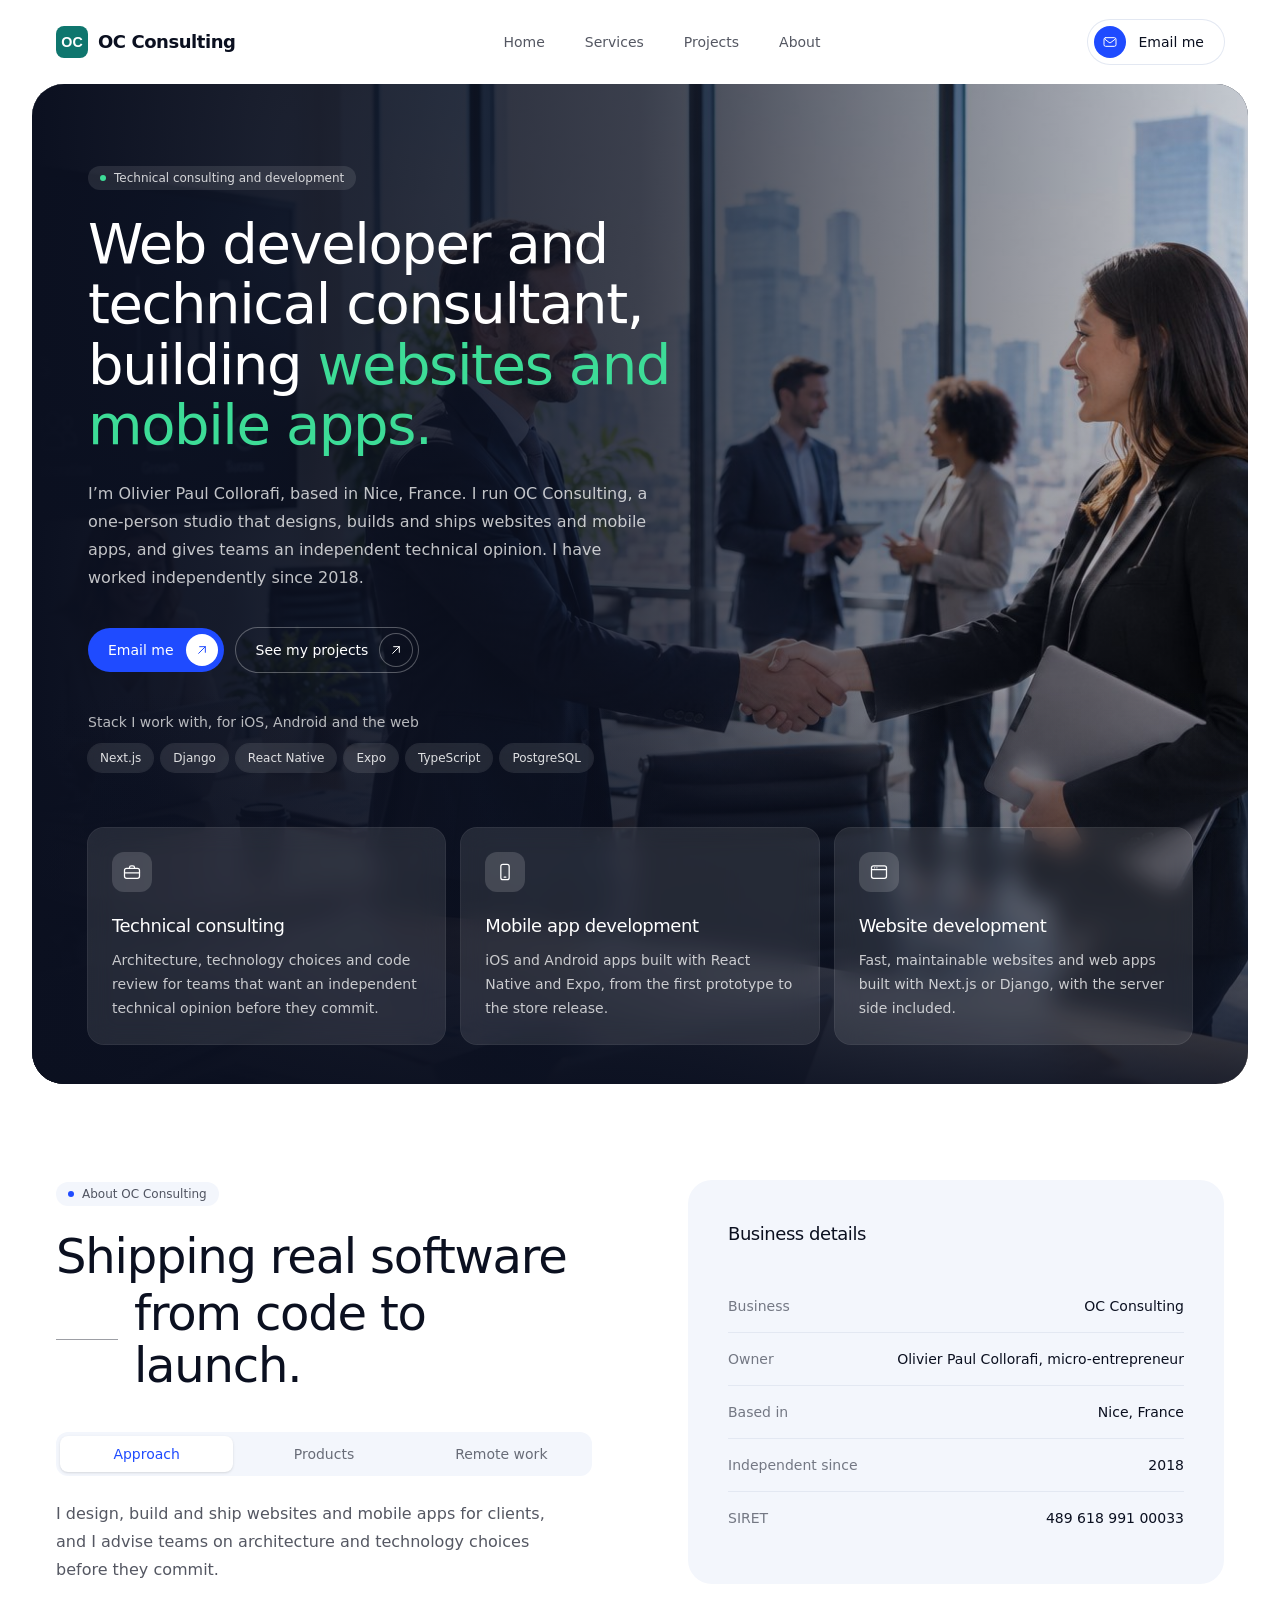
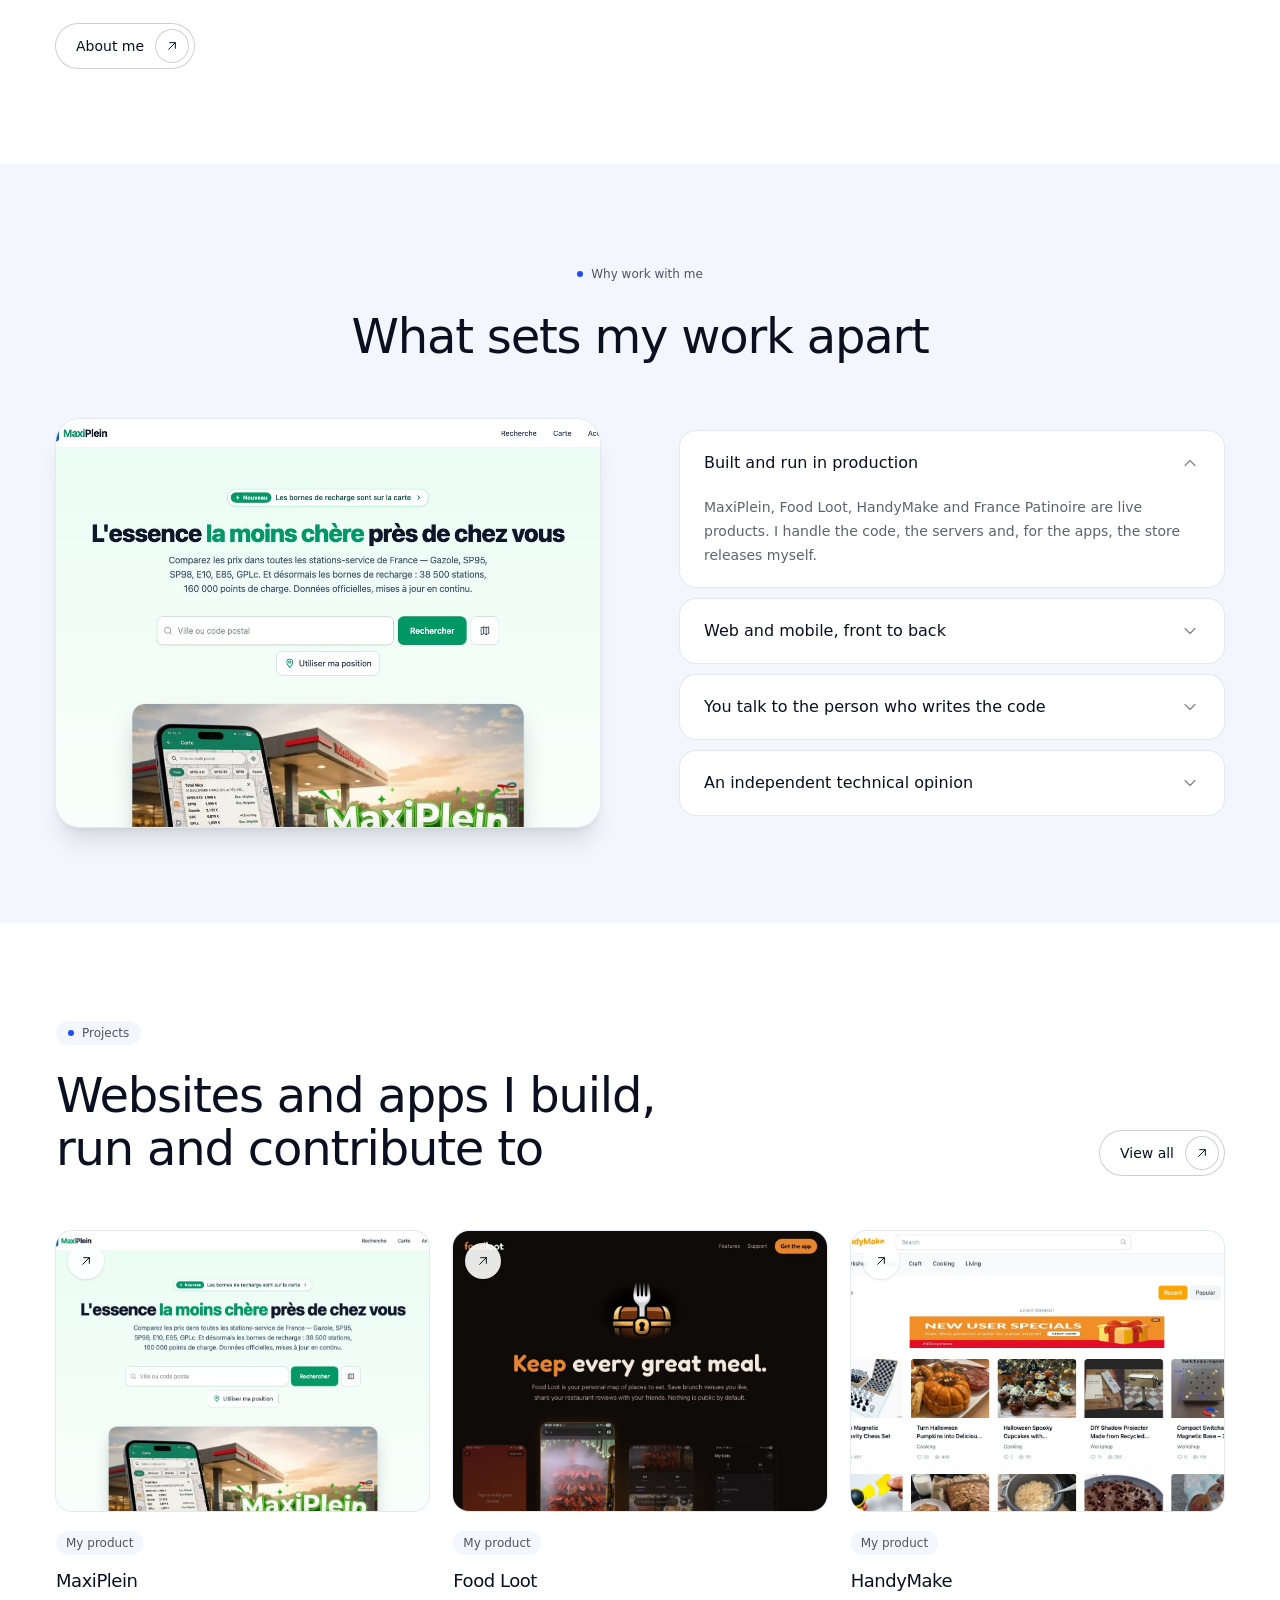
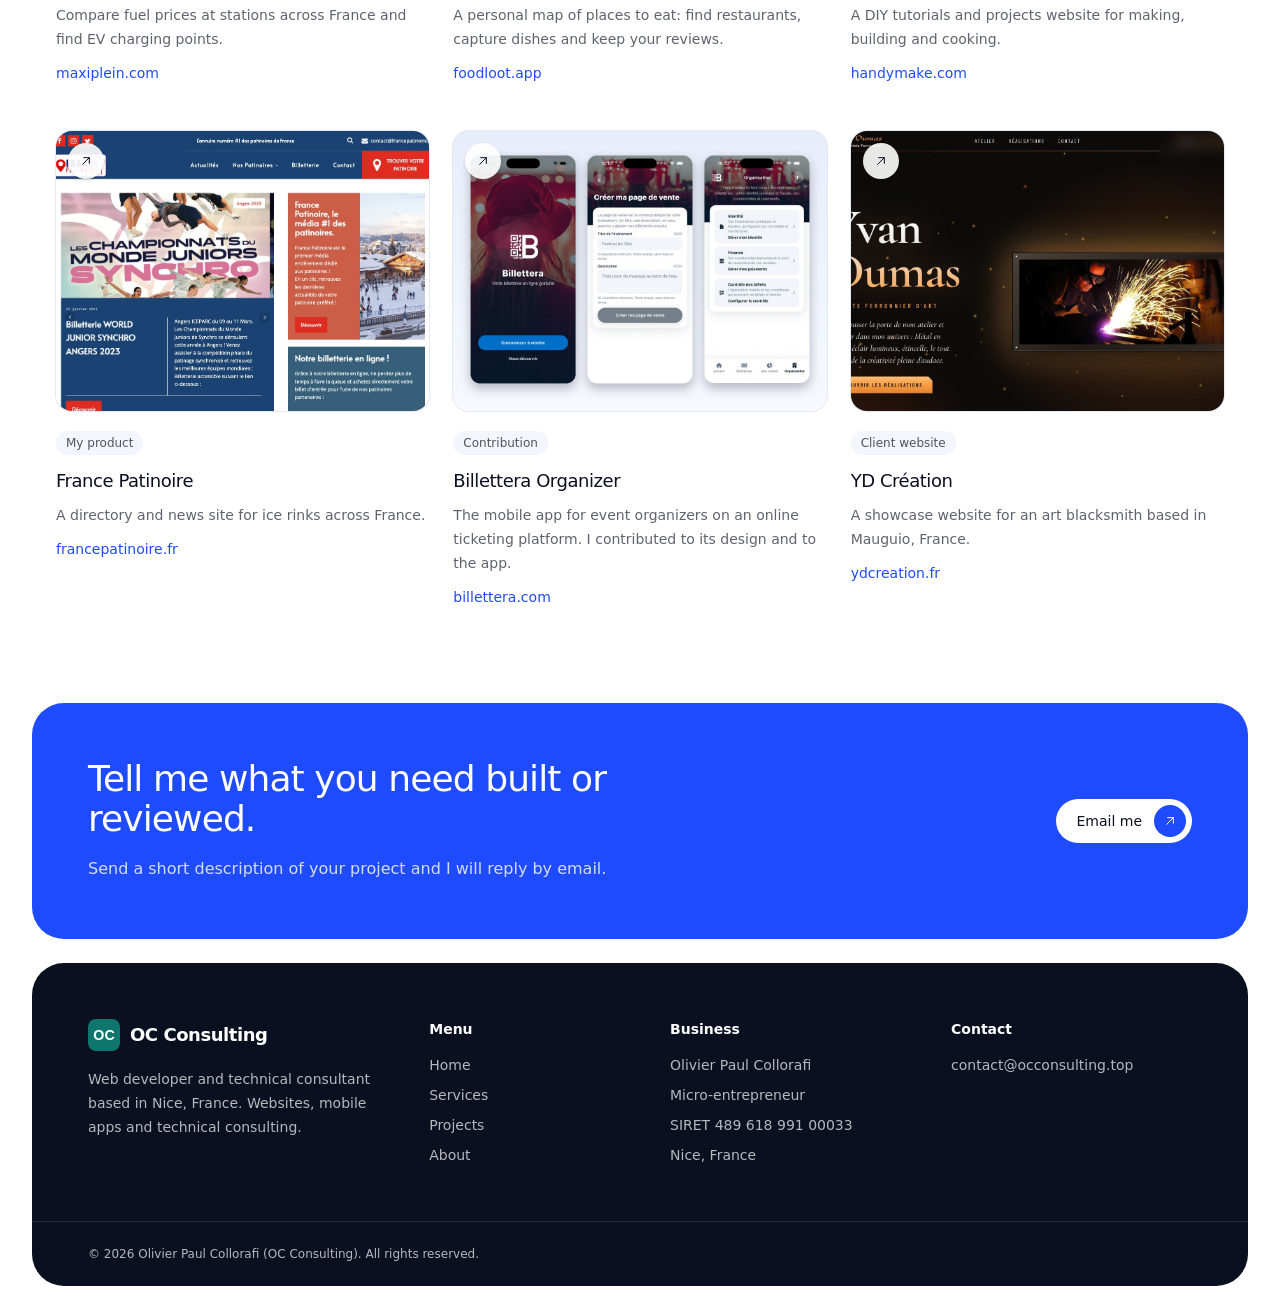
==== index.html @ 7d1b724c "Publish OC Consulting website (static export) Co-Authored-By: Claude Sonnet 5.5 <noreply@anthropic.c" ====
<!DOCTYPE html><!--HHay4ho_0GWEEEy_N8BWb--><html lang="en" class="h-full antialiased"><head><meta charSet="utf-8"/><meta name="viewport" content="width=device-width, initial-scale=1"/><link rel="preload" as="image" href="/_next/static/media/hero-handshake.210c5542.jpg"/><link rel="stylesheet" href="/_next/static/css/2ec675f0659fc1e9.css" data-precedence="next"/><link rel="preload" as="script" fetchPriority="low" href="/_next/static/chunks/webpack-cc18bc10ac63d38c.js"/><script src="/_next/static/chunks/98096432-09176791ef207dd8.js" async=""></script><script src="/_next/static/chunks/178-8fa55554d4d4ee43.js" async=""></script><script src="/_next/static/chunks/main-app-2e0437013e30f84b.js" async=""></script><script src="/_next/static/chunks/88-b5733e9af6a6837d.js" async=""></script><script src="/_next/static/chunks/777-2cfc4b0bc9c37247.js" async=""></script><script src="/_next/static/chunks/app/layout-67bd2bfa5011fabf.js" async=""></script><script src="/_next/static/chunks/app/page-6a938d20b6ba3970.js" async=""></script><title>Olivier Paul Collorafi - Web developer and technical consultant</title><meta name="description" content="OC Consulting is the sole proprietorship of Olivier Paul Collorafi, a web developer and technical consultant based in Nice, France. Websites, mobile apps and technical consulting."/><link rel="icon" href="/icon.svg?29041fcf75a654ab" type="image/svg+xml" sizes="any"/><script src="/_next/static/chunks/polyfills-42372ed130431b0a.js" noModule=""></script></head><body class="flex min-h-full bg-white"><div hidden=""><!--$--><!--/$--></div><div class="flex min-h-screen w-full flex-col bg-white text-ink"><header class="px-6 sm:px-10 lg:px-14"><div class="mx-auto max-w-[88rem]"><div class="flex items-center justify-between py-5"><a class="flex items-center gap-2.5 rounded text-lg font-semibold tracking-tight text-ink focus-visible:outline-2 focus-visible:outline-offset-4 focus-visible:outline-blue" href="/"><img alt="" loading="lazy" width="28" height="28" decoding="async" data-nimg="1" class="h-8 w-8" style="color:transparent" src="/_next/static/media/oc-consulting.29041fcf.svg"/>OC Consulting</a><nav aria-label="Main" class="hidden md:block"><ul class="flex items-center gap-10 text-sm font-medium text-ink/70"><li><a class="rounded transition hover:text-blue focus-visible:outline-2 focus-visible:outline-offset-4 focus-visible:outline-blue" href="/">Home</a></li><li><a class="rounded transition hover:text-blue focus-visible:outline-2 focus-visible:outline-offset-4 focus-visible:outline-blue" href="/#services">Services</a></li><li><a class="rounded transition hover:text-blue focus-visible:outline-2 focus-visible:outline-offset-4 focus-visible:outline-blue" href="/projects">Projects</a></li><li><a class="rounded transition hover:text-blue focus-visible:outline-2 focus-visible:outline-offset-4 focus-visible:outline-blue" href="/about">About</a></li></ul></nav><div class="flex items-center gap-3"><a href="mailto:contact@occonsulting.top" class="hidden items-center gap-3 rounded-full py-1.5 pr-5 pl-1.5 text-sm font-medium text-ink ring-1 ring-line transition hover:bg-mist focus-visible:outline-2 focus-visible:outline-offset-2 focus-visible:outline-blue sm:flex"><span class="flex h-8 w-8 items-center justify-center rounded-full bg-blue text-white"><svg viewBox="0 0 24 24" fill="none" stroke="currentColor" stroke-width="1.5" stroke-linecap="round" stroke-linejoin="round" aria-hidden="true" class="h-4 w-4"><rect x="3" y="5.5" width="18" height="13" rx="2.5"></rect><path d="m4 7.5 6.6 5.2a2.3 2.3 0 0 0 2.8 0L20 7.5"></path></svg></span>Email me</a><button type="button" aria-expanded="false" aria-controls="mobile-menu" aria-label="Open menu" class="flex h-10 w-10 items-center justify-center rounded-full text-ink ring-1 ring-line md:hidden"><svg viewBox="0 0 24 24" class="h-5 w-5" fill="none" stroke="currentColor" stroke-width="1.75" stroke-linecap="round" aria-hidden="true"><path d="M4 8h16M4 16h16"></path></svg></button></div></div></div></header><main class="flex-auto"><section class="px-3 sm:px-5 lg:px-8"><div class="relative isolate mx-auto max-w-[88rem] overflow-hidden rounded-[2rem] bg-navy px-6 pt-14 pb-8 sm:px-10 lg:px-14 lg:pt-20 lg:pb-10"><img alt="" decoding="async" data-nimg="fill" class="-z-20 object-cover object-[60%_60%]" style="position:absolute;height:100%;width:100%;left:0;top:0;right:0;bottom:0;color:transparent" src="/_next/static/media/hero-handshake.210c5542.jpg"/><div aria-hidden="true" class="absolute inset-0 -z-10 bg-linear-to-r from-navy via-navy/80 to-navy/20"></div><div aria-hidden="true" class="absolute inset-x-0 bottom-0 -z-10 h-2/5 bg-linear-to-t from-navy/90 to-transparent"></div><div class="max-w-2xl"><p class="inline-flex items-center gap-2 rounded-full px-3 py-1 text-xs font-medium bg-white/10 text-white/80"><span class="h-1.5 w-1.5 rounded-full bg-mint" aria-hidden="true"></span>Technical consulting and development</p><h1 class="mt-6 text-4xl font-medium tracking-tight text-white sm:text-5xl lg:text-[3.5rem] lg:leading-[1.08]">Web developer and technical consultant, building<!-- --> <span class="text-mint">websites and mobile apps.</span></h1><p class="mt-6 max-w-xl text-base/7 text-white/75">I’m <!-- -->Olivier Paul Collorafi<!-- -->, based in <!-- -->Nice, France<!-- -->. I run <!-- -->OC Consulting<!-- -->, a one-person studio that designs, builds and ships websites and mobile apps, and gives teams an independent technical opinion. I have worked independently since <!-- -->2018<!-- -->.</p><div class="mt-9 flex flex-wrap gap-3"><a href="mailto:contact@occonsulting.top" class="group inline-flex items-center gap-3 rounded-full py-1.5 pr-1.5 pl-5 text-sm font-medium transition focus-visible:outline-2 focus-visible:outline-offset-2 bg-blue text-white hover:bg-blue-dark focus-visible:outline-blue">Email me<span class="flex h-8 w-8 items-center justify-center rounded-full bg-white text-blue"><svg viewBox="0 0 24 24" fill="none" stroke="currentColor" stroke-width="1.5" stroke-linecap="round" stroke-linejoin="round" aria-hidden="true" class="h-4 w-4 transition group-hover:rotate-12"><path d="M7 17 17 7M8.5 7H17v8.5"></path></svg></span></a><a class="group inline-flex items-center gap-3 rounded-full py-1.5 pr-1.5 pl-5 text-sm font-medium transition focus-visible:outline-2 focus-visible:outline-offset-2 text-white ring-1 ring-white/30 hover:bg-white/10 focus-visible:outline-white" href="/projects">See my projects<span class="flex h-8 w-8 items-center justify-center rounded-full text-white ring-1 ring-white/30"><svg viewBox="0 0 24 24" fill="none" stroke="currentColor" stroke-width="1.5" stroke-linecap="round" stroke-linejoin="round" aria-hidden="true" class="h-4 w-4 transition group-hover:rotate-12"><path d="M7 17 17 7M8.5 7H17v8.5"></path></svg></span></a></div><p class="mt-10 text-sm font-medium text-white/70">Stack I work with, for iOS, Android and the web</p><ul class="mt-3 flex flex-wrap gap-2"><li class="rounded-full bg-white/10 px-3 py-1.5 text-xs font-medium text-white/85 ring-1 ring-white/10 backdrop-blur-sm">Next.js</li><li class="rounded-full bg-white/10 px-3 py-1.5 text-xs font-medium text-white/85 ring-1 ring-white/10 backdrop-blur-sm">Django</li><li class="rounded-full bg-white/10 px-3 py-1.5 text-xs font-medium text-white/85 ring-1 ring-white/10 backdrop-blur-sm">React Native</li><li class="rounded-full bg-white/10 px-3 py-1.5 text-xs font-medium text-white/85 ring-1 ring-white/10 backdrop-blur-sm">Expo</li><li class="rounded-full bg-white/10 px-3 py-1.5 text-xs font-medium text-white/85 ring-1 ring-white/10 backdrop-blur-sm">TypeScript</li><li class="rounded-full bg-white/10 px-3 py-1.5 text-xs font-medium text-white/85 ring-1 ring-white/10 backdrop-blur-sm">PostgreSQL</li></ul></div><ul id="services" aria-label="Services" class="mt-14 grid scroll-mt-8 gap-4 md:grid-cols-3"><li class="rounded-2xl bg-white/10 p-6 ring-1 ring-white/15 backdrop-blur-md"><span class="flex h-10 w-10 items-center justify-center rounded-xl bg-white/15 text-white"><svg viewBox="0 0 24 24" fill="none" stroke="currentColor" stroke-width="1.5" stroke-linecap="round" stroke-linejoin="round" aria-hidden="true" class="h-5 w-5"><rect x="3" y="7.5" width="18" height="12" rx="2.5"></rect><path d="M9 7.5v-1a2 2 0 0 1 2-2h2a2 2 0 0 1 2 2v1M3 13h18"></path></svg></span><h3 class="mt-5 text-lg font-medium tracking-tight text-white">Technical consulting</h3><p class="mt-2 text-sm/6 text-white/75">Architecture, technology choices and code review for teams that want an independent technical opinion before they commit.</p></li><li class="rounded-2xl bg-white/10 p-6 ring-1 ring-white/15 backdrop-blur-md"><span class="flex h-10 w-10 items-center justify-center rounded-xl bg-white/15 text-white"><svg viewBox="0 0 24 24" fill="none" stroke="currentColor" stroke-width="1.5" stroke-linecap="round" stroke-linejoin="round" aria-hidden="true" class="h-5 w-5"><rect x="7" y="2.75" width="10" height="18.5" rx="2.5"></rect><path d="M11 18.25h2"></path></svg></span><h3 class="mt-5 text-lg font-medium tracking-tight text-white">Mobile app development</h3><p class="mt-2 text-sm/6 text-white/75">iOS and Android apps built with React Native and Expo, from the first prototype to the store release.</p></li><li class="rounded-2xl bg-white/10 p-6 ring-1 ring-white/15 backdrop-blur-md"><span class="flex h-10 w-10 items-center justify-center rounded-xl bg-white/15 text-white"><svg viewBox="0 0 24 24" fill="none" stroke="currentColor" stroke-width="1.5" stroke-linecap="round" stroke-linejoin="round" aria-hidden="true" class="h-5 w-5"><rect x="3" y="4.5" width="18" height="15" rx="2.5"></rect><path d="M3 9.25h18M6.75 6.9h.01M9.5 6.9h.01"></path></svg></span><h3 class="mt-5 text-lg font-medium tracking-tight text-white">Website development</h3><p class="mt-2 text-sm/6 text-white/75">Fast, maintainable websites and web apps built with Next.js or Django, with the server side included.</p></li></ul></div></section><section aria-labelledby="about-title" class="px-6 py-20 sm:px-10 lg:px-14 lg:py-24"><div class="mx-auto grid max-w-[80rem] items-start gap-14 lg:grid-cols-2 lg:gap-24"><div><p class="inline-flex items-center gap-2 rounded-full px-3 py-1 text-xs font-medium bg-mist text-ink/70"><span class="h-1.5 w-1.5 rounded-full bg-blue" aria-hidden="true"></span>About <!-- -->OC Consulting</p><h2 id="about-title" class="mt-6 text-3xl font-medium tracking-tight text-ink sm:text-4xl lg:text-5xl lg:leading-[1.1]">Shipping real software<span class="mt-1 flex items-center gap-4"><span class="hidden h-px w-16 bg-ink/40 sm:block" aria-hidden="true"></span>from code to launch.</span></h2><div class="mt-10"><div><div role="tablist" aria-label="About OC Consulting" class="flex gap-1 rounded-xl bg-mist p-1"><button id="_R_d9btb_-tab-approach" type="button" role="tab" aria-selected="true" aria-controls="_R_d9btb_-panel-approach" tabindex="0" class="flex-1 rounded-lg px-3 py-2 text-sm font-medium transition focus-visible:outline-2 focus-visible:outline-blue bg-white text-blue shadow-sm">Approach</button><button id="_R_d9btb_-tab-products" type="button" role="tab" aria-selected="false" aria-controls="_R_d9btb_-panel-products" tabindex="-1" class="flex-1 rounded-lg px-3 py-2 text-sm font-medium transition focus-visible:outline-2 focus-visible:outline-blue text-ink/60 hover:text-ink">Products</button><button id="_R_d9btb_-tab-remote" type="button" role="tab" aria-selected="false" aria-controls="_R_d9btb_-panel-remote" tabindex="-1" class="flex-1 rounded-lg px-3 py-2 text-sm font-medium transition focus-visible:outline-2 focus-visible:outline-blue text-ink/60 hover:text-ink">Remote work</button></div><div id="_R_d9btb_-panel-approach" role="tabpanel" aria-labelledby="_R_d9btb_-tab-approach" class="mt-6 max-w-lg text-base/7 text-ink/70">I design, build and ship websites and mobile apps for clients, and I advise teams on architecture and technology choices before they commit.</div><div id="_R_d9btb_-panel-products" role="tabpanel" aria-labelledby="_R_d9btb_-tab-products" hidden="" class="mt-6 max-w-lg text-base/7 text-ink/70">I build and run my own products: MaxiPlein, Food Loot, HandyMake and France Patinoire. I also build websites for clients and contribute to other teams’ products, such as Billettera.</div><div id="_R_d9btb_-panel-remote" role="tabpanel" aria-labelledby="_R_d9btb_-tab-remote" hidden="" class="mt-6 max-w-lg text-base/7 text-ink/70">I work remotely from Nice, France and talk with clients by email and video call.</div></div></div><div class="mt-10"><a class="group inline-flex items-center gap-3 rounded-full py-1.5 pr-1.5 pl-5 text-sm font-medium transition focus-visible:outline-2 focus-visible:outline-offset-2 text-ink ring-1 ring-ink/20 hover:bg-mist focus-visible:outline-blue" href="/about">About me<span class="flex h-8 w-8 items-center justify-center rounded-full text-ink ring-1 ring-ink/20"><svg viewBox="0 0 24 24" fill="none" stroke="currentColor" stroke-width="1.5" stroke-linecap="round" stroke-linejoin="round" aria-hidden="true" class="h-4 w-4 transition group-hover:rotate-12"><path d="M7 17 17 7M8.5 7H17v8.5"></path></svg></span></a></div></div><div class="rounded-3xl bg-mist p-8 sm:p-10"><h3 class="text-lg font-medium tracking-tight text-ink">Business details</h3><dl class="mt-8 divide-y divide-line text-sm"><div class="flex flex-col gap-1 py-4 sm:flex-row sm:justify-between"><dt class="text-ink/55">Business</dt><dd class="font-medium text-ink">OC Consulting</dd></div><div class="flex flex-col gap-1 py-4 sm:flex-row sm:justify-between"><dt class="text-ink/55">Owner</dt><dd class="font-medium text-ink">Olivier Paul Collorafi, micro-entrepreneur</dd></div><div class="flex flex-col gap-1 py-4 sm:flex-row sm:justify-between"><dt class="text-ink/55">Based in</dt><dd class="font-medium text-ink">Nice, France</dd></div><div class="flex flex-col gap-1 py-4 sm:flex-row sm:justify-between"><dt class="text-ink/55">Independent since</dt><dd class="font-medium text-ink">2018</dd></div><div class="flex flex-col gap-1 py-4 sm:flex-row sm:justify-between"><dt class="text-ink/55">SIRET</dt><dd class="font-medium text-ink">489 618 991 00033</dd></div></dl></div></div></section><section aria-labelledby="why-title" class="bg-mist px-6 py-20 sm:px-10 lg:px-14 lg:py-24"><div class="mx-auto max-w-[80rem]"><div class="mx-auto max-w-2xl text-center"><p class="inline-flex items-center gap-2 rounded-full px-3 py-1 text-xs font-medium bg-mist text-ink/70"><span class="h-1.5 w-1.5 rounded-full bg-blue" aria-hidden="true"></span>Why work with me</p><h2 id="why-title" class="mt-6 text-3xl font-medium tracking-tight text-ink sm:text-4xl lg:text-5xl lg:leading-[1.1]">What sets my work apart</h2></div><div class="mt-14 grid items-center gap-10 lg:grid-cols-2 lg:gap-20"><img alt="Screenshot of MaxiPlein, one of the products I build and run" loading="lazy" width="1280" height="800" decoding="async" data-nimg="1" class="aspect-4/3 w-full rounded-3xl object-cover object-top shadow-xl ring-1 shadow-navy/10 ring-line" style="color:transparent" src="/_next/static/media/maxiplein-wide.cecb0b21.jpg"/><div class="space-y-3"><details name="reasons" open="" class="group rounded-2xl bg-white ring-1 ring-line"><summary class="flex cursor-pointer list-none items-center justify-between gap-4 rounded-2xl px-6 py-5 text-base font-medium text-ink focus-visible:outline-2 focus-visible:outline-blue [&amp;::-webkit-details-marker]:hidden">Built and run in production<svg viewBox="0 0 24 24" fill="none" stroke="currentColor" stroke-width="1.5" stroke-linecap="round" stroke-linejoin="round" aria-hidden="true" class="h-5 w-5 flex-none text-ink/50 transition group-open:rotate-180"><path d="m6 9 6 6 6-6"></path></svg></summary><p class="px-6 pb-5 text-sm/6 text-ink/65">MaxiPlein, Food Loot, HandyMake and France Patinoire are live products. I handle the code, the servers and, for the apps, the store releases myself.</p></details><details name="reasons" class="group rounded-2xl bg-white ring-1 ring-line"><summary class="flex cursor-pointer list-none items-center justify-between gap-4 rounded-2xl px-6 py-5 text-base font-medium text-ink focus-visible:outline-2 focus-visible:outline-blue [&amp;::-webkit-details-marker]:hidden">Web and mobile, front to back<svg viewBox="0 0 24 24" fill="none" stroke="currentColor" stroke-width="1.5" stroke-linecap="round" stroke-linejoin="round" aria-hidden="true" class="h-5 w-5 flex-none text-ink/50 transition group-open:rotate-180"><path d="m6 9 6 6 6-6"></path></svg></summary><p class="px-6 pb-5 text-sm/6 text-ink/65">Next.js and Django for the web, React Native and Expo for mobile, with PostgreSQL and PostGIS on the data side.</p></details><details name="reasons" class="group rounded-2xl bg-white ring-1 ring-line"><summary class="flex cursor-pointer list-none items-center justify-between gap-4 rounded-2xl px-6 py-5 text-base font-medium text-ink focus-visible:outline-2 focus-visible:outline-blue [&amp;::-webkit-details-marker]:hidden">You talk to the person who writes the code<svg viewBox="0 0 24 24" fill="none" stroke="currentColor" stroke-width="1.5" stroke-linecap="round" stroke-linejoin="round" aria-hidden="true" class="h-5 w-5 flex-none text-ink/50 transition group-open:rotate-180"><path d="m6 9 6 6 6-6"></path></svg></summary><p class="px-6 pb-5 text-sm/6 text-ink/65">No account managers in between. I answer by email and join video calls to discuss your project.</p></details><details name="reasons" class="group rounded-2xl bg-white ring-1 ring-line"><summary class="flex cursor-pointer list-none items-center justify-between gap-4 rounded-2xl px-6 py-5 text-base font-medium text-ink focus-visible:outline-2 focus-visible:outline-blue [&amp;::-webkit-details-marker]:hidden">An independent technical opinion<svg viewBox="0 0 24 24" fill="none" stroke="currentColor" stroke-width="1.5" stroke-linecap="round" stroke-linejoin="round" aria-hidden="true" class="h-5 w-5 flex-none text-ink/50 transition group-open:rotate-180"><path d="m6 9 6 6 6-6"></path></svg></summary><p class="px-6 pb-5 text-sm/6 text-ink/65">Before you commit to a stack or an architecture, I give you my view on the options and their trade-offs.</p></details></div></div></div></section><section aria-labelledby="work-title" class="px-6 py-20 sm:px-10 lg:px-14 lg:py-24"><div class="mx-auto max-w-[80rem]"><div class="flex flex-col items-start justify-between gap-6 sm:flex-row sm:items-end"><div><p class="inline-flex items-center gap-2 rounded-full px-3 py-1 text-xs font-medium bg-mist text-ink/70"><span class="h-1.5 w-1.5 rounded-full bg-blue" aria-hidden="true"></span>Projects</p><h2 id="work-title" class="mt-6 max-w-2xl text-3xl font-medium tracking-tight text-ink sm:text-4xl lg:text-5xl lg:leading-[1.1]">Websites and apps I build, run and contribute to</h2></div><a class="group inline-flex items-center gap-3 rounded-full py-1.5 pr-1.5 pl-5 text-sm font-medium transition focus-visible:outline-2 focus-visible:outline-offset-2 text-ink ring-1 ring-ink/20 hover:bg-mist focus-visible:outline-blue" href="/projects">View all<span class="flex h-8 w-8 items-center justify-center rounded-full text-ink ring-1 ring-ink/20"><svg viewBox="0 0 24 24" fill="none" stroke="currentColor" stroke-width="1.5" stroke-linecap="round" stroke-linejoin="round" aria-hidden="true" class="h-4 w-4 transition group-hover:rotate-12"><path d="M7 17 17 7M8.5 7H17v8.5"></path></svg></span></a></div><ul class="mt-14 grid gap-x-6 gap-y-12 sm:grid-cols-2 lg:grid-cols-3"><li><a href="https://maxiplein.com" target="_blank" rel="noopener noreferrer" class="group block rounded-2xl focus-visible:outline-2 focus-visible:outline-offset-4 focus-visible:outline-blue"><div class="relative overflow-hidden rounded-2xl bg-mist ring-1 ring-line"><img alt="Screenshot of MaxiPlein" loading="lazy" width="1280" height="800" decoding="async" data-nimg="1" class="aspect-4/3 w-full object-cover transition duration-300 group-hover:scale-[1.03] object-top" style="color:transparent" src="/_next/static/media/maxiplein-wide.cecb0b21.jpg"/><span class="absolute top-3 left-3 flex h-9 w-9 items-center justify-center rounded-full bg-white/90 text-ink shadow-sm"><svg viewBox="0 0 24 24" fill="none" stroke="currentColor" stroke-width="1.5" stroke-linecap="round" stroke-linejoin="round" aria-hidden="true" class="h-4 w-4"><path d="M7 17 17 7M8.5 7H17v8.5"></path></svg></span></div><p class="mt-5 inline-flex rounded-full bg-mist px-2.5 py-1 text-xs font-medium text-ink/70">My product</p><h3 class="mt-3 text-lg font-medium tracking-tight text-ink">MaxiPlein</h3><p class="mt-2 text-sm/6 text-ink/65">Compare fuel prices at stations across France and find EV charging points.</p><p class="mt-3 text-sm font-medium text-blue">maxiplein.com</p></a></li><li><a href="https://www.foodloot.app" target="_blank" rel="noopener noreferrer" class="group block rounded-2xl focus-visible:outline-2 focus-visible:outline-offset-4 focus-visible:outline-blue"><div class="relative overflow-hidden rounded-2xl bg-mist ring-1 ring-line"><img alt="Screenshot of Food Loot" loading="lazy" width="1280" height="800" decoding="async" data-nimg="1" class="aspect-4/3 w-full object-cover transition duration-300 group-hover:scale-[1.03] object-top" style="color:transparent" src="/_next/static/media/foodloot-wide.ae83b9a2.jpg"/><span class="absolute top-3 left-3 flex h-9 w-9 items-center justify-center rounded-full bg-white/90 text-ink shadow-sm"><svg viewBox="0 0 24 24" fill="none" stroke="currentColor" stroke-width="1.5" stroke-linecap="round" stroke-linejoin="round" aria-hidden="true" class="h-4 w-4"><path d="M7 17 17 7M8.5 7H17v8.5"></path></svg></span></div><p class="mt-5 inline-flex rounded-full bg-mist px-2.5 py-1 text-xs font-medium text-ink/70">My product</p><h3 class="mt-3 text-lg font-medium tracking-tight text-ink">Food Loot</h3><p class="mt-2 text-sm/6 text-ink/65">A personal map of places to eat: find restaurants, capture dishes and keep your reviews.</p><p class="mt-3 text-sm font-medium text-blue">foodloot.app</p></a></li><li><a href="https://handymake.com" target="_blank" rel="noopener noreferrer" class="group block rounded-2xl focus-visible:outline-2 focus-visible:outline-offset-4 focus-visible:outline-blue"><div class="relative overflow-hidden rounded-2xl bg-mist ring-1 ring-line"><img alt="Screenshot of HandyMake" loading="lazy" width="1280" height="800" decoding="async" data-nimg="1" class="aspect-4/3 w-full object-cover transition duration-300 group-hover:scale-[1.03] object-top" style="color:transparent" src="/_next/static/media/handymake-wide.92b5b11e.jpg"/><span class="absolute top-3 left-3 flex h-9 w-9 items-center justify-center rounded-full bg-white/90 text-ink shadow-sm"><svg viewBox="0 0 24 24" fill="none" stroke="currentColor" stroke-width="1.5" stroke-linecap="round" stroke-linejoin="round" aria-hidden="true" class="h-4 w-4"><path d="M7 17 17 7M8.5 7H17v8.5"></path></svg></span></div><p class="mt-5 inline-flex rounded-full bg-mist px-2.5 py-1 text-xs font-medium text-ink/70">My product</p><h3 class="mt-3 text-lg font-medium tracking-tight text-ink">HandyMake</h3><p class="mt-2 text-sm/6 text-ink/65">A DIY tutorials and projects website for making, building and cooking.</p><p class="mt-3 text-sm font-medium text-blue">handymake.com</p></a></li><li><a href="https://francepatinoire.fr" target="_blank" rel="noopener noreferrer" class="group block rounded-2xl focus-visible:outline-2 focus-visible:outline-offset-4 focus-visible:outline-blue"><div class="relative overflow-hidden rounded-2xl bg-mist ring-1 ring-line"><img alt="Screenshot of France Patinoire" loading="lazy" width="1280" height="800" decoding="async" data-nimg="1" class="aspect-4/3 w-full object-cover transition duration-300 group-hover:scale-[1.03] object-top" style="color:transparent" src="/_next/static/media/francepatinoire-wide.e395f0a6.jpg"/><span class="absolute top-3 left-3 flex h-9 w-9 items-center justify-center rounded-full bg-white/90 text-ink shadow-sm"><svg viewBox="0 0 24 24" fill="none" stroke="currentColor" stroke-width="1.5" stroke-linecap="round" stroke-linejoin="round" aria-hidden="true" class="h-4 w-4"><path d="M7 17 17 7M8.5 7H17v8.5"></path></svg></span></div><p class="mt-5 inline-flex rounded-full bg-mist px-2.5 py-1 text-xs font-medium text-ink/70">My product</p><h3 class="mt-3 text-lg font-medium tracking-tight text-ink">France Patinoire</h3><p class="mt-2 text-sm/6 text-ink/65">A directory and news site for ice rinks across France.</p><p class="mt-3 text-sm font-medium text-blue">francepatinoire.fr</p></a></li><li><a href="https://billettera.com" target="_blank" rel="noopener noreferrer" class="group block rounded-2xl focus-visible:outline-2 focus-visible:outline-offset-4 focus-visible:outline-blue"><div class="relative overflow-hidden rounded-2xl bg-mist ring-1 ring-line"><img alt="Screenshot of Billettera Organizer" loading="lazy" width="1280" height="800" decoding="async" data-nimg="1" class="aspect-4/3 w-full object-cover transition duration-300 group-hover:scale-[1.03] object-center" style="color:transparent" src="/_next/static/media/billettera-wide.25b15184.jpg"/><span class="absolute top-3 left-3 flex h-9 w-9 items-center justify-center rounded-full bg-white/90 text-ink shadow-sm"><svg viewBox="0 0 24 24" fill="none" stroke="currentColor" stroke-width="1.5" stroke-linecap="round" stroke-linejoin="round" aria-hidden="true" class="h-4 w-4"><path d="M7 17 17 7M8.5 7H17v8.5"></path></svg></span></div><p class="mt-5 inline-flex rounded-full bg-mist px-2.5 py-1 text-xs font-medium text-ink/70">Contribution</p><h3 class="mt-3 text-lg font-medium tracking-tight text-ink">Billettera Organizer</h3><p class="mt-2 text-sm/6 text-ink/65">The mobile app for event organizers on an online ticketing platform. I contributed to its design and to the app.</p><p class="mt-3 text-sm font-medium text-blue">billettera.com</p></a></li><li><a href="https://ydcreation.fr" target="_blank" rel="noopener noreferrer" class="group block rounded-2xl focus-visible:outline-2 focus-visible:outline-offset-4 focus-visible:outline-blue"><div class="relative overflow-hidden rounded-2xl bg-mist ring-1 ring-line"><img alt="Screenshot of YD Création" loading="lazy" width="1280" height="800" decoding="async" data-nimg="1" class="aspect-4/3 w-full object-cover transition duration-300 group-hover:scale-[1.03] object-top" style="color:transparent" src="/_next/static/media/ydcreation-wide.7559a0f1.jpg"/><span class="absolute top-3 left-3 flex h-9 w-9 items-center justify-center rounded-full bg-white/90 text-ink shadow-sm"><svg viewBox="0 0 24 24" fill="none" stroke="currentColor" stroke-width="1.5" stroke-linecap="round" stroke-linejoin="round" aria-hidden="true" class="h-4 w-4"><path d="M7 17 17 7M8.5 7H17v8.5"></path></svg></span></div><p class="mt-5 inline-flex rounded-full bg-mist px-2.5 py-1 text-xs font-medium text-ink/70">Client website</p><h3 class="mt-3 text-lg font-medium tracking-tight text-ink">YD Création</h3><p class="mt-2 text-sm/6 text-ink/65">A showcase website for an art blacksmith based in Mauguio, France.</p><p class="mt-3 text-sm font-medium text-blue">ydcreation.fr</p></a></li></ul></div></section><section aria-label="Contact" class="px-3 pb-6 sm:px-5 lg:px-8"><div class="mx-auto flex max-w-[88rem] flex-col items-start justify-between gap-8 rounded-[2rem] bg-blue px-8 py-14 sm:px-12 md:flex-row md:items-center lg:px-14"><div class="max-w-xl"><h2 class="text-3xl font-medium tracking-tight text-white sm:text-4xl">Tell me what you need built or reviewed.</h2><p class="mt-4 text-base/7 text-white/80">Send a short description of your project and I will reply by email.</p></div><a href="mailto:contact@occonsulting.top" class="group inline-flex items-center gap-3 rounded-full py-1.5 pr-1.5 pl-5 text-sm font-medium transition focus-visible:outline-2 focus-visible:outline-offset-2 bg-white text-ink hover:bg-mist focus-visible:outline-white">Email me<span class="flex h-8 w-8 items-center justify-center rounded-full bg-blue text-white"><svg viewBox="0 0 24 24" fill="none" stroke="currentColor" stroke-width="1.5" stroke-linecap="round" stroke-linejoin="round" aria-hidden="true" class="h-4 w-4 transition group-hover:rotate-12"><path d="M7 17 17 7M8.5 7H17v8.5"></path></svg></span></a></div></section><!--$--><!--/$--></main><footer class="flex-none px-3 pb-3 sm:px-5 sm:pb-5 lg:px-8"><div class="mx-auto max-w-[88rem] rounded-[2rem] bg-navy text-white/70"><div class="grid gap-10 px-8 py-14 sm:px-12 md:grid-cols-[1.5fr_1fr_1.2fr_1.2fr] lg:px-14"><div><p class="flex items-center gap-2.5 text-lg font-semibold tracking-tight text-white"><img alt="" loading="lazy" width="28" height="28" decoding="async" data-nimg="1" class="h-8 w-8" style="color:transparent" src="/_next/static/media/oc-consulting.29041fcf.svg"/>OC Consulting</p><p class="mt-4 max-w-xs text-sm/6">Web developer and technical consultant<!-- --> based in <!-- -->Nice, France<!-- -->. Websites, mobile apps and technical consulting.</p></div><div><h2 class="text-sm font-semibold text-white">Menu</h2><ul class="mt-4 space-y-2.5 text-sm"><li><a class="transition hover:text-white" href="/">Home</a></li><li><a class="transition hover:text-white" href="/#services">Services</a></li><li><a class="transition hover:text-white" href="/projects">Projects</a></li><li><a class="transition hover:text-white" href="/about">About</a></li></ul></div><div><h2 class="text-sm font-semibold text-white">Business</h2><ul class="mt-4 space-y-2.5 text-sm"><li>Olivier Paul Collorafi</li><li>Micro-entrepreneur</li><li>SIRET <!-- -->489 618 991 00033</li><li>Nice, France</li></ul></div><div><h2 class="text-sm font-semibold text-white">Contact</h2><ul class="mt-4 space-y-2.5 text-sm"><li><a href="mailto:contact@occonsulting.top" class="break-all transition hover:text-white">contact@occonsulting.top</a></li></ul></div></div><p class="border-t border-white/10 px-8 py-6 text-xs sm:px-12 lg:px-14">© <!-- -->2026<!-- --> <!-- -->Olivier Paul Collorafi<!-- --> (<!-- -->OC Consulting<!-- -->). All rights reserved.</p></div></footer></div><script src="/_next/static/chunks/webpack-cc18bc10ac63d38c.js" id="_R_" async=""></script><script>(self.__next_f=self.__next_f||[]).push([0])</script><script>self.__next_f.push([1,"1:\"$Sreact.fragment\"\n2:I[3388,[\"88\",\"static/chunks/88-b5733e9af6a6837d.js\",\"777\",\"static/chunks/777-2cfc4b0bc9c37247.js\",\"177\",\"static/chunks/app/layout-67bd2bfa5011fabf.js\"],\"Header\"]\n3:I[6237,[],\"\"]\n4:I[4089,[],\"\"]\n5:I[5088,[\"88\",\"static/chunks/88-b5733e9af6a6837d.js\",\"777\",\"static/chunks/777-2cfc4b0bc9c37247.js\",\"974\",\"static/chunks/app/page-6a938d20b6ba3970.js\"],\"\"]\n6:I[8777,[\"88\",\"static/chunks/88-b5733e9af6a6837d.js\",\"777\",\"static/chunks/777-2cfc4b0bc9c37247.js\",\"974\",\"static/chunks/app/page-6a938d20b6ba3970.js\"],\"Image\"]\n9:I[3071,[],\"\"]\n:HL[\"/_next/static/css/2ec675f0659fc1e9.css\",\"style\"]\n"])</script><script>self.__next_f.push([1,"0:{\"P\":null,\"b\":\"HHay4ho-0GWEEEy_N8BWb\",\"p\":\"\",\"c\":[\"\",\"\"],\"i\":false,\"f\":[[[\"\",{\"children\":[\"__PAGE__\",{}]},\"$undefined\",\"$undefined\",true],[\"\",[\"$\",\"$1\",\"c\",{\"children\":[[[\"$\",\"link\",\"0\",{\"rel\":\"stylesheet\",\"href\":\"/_next/static/css/2ec675f0659fc1e9.css\",\"precedence\":\"next\",\"crossOrigin\":\"$undefined\",\"nonce\":\"$undefined\"}]],[\"$\",\"html\",null,{\"lang\":\"en\",\"className\":\"h-full antialiased\",\"children\":[\"$\",\"body\",null,{\"className\":\"flex min-h-full bg-white\",\"children\":[\"$\",\"div\",null,{\"className\":\"flex min-h-screen w-full flex-col bg-white text-ink\",\"children\":[[\"$\",\"$L2\",null,{}],[\"$\",\"main\",null,{\"className\":\"flex-auto\",\"children\":[\"$\",\"$L3\",null,{\"parallelRouterKey\":\"children\",\"error\":\"$undefined\",\"errorStyles\":\"$undefined\",\"errorScripts\":\"$undefined\",\"template\":[\"$\",\"$L4\",null,{}],\"templateStyles\":\"$undefined\",\"templateScripts\":\"$undefined\",\"notFound\":[[\"$\",\"div\",null,{\"className\":\"px-6 pt-16 pb-32 sm:px-10 lg:px-14\",\"children\":[\"$\",\"div\",null,{\"className\":\"mx-auto max-w-[80rem]\",\"children\":[[\"$\",\"p\",null,{\"className\":\"text-sm font-medium text-ink/55\",\"children\":\"404\"}],[\"$\",\"h1\",null,{\"className\":\"mt-3 text-4xl font-medium tracking-tight text-ink sm:text-5xl\",\"children\":\"Page not found\"}],[\"$\",\"p\",null,{\"className\":\"mt-4 max-w-md text-base/7 text-ink/65\",\"children\":\"This page does not exist. It may have moved, or the address may have a typo.\"}],[\"$\",\"div\",null,{\"className\":\"mt-8\",\"children\":[\"$\",\"$L5\",null,{\"href\":\"/\",\"className\":\"group inline-flex items-center gap-3 rounded-full py-1.5 pr-1.5 pl-5 text-sm font-medium transition focus-visible:outline-2 focus-visible:outline-offset-2 bg-blue text-white hover:bg-blue-dark focus-visible:outline-blue\",\"children\":[\"Back to the home page\",[\"$\",\"span\",null,{\"className\":\"flex h-8 w-8 items-center justify-center rounded-full bg-white text-blue\",\"children\":[\"$\",\"svg\",null,{\"viewBox\":\"0 0 24 24\",\"fill\":\"none\",\"stroke\":\"currentColor\",\"strokeWidth\":1.5,\"strokeLinecap\":\"round\",\"strokeLinejoin\":\"round\",\"aria-hidden\":true,\"className\":\"h-4 w-4 transition group-hover:rotate-12\",\"children\":[\"$\",\"path\",null,{\"d\":\"M7 17 17 7M8.5 7H17v8.5\"}]}]}]]}]}]]}]}],[]],\"forbidden\":\"$undefined\",\"unauthorized\":\"$undefined\"}]}],[\"$\",\"footer\",null,{\"className\":\"flex-none px-3 pb-3 sm:px-5 sm:pb-5 lg:px-8\",\"children\":[\"$\",\"div\",null,{\"className\":\"mx-auto max-w-[88rem] rounded-[2rem] bg-navy text-white/70\",\"children\":[[\"$\",\"div\",null,{\"className\":\"grid gap-10 px-8 py-14 sm:px-12 md:grid-cols-[1.5fr_1fr_1.2fr_1.2fr] lg:px-14\",\"children\":[[\"$\",\"div\",null,{\"children\":[[\"$\",\"p\",null,{\"className\":\"flex items-center gap-2.5 text-lg font-semibold tracking-tight text-white\",\"children\":[[\"$\",\"$L6\",null,{\"src\":{\"src\":\"/_next/static/media/oc-consulting.29041fcf.svg\",\"height\":28,\"width\":28,\"blurWidth\":0,\"blurHeight\":0},\"alt\":\"\",\"className\":\"h-8 w-8\",\"unoptimized\":true}],\"OC Consulting\"]}],[\"$\",\"p\",null,{\"className\":\"mt-4 max-w-xs text-sm/6\",\"children\":[\"Web developer and technical consultant\",\" based in \",\"Nice, France\",\". Websites, mobile apps and technical consulting.\"]}]]}],[\"$\",\"div\",null,{\"children\":[[\"$\",\"h2\",null,{\"className\":\"text-sm font-semibold text-white\",\"children\":\"Menu\"}],[\"$\",\"ul\",null,{\"className\":\"mt-4 space-y-2.5 text-sm\",\"children\":[[\"$\",\"li\",\"/\",{\"children\":[\"$\",\"$L5\",null,{\"href\":\"/\",\"className\":\"transition hover:text-white\",\"children\":\"Home\"}]}],[\"$\",\"li\",\"/#services\",{\"children\":[\"$\",\"$L5\",null,{\"href\":\"/#services\",\"className\":\"transition hover:text-white\",\"children\":\"Services\"}]}],[\"$\",\"li\",\"/projects\",{\"children\":[\"$\",\"$L5\",null,{\"href\":\"/projects\",\"className\":\"transition hover:text-white\",\"children\":\"Projects\"}]}],[\"$\",\"li\",\"/about\",{\"children\":[\"$\",\"$L5\",null,{\"href\":\"/about\",\"className\":\"transition hover:text-white\",\"children\":\"About\"}]}]]}]]}],[\"$\",\"div\",null,{\"children\":[[\"$\",\"h2\",null,{\"className\":\"text-sm font-semibold text-white\",\"children\":\"Business\"}],[\"$\",\"ul\",null,{\"className\":\"mt-4 space-y-2.5 text-sm\",\"children\":[[\"$\",\"li\",null,{\"children\":\"Olivier Paul Collorafi\"}],[\"$\",\"li\",null,{\"children\":\"Micro-entrepreneur\"}],[\"$\",\"li\",null,{\"children\":[\"SIRET \",\"489 618 991 00033\"]}],[\"$\",\"li\",null,{\"children\":\"Nice, France\"}]]}]]}],[\"$\",\"div\",null,{\"children\":[[\"$\",\"h2\",null,{\"className\":\"text-sm font-semibold text-white\",\"children\":\"Contact\"}],[\"$\",\"ul\",null,{\"className\":\"mt-4 space-y-2.5 text-sm\",\"children\":[\"$\",\"li\",null,{\"children\":[\"$\",\"a\",null,{\"href\":\"mailto:contact@occonsulting.top\",\"className\":\"break-all transition hover:text-white\",\"children\":\"contact@occonsulting.top\"}]}]}]]}]]}],[\"$\",\"p\",null,{\"className\":\"border-t border-white/10 px-8 py-6 text-xs sm:px-12 lg:px-14\",\"children\":[\"© \",2026,\" \",\"Olivier Paul Collorafi\",\" (\",\"OC Consulting\",\"). All rights reserved.\"]}]]}]}]]}]}]}]]}],{\"children\":[\"__PAGE__\",\"$L7\",{},null,false]},null,false],\"$L8\",false]],\"m\":\"$undefined\",\"G\":[\"$9\",[]],\"s\":false,\"S\":true}\n"])</script><script>self.__next_f.push([1,"11:I[7632,[],\"ViewportBoundary\"]\n13:I[7632,[],\"MetadataBoundary\"]\n14:\"$Sreact.suspense\"\n"])</script><script>self.__next_f.push([1,"7:[\"$\",\"$1\",\"c\",{\"children\":[[[\"$\",\"section\",null,{\"className\":\"px-3 sm:px-5 lg:px-8\",\"children\":[\"$\",\"div\",null,{\"className\":\"relative isolate mx-auto max-w-[88rem] overflow-hidden rounded-[2rem] bg-navy px-6 pt-14 pb-8 sm:px-10 lg:px-14 lg:pt-20 lg:pb-10\",\"children\":[[\"$\",\"$L6\",null,{\"src\":{\"src\":\"/_next/static/media/hero-handshake.210c5542.jpg\",\"height\":1024,\"width\":1536,\"blurDataURL\":\"[data-uri]\",\"blurWidth\":8,\"blurHeight\":5},\"alt\":\"\",\"fill\":true,\"sizes\":\"(min-width: 1408px) 88rem, 100vw\",\"className\":\"-z-20 object-cover object-[60%_60%]\",\"priority\":true}],[\"$\",\"div\",null,{\"aria-hidden\":\"true\",\"className\":\"absolute inset-0 -z-10 bg-linear-to-r from-navy via-navy/80 to-navy/20\"}],[\"$\",\"div\",null,{\"aria-hidden\":\"true\",\"className\":\"absolute inset-x-0 bottom-0 -z-10 h-2/5 bg-linear-to-t from-navy/90 to-transparent\"}],[\"$\",\"div\",null,{\"className\":\"max-w-2xl\",\"children\":[[\"$\",\"p\",null,{\"className\":\"inline-flex items-center gap-2 rounded-full px-3 py-1 text-xs font-medium bg-white/10 text-white/80\",\"children\":[[\"$\",\"span\",null,{\"className\":\"h-1.5 w-1.5 rounded-full bg-mint\",\"aria-hidden\":\"true\"}],\"Technical consulting and development\"]}],[\"$\",\"h1\",null,{\"className\":\"mt-6 text-4xl font-medium tracking-tight text-white sm:text-5xl lg:text-[3.5rem] lg:leading-[1.08]\",\"children\":[\"Web developer and technical consultant, building\",\" \",[\"$\",\"span\",null,{\"className\":\"text-mint\",\"children\":\"websites and mobile apps.\"}]]}],[\"$\",\"p\",null,{\"className\":\"mt-6 max-w-xl text-base/7 text-white/75\",\"children\":[\"I’m \",\"Olivier Paul Collorafi\",\", based in \",\"Nice, France\",\". I run \",\"OC Consulting\",\", a one-person studio that designs, builds and ships websites and mobile apps, and gives teams an independent technical opinion. I have worked independently since \",\"2018\",\".\"]}],[\"$\",\"div\",null,{\"className\":\"mt-9 flex flex-wrap gap-3\",\"children\":[[\"$\",\"a\",null,{\"href\":\"mailto:contact@occonsulting.top\",\"className\":\"group inline-flex items-center gap-3 rounded-full py-1.5 pr-1.5 pl-5 text-sm font-medium transition focus-visible:outline-2 focus-visible:outline-offset-2 bg-blue text-white hover:bg-blue-dark focus-visible:outline-blue\",\"children\":[\"Email me\",[\"$\",\"span\",null,{\"className\":\"flex h-8 w-8 items-center justify-center rounded-full bg-white text-blue\",\"children\":[\"$\",\"svg\",null,{\"viewBox\":\"0 0 24 24\",\"fill\":\"none\",\"stroke\":\"currentColor\",\"strokeWidth\":1.5,\"strokeLinecap\":\"round\",\"strokeLinejoin\":\"round\",\"aria-hidden\":true,\"className\":\"h-4 w-4 transition group-hover:rotate-12\",\"children\":[\"$\",\"path\",null,{\"d\":\"M7 17 17 7M8.5 7H17v8.5\"}]}]}]]}],[\"$\",\"$L5\",null,{\"href\":\"/projects\",\"className\":\"group inline-flex items-center gap-3 rounded-full py-1.5 pr-1.5 pl-5 text-sm font-medium transition focus-visible:outline-2 focus-visible:outline-offset-2 text-white ring-1 ring-white/30 hover:bg-white/10 focus-visible:outline-white\",\"children\":[\"See my projects\",[\"$\",\"span\",null,{\"className\":\"flex h-8 w-8 items-center justify-center rounded-full text-white ring-1 ring-white/30\",\"children\":[\"$\",\"svg\",null,{\"viewBox\":\"0 0 24 24\",\"fill\":\"none\",\"stroke\":\"currentColor\",\"strokeWidth\":1.5,\"strokeLinecap\":\"round\",\"strokeLinejoin\":\"round\",\"aria-hidden\":true,\"className\":\"h-4 w-4 transition group-hover:rotate-12\",\"children\":[\"$\",\"path\",null,{\"d\":\"M7 17 17 7M8.5 7H17v8.5\"}]}]}]]}]]}],[\"$\",\"p\",null,{\"className\":\"mt-10 text-sm font-medium text-white/70\",\"children\":\"Stack I work with, for iOS, Android and the web\"}],\"$La\"]}],\"$Lb\"]}]}],\"$Lc\",\"$Ld\",\"$Le\",\"$Lf\"],null,\"$L10\"]}]\n"])</script><script>self.__next_f.push([1,"8:[\"$\",\"$1\",\"h\",{\"children\":[null,[[\"$\",\"$L11\",null,{\"children\":\"$L12\"}],null],[\"$\",\"$L13\",null,{\"children\":[\"$\",\"div\",null,{\"hidden\":true,\"children\":[\"$\",\"$14\",null,{\"fallback\":null,\"children\":\"$L15\"}]}]}]]}]\n"])</script><script>self.__next_f.push([1,"16:I[7635,[\"88\",\"static/chunks/88-b5733e9af6a6837d.js\",\"777\",\"static/chunks/777-2cfc4b0bc9c37247.js\",\"974\",\"static/chunks/app/page-6a938d20b6ba3970.js\"],\"Tabs\"]\n23:I[7632,[],\"OutletBoundary\"]\n25:I[7481,[],\"AsyncMetadataOutlet\"]\n"])</script><script>self.__next_f.push([1,"a:[\"$\",\"ul\",null,{\"className\":\"mt-3 flex flex-wrap gap-2\",\"children\":[[\"$\",\"li\",\"Next.js\",{\"className\":\"rounded-full bg-white/10 px-3 py-1.5 text-xs font-medium text-white/85 ring-1 ring-white/10 backdrop-blur-sm\",\"children\":\"Next.js\"}],[\"$\",\"li\",\"Django\",{\"className\":\"rounded-full bg-white/10 px-3 py-1.5 text-xs font-medium text-white/85 ring-1 ring-white/10 backdrop-blur-sm\",\"children\":\"Django\"}],[\"$\",\"li\",\"React Native\",{\"className\":\"rounded-full bg-white/10 px-3 py-1.5 text-xs font-medium text-white/85 ring-1 ring-white/10 backdrop-blur-sm\",\"children\":\"React Native\"}],[\"$\",\"li\",\"Expo\",{\"className\":\"rounded-full bg-white/10 px-3 py-1.5 text-xs font-medium text-white/85 ring-1 ring-white/10 backdrop-blur-sm\",\"children\":\"Expo\"}],[\"$\",\"li\",\"TypeScript\",{\"className\":\"rounded-full bg-white/10 px-3 py-1.5 text-xs font-medium text-white/85 ring-1 ring-white/10 backdrop-blur-sm\",\"children\":\"TypeScript\"}],[\"$\",\"li\",\"PostgreSQL\",{\"className\":\"rounded-full bg-white/10 px-3 py-1.5 text-xs font-medium text-white/85 ring-1 ring-white/10 backdrop-blur-sm\",\"children\":\"PostgreSQL\"}]]}]\n"])</script><script>self.__next_f.push([1,"b:[\"$\",\"ul\",null,{\"id\":\"services\",\"aria-label\":\"Services\",\"className\":\"mt-14 grid scroll-mt-8 gap-4 md:grid-cols-3\",\"children\":[[\"$\",\"li\",\"Technical consulting\",{\"className\":\"rounded-2xl bg-white/10 p-6 ring-1 ring-white/15 backdrop-blur-md\",\"children\":[[\"$\",\"span\",null,{\"className\":\"flex h-10 w-10 items-center justify-center rounded-xl bg-white/15 text-white\",\"children\":[\"$\",\"svg\",null,{\"viewBox\":\"0 0 24 24\",\"fill\":\"none\",\"stroke\":\"currentColor\",\"strokeWidth\":1.5,\"strokeLinecap\":\"round\",\"strokeLinejoin\":\"round\",\"aria-hidden\":true,\"className\":\"h-5 w-5\",\"children\":[[\"$\",\"rect\",null,{\"x\":\"3\",\"y\":\"7.5\",\"width\":\"18\",\"height\":\"12\",\"rx\":\"2.5\"}],[\"$\",\"path\",null,{\"d\":\"M9 7.5v-1a2 2 0 0 1 2-2h2a2 2 0 0 1 2 2v1M3 13h18\"}]]}]}],[\"$\",\"h3\",null,{\"className\":\"mt-5 text-lg font-medium tracking-tight text-white\",\"children\":\"Technical consulting\"}],[\"$\",\"p\",null,{\"className\":\"mt-2 text-sm/6 text-white/75\",\"children\":\"Architecture, technology choices and code review for teams that want an independent technical opinion before they commit.\"}]]}],[\"$\",\"li\",\"Mobile app development\",{\"className\":\"rounded-2xl bg-white/10 p-6 ring-1 ring-white/15 backdrop-blur-md\",\"children\":[[\"$\",\"span\",null,{\"className\":\"flex h-10 w-10 items-center justify-center rounded-xl bg-white/15 text-white\",\"children\":[\"$\",\"svg\",null,{\"viewBox\":\"0 0 24 24\",\"fill\":\"none\",\"stroke\":\"currentColor\",\"strokeWidth\":1.5,\"strokeLinecap\":\"round\",\"strokeLinejoin\":\"round\",\"aria-hidden\":true,\"className\":\"h-5 w-5\",\"children\":[[\"$\",\"rect\",null,{\"x\":\"7\",\"y\":\"2.75\",\"width\":\"10\",\"height\":\"18.5\",\"rx\":\"2.5\"}],[\"$\",\"path\",null,{\"d\":\"M11 18.25h2\"}]]}]}],[\"$\",\"h3\",null,{\"className\":\"mt-5 text-lg font-medium tracking-tight text-white\",\"children\":\"Mobile app development\"}],[\"$\",\"p\",null,{\"className\":\"mt-2 text-sm/6 text-white/75\",\"children\":\"iOS and Android apps built with React Native and Expo, from the first prototype to the store release.\"}]]}],[\"$\",\"li\",\"Website development\",{\"className\":\"rounded-2xl bg-white/10 p-6 ring-1 ring-white/15 backdrop-blur-md\",\"children\":[[\"$\",\"span\",null,{\"className\":\"flex h-10 w-10 items-center justify-center rounded-xl bg-white/15 text-white\",\"children\":[\"$\",\"svg\",null,{\"viewBox\":\"0 0 24 24\",\"fill\":\"none\",\"stroke\":\"currentColor\",\"strokeWidth\":1.5,\"strokeLinecap\":\"round\",\"strokeLinejoin\":\"round\",\"aria-hidden\":true,\"className\":\"h-5 w-5\",\"children\":[[\"$\",\"rect\",null,{\"x\":\"3\",\"y\":\"4.5\",\"width\":\"18\",\"height\":\"15\",\"rx\":\"2.5\"}],[\"$\",\"path\",null,{\"d\":\"M3 9.25h18M6.75 6.9h.01M9.5 6.9h.01\"}]]}]}],[\"$\",\"h3\",null,{\"className\":\"mt-5 text-lg font-medium tracking-tight text-white\",\"children\":\"Website development\"}],[\"$\",\"p\",null,{\"className\":\"mt-2 text-sm/6 text-white/75\",\"children\":\"Fast, maintainable websites and web apps built with Next.js or Django, with the server side included.\"}]]}]]}]\n"])</script><script>self.__next_f.push([1,"c:[\"$\",\"section\",null,{\"aria-labelledby\":\"about-title\",\"className\":\"px-6 py-20 sm:px-10 lg:px-14 lg:py-24\",\"children\":[\"$\",\"div\",null,{\"className\":\"mx-auto grid max-w-[80rem] items-start gap-14 lg:grid-cols-2 lg:gap-24\",\"children\":[[\"$\",\"div\",null,{\"children\":[[\"$\",\"p\",null,{\"className\":\"inline-flex items-center gap-2 rounded-full px-3 py-1 text-xs font-medium bg-mist text-ink/70\",\"children\":[[\"$\",\"span\",null,{\"className\":\"h-1.5 w-1.5 rounded-full bg-blue\",\"aria-hidden\":\"true\"}],[\"About \",\"OC Consulting\"]]}],[\"$\",\"h2\",null,{\"id\":\"about-title\",\"className\":\"mt-6 text-3xl font-medium tracking-tight text-ink sm:text-4xl lg:text-5xl lg:leading-[1.1]\",\"children\":[\"Shipping real software\",[\"$\",\"span\",null,{\"className\":\"mt-1 flex items-center gap-4\",\"children\":[[\"$\",\"span\",null,{\"className\":\"hidden h-px w-16 bg-ink/40 sm:block\",\"aria-hidden\":\"true\"}],\"from code to launch.\"]}]]}],[\"$\",\"div\",null,{\"className\":\"mt-10\",\"children\":[\"$\",\"$L16\",null,{\"tabs\":[{\"id\":\"approach\",\"label\":\"Approach\",\"content\":\"I design, build and ship websites and mobile apps for clients, and I advise teams on architecture and technology choices before they commit.\"},{\"id\":\"products\",\"label\":\"Products\",\"content\":\"I build and run my own products: MaxiPlein, Food Loot, HandyMake and France Patinoire. I also build websites for clients and contribute to other teams’ products, such as Billettera.\"},{\"id\":\"remote\",\"label\":\"Remote work\",\"content\":\"I work remotely from Nice, France and talk with clients by email and video call.\"}],\"label\":\"About OC Consulting\"}]}],[\"$\",\"div\",null,{\"className\":\"mt-10\",\"children\":[\"$\",\"$L5\",null,{\"href\":\"/about\",\"className\":\"group inline-flex items-center gap-3 rounded-full py-1.5 pr-1.5 pl-5 text-sm font-medium transition focus-visible:outline-2 focus-visible:outline-offset-2 text-ink ring-1 ring-ink/20 hover:bg-mist focus-visible:outline-blue\",\"children\":[\"About me\",[\"$\",\"span\",null,{\"className\":\"flex h-8 w-8 items-center justify-center rounded-full text-ink ring-1 ring-ink/20\",\"children\":[\"$\",\"svg\",null,{\"viewBox\":\"0 0 24 24\",\"fill\":\"none\",\"stroke\":\"currentColor\",\"strokeWidth\":1.5,\"strokeLinecap\":\"round\",\"strokeLinejoin\":\"round\",\"aria-hidden\":true,\"className\":\"h-4 w-4 transition group-hover:rotate-12\",\"children\":[\"$\",\"path\",null,{\"d\":\"M7 17 17 7M8.5 7H17v8.5\"}]}]}]]}]}]]}],[\"$\",\"div\",null,{\"className\":\"rounded-3xl bg-mist p-8 sm:p-10\",\"children\":[[\"$\",\"h3\",null,{\"className\":\"text-lg font-medium tracking-tight text-ink\",\"children\":\"Business details\"}],[\"$\",\"dl\",null,{\"className\":\"mt-8 divide-y divide-line text-sm\",\"children\":[[\"$\",\"div\",\"Business\",{\"className\":\"flex flex-col gap-1 py-4 sm:flex-row sm:justify-between\",\"children\":[[\"$\",\"dt\",null,{\"className\":\"text-ink/55\",\"children\":\"Business\"}],[\"$\",\"dd\",null,{\"className\":\"font-medium text-ink\",\"children\":\"OC Consulting\"}]]}],[\"$\",\"div\",\"Owner\",{\"className\":\"flex flex-col gap-1 py-4 sm:flex-row sm:justify-between\",\"children\":[[\"$\",\"dt\",null,{\"className\":\"text-ink/55\",\"children\":\"Owner\"}],[\"$\",\"dd\",null,{\"className\":\"font-medium text-ink\",\"children\":\"Olivier Paul Collorafi, micro-entrepreneur\"}]]}],[\"$\",\"div\",\"Based in\",{\"className\":\"flex flex-col gap-1 py-4 sm:flex-row sm:justify-between\",\"children\":[[\"$\",\"dt\",null,{\"className\":\"text-ink/55\",\"children\":\"Based in\"}],[\"$\",\"dd\",null,{\"className\":\"font-medium text-ink\",\"children\":\"Nice, France\"}]]}],[\"$\",\"div\",\"Independent since\",{\"className\":\"flex flex-col gap-1 py-4 sm:flex-row sm:justify-between\",\"children\":[[\"$\",\"dt\",null,{\"className\":\"text-ink/55\",\"children\":\"Independent since\"}],[\"$\",\"dd\",null,{\"className\":\"font-medium text-ink\",\"children\":\"2018\"}]]}],[\"$\",\"div\",\"SIRET\",{\"className\":\"flex flex-col gap-1 py-4 sm:flex-row sm:justify-between\",\"children\":[[\"$\",\"dt\",null,{\"className\":\"text-ink/55\",\"children\":\"SIRET\"}],[\"$\",\"dd\",null,{\"className\":\"font-medium text-ink\",\"children\":\"489 618 991 00033\"}]]}]]}]]}]]}]}]\n"])</script><script>self.__next_f.push([1,"d:[\"$\",\"section\",null,{\"aria-labelledby\":\"why-title\",\"className\":\"bg-mist px-6 py-20 sm:px-10 lg:px-14 lg:py-24\",\"children\":[\"$\",\"div\",null,{\"className\":\"mx-auto max-w-[80rem]\",\"children\":[[\"$\",\"div\",null,{\"className\":\"mx-auto max-w-2xl text-center\",\"children\":[[\"$\",\"p\",null,{\"className\":\"inline-flex items-center gap-2 rounded-full px-3 py-1 text-xs font-medium bg-mist text-ink/70\",\"children\":[[\"$\",\"span\",null,{\"className\":\"h-1.5 w-1.5 rounded-full bg-blue\",\"aria-hidden\":\"true\"}],\"Why work with me\"]}],[\"$\",\"h2\",null,{\"id\":\"why-title\",\"className\":\"mt-6 text-3xl font-medium tracking-tight text-ink sm:text-4xl lg:text-5xl lg:leading-[1.1]\",\"children\":\"What sets my work apart\"}]]}],[\"$\",\"div\",null,{\"className\":\"mt-14 grid items-center gap-10 lg:grid-cols-2 lg:gap-20\",\"children\":[[\"$\",\"$L6\",null,{\"src\":{\"src\":\"/_next/static/media/maxiplein-wide.cecb0b21.jpg\",\"height\":800,\"width\":1280,\"blurDataURL\":\"[data-uri]\",\"blurWidth\":8,\"blurHeight\":5},\"alt\":\"Screenshot of MaxiPlein, one of the products I build and run\",\"sizes\":\"(min-width: 1024px) 40rem, 100vw\",\"className\":\"aspect-4/3 w-full rounded-3xl object-cover object-top shadow-xl ring-1 shadow-navy/10 ring-line\"}],[\"$\",\"div\",null,{\"className\":\"space-y-3\",\"children\":[[\"$\",\"details\",\"Built and run in production\",{\"name\":\"reasons\",\"open\":true,\"className\":\"group rounded-2xl bg-white ring-1 ring-line\",\"children\":[[\"$\",\"summary\",null,{\"className\":\"flex cursor-pointer list-none items-center justify-between gap-4 rounded-2xl px-6 py-5 text-base font-medium text-ink focus-visible:outline-2 focus-visible:outline-blue [\u0026::-webkit-details-marker]:hidden\",\"children\":[\"Built and run in production\",[\"$\",\"svg\",null,{\"viewBox\":\"0 0 24 24\",\"fill\":\"none\",\"stroke\":\"currentColor\",\"strokeWidth\":1.5,\"strokeLinecap\":\"round\",\"strokeLinejoin\":\"round\",\"aria-hidden\":true,\"className\":\"h-5 w-5 flex-none text-ink/50 transition group-open:rotate-180\",\"children\":[\"$\",\"path\",null,{\"d\":\"m6 9 6 6 6-6\"}]}]]}],[\"$\",\"p\",null,{\"className\":\"px-6 pb-5 text-sm/6 text-ink/65\",\"children\":\"MaxiPlein, Food Loot, HandyMake and France Patinoire are live products. I handle the code, the servers and, for the apps, the store releases myself.\"}]]}],[\"$\",\"details\",\"Web and mobile, front to back\",{\"name\":\"reasons\",\"open\":false,\"className\":\"group rounded-2xl bg-white ring-1 ring-line\",\"children\":[[\"$\",\"summary\",null,{\"className\":\"flex cursor-pointer list-none items-center justify-between gap-4 rounded-2xl px-6 py-5 text-base font-medium text-ink focus-visible:outline-2 focus-visible:outline-blue [\u0026::-webkit-details-marker]:hidden\",\"children\":[\"Web and mobile, front to back\",[\"$\",\"svg\",null,{\"viewBox\":\"0 0 24 24\",\"fill\":\"none\",\"stroke\":\"currentColor\",\"strokeWidth\":1.5,\"strokeLinecap\":\"round\",\"strokeLinejoin\":\"round\",\"aria-hidden\":true,\"className\":\"h-5 w-5 flex-none text-ink/50 transition group-open:rotate-180\",\"children\":[\"$\",\"path\",null,{\"d\":\"m6 9 6 6 6-6\"}]}]]}],[\"$\",\"p\",null,{\"className\":\"px-6 pb-5 text-sm/6 text-ink/65\",\"children\":\"Next.js and Django for the web, React Native and Expo for mobile, with PostgreSQL and PostGIS on the data side.\"}]]}],[\"$\",\"details\",\"You talk to the person who writes the code\",{\"name\":\"reasons\",\"open\":false,\"className\":\"group rounded-2xl bg-white ring-1 ring-line\",\"children\":[[\"$\",\"summary\",null,{\"className\":\"flex cursor-pointer list-none items-center justify-between gap-4 rounded-2xl px-6 py-5 text-base font-medium text-ink focus-visible:outline-2 focus-visible:outline-blue [\u0026::-webkit-details-marker]:hidden\",\"children\":[\"You talk to the person who writes the code\",\"$L17\"]}],\"$L18\"]}],\"$L19\"]}]]}]]}]}]\n"])</script><script>self.__next_f.push([1,"e:[\"$\",\"section\",null,{\"aria-labelledby\":\"work-title\",\"className\":\"px-6 py-20 sm:px-10 lg:px-14 lg:py-24\",\"children\":[\"$\",\"div\",null,{\"className\":\"mx-auto max-w-[80rem]\",\"children\":[[\"$\",\"div\",null,{\"className\":\"flex flex-col items-start justify-between gap-6 sm:flex-row sm:items-end\",\"children\":[[\"$\",\"div\",null,{\"children\":[[\"$\",\"p\",null,{\"className\":\"inline-flex items-center gap-2 rounded-full px-3 py-1 text-xs font-medium bg-mist text-ink/70\",\"children\":[[\"$\",\"span\",null,{\"className\":\"h-1.5 w-1.5 rounded-full bg-blue\",\"aria-hidden\":\"true\"}],\"Projects\"]}],[\"$\",\"h2\",null,{\"id\":\"work-title\",\"className\":\"mt-6 max-w-2xl text-3xl font-medium tracking-tight text-ink sm:text-4xl lg:text-5xl lg:leading-[1.1]\",\"children\":\"Websites and apps I build, run and contribute to\"}]]}],[\"$\",\"$L5\",null,{\"href\":\"/projects\",\"className\":\"group inline-flex items-center gap-3 rounded-full py-1.5 pr-1.5 pl-5 text-sm font-medium transition focus-visible:outline-2 focus-visible:outline-offset-2 text-ink ring-1 ring-ink/20 hover:bg-mist focus-visible:outline-blue\",\"children\":[\"View all\",[\"$\",\"span\",null,{\"className\":\"flex h-8 w-8 items-center justify-center rounded-full text-ink ring-1 ring-ink/20\",\"children\":[\"$\",\"svg\",null,{\"viewBox\":\"0 0 24 24\",\"fill\":\"none\",\"stroke\":\"currentColor\",\"strokeWidth\":1.5,\"strokeLinecap\":\"round\",\"strokeLinejoin\":\"round\",\"aria-hidden\":true,\"className\":\"h-4 w-4 transition group-hover:rotate-12\",\"children\":[\"$\",\"path\",null,{\"d\":\"M7 17 17 7M8.5 7H17v8.5\"}]}]}]]}]]}],[\"$\",\"ul\",null,{\"className\":\"mt-14 grid gap-x-6 gap-y-12 sm:grid-cols-2 lg:grid-cols-3\",\"children\":[[\"$\",\"li\",\"MaxiPlein\",{\"children\":[\"$\",\"a\",null,{\"href\":\"https://maxiplein.com\",\"target\":\"_blank\",\"rel\":\"noopener noreferrer\",\"className\":\"group block rounded-2xl focus-visible:outline-2 focus-visible:outline-offset-4 focus-visible:outline-blue\",\"children\":[[\"$\",\"div\",null,{\"className\":\"relative overflow-hidden rounded-2xl bg-mist ring-1 ring-line\",\"children\":[[\"$\",\"$L6\",null,{\"src\":\"$d:props:children:props:children:1:props:children:0:props:src\",\"alt\":\"Screenshot of MaxiPlein\",\"sizes\":\"(min-width: 1024px) 18rem, (min-width: 640px) 50vw, 100vw\",\"className\":\"aspect-4/3 w-full object-cover transition duration-300 group-hover:scale-[1.03] object-top\"}],[\"$\",\"span\",null,{\"className\":\"absolute top-3 left-3 flex h-9 w-9 items-center justify-center rounded-full bg-white/90 text-ink shadow-sm\",\"children\":[\"$\",\"svg\",null,{\"viewBox\":\"0 0 24 24\",\"fill\":\"none\",\"stroke\":\"currentColor\",\"strokeWidth\":1.5,\"strokeLinecap\":\"round\",\"strokeLinejoin\":\"round\",\"aria-hidden\":true,\"className\":\"h-4 w-4\",\"children\":[\"$\",\"path\",null,{\"d\":\"M7 17 17 7M8.5 7H17v8.5\"}]}]}]]}],[\"$\",\"p\",null,{\"className\":\"mt-5 inline-flex rounded-full bg-mist px-2.5 py-1 text-xs font-medium text-ink/70\",\"children\":\"My product\"}],[\"$\",\"h3\",null,{\"className\":\"mt-3 text-lg font-medium tracking-tight text-ink\",\"children\":\"MaxiPlein\"}],[\"$\",\"p\",null,{\"className\":\"mt-2 text-sm/6 text-ink/65\",\"children\":\"Compare fuel prices at stations across France and find EV charging points.\"}],[\"$\",\"p\",null,{\"className\":\"mt-3 text-sm font-medium text-blue\",\"children\":\"maxiplein.com\"}]]}]}],[\"$\",\"li\",\"Food Loot\",{\"children\":[\"$\",\"a\",null,{\"href\":\"https://www.foodloot.app\",\"target\":\"_blank\",\"rel\":\"noopener noreferrer\",\"className\":\"group block rounded-2xl focus-visible:outline-2 focus-visible:outline-offset-4 focus-visible:outline-blue\",\"children\":[[\"$\",\"div\",null,{\"className\":\"relative overflow-hidden rounded-2xl bg-mist ring-1 ring-line\",\"children\":[[\"$\",\"$L6\",null,{\"src\":{\"src\":\"/_next/static/media/foodloot-wide.ae83b9a2.jpg\",\"height\":800,\"width\":1280,\"blurDataURL\":\"[data-uri]\",\"blurWidth\":8,\"blurHeight\":5},\"alt\":\"Screenshot of Food Loot\",\"sizes\":\"(min-width: 1024px) 18rem, (min-width: 640px) 50vw, 100vw\",\"className\":\"aspect-4/3 w-full object-cover transition duration-300 group-hover:scale-[1.03] object-top\"}],\"$L1a\"]}],\"$L1b\",\"$L1c\",\"$L1d\",\"$L1e\"]}]}],\"$L1f\",\"$L20\",\"$L21\",\"$L22\"]}]]}]}]\n"])</script><script>self.__next_f.push([1,"f:[\"$\",\"section\",null,{\"aria-label\":\"Contact\",\"className\":\"px-3 pb-6 sm:px-5 lg:px-8\",\"children\":[\"$\",\"div\",null,{\"className\":\"mx-auto flex max-w-[88rem] flex-col items-start justify-between gap-8 rounded-[2rem] bg-blue px-8 py-14 sm:px-12 md:flex-row md:items-center lg:px-14\",\"children\":[[\"$\",\"div\",null,{\"className\":\"max-w-xl\",\"children\":[[\"$\",\"h2\",null,{\"className\":\"text-3xl font-medium tracking-tight text-white sm:text-4xl\",\"children\":\"Tell me what you need built or reviewed.\"}],[\"$\",\"p\",null,{\"className\":\"mt-4 text-base/7 text-white/80\",\"children\":\"Send a short description of your project and I will reply by email.\"}]]}],[\"$\",\"a\",null,{\"href\":\"mailto:contact@occonsulting.top\",\"className\":\"group inline-flex items-center gap-3 rounded-full py-1.5 pr-1.5 pl-5 text-sm font-medium transition focus-visible:outline-2 focus-visible:outline-offset-2 bg-white text-ink hover:bg-mist focus-visible:outline-white\",\"children\":[\"Email me\",[\"$\",\"span\",null,{\"className\":\"flex h-8 w-8 items-center justify-center rounded-full bg-blue text-white\",\"children\":[\"$\",\"svg\",null,{\"viewBox\":\"0 0 24 24\",\"fill\":\"none\",\"stroke\":\"currentColor\",\"strokeWidth\":1.5,\"strokeLinecap\":\"round\",\"strokeLinejoin\":\"round\",\"aria-hidden\":true,\"className\":\"h-4 w-4 transition group-hover:rotate-12\",\"children\":[\"$\",\"path\",null,{\"d\":\"M7 17 17 7M8.5 7H17v8.5\"}]}]}]]}]]}]}]\n"])</script><script>self.__next_f.push([1,"10:[\"$\",\"$L23\",null,{\"children\":[\"$L24\",[\"$\",\"$L25\",null,{\"promise\":\"$@26\"}]]}]\n"])</script><script>self.__next_f.push([1,"17:[\"$\",\"svg\",null,{\"viewBox\":\"0 0 24 24\",\"fill\":\"none\",\"stroke\":\"currentColor\",\"strokeWidth\":1.5,\"strokeLinecap\":\"round\",\"strokeLinejoin\":\"round\",\"aria-hidden\":true,\"className\":\"h-5 w-5 flex-none text-ink/50 transition group-open:rotate-180\",\"children\":[\"$\",\"path\",null,{\"d\":\"m6 9 6 6 6-6\"}]}]\n18:[\"$\",\"p\",null,{\"className\":\"px-6 pb-5 text-sm/6 text-ink/65\",\"children\":\"No account managers in between. I answer by email and join video calls to discuss your project.\"}]\n"])</script><script>self.__next_f.push([1,"19:[\"$\",\"details\",\"An independent technical opinion\",{\"name\":\"reasons\",\"open\":false,\"className\":\"group rounded-2xl bg-white ring-1 ring-line\",\"children\":[[\"$\",\"summary\",null,{\"className\":\"flex cursor-pointer list-none items-center justify-between gap-4 rounded-2xl px-6 py-5 text-base font-medium text-ink focus-visible:outline-2 focus-visible:outline-blue [\u0026::-webkit-details-marker]:hidden\",\"children\":[\"An independent technical opinion\",[\"$\",\"svg\",null,{\"viewBox\":\"0 0 24 24\",\"fill\":\"none\",\"stroke\":\"currentColor\",\"strokeWidth\":1.5,\"strokeLinecap\":\"round\",\"strokeLinejoin\":\"round\",\"aria-hidden\":true,\"className\":\"h-5 w-5 flex-none text-ink/50 transition group-open:rotate-180\",\"children\":[\"$\",\"path\",null,{\"d\":\"m6 9 6 6 6-6\"}]}]]}],[\"$\",\"p\",null,{\"className\":\"px-6 pb-5 text-sm/6 text-ink/65\",\"children\":\"Before you commit to a stack or an architecture, I give you my view on the options and their trade-offs.\"}]]}]\n"])</script><script>self.__next_f.push([1,"1a:[\"$\",\"span\",null,{\"className\":\"absolute top-3 left-3 flex h-9 w-9 items-center justify-center rounded-full bg-white/90 text-ink shadow-sm\",\"children\":[\"$\",\"svg\",null,{\"viewBox\":\"0 0 24 24\",\"fill\":\"none\",\"stroke\":\"currentColor\",\"strokeWidth\":1.5,\"strokeLinecap\":\"round\",\"strokeLinejoin\":\"round\",\"aria-hidden\":true,\"className\":\"h-4 w-4\",\"children\":[\"$\",\"path\",null,{\"d\":\"M7 17 17 7M8.5 7H17v8.5\"}]}]}]\n1b:[\"$\",\"p\",null,{\"className\":\"mt-5 inline-flex rounded-full bg-mist px-2.5 py-1 text-xs font-medium text-ink/70\",\"children\":\"My product\"}]\n1c:[\"$\",\"h3\",null,{\"className\":\"mt-3 text-lg font-medium tracking-tight text-ink\",\"children\":\"Food Loot\"}]\n1d:[\"$\",\"p\",null,{\"className\":\"mt-2 text-sm/6 text-ink/65\",\"children\":\"A personal map of places to eat: find restaurants, capture dishes and keep your reviews.\"}]\n1e:[\"$\",\"p\",null,{\"className\":\"mt-3 text-sm font-medium text-blue\",\"children\":\"foodloot.app\"}]\n"])</script><script>self.__next_f.push([1,"1f:[\"$\",\"li\",\"HandyMake\",{\"children\":[\"$\",\"a\",null,{\"href\":\"https://handymake.com\",\"target\":\"_blank\",\"rel\":\"noopener noreferrer\",\"className\":\"group block rounded-2xl focus-visible:outline-2 focus-visible:outline-offset-4 focus-visible:outline-blue\",\"children\":[[\"$\",\"div\",null,{\"className\":\"relative overflow-hidden rounded-2xl bg-mist ring-1 ring-line\",\"children\":[[\"$\",\"$L6\",null,{\"src\":{\"src\":\"/_next/static/media/handymake-wide.92b5b11e.jpg\",\"height\":800,\"width\":1280,\"blurDataURL\":\"[data-uri]\",\"blurWidth\":8,\"blurHeight\":5},\"alt\":\"Screenshot of HandyMake\",\"sizes\":\"(min-width: 1024px) 18rem, (min-width: 640px) 50vw, 100vw\",\"className\":\"aspect-4/3 w-full object-cover transition duration-300 group-hover:scale-[1.03] object-top\"}],[\"$\",\"span\",null,{\"className\":\"absolute top-3 left-3 flex h-9 w-9 items-center justify-center rounded-full bg-white/90 text-ink shadow-sm\",\"children\":[\"$\",\"svg\",null,{\"viewBox\":\"0 0 24 24\",\"fill\":\"none\",\"stroke\":\"currentColor\",\"strokeWidth\":1.5,\"strokeLinecap\":\"round\",\"strokeLinejoin\":\"round\",\"aria-hidden\":true,\"className\":\"h-4 w-4\",\"children\":[\"$\",\"path\",null,{\"d\":\"M7 17 17 7M8.5 7H17v8.5\"}]}]}]]}],[\"$\",\"p\",null,{\"className\":\"mt-5 inline-flex rounded-full bg-mist px-2.5 py-1 text-xs font-medium text-ink/70\",\"children\":\"My product\"}],[\"$\",\"h3\",null,{\"className\":\"mt-3 text-lg font-medium tracking-tight text-ink\",\"children\":\"HandyMake\"}],[\"$\",\"p\",null,{\"className\":\"mt-2 text-sm/6 text-ink/65\",\"children\":\"A DIY tutorials and projects website for making, building and cooking.\"}],[\"$\",\"p\",null,{\"className\":\"mt-3 text-sm font-medium text-blue\",\"children\":\"handymake.com\"}]]}]}]\n"])</script><script>self.__next_f.push([1,"20:[\"$\",\"li\",\"France Patinoire\",{\"children\":[\"$\",\"a\",null,{\"href\":\"https://francepatinoire.fr\",\"target\":\"_blank\",\"rel\":\"noopener noreferrer\",\"className\":\"group block rounded-2xl focus-visible:outline-2 focus-visible:outline-offset-4 focus-visible:outline-blue\",\"children\":[[\"$\",\"div\",null,{\"className\":\"relative overflow-hidden rounded-2xl bg-mist ring-1 ring-line\",\"children\":[[\"$\",\"$L6\",null,{\"src\":{\"src\":\"/_next/static/media/francepatinoire-wide.e395f0a6.jpg\",\"height\":800,\"width\":1280,\"blurDataURL\":\"[data-uri]\",\"blurWidth\":8,\"blurHeight\":5},\"alt\":\"Screenshot of France Patinoire\",\"sizes\":\"(min-width: 1024px) 18rem, (min-width: 640px) 50vw, 100vw\",\"className\":\"aspect-4/3 w-full object-cover transition duration-300 group-hover:scale-[1.03] object-top\"}],[\"$\",\"span\",null,{\"className\":\"absolute top-3 left-3 flex h-9 w-9 items-center justify-center rounded-full bg-white/90 text-ink shadow-sm\",\"children\":[\"$\",\"svg\",null,{\"viewBox\":\"0 0 24 24\",\"fill\":\"none\",\"stroke\":\"currentColor\",\"strokeWidth\":1.5,\"strokeLinecap\":\"round\",\"strokeLinejoin\":\"round\",\"aria-hidden\":true,\"className\":\"h-4 w-4\",\"children\":[\"$\",\"path\",null,{\"d\":\"M7 17 17 7M8.5 7H17v8.5\"}]}]}]]}],[\"$\",\"p\",null,{\"className\":\"mt-5 inline-flex rounded-full bg-mist px-2.5 py-1 text-xs font-medium text-ink/70\",\"children\":\"My product\"}],[\"$\",\"h3\",null,{\"className\":\"mt-3 text-lg font-medium tracking-tight text-ink\",\"children\":\"France Patinoire\"}],[\"$\",\"p\",null,{\"className\":\"mt-2 text-sm/6 text-ink/65\",\"children\":\"A directory and news site for ice rinks across France.\"}],[\"$\",\"p\",null,{\"className\":\"mt-3 text-sm font-medium text-blue\",\"children\":\"francepatinoire.fr\"}]]}]}]\n"])</script><script>self.__next_f.push([1,"21:[\"$\",\"li\",\"Billettera Organizer\",{\"children\":[\"$\",\"a\",null,{\"href\":\"https://billettera.com\",\"target\":\"_blank\",\"rel\":\"noopener noreferrer\",\"className\":\"group block rounded-2xl focus-visible:outline-2 focus-visible:outline-offset-4 focus-visible:outline-blue\",\"children\":[[\"$\",\"div\",null,{\"className\":\"relative overflow-hidden rounded-2xl bg-mist ring-1 ring-line\",\"children\":[[\"$\",\"$L6\",null,{\"src\":{\"src\":\"/_next/static/media/billettera-wide.25b15184.jpg\",\"height\":800,\"width\":1280,\"blurDataURL\":\"[data-uri]\",\"blurWidth\":8,\"blurHeight\":5},\"alt\":\"Screenshot of Billettera Organizer\",\"sizes\":\"(min-width: 1024px) 18rem, (min-width: 640px) 50vw, 100vw\",\"className\":\"aspect-4/3 w-full object-cover transition duration-300 group-hover:scale-[1.03] object-center\"}],[\"$\",\"span\",null,{\"className\":\"absolute top-3 left-3 flex h-9 w-9 items-center justify-center rounded-full bg-white/90 text-ink shadow-sm\",\"children\":[\"$\",\"svg\",null,{\"viewBox\":\"0 0 24 24\",\"fill\":\"none\",\"stroke\":\"currentColor\",\"strokeWidth\":1.5,\"strokeLinecap\":\"round\",\"strokeLinejoin\":\"round\",\"aria-hidden\":true,\"className\":\"h-4 w-4\",\"children\":[\"$\",\"path\",null,{\"d\":\"M7 17 17 7M8.5 7H17v8.5\"}]}]}]]}],[\"$\",\"p\",null,{\"className\":\"mt-5 inline-flex rounded-full bg-mist px-2.5 py-1 text-xs font-medium text-ink/70\",\"children\":\"Contribution\"}],[\"$\",\"h3\",null,{\"className\":\"mt-3 text-lg font-medium tracking-tight text-ink\",\"children\":\"Billettera Organizer\"}],[\"$\",\"p\",null,{\"className\":\"mt-2 text-sm/6 text-ink/65\",\"children\":\"The mobile app for event organizers on an online ticketing platform. I contributed to its design and to the app.\"}],[\"$\",\"p\",null,{\"className\":\"mt-3 text-sm font-medium text-blue\",\"children\":\"billettera.com\"}]]}]}]\n"])</script><script>self.__next_f.push([1,"22:[\"$\",\"li\",\"YD Création\",{\"children\":[\"$\",\"a\",null,{\"href\":\"https://ydcreation.fr\",\"target\":\"_blank\",\"rel\":\"noopener noreferrer\",\"className\":\"group block rounded-2xl focus-visible:outline-2 focus-visible:outline-offset-4 focus-visible:outline-blue\",\"children\":[[\"$\",\"div\",null,{\"className\":\"relative overflow-hidden rounded-2xl bg-mist ring-1 ring-line\",\"children\":[[\"$\",\"$L6\",null,{\"src\":{\"src\":\"/_next/static/media/ydcreation-wide.7559a0f1.jpg\",\"height\":800,\"width\":1280,\"blurDataURL\":\"[data-uri]\",\"blurWidth\":8,\"blurHeight\":5},\"alt\":\"Screenshot of YD Création\",\"sizes\":\"(min-width: 1024px) 18rem, (min-width: 640px) 50vw, 100vw\",\"className\":\"aspect-4/3 w-full object-cover transition duration-300 group-hover:scale-[1.03] object-top\"}],[\"$\",\"span\",null,{\"className\":\"absolute top-3 left-3 flex h-9 w-9 items-center justify-center rounded-full bg-white/90 text-ink shadow-sm\",\"children\":[\"$\",\"svg\",null,{\"viewBox\":\"0 0 24 24\",\"fill\":\"none\",\"stroke\":\"currentColor\",\"strokeWidth\":1.5,\"strokeLinecap\":\"round\",\"strokeLinejoin\":\"round\",\"aria-hidden\":true,\"className\":\"h-4 w-4\",\"children\":[\"$\",\"path\",null,{\"d\":\"M7 17 17 7M8.5 7H17v8.5\"}]}]}]]}],[\"$\",\"p\",null,{\"className\":\"mt-5 inline-flex rounded-full bg-mist px-2.5 py-1 text-xs font-medium text-ink/70\",\"children\":\"Client website\"}],[\"$\",\"h3\",null,{\"className\":\"mt-3 text-lg font-medium tracking-tight text-ink\",\"children\":\"YD Création\"}],[\"$\",\"p\",null,{\"className\":\"mt-2 text-sm/6 text-ink/65\",\"children\":\"A showcase website for an art blacksmith based in Mauguio, France.\"}],[\"$\",\"p\",null,{\"className\":\"mt-3 text-sm font-medium text-blue\",\"children\":\"ydcreation.fr\"}]]}]}]\n"])</script><script>self.__next_f.push([1,"12:[[\"$\",\"meta\",\"0\",{\"charSet\":\"utf-8\"}],[\"$\",\"meta\",\"1\",{\"name\":\"viewport\",\"content\":\"width=device-width, initial-scale=1\"}]]\n"])</script><script>self.__next_f.push([1,"24:null\n"])</script><script>self.__next_f.push([1,"27:I[5049,[],\"IconMark\"]\n26:{\"metadata\":[[\"$\",\"title\",\"0\",{\"children\":\"Olivier Paul Collorafi - Web developer and technical consultant\"}],[\"$\",\"meta\",\"1\",{\"name\":\"description\",\"content\":\"OC Consulting is the sole proprietorship of Olivier Paul Collorafi, a web developer and technical consultant based in Nice, France. Websites, mobile apps and technical consulting.\"}],[\"$\",\"link\",\"2\",{\"rel\":\"icon\",\"href\":\"/icon.svg?29041fcf75a654ab\",\"type\":\"image/svg+xml\",\"sizes\":\"any\"}],[\"$\",\"$L27\",\"3\",{}]],\"error\":null,\"digest\":\"$undefined\"}\n15:\"$26:metadata\"\n"])</script></body></html>
---- _next/static/css/2ec675f0659fc1e9.css ----
/*! tailwindcss v4.1.15 | MIT License | https://tailwindcss.com */@layer properties{@supports (((-webkit-hyphens:none)) and (not (margin-trim:inline))) or ((-moz-orient:inline) and (not (color:rgb(from red r g b)))){*,::backdrop,:after,:before{--tw-space-y-reverse:0;--tw-divide-y-reverse:0;--tw-border-style:solid;--tw-gradient-position:initial;--tw-gradient-from:#0000;--tw-gradient-via:#0000;--tw-gradient-to:#0000;--tw-gradient-stops:initial;--tw-gradient-via-stops:initial;--tw-gradient-from-position:0%;--tw-gradient-via-position:50%;--tw-gradient-to-position:100%;--tw-font-weight:initial;--tw-tracking:initial;--tw-shadow:0 0 #0000;--tw-shadow-color:initial;--tw-shadow-alpha:100%;--tw-inset-shadow:0 0 #0000;--tw-inset-shadow-color:initial;--tw-inset-shadow-alpha:100%;--tw-ring-color:initial;--tw-ring-shadow:0 0 #0000;--tw-inset-ring-color:initial;--tw-inset-ring-shadow:0 0 #0000;--tw-ring-inset:initial;--tw-ring-offset-width:0px;--tw-ring-offset-color:#fff;--tw-ring-offset-shadow:0 0 #0000;--tw-outline-style:solid;--tw-backdrop-blur:initial;--tw-backdrop-brightness:initial;--tw-backdrop-contrast:initial;--tw-backdrop-grayscale:initial;--tw-backdrop-hue-rotate:initial;--tw-backdrop-invert:initial;--tw-backdrop-opacity:initial;--tw-backdrop-saturate:initial;--tw-backdrop-sepia:initial;--tw-duration:initial;--tw-leading:initial}}}@layer theme{:host,:root{--font-sans:ui-sans-serif,system-ui,sans-serif,"Apple Color Emoji","Segoe UI Emoji","Segoe UI Symbol","Noto Color Emoji";--font-mono:ui-monospace,SFMono-Regular,Menlo,Monaco,Consolas,"Liberation Mono","Courier New",monospace;--color-white:#fff;--spacing:.25rem;--container-xs:20rem;--container-md:28rem;--container-lg:32rem;--container-xl:36rem;--container-2xl:42rem;--container-3xl:48rem;--text-xs:.75rem;--text-xs--line-height:calc(1/.75);--text-sm:.875rem;--text-sm--line-height:calc(1.25/.875);--text-base:1rem;--text-base--line-height:calc(1.5/1);--text-lg:1.125rem;--text-lg--line-height:calc(1.75/1.125);--text-xl:1.25rem;--text-xl--line-height:calc(1.75/1.25);--text-3xl:1.875rem;--text-3xl--line-height:calc(2.25/1.875);--text-4xl:2.25rem;--text-4xl--line-height:calc(2.5/2.25);--text-5xl:3rem;--text-5xl--line-height:1;--text-6xl:3.75rem;--text-6xl--line-height:1;--font-weight-medium:500;--font-weight-semibold:600;--tracking-tight:-.025em;--radius-lg:.5rem;--radius-xl:.75rem;--radius-2xl:1rem;--radius-3xl:1.5rem;--blur-sm:8px;--blur-md:12px;--default-transition-duration:.15s;--default-transition-timing-function:cubic-bezier(.4,0,.2,1);--default-font-family:var(--font-sans);--default-mono-font-family:var(--font-mono);--color-navy:#0b1020;--color-blue:#1f4bff;--color-blue-dark:#1739c9;--color-mint:#3ddc97;--color-mist:#f3f6fc;--color-line:#e3e8f2;--color-ink:#0b1020}}@layer base{*,::backdrop,:after,:before{box-sizing:border-box;border:0 solid;margin:0;padding:0}::file-selector-button{box-sizing:border-box;border:0 solid;margin:0;padding:0}:host,html{-webkit-text-size-adjust:100%;tab-size:4;line-height:1.5;font-family:var(--default-font-family,ui-sans-serif,system-ui,sans-serif,"Apple Color Emoji","Segoe UI Emoji","Segoe UI Symbol","Noto Color Emoji");font-feature-settings:var(--default-font-feature-settings,normal);font-variation-settings:var(--default-font-variation-settings,normal);-webkit-tap-highlight-color:transparent}hr{height:0;color:inherit;border-top-width:1px}abbr:where([title]){-webkit-text-decoration:underline dotted;text-decoration:underline dotted}h1,h2,h3,h4,h5,h6{font-size:inherit;font-weight:inherit}a{color:inherit;-webkit-text-decoration:inherit;text-decoration:inherit}b,strong{font-weight:bolder}code,kbd,pre,samp{font-family:var(--default-mono-font-family,ui-monospace,SFMono-Regular,Menlo,Monaco,Consolas,"Liberation Mono","Courier New",monospace);font-feature-settings:var(--default-mono-font-feature-settings,normal);font-variation-settings:var(--default-mono-font-variation-settings,normal);font-size:1em}small{font-size:80%}sub,sup{vertical-align:baseline;font-size:75%;line-height:0;position:relative}sub{bottom:-.25em}sup{top:-.5em}table{text-indent:0;border-color:inherit;border-collapse:collapse}:-moz-focusring{outline:auto}progress{vertical-align:baseline}summary{display:list-item}menu,ol,ul{list-style:none}audio,canvas,embed,iframe,img,object,svg,video{vertical-align:middle;display:block}img,video{max-width:100%;height:auto}button,input,optgroup,select,textarea{font:inherit;font-feature-settings:inherit;font-variation-settings:inherit;letter-spacing:inherit;color:inherit;opacity:1;background-color:#0000;border-radius:0}::file-selector-button{font:inherit;font-feature-settings:inherit;font-variation-settings:inherit;letter-spacing:inherit;color:inherit;opacity:1;background-color:#0000;border-radius:0}:where(select:is([multiple],[size])) optgroup{font-weight:bolder}:where(select:is([multiple],[size])) optgroup option{padding-inline-start:20px}::file-selector-button{margin-inline-end:4px}::placeholder{opacity:1}@supports (not ((-webkit-appearance:-apple-pay-button))) or (contain-intrinsic-size:1px){::placeholder{color:currentColor}@supports (color:color-mix(in lab,red,red)){::placeholder{color:color-mix(in oklab,currentcolor 50%,transparent)}}}textarea{resize:vertical}::-webkit-search-decoration{-webkit-appearance:none}::-webkit-date-and-time-value{min-height:1lh;text-align:inherit}::-webkit-datetime-edit{display:inline-flex}::-webkit-datetime-edit-fields-wrapper{padding:0}::-webkit-datetime-edit,::-webkit-datetime-edit-year-field{padding-block:0}::-webkit-datetime-edit-day-field,::-webkit-datetime-edit-month-field{padding-block:0}::-webkit-datetime-edit-hour-field,::-webkit-datetime-edit-minute-field{padding-block:0}::-webkit-datetime-edit-millisecond-field,::-webkit-datetime-edit-second-field{padding-block:0}::-webkit-datetime-edit-meridiem-field{padding-block:0}::-webkit-calendar-picker-indicator{line-height:1}:-moz-ui-invalid{box-shadow:none}button,input:where([type=button],[type=reset],[type=submit]){appearance:button}::file-selector-button{appearance:button}::-webkit-inner-spin-button,::-webkit-outer-spin-button{height:auto}[hidden]:where(:not([hidden=until-found])){display:none!important}}@layer components;@layer utilities{.absolute{position:absolute}.relative{position:relative}.inset-0{inset:calc(var(--spacing)*0)}.inset-x-0{inset-inline:calc(var(--spacing)*0)}.top-3{top:calc(var(--spacing)*3)}.top-4{top:calc(var(--spacing)*4)}.bottom-0{bottom:calc(var(--spacing)*0)}.left-3{left:calc(var(--spacing)*3)}.left-4{left:calc(var(--spacing)*4)}.isolate{isolation:isolate}.-z-10{z-index:calc(10*-1)}.-z-20{z-index:calc(20*-1)}.mx-auto{margin-inline:auto}.mt-1{margin-top:calc(var(--spacing)*1)}.mt-2{margin-top:calc(var(--spacing)*2)}.mt-3{margin-top:calc(var(--spacing)*3)}.mt-4{margin-top:calc(var(--spacing)*4)}.mt-5{margin-top:calc(var(--spacing)*5)}.mt-6{margin-top:calc(var(--spacing)*6)}.mt-8{margin-top:calc(var(--spacing)*8)}.mt-9{margin-top:calc(var(--spacing)*9)}.mt-10{margin-top:calc(var(--spacing)*10)}.mt-14{margin-top:calc(var(--spacing)*14)}.mt-16{margin-top:calc(var(--spacing)*16)}.mb-3{margin-bottom:calc(var(--spacing)*3)}.block{display:block}.flex{display:flex}.grid{display:grid}.hidden{display:none}.inline-flex{display:inline-flex}.aspect-4\/3{aspect-ratio:4/3}.aspect-16\/10{aspect-ratio:16/10}.h-1\.5{height:calc(var(--spacing)*1.5)}.h-2\/5{height:40%}.h-4{height:calc(var(--spacing)*4)}.h-5{height:calc(var(--spacing)*5)}.h-8{height:calc(var(--spacing)*8)}.h-9{height:calc(var(--spacing)*9)}.h-10{height:calc(var(--spacing)*10)}.h-full{height:100%}.h-px{height:1px}.min-h-full{min-height:100%}.min-h-screen{min-height:100vh}.w-1\.5{width:calc(var(--spacing)*1.5)}.w-4{width:calc(var(--spacing)*4)}.w-5{width:calc(var(--spacing)*5)}.w-8{width:calc(var(--spacing)*8)}.w-9{width:calc(var(--spacing)*9)}.w-10{width:calc(var(--spacing)*10)}.w-16{width:calc(var(--spacing)*16)}.w-full{width:100%}.max-w-2xl{max-width:var(--container-2xl)}.max-w-3xl{max-width:var(--container-3xl)}.max-w-\[80rem\]{max-width:80rem}.max-w-\[88rem\]{max-width:88rem}.max-w-lg{max-width:var(--container-lg)}.max-w-md{max-width:var(--container-md)}.max-w-xl{max-width:var(--container-xl)}.max-w-xs{max-width:var(--container-xs)}.flex-1{flex:1}.flex-auto{flex:auto}.flex-none{flex:none}.cursor-pointer{cursor:pointer}.scroll-mt-8{scroll-margin-top:calc(var(--spacing)*8)}.list-none{list-style-type:none}.flex-col{flex-direction:column}.flex-wrap{flex-wrap:wrap}.items-center{align-items:center}.items-start{align-items:flex-start}.justify-between{justify-content:space-between}.justify-center{justify-content:center}.gap-1{gap:calc(var(--spacing)*1)}.gap-2{gap:calc(var(--spacing)*2)}.gap-2\.5{gap:calc(var(--spacing)*2.5)}.gap-3{gap:calc(var(--spacing)*3)}.gap-4{gap:calc(var(--spacing)*4)}.gap-6{gap:calc(var(--spacing)*6)}.gap-8{gap:calc(var(--spacing)*8)}.gap-10{gap:calc(var(--spacing)*10)}.gap-14{gap:calc(var(--spacing)*14)}:where(.space-y-2\.5>:not(:last-child)){--tw-space-y-reverse:0;margin-block-start:calc(calc(var(--spacing)*2.5)*var(--tw-space-y-reverse));margin-block-end:calc(calc(var(--spacing)*2.5)*calc(1 - var(--tw-space-y-reverse)))}:where(.space-y-3>:not(:last-child)){--tw-space-y-reverse:0;margin-block-start:calc(calc(var(--spacing)*3)*var(--tw-space-y-reverse));margin-block-end:calc(calc(var(--spacing)*3)*calc(1 - var(--tw-space-y-reverse)))}:where(.space-y-6>:not(:last-child)){--tw-space-y-reverse:0;margin-block-start:calc(calc(var(--spacing)*6)*var(--tw-space-y-reverse));margin-block-end:calc(calc(var(--spacing)*6)*calc(1 - var(--tw-space-y-reverse)))}.gap-x-6{column-gap:calc(var(--spacing)*6)}.gap-x-8{column-gap:calc(var(--spacing)*8)}.gap-y-12{row-gap:calc(var(--spacing)*12)}.gap-y-14{row-gap:calc(var(--spacing)*14)}:where(.divide-y>:not(:last-child)){--tw-divide-y-reverse:0;border-bottom-style:var(--tw-border-style);border-top-style:var(--tw-border-style);border-top-width:calc(1px*var(--tw-divide-y-reverse));border-bottom-width:calc(1px*calc(1 - var(--tw-divide-y-reverse)))}:where(.divide-line>:not(:last-child)){border-color:var(--color-line)}.self-start{align-self:flex-start}.overflow-hidden{overflow:hidden}.rounded{border-radius:.25rem}.rounded-2xl{border-radius:var(--radius-2xl)}.rounded-3xl{border-radius:var(--radius-3xl)}.rounded-\[2rem\]{border-radius:2rem}.rounded-full{border-radius:3.40282e+38px}.rounded-lg{border-radius:var(--radius-lg)}.rounded-xl{border-radius:var(--radius-xl)}.border-t{border-top-style:var(--tw-border-style);border-top-width:1px}.border-white\/10{border-color:#ffffff1a}@supports (color:color-mix(in lab,red,red)){.border-white\/10{border-color:color-mix(in oklab,var(--color-white)10%,transparent)}}.bg-blue{background-color:var(--color-blue)}.bg-ink\/40{background-color:#0b102066}@supports (color:color-mix(in lab,red,red)){.bg-ink\/40{background-color:color-mix(in oklab,var(--color-ink)40%,transparent)}}.bg-mint{background-color:var(--color-mint)}.bg-mist{background-color:var(--color-mist)}.bg-navy{background-color:var(--color-navy)}.bg-white{background-color:var(--color-white)}.bg-white\/10{background-color:#ffffff1a}@supports (color:color-mix(in lab,red,red)){.bg-white\/10{background-color:color-mix(in oklab,var(--color-white)10%,transparent)}}.bg-white\/15{background-color:#ffffff26}@supports (color:color-mix(in lab,red,red)){.bg-white\/15{background-color:color-mix(in oklab,var(--color-white)15%,transparent)}}.bg-white\/90{background-color:#ffffffe6}@supports (color:color-mix(in lab,red,red)){.bg-white\/90{background-color:color-mix(in oklab,var(--color-white)90%,transparent)}}.bg-linear-to-r{--tw-gradient-position:to right}@supports (background-image:linear-gradient(in lab,red,red)){.bg-linear-to-r{--tw-gradient-position:to right in oklab}}.bg-linear-to-r{background-image:linear-gradient(var(--tw-gradient-stops))}.bg-linear-to-t{--tw-gradient-position:to top}@supports (background-image:linear-gradient(in lab,red,red)){.bg-linear-to-t{--tw-gradient-position:to top in oklab}}.bg-linear-to-t{background-image:linear-gradient(var(--tw-gradient-stops))}.from-navy{--tw-gradient-from:var(--color-navy);--tw-gradient-stops:var(--tw-gradient-via-stops,var(--tw-gradient-position),var(--tw-gradient-from)var(--tw-gradient-from-position),var(--tw-gradient-to)var(--tw-gradient-to-position))}.from-navy\/90{--tw-gradient-from:#0b1020e6}@supports (color:color-mix(in lab,red,red)){.from-navy\/90{--tw-gradient-from:color-mix(in oklab,var(--color-navy)90%,transparent)}}.from-navy\/90{--tw-gradient-stops:var(--tw-gradient-via-stops,var(--tw-gradient-position),var(--tw-gradient-from)var(--tw-gradient-from-position),var(--tw-gradient-to)var(--tw-gradient-to-position))}.via-navy\/80{--tw-gradient-via:#0b1020cc}@supports (color:color-mix(in lab,red,red)){.via-navy\/80{--tw-gradient-via:color-mix(in oklab,var(--color-navy)80%,transparent)}}.via-navy\/80{--tw-gradient-via-stops:var(--tw-gradient-position),var(--tw-gradient-from)var(--tw-gradient-from-position),var(--tw-gradient-via)var(--tw-gradient-via-position),var(--tw-gradient-to)var(--tw-gradient-to-position);--tw-gradient-stops:var(--tw-gradient-via-stops)}.to-navy\/20{--tw-gradient-to:#0b102033}@supports (color:color-mix(in lab,red,red)){.to-navy\/20{--tw-gradient-to:color-mix(in oklab,var(--color-navy)20%,transparent)}}.to-navy\/20{--tw-gradient-stops:var(--tw-gradient-via-stops,var(--tw-gradient-position),var(--tw-gradient-from)var(--tw-gradient-from-position),var(--tw-gradient-to)var(--tw-gradient-to-position))}.to-transparent{--tw-gradient-to:transparent;--tw-gradient-stops:var(--tw-gradient-via-stops,var(--tw-gradient-position),var(--tw-gradient-from)var(--tw-gradient-from-position),var(--tw-gradient-to)var(--tw-gradient-to-position))}.object-cover{object-fit:cover}.object-\[60\%_60\%\]{object-position:60% 60%}.object-center{object-position:center}.object-top{object-position:top}.p-1{padding:calc(var(--spacing)*1)}.p-2{padding:calc(var(--spacing)*2)}.p-6{padding:calc(var(--spacing)*6)}.p-8{padding:calc(var(--spacing)*8)}.px-2\.5{padding-inline:calc(var(--spacing)*2.5)}.px-3{padding-inline:calc(var(--spacing)*3)}.px-4{padding-inline:calc(var(--spacing)*4)}.px-6{padding-inline:calc(var(--spacing)*6)}.px-8{padding-inline:calc(var(--spacing)*8)}.py-1{padding-block:calc(var(--spacing)*1)}.py-1\.5{padding-block:calc(var(--spacing)*1.5)}.py-2{padding-block:calc(var(--spacing)*2)}.py-3{padding-block:calc(var(--spacing)*3)}.py-4{padding-block:calc(var(--spacing)*4)}.py-5{padding-block:calc(var(--spacing)*5)}.py-6{padding-block:calc(var(--spacing)*6)}.py-14{padding-block:calc(var(--spacing)*14)}.py-20{padding-block:calc(var(--spacing)*20)}.pt-10{padding-top:calc(var(--spacing)*10)}.pt-14{padding-top:calc(var(--spacing)*14)}.pt-16{padding-top:calc(var(--spacing)*16)}.pr-1\.5{padding-right:calc(var(--spacing)*1.5)}.pr-5{padding-right:calc(var(--spacing)*5)}.pb-3{padding-bottom:calc(var(--spacing)*3)}.pb-5{padding-bottom:calc(var(--spacing)*5)}.pb-6{padding-bottom:calc(var(--spacing)*6)}.pb-8{padding-bottom:calc(var(--spacing)*8)}.pb-24{padding-bottom:calc(var(--spacing)*24)}.pb-32{padding-bottom:calc(var(--spacing)*32)}.pl-1\.5{padding-left:calc(var(--spacing)*1.5)}.pl-5{padding-left:calc(var(--spacing)*5)}.text-center{text-align:center}.text-3xl{font-size:var(--text-3xl);line-height:var(--tw-leading,var(--text-3xl--line-height))}.text-4xl{font-size:var(--text-4xl);line-height:var(--tw-leading,var(--text-4xl--line-height))}.text-base{line-height:var(--tw-leading,var(--text-base--line-height))}.text-base,.text-base\/7{font-size:var(--text-base)}.text-base\/7{line-height:calc(var(--spacing)*7)}.text-lg{font-size:var(--text-lg);line-height:var(--tw-leading,var(--text-lg--line-height))}.text-sm{line-height:var(--tw-leading,var(--text-sm--line-height))}.text-sm,.text-sm\/6{font-size:var(--text-sm)}.text-sm\/6{line-height:calc(var(--spacing)*6)}.text-xl{font-size:var(--text-xl);line-height:var(--tw-leading,var(--text-xl--line-height))}.text-xs{font-size:var(--text-xs);line-height:var(--tw-leading,var(--text-xs--line-height))}.font-medium{--tw-font-weight:var(--font-weight-medium);font-weight:var(--font-weight-medium)}.font-semibold{--tw-font-weight:var(--font-weight-semibold);font-weight:var(--font-weight-semibold)}.tracking-tight{--tw-tracking:var(--tracking-tight);letter-spacing:var(--tracking-tight)}.break-all{word-break:break-all}.text-blue{color:var(--color-blue)}.text-ink{color:var(--color-ink)}.text-ink\/50{color:#0b102080}@supports (color:color-mix(in lab,red,red)){.text-ink\/50{color:color-mix(in oklab,var(--color-ink)50%,transparent)}}.text-ink\/55{color:#0b10208c}@supports (color:color-mix(in lab,red,red)){.text-ink\/55{color:color-mix(in oklab,var(--color-ink)55%,transparent)}}.text-ink\/60{color:#0b102099}@supports (color:color-mix(in lab,red,red)){.text-ink\/60{color:color-mix(in oklab,var(--color-ink)60%,transparent)}}.text-ink\/65{color:#0b1020a6}@supports (color:color-mix(in lab,red,red)){.text-ink\/65{color:color-mix(in oklab,var(--color-ink)65%,transparent)}}.text-ink\/70{color:#0b1020b3}@supports (color:color-mix(in lab,red,red)){.text-ink\/70{color:color-mix(in oklab,var(--color-ink)70%,transparent)}}.text-mint{color:var(--color-mint)}.text-white{color:var(--color-white)}.text-white\/70{color:#ffffffb3}@supports (color:color-mix(in lab,red,red)){.text-white\/70{color:color-mix(in oklab,var(--color-white)70%,transparent)}}.text-white\/75{color:#ffffffbf}@supports (color:color-mix(in lab,red,red)){.text-white\/75{color:color-mix(in oklab,var(--color-white)75%,transparent)}}.text-white\/80{color:#fffc}@supports (color:color-mix(in lab,red,red)){.text-white\/80{color:color-mix(in oklab,var(--color-white)80%,transparent)}}.text-white\/85{color:#ffffffd9}@supports (color:color-mix(in lab,red,red)){.text-white\/85{color:color-mix(in oklab,var(--color-white)85%,transparent)}}.antialiased{-webkit-font-smoothing:antialiased;-moz-osx-font-smoothing:grayscale}.shadow-sm{--tw-shadow:0 1px 3px 0 var(--tw-shadow-color,#0000001a),0 1px 2px -1px var(--tw-shadow-color,#0000001a)}.shadow-sm,.shadow-xl{box-shadow:var(--tw-inset-shadow),var(--tw-inset-ring-shadow),var(--tw-ring-offset-shadow),var(--tw-ring-shadow),var(--tw-shadow)}.shadow-xl{--tw-shadow:0 20px 25px -5px var(--tw-shadow-color,#0000001a),0 8px 10px -6px var(--tw-shadow-color,#0000001a)}.ring-1{--tw-ring-shadow:var(--tw-ring-inset,)0 0 0 calc(1px + var(--tw-ring-offset-width))var(--tw-ring-color,currentcolor);box-shadow:var(--tw-inset-shadow),var(--tw-inset-ring-shadow),var(--tw-ring-offset-shadow),var(--tw-ring-shadow),var(--tw-shadow)}.shadow-navy\/10{--tw-shadow-color:#0b10201a}@supports (color:color-mix(in lab,red,red)){.shadow-navy\/10{--tw-shadow-color:color-mix(in oklab,color-mix(in oklab,var(--color-navy)10%,transparent)var(--tw-shadow-alpha),transparent)}}.ring-ink\/20{--tw-ring-color:#0b102033}@supports (color:color-mix(in lab,red,red)){.ring-ink\/20{--tw-ring-color:color-mix(in oklab,var(--color-ink)20%,transparent)}}.ring-line{--tw-ring-color:var(--color-line)}.ring-white\/10{--tw-ring-color:#ffffff1a}@supports (color:color-mix(in lab,red,red)){.ring-white\/10{--tw-ring-color:color-mix(in oklab,var(--color-white)10%,transparent)}}.ring-white\/15{--tw-ring-color:#ffffff26}@supports (color:color-mix(in lab,red,red)){.ring-white\/15{--tw-ring-color:color-mix(in oklab,var(--color-white)15%,transparent)}}.ring-white\/30{--tw-ring-color:#ffffff4d}@supports (color:color-mix(in lab,red,red)){.ring-white\/30{--tw-ring-color:color-mix(in oklab,var(--color-white)30%,transparent)}}.outline{outline-style:var(--tw-outline-style);outline-width:1px}.backdrop-blur-md{--tw-backdrop-blur:blur(var(--blur-md))}.backdrop-blur-md,.backdrop-blur-sm{-webkit-backdrop-filter:var(--tw-backdrop-blur,)var(--tw-backdrop-brightness,)var(--tw-backdrop-contrast,)var(--tw-backdrop-grayscale,)var(--tw-backdrop-hue-rotate,)var(--tw-backdrop-invert,)var(--tw-backdrop-opacity,)var(--tw-backdrop-saturate,)var(--tw-backdrop-sepia,);backdrop-filter:var(--tw-backdrop-blur,)var(--tw-backdrop-brightness,)var(--tw-backdrop-contrast,)var(--tw-backdrop-grayscale,)var(--tw-backdrop-hue-rotate,)var(--tw-backdrop-invert,)var(--tw-backdrop-opacity,)var(--tw-backdrop-saturate,)var(--tw-backdrop-sepia,)}.backdrop-blur-sm{--tw-backdrop-blur:blur(var(--blur-sm))}.transition{transition-property:color,background-color,border-color,outline-color,text-decoration-color,fill,stroke,--tw-gradient-from,--tw-gradient-via,--tw-gradient-to,opacity,box-shadow,transform,translate,scale,rotate,filter,-webkit-backdrop-filter,backdrop-filter,display,content-visibility,overlay,pointer-events;transition-timing-function:var(--tw-ease,var(--default-transition-timing-function));transition-duration:var(--tw-duration,var(--default-transition-duration))}.duration-300{--tw-duration:.3s;transition-duration:.3s}.group-open\:rotate-180:is(:where(.group):is([open],:popover-open,:open) *){rotate:180deg}@media (hover:hover){.group-hover\:scale-\[1\.02\]:is(:where(.group):hover *){scale:1.02}.group-hover\:scale-\[1\.03\]:is(:where(.group):hover *){scale:1.03}.group-hover\:rotate-12:is(:where(.group):hover *){rotate:12deg}.hover\:bg-blue-dark:hover{background-color:var(--color-blue-dark)}.hover\:bg-mist:hover{background-color:var(--color-mist)}.hover\:bg-white:hover{background-color:var(--color-white)}.hover\:bg-white\/10:hover{background-color:#ffffff1a}@supports (color:color-mix(in lab,red,red)){.hover\:bg-white\/10:hover{background-color:color-mix(in oklab,var(--color-white)10%,transparent)}}.hover\:text-blue:hover{color:var(--color-blue)}.hover\:text-ink:hover{color:var(--color-ink)}.hover\:text-white:hover{color:var(--color-white)}}.focus-visible\:outline-2:focus-visible{outline-style:var(--tw-outline-style);outline-width:2px}.focus-visible\:outline-offset-2:focus-visible{outline-offset:2px}.focus-visible\:outline-offset-4:focus-visible{outline-offset:4px}.focus-visible\:outline-blue:focus-visible{outline-color:var(--color-blue)}.focus-visible\:outline-white:focus-visible{outline-color:var(--color-white)}@media (min-width:40rem){.sm\:block{display:block}.sm\:flex{display:flex}.sm\:grid-cols-2{grid-template-columns:repeat(2,minmax(0,1fr))}.sm\:flex-row{flex-direction:row}.sm\:items-end{align-items:flex-end}.sm\:justify-between{justify-content:space-between}.sm\:p-10{padding:calc(var(--spacing)*10)}.sm\:px-5{padding-inline:calc(var(--spacing)*5)}.sm\:px-10{padding-inline:calc(var(--spacing)*10)}.sm\:px-12{padding-inline:calc(var(--spacing)*12)}.sm\:pb-5{padding-bottom:calc(var(--spacing)*5)}.sm\:text-4xl{font-size:var(--text-4xl);line-height:var(--tw-leading,var(--text-4xl--line-height))}.sm\:text-5xl{font-size:var(--text-5xl);line-height:var(--tw-leading,var(--text-5xl--line-height))}}@media (min-width:48rem){.md\:block{display:block}.md\:hidden{display:none}.md\:grid-cols-3{grid-template-columns:repeat(3,minmax(0,1fr))}.md\:grid-cols-\[1\.5fr_1fr_1\.2fr_1\.2fr\]{grid-template-columns:1.5fr 1fr 1.2fr 1.2fr}.md\:flex-row{flex-direction:row}.md\:items-center{align-items:center}}@media (min-width:64rem){.lg\:grid-cols-2{grid-template-columns:repeat(2,minmax(0,1fr))}.lg\:grid-cols-3{grid-template-columns:repeat(3,minmax(0,1fr))}.lg\:grid-cols-\[1\.4fr_1fr\]{grid-template-columns:1.4fr 1fr}.lg\:gap-20{gap:calc(var(--spacing)*20)}.lg\:gap-24{gap:calc(var(--spacing)*24)}.lg\:px-8{padding-inline:calc(var(--spacing)*8)}.lg\:px-14{padding-inline:calc(var(--spacing)*14)}.lg\:py-24{padding-block:calc(var(--spacing)*24)}.lg\:pt-16{padding-top:calc(var(--spacing)*16)}.lg\:pt-20{padding-top:calc(var(--spacing)*20)}.lg\:pb-10{padding-bottom:calc(var(--spacing)*10)}.lg\:text-5xl{font-size:var(--text-5xl);line-height:var(--tw-leading,var(--text-5xl--line-height))}.lg\:text-6xl{font-size:var(--text-6xl);line-height:var(--tw-leading,var(--text-6xl--line-height))}.lg\:text-\[3\.5rem\]{font-size:3.5rem}.lg\:leading-\[1\.1\]{--tw-leading:1.1;line-height:1.1}.lg\:leading-\[1\.08\]{--tw-leading:1.08;line-height:1.08}}.\[\&\:\:-webkit-details-marker\]\:hidden::-webkit-details-marker{display:none}}html{scroll-behavior:smooth}@media (prefers-reduced-motion:reduce){html{scroll-behavior:auto}}@property --tw-space-y-reverse{syntax:"*";inherits:false;initial-value:0}@property --tw-divide-y-reverse{syntax:"*";inherits:false;initial-value:0}@property --tw-border-style{syntax:"*";inherits:false;initial-value:solid}@property --tw-gradient-position{syntax:"*";inherits:false}@property --tw-gradient-from{syntax:"<color>";inherits:false;initial-value:#0000}@property --tw-gradient-via{syntax:"<color>";inherits:false;initial-value:#0000}@property --tw-gradient-to{syntax:"<color>";inherits:false;initial-value:#0000}@property --tw-gradient-stops{syntax:"*";inherits:false}@property --tw-gradient-via-stops{syntax:"*";inherits:false}@property --tw-gradient-from-position{syntax:"<length-percentage>";inherits:false;initial-value:0}@property --tw-gradient-via-position{syntax:"<length-percentage>";inherits:false;initial-value:50%}@property --tw-gradient-to-position{syntax:"<length-percentage>";inherits:false;initial-value:100%}@property --tw-font-weight{syntax:"*";inherits:false}@property --tw-tracking{syntax:"*";inherits:false}@property --tw-shadow{syntax:"*";inherits:false;initial-value:0 0 #0000}@property --tw-shadow-color{syntax:"*";inherits:false}@property --tw-shadow-alpha{syntax:"<percentage>";inherits:false;initial-value:100%}@property --tw-inset-shadow{syntax:"*";inherits:false;initial-value:0 0 #0000}@property --tw-inset-shadow-color{syntax:"*";inherits:false}@property --tw-inset-shadow-alpha{syntax:"<percentage>";inherits:false;initial-value:100%}@property --tw-ring-color{syntax:"*";inherits:false}@property --tw-ring-shadow{syntax:"*";inherits:false;initial-value:0 0 #0000}@property --tw-inset-ring-color{syntax:"*";inherits:false}@property --tw-inset-ring-shadow{syntax:"*";inherits:false;initial-value:0 0 #0000}@property --tw-ring-inset{syntax:"*";inherits:false}@property --tw-ring-offset-width{syntax:"<length>";inherits:false;initial-value:0}@property --tw-ring-offset-color{syntax:"*";inherits:false;initial-value:#fff}@property --tw-ring-offset-shadow{syntax:"*";inherits:false;initial-value:0 0 #0000}@property --tw-outline-style{syntax:"*";inherits:false;initial-value:solid}@property --tw-backdrop-blur{syntax:"*";inherits:false}@property --tw-backdrop-brightness{syntax:"*";inherits:false}@property --tw-backdrop-contrast{syntax:"*";inherits:false}@property --tw-backdrop-grayscale{syntax:"*";inherits:false}@property --tw-backdrop-hue-rotate{syntax:"*";inherits:false}@property --tw-backdrop-invert{syntax:"*";inherits:false}@property --tw-backdrop-opacity{syntax:"*";inherits:false}@property --tw-backdrop-saturate{syntax:"*";inherits:false}@property --tw-backdrop-sepia{syntax:"*";inherits:false}@property --tw-duration{syntax:"*";inherits:false}@property --tw-leading{syntax:"*";inherits:false}
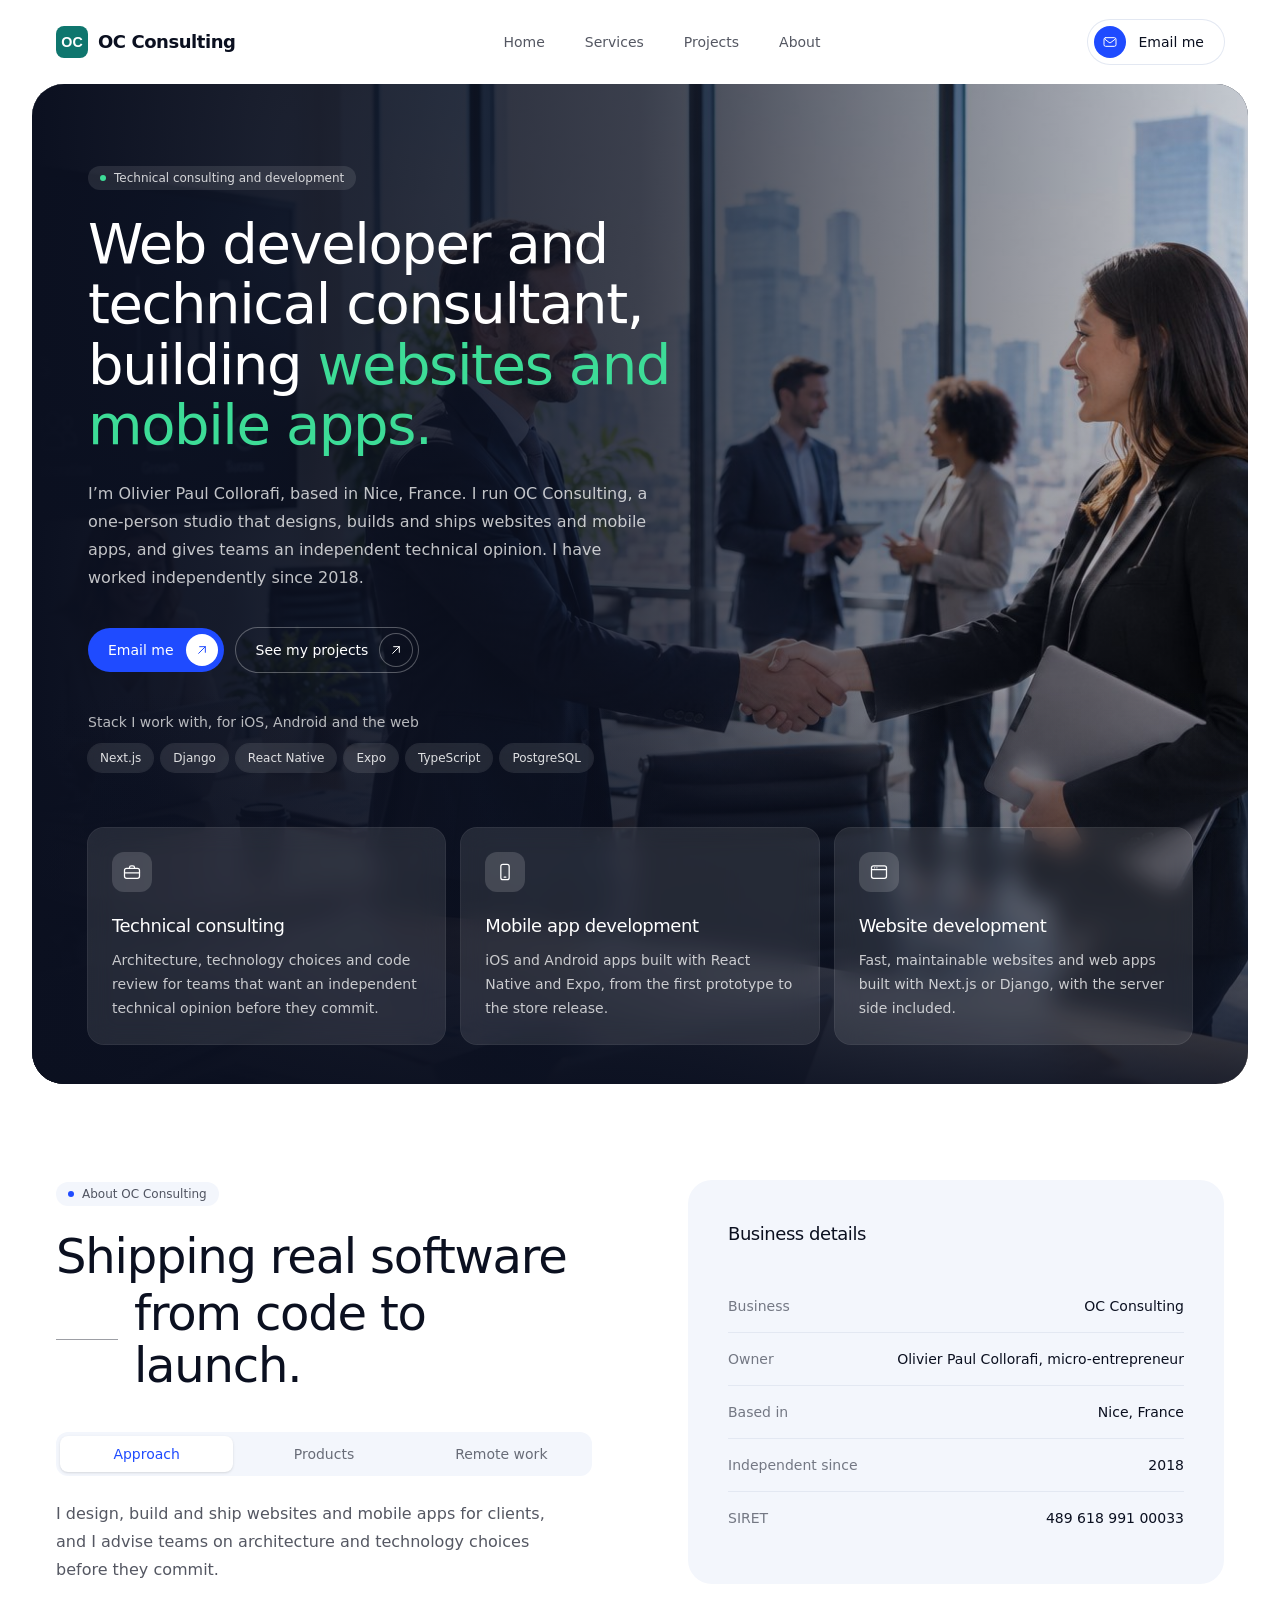
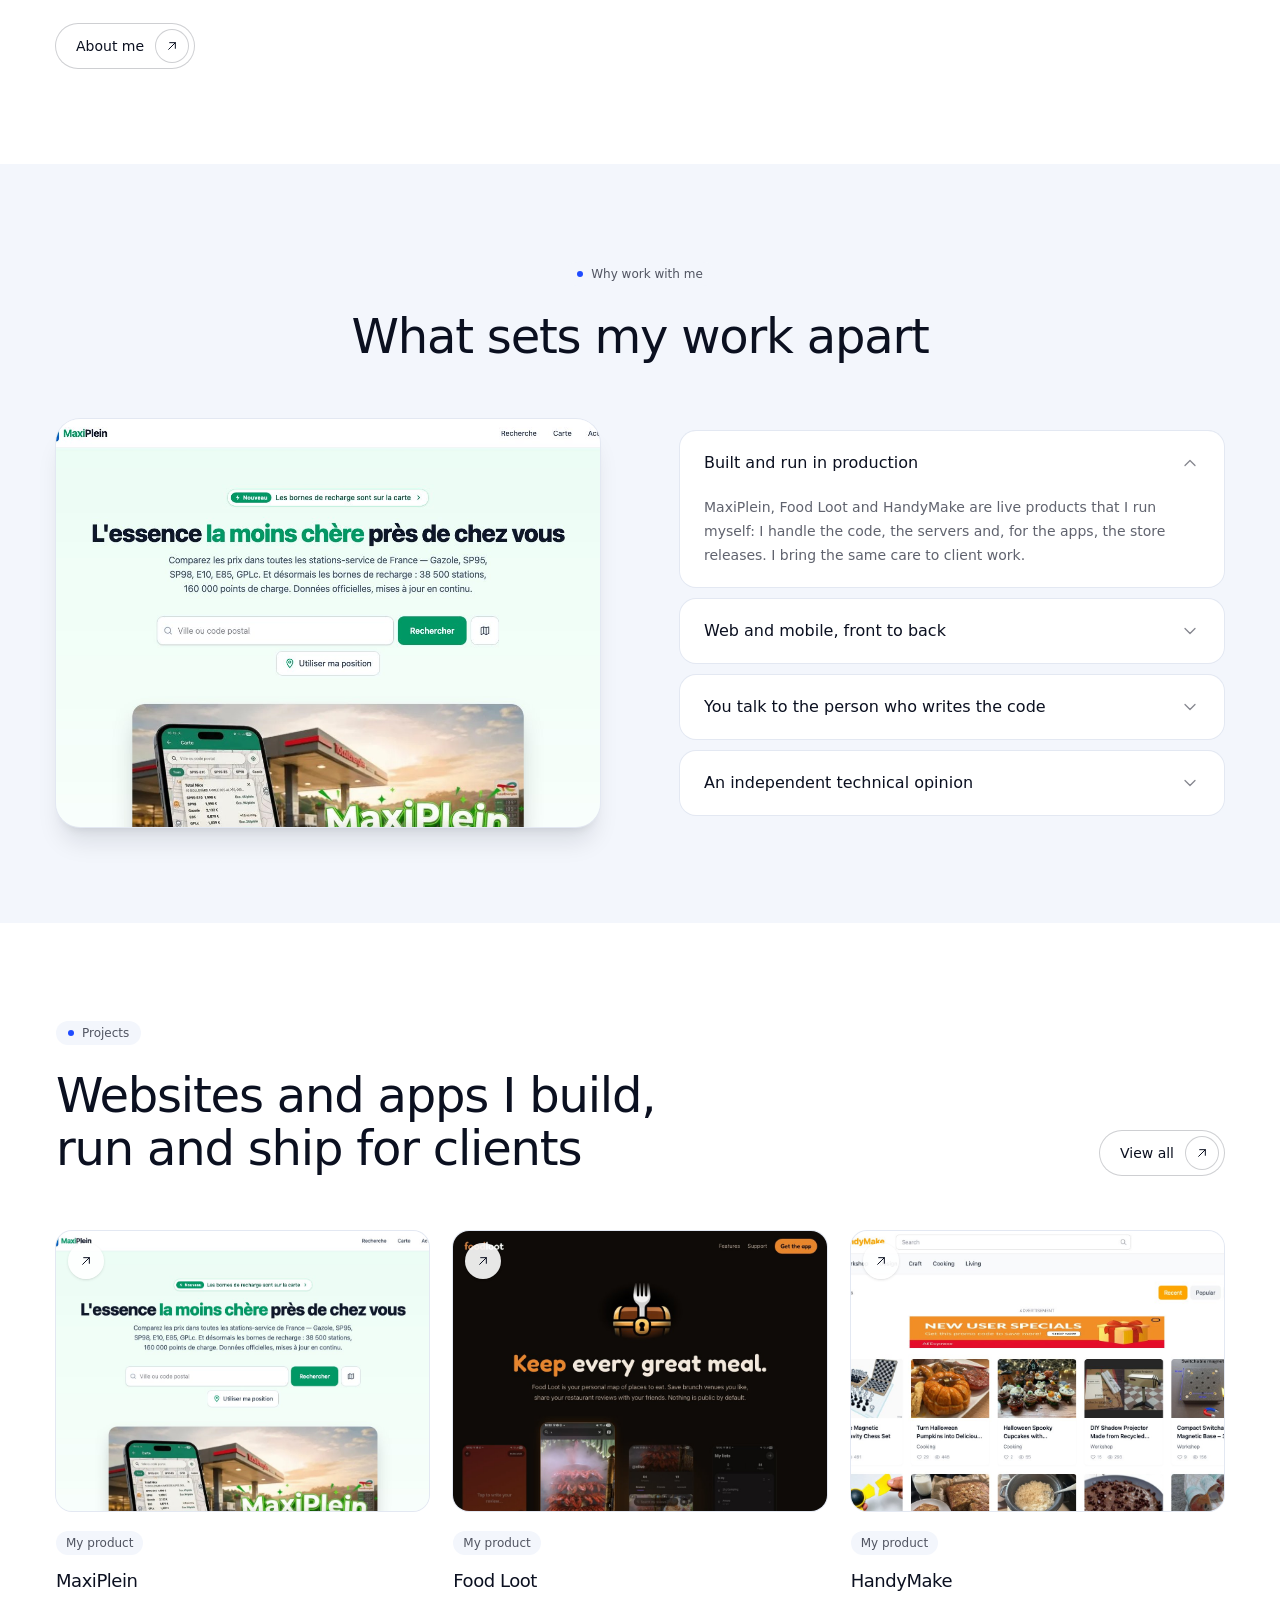
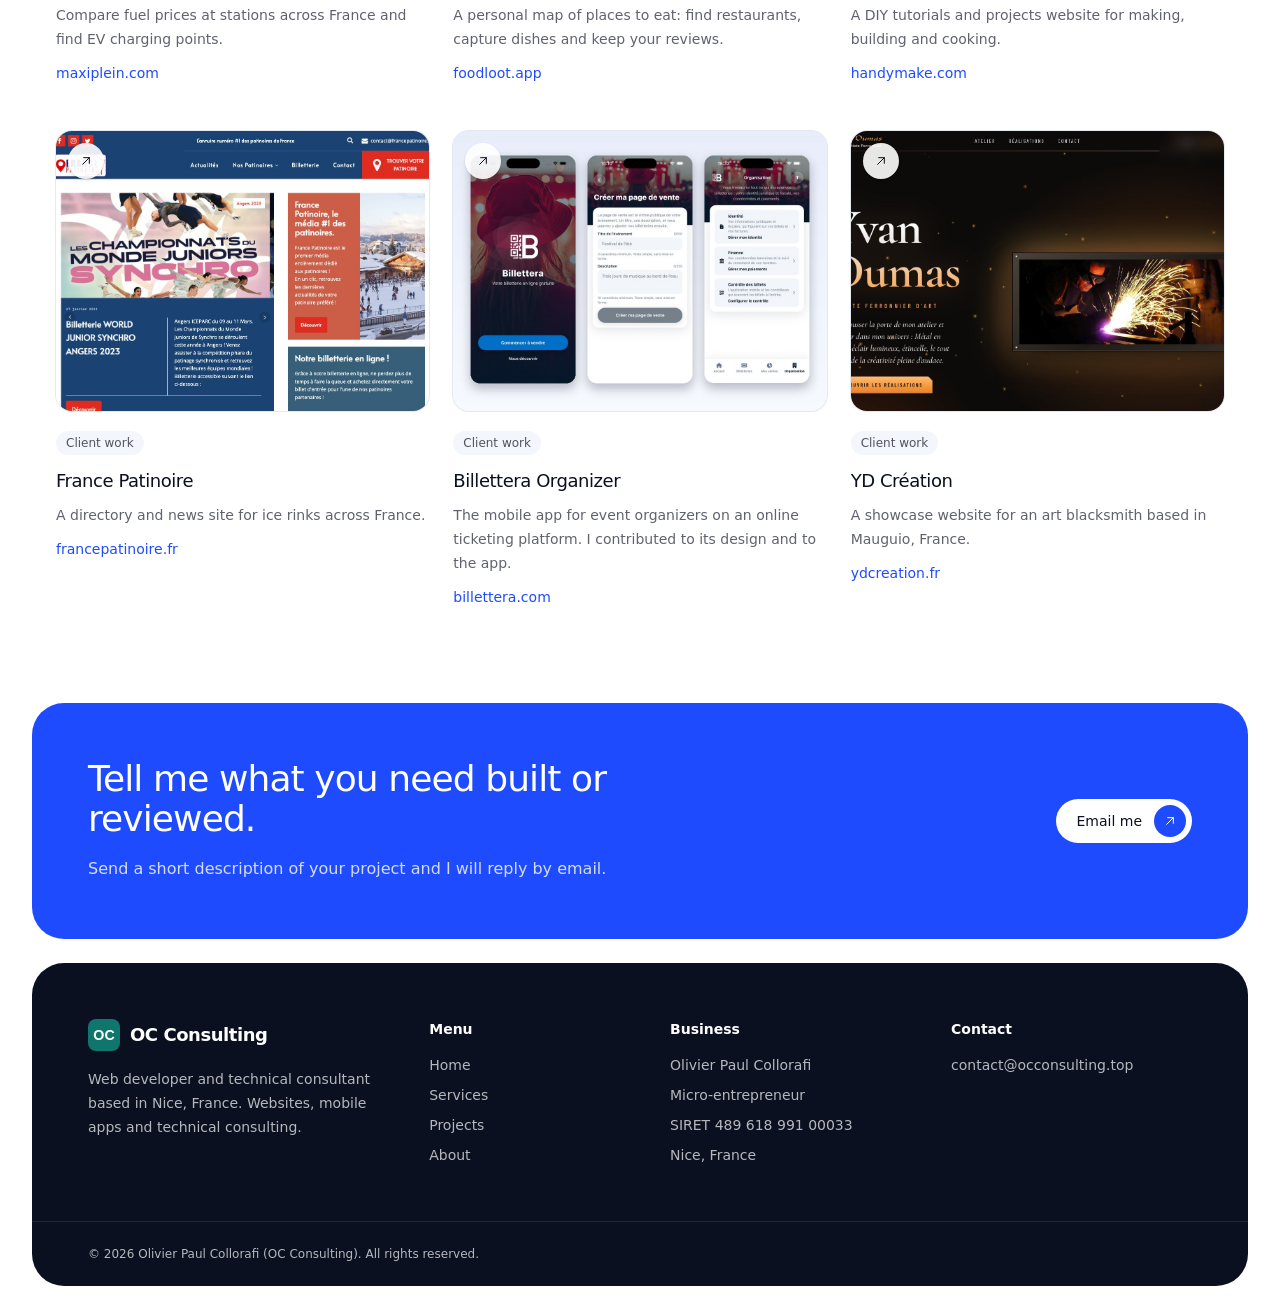
==== commit 9d2b23b5: "Relabel France Patinoire and Billettera as client work Co-Authored-By: Claude Sonnet 5.5 <noreply@an" ====
--- a/index.html
+++ b/index.html
@@ -1 +1 @@
-<!DOCTYPE html><!--HHay4ho_0GWEEEy_N8BWb--><html lang="en" class="h-full antialiased"><head><meta charSet="utf-8"/><meta name="viewport" content="width=device-width, initial-scale=1"/><link rel="preload" as="image" href="/_next/static/media/hero-handshake.210c5542.jpg"/><link rel="stylesheet" href="/_next/static/css/2ec675f0659fc1e9.css" data-precedence="next"/><link rel="preload" as="script" fetchPriority="low" href="/_next/static/chunks/webpack-cc18bc10ac63d38c.js"/><script src="/_next/static/chunks/98096432-09176791ef207dd8.js" async=""></script><script src="/_next/static/chunks/178-8fa55554d4d4ee43.js" async=""></script><script src="/_next/static/chunks/main-app-2e0437013e30f84b.js" async=""></script><script src="/_next/static/chunks/88-b5733e9af6a6837d.js" async=""></script><script src="/_next/static/chunks/777-2cfc4b0bc9c37247.js" async=""></script><script src="/_next/static/chunks/app/layout-67bd2bfa5011fabf.js" async=""></script><script src="/_next/static/chunks/app/page-6a938d20b6ba3970.js" async=""></script><title>Olivier Paul Collorafi - Web developer and technical consultant</title><meta name="description" content="OC Consulting is the sole proprietorship of Olivier Paul Collorafi, a web developer and technical consultant based in Nice, France. Websites, mobile apps and technical consulting."/><link rel="icon" href="/icon.svg?29041fcf75a654ab" type="image/svg+xml" sizes="any"/><script src="/_next/static/chunks/polyfills-42372ed130431b0a.js" noModule=""></script></head><body class="flex min-h-full bg-white"><div hidden=""><!--$--><!--/$--></div><div class="flex min-h-screen w-full flex-col bg-white text-ink"><header class="px-6 sm:px-10 lg:px-14"><div class="mx-auto max-w-[88rem]"><div class="flex items-center justify-between py-5"><a class="flex items-center gap-2.5 rounded text-lg font-semibold tracking-tight text-ink focus-visible:outline-2 focus-visible:outline-offset-4 focus-visible:outline-blue" href="/"><img alt="" loading="lazy" width="28" height="28" decoding="async" data-nimg="1" class="h-8 w-8" style="color:transparent" src="/_next/static/media/oc-consulting.29041fcf.svg"/>OC Consulting</a><nav aria-label="Main" class="hidden md:block"><ul class="flex items-center gap-10 text-sm font-medium text-ink/70"><li><a class="rounded transition hover:text-blue focus-visible:outline-2 focus-visible:outline-offset-4 focus-visible:outline-blue" href="/">Home</a></li><li><a class="rounded transition hover:text-blue focus-visible:outline-2 focus-visible:outline-offset-4 focus-visible:outline-blue" href="/#services">Services</a></li><li><a class="rounded transition hover:text-blue focus-visible:outline-2 focus-visible:outline-offset-4 focus-visible:outline-blue" href="/projects">Projects</a></li><li><a class="rounded transition hover:text-blue focus-visible:outline-2 focus-visible:outline-offset-4 focus-visible:outline-blue" href="/about">About</a></li></ul></nav><div class="flex items-center gap-3"><a href="mailto:contact@occonsulting.top" class="hidden items-center gap-3 rounded-full py-1.5 pr-5 pl-1.5 text-sm font-medium text-ink ring-1 ring-line transition hover:bg-mist focus-visible:outline-2 focus-visible:outline-offset-2 focus-visible:outline-blue sm:flex"><span class="flex h-8 w-8 items-center justify-center rounded-full bg-blue text-white"><svg viewBox="0 0 24 24" fill="none" stroke="currentColor" stroke-width="1.5" stroke-linecap="round" stroke-linejoin="round" aria-hidden="true" class="h-4 w-4"><rect x="3" y="5.5" width="18" height="13" rx="2.5"></rect><path d="m4 7.5 6.6 5.2a2.3 2.3 0 0 0 2.8 0L20 7.5"></path></svg></span>Email me</a><button type="button" aria-expanded="false" aria-controls="mobile-menu" aria-label="Open menu" class="flex h-10 w-10 items-center justify-center rounded-full text-ink ring-1 ring-line md:hidden"><svg viewBox="0 0 24 24" class="h-5 w-5" fill="none" stroke="currentColor" stroke-width="1.75" stroke-linecap="round" aria-hidden="true"><path d="M4 8h16M4 16h16"></path></svg></button></div></div></div></header><main class="flex-auto"><section class="px-3 sm:px-5 lg:px-8"><div class="relative isolate mx-auto max-w-[88rem] overflow-hidden rounded-[2rem] bg-navy px-6 pt-14 pb-8 sm:px-10 lg:px-14 lg:pt-20 lg:pb-10"><img alt="" decoding="async" data-nimg="fill" class="-z-20 object-cover object-[60%_60%]" style="position:absolute;height:100%;width:100%;left:0;top:0;right:0;bottom:0;color:transparent" src="/_next/static/media/hero-handshake.210c5542.jpg"/><div aria-hidden="true" class="absolute inset-0 -z-10 bg-linear-to-r from-navy via-navy/80 to-navy/20"></div><div aria-hidden="true" class="absolute inset-x-0 bottom-0 -z-10 h-2/5 bg-linear-to-t from-navy/90 to-transparent"></div><div class="max-w-2xl"><p class="inline-flex items-center gap-2 rounded-full px-3 py-1 text-xs font-medium bg-white/10 text-white/80"><span class="h-1.5 w-1.5 rounded-full bg-mint" aria-hidden="true"></span>Technical consulting and development</p><h1 class="mt-6 text-4xl font-medium tracking-tight text-white sm:text-5xl lg:text-[3.5rem] lg:leading-[1.08]">Web developer and technical consultant, building<!-- --> <span class="text-mint">websites and mobile apps.</span></h1><p class="mt-6 max-w-xl text-base/7 text-white/75">I’m <!-- -->Olivier Paul Collorafi<!-- -->, based in <!-- -->Nice, France<!-- -->. I run <!-- -->OC Consulting<!-- -->, a one-person studio that designs, builds and ships websites and mobile apps, and gives teams an independent technical opinion. I have worked independently since <!-- -->2018<!-- -->.</p><div class="mt-9 flex flex-wrap gap-3"><a href="mailto:contact@occonsulting.top" class="group inline-flex items-center gap-3 rounded-full py-1.5 pr-1.5 pl-5 text-sm font-medium transition focus-visible:outline-2 focus-visible:outline-offset-2 bg-blue text-white hover:bg-blue-dark focus-visible:outline-blue">Email me<span class="flex h-8 w-8 items-center justify-center rounded-full bg-white text-blue"><svg viewBox="0 0 24 24" fill="none" stroke="currentColor" stroke-width="1.5" stroke-linecap="round" stroke-linejoin="round" aria-hidden="true" class="h-4 w-4 transition group-hover:rotate-12"><path d="M7 17 17 7M8.5 7H17v8.5"></path></svg></span></a><a class="group inline-flex items-center gap-3 rounded-full py-1.5 pr-1.5 pl-5 text-sm font-medium transition focus-visible:outline-2 focus-visible:outline-offset-2 text-white ring-1 ring-white/30 hover:bg-white/10 focus-visible:outline-white" href="/projects">See my projects<span class="flex h-8 w-8 items-center justify-center rounded-full text-white ring-1 ring-white/30"><svg viewBox="0 0 24 24" fill="none" stroke="currentColor" stroke-width="1.5" stroke-linecap="round" stroke-linejoin="round" aria-hidden="true" class="h-4 w-4 transition group-hover:rotate-12"><path d="M7 17 17 7M8.5 7H17v8.5"></path></svg></span></a></div><p class="mt-10 text-sm font-medium text-white/70">Stack I work with, for iOS, Android and the web</p><ul class="mt-3 flex flex-wrap gap-2"><li class="rounded-full bg-white/10 px-3 py-1.5 text-xs font-medium text-white/85 ring-1 ring-white/10 backdrop-blur-sm">Next.js</li><li class="rounded-full bg-white/10 px-3 py-1.5 text-xs font-medium text-white/85 ring-1 ring-white/10 backdrop-blur-sm">Django</li><li class="rounded-full bg-white/10 px-3 py-1.5 text-xs font-medium text-white/85 ring-1 ring-white/10 backdrop-blur-sm">React Native</li><li class="rounded-full bg-white/10 px-3 py-1.5 text-xs font-medium text-white/85 ring-1 ring-white/10 backdrop-blur-sm">Expo</li><li class="rounded-full bg-white/10 px-3 py-1.5 text-xs font-medium text-white/85 ring-1 ring-white/10 backdrop-blur-sm">TypeScript</li><li class="rounded-full bg-white/10 px-3 py-1.5 text-xs font-medium text-white/85 ring-1 ring-white/10 backdrop-blur-sm">PostgreSQL</li></ul></div><ul id="services" aria-label="Services" class="mt-14 grid scroll-mt-8 gap-4 md:grid-cols-3"><li class="rounded-2xl bg-white/10 p-6 ring-1 ring-white/15 backdrop-blur-md"><span class="flex h-10 w-10 items-center justify-center rounded-xl bg-white/15 text-white"><svg viewBox="0 0 24 24" fill="none" stroke="currentColor" stroke-width="1.5" stroke-linecap="round" stroke-linejoin="round" aria-hidden="true" class="h-5 w-5"><rect x="3" y="7.5" width="18" height="12" rx="2.5"></rect><path d="M9 7.5v-1a2 2 0 0 1 2-2h2a2 2 0 0 1 2 2v1M3 13h18"></path></svg></span><h3 class="mt-5 text-lg font-medium tracking-tight text-white">Technical consulting</h3><p class="mt-2 text-sm/6 text-white/75">Architecture, technology choices and code review for teams that want an independent technical opinion before they commit.</p></li><li class="rounded-2xl bg-white/10 p-6 ring-1 ring-white/15 backdrop-blur-md"><span class="flex h-10 w-10 items-center justify-center rounded-xl bg-white/15 text-white"><svg viewBox="0 0 24 24" fill="none" stroke="currentColor" stroke-width="1.5" stroke-linecap="round" stroke-linejoin="round" aria-hidden="true" class="h-5 w-5"><rect x="7" y="2.75" width="10" height="18.5" rx="2.5"></rect><path d="M11 18.25h2"></path></svg></span><h3 class="mt-5 text-lg font-medium tracking-tight text-white">Mobile app development</h3><p class="mt-2 text-sm/6 text-white/75">iOS and Android apps built with React Native and Expo, from the first prototype to the store release.</p></li><li class="rounded-2xl bg-white/10 p-6 ring-1 ring-white/15 backdrop-blur-md"><span class="flex h-10 w-10 items-center justify-center rounded-xl bg-white/15 text-white"><svg viewBox="0 0 24 24" fill="none" stroke="currentColor" stroke-width="1.5" stroke-linecap="round" stroke-linejoin="round" aria-hidden="true" class="h-5 w-5"><rect x="3" y="4.5" width="18" height="15" rx="2.5"></rect><path d="M3 9.25h18M6.75 6.9h.01M9.5 6.9h.01"></path></svg></span><h3 class="mt-5 text-lg font-medium tracking-tight text-white">Website development</h3><p class="mt-2 text-sm/6 text-white/75">Fast, maintainable websites and web apps built with Next.js or Django, with the server side included.</p></li></ul></div></section><section aria-labelledby="about-title" class="px-6 py-20 sm:px-10 lg:px-14 lg:py-24"><div class="mx-auto grid max-w-[80rem] items-start gap-14 lg:grid-cols-2 lg:gap-24"><div><p class="inline-flex items-center gap-2 rounded-full px-3 py-1 text-xs font-medium bg-mist text-ink/70"><span class="h-1.5 w-1.5 rounded-full bg-blue" aria-hidden="true"></span>About <!-- -->OC Consulting</p><h2 id="about-title" class="mt-6 text-3xl font-medium tracking-tight text-ink sm:text-4xl lg:text-5xl lg:leading-[1.1]">Shipping real software<span class="mt-1 flex items-center gap-4"><span class="hidden h-px w-16 bg-ink/40 sm:block" aria-hidden="true"></span>from code to launch.</span></h2><div class="mt-10"><div><div role="tablist" aria-label="About OC Consulting" class="flex gap-1 rounded-xl bg-mist p-1"><button id="_R_d9btb_-tab-approach" type="button" role="tab" aria-selected="true" aria-controls="_R_d9btb_-panel-approach" tabindex="0" class="flex-1 rounded-lg px-3 py-2 text-sm font-medium transition focus-visible:outline-2 focus-visible:outline-blue bg-white text-blue shadow-sm">Approach</button><button id="_R_d9btb_-tab-products" type="button" role="tab" aria-selected="false" aria-controls="_R_d9btb_-panel-products" tabindex="-1" class="flex-1 rounded-lg px-3 py-2 text-sm font-medium transition focus-visible:outline-2 focus-visible:outline-blue text-ink/60 hover:text-ink">Products</button><button id="_R_d9btb_-tab-remote" type="button" role="tab" aria-selected="false" aria-controls="_R_d9btb_-panel-remote" tabindex="-1" class="flex-1 rounded-lg px-3 py-2 text-sm font-medium transition focus-visible:outline-2 focus-visible:outline-blue text-ink/60 hover:text-ink">Remote work</button></div><div id="_R_d9btb_-panel-approach" role="tabpanel" aria-labelledby="_R_d9btb_-tab-approach" class="mt-6 max-w-lg text-base/7 text-ink/70">I design, build and ship websites and mobile apps for clients, and I advise teams on architecture and technology choices before they commit.</div><div id="_R_d9btb_-panel-products" role="tabpanel" aria-labelledby="_R_d9btb_-tab-products" hidden="" class="mt-6 max-w-lg text-base/7 text-ink/70">I build and run my own products: MaxiPlein, Food Loot, HandyMake and France Patinoire. I also build websites for clients and contribute to other teams’ products, such as Billettera.</div><div id="_R_d9btb_-panel-remote" role="tabpanel" aria-labelledby="_R_d9btb_-tab-remote" hidden="" class="mt-6 max-w-lg text-base/7 text-ink/70">I work remotely from Nice, France and talk with clients by email and video call.</div></div></div><div class="mt-10"><a class="group inline-flex items-center gap-3 rounded-full py-1.5 pr-1.5 pl-5 text-sm font-medium transition focus-visible:outline-2 focus-visible:outline-offset-2 text-ink ring-1 ring-ink/20 hover:bg-mist focus-visible:outline-blue" href="/about">About me<span class="flex h-8 w-8 items-center justify-center rounded-full text-ink ring-1 ring-ink/20"><svg viewBox="0 0 24 24" fill="none" stroke="currentColor" stroke-width="1.5" stroke-linecap="round" stroke-linejoin="round" aria-hidden="true" class="h-4 w-4 transition group-hover:rotate-12"><path d="M7 17 17 7M8.5 7H17v8.5"></path></svg></span></a></div></div><div class="rounded-3xl bg-mist p-8 sm:p-10"><h3 class="text-lg font-medium tracking-tight text-ink">Business details</h3><dl class="mt-8 divide-y divide-line text-sm"><div class="flex flex-col gap-1 py-4 sm:flex-row sm:justify-between"><dt class="text-ink/55">Business</dt><dd class="font-medium text-ink">OC Consulting</dd></div><div class="flex flex-col gap-1 py-4 sm:flex-row sm:justify-between"><dt class="text-ink/55">Owner</dt><dd class="font-medium text-ink">Olivier Paul Collorafi, micro-entrepreneur</dd></div><div class="flex flex-col gap-1 py-4 sm:flex-row sm:justify-between"><dt class="text-ink/55">Based in</dt><dd class="font-medium text-ink">Nice, France</dd></div><div class="flex flex-col gap-1 py-4 sm:flex-row sm:justify-between"><dt class="text-ink/55">Independent since</dt><dd class="font-medium text-ink">2018</dd></div><div class="flex flex-col gap-1 py-4 sm:flex-row sm:justify-between"><dt class="text-ink/55">SIRET</dt><dd class="font-medium text-ink">489 618 991 00033</dd></div></dl></div></div></section><section aria-labelledby="why-title" class="bg-mist px-6 py-20 sm:px-10 lg:px-14 lg:py-24"><div class="mx-auto max-w-[80rem]"><div class="mx-auto max-w-2xl text-center"><p class="inline-flex items-center gap-2 rounded-full px-3 py-1 text-xs font-medium bg-mist text-ink/70"><span class="h-1.5 w-1.5 rounded-full bg-blue" aria-hidden="true"></span>Why work with me</p><h2 id="why-title" class="mt-6 text-3xl font-medium tracking-tight text-ink sm:text-4xl lg:text-5xl lg:leading-[1.1]">What sets my work apart</h2></div><div class="mt-14 grid items-center gap-10 lg:grid-cols-2 lg:gap-20"><img alt="Screenshot of MaxiPlein, one of the products I build and run" loading="lazy" width="1280" height="800" decoding="async" data-nimg="1" class="aspect-4/3 w-full rounded-3xl object-cover object-top shadow-xl ring-1 shadow-navy/10 ring-line" style="color:transparent" src="/_next/static/media/maxiplein-wide.cecb0b21.jpg"/><div class="space-y-3"><details name="reasons" open="" class="group rounded-2xl bg-white ring-1 ring-line"><summary class="flex cursor-pointer list-none items-center justify-between gap-4 rounded-2xl px-6 py-5 text-base font-medium text-ink focus-visible:outline-2 focus-visible:outline-blue [&amp;::-webkit-details-marker]:hidden">Built and run in production<svg viewBox="0 0 24 24" fill="none" stroke="currentColor" stroke-width="1.5" stroke-linecap="round" stroke-linejoin="round" aria-hidden="true" class="h-5 w-5 flex-none text-ink/50 transition group-open:rotate-180"><path d="m6 9 6 6 6-6"></path></svg></summary><p class="px-6 pb-5 text-sm/6 text-ink/65">MaxiPlein, Food Loot, HandyMake and France Patinoire are live products. I handle the code, the servers and, for the apps, the store releases myself.</p></details><details name="reasons" class="group rounded-2xl bg-white ring-1 ring-line"><summary class="flex cursor-pointer list-none items-center justify-between gap-4 rounded-2xl px-6 py-5 text-base font-medium text-ink focus-visible:outline-2 focus-visible:outline-blue [&amp;::-webkit-details-marker]:hidden">Web and mobile, front to back<svg viewBox="0 0 24 24" fill="none" stroke="currentColor" stroke-width="1.5" stroke-linecap="round" stroke-linejoin="round" aria-hidden="true" class="h-5 w-5 flex-none text-ink/50 transition group-open:rotate-180"><path d="m6 9 6 6 6-6"></path></svg></summary><p class="px-6 pb-5 text-sm/6 text-ink/65">Next.js and Django for the web, React Native and Expo for mobile, with PostgreSQL and PostGIS on the data side.</p></details><details name="reasons" class="group rounded-2xl bg-white ring-1 ring-line"><summary class="flex cursor-pointer list-none items-center justify-between gap-4 rounded-2xl px-6 py-5 text-base font-medium text-ink focus-visible:outline-2 focus-visible:outline-blue [&amp;::-webkit-details-marker]:hidden">You talk to the person who writes the code<svg viewBox="0 0 24 24" fill="none" stroke="currentColor" stroke-width="1.5" stroke-linecap="round" stroke-linejoin="round" aria-hidden="true" class="h-5 w-5 flex-none text-ink/50 transition group-open:rotate-180"><path d="m6 9 6 6 6-6"></path></svg></summary><p class="px-6 pb-5 text-sm/6 text-ink/65">No account managers in between. I answer by email and join video calls to discuss your project.</p></details><details name="reasons" class="group rounded-2xl bg-white ring-1 ring-line"><summary class="flex cursor-pointer list-none items-center justify-between gap-4 rounded-2xl px-6 py-5 text-base font-medium text-ink focus-visible:outline-2 focus-visible:outline-blue [&amp;::-webkit-details-marker]:hidden">An independent technical opinion<svg viewBox="0 0 24 24" fill="none" stroke="currentColor" stroke-width="1.5" stroke-linecap="round" stroke-linejoin="round" aria-hidden="true" class="h-5 w-5 flex-none text-ink/50 transition group-open:rotate-180"><path d="m6 9 6 6 6-6"></path></svg></summary><p class="px-6 pb-5 text-sm/6 text-ink/65">Before you commit to a stack or an architecture, I give you my view on the options and their trade-offs.</p></details></div></div></div></section><section aria-labelledby="work-title" class="px-6 py-20 sm:px-10 lg:px-14 lg:py-24"><div class="mx-auto max-w-[80rem]"><div class="flex flex-col items-start justify-between gap-6 sm:flex-row sm:items-end"><div><p class="inline-flex items-center gap-2 rounded-full px-3 py-1 text-xs font-medium bg-mist text-ink/70"><span class="h-1.5 w-1.5 rounded-full bg-blue" aria-hidden="true"></span>Projects</p><h2 id="work-title" class="mt-6 max-w-2xl text-3xl font-medium tracking-tight text-ink sm:text-4xl lg:text-5xl lg:leading-[1.1]">Websites and apps I build, run and contribute to</h2></div><a class="group inline-flex items-center gap-3 rounded-full py-1.5 pr-1.5 pl-5 text-sm font-medium transition focus-visible:outline-2 focus-visible:outline-offset-2 text-ink ring-1 ring-ink/20 hover:bg-mist focus-visible:outline-blue" href="/projects">View all<span class="flex h-8 w-8 items-center justify-center rounded-full text-ink ring-1 ring-ink/20"><svg viewBox="0 0 24 24" fill="none" stroke="currentColor" stroke-width="1.5" stroke-linecap="round" stroke-linejoin="round" aria-hidden="true" class="h-4 w-4 transition group-hover:rotate-12"><path d="M7 17 17 7M8.5 7H17v8.5"></path></svg></span></a></div><ul class="mt-14 grid gap-x-6 gap-y-12 sm:grid-cols-2 lg:grid-cols-3"><li><a href="https://maxiplein.com" target="_blank" rel="noopener noreferrer" class="group block rounded-2xl focus-visible:outline-2 focus-visible:outline-offset-4 focus-visible:outline-blue"><div class="relative overflow-hidden rounded-2xl bg-mist ring-1 ring-line"><img alt="Screenshot of MaxiPlein" loading="lazy" width="1280" height="800" decoding="async" data-nimg="1" class="aspect-4/3 w-full object-cover transition duration-300 group-hover:scale-[1.03] object-top" style="color:transparent" src="/_next/static/media/maxiplein-wide.cecb0b21.jpg"/><span class="absolute top-3 left-3 flex h-9 w-9 items-center justify-center rounded-full bg-white/90 text-ink shadow-sm"><svg viewBox="0 0 24 24" fill="none" stroke="currentColor" stroke-width="1.5" stroke-linecap="round" stroke-linejoin="round" aria-hidden="true" class="h-4 w-4"><path d="M7 17 17 7M8.5 7H17v8.5"></path></svg></span></div><p class="mt-5 inline-flex rounded-full bg-mist px-2.5 py-1 text-xs font-medium text-ink/70">My product</p><h3 class="mt-3 text-lg font-medium tracking-tight text-ink">MaxiPlein</h3><p class="mt-2 text-sm/6 text-ink/65">Compare fuel prices at stations across France and find EV charging points.</p><p class="mt-3 text-sm font-medium text-blue">maxiplein.com</p></a></li><li><a href="https://www.foodloot.app" target="_blank" rel="noopener noreferrer" class="group block rounded-2xl focus-visible:outline-2 focus-visible:outline-offset-4 focus-visible:outline-blue"><div class="relative overflow-hidden rounded-2xl bg-mist ring-1 ring-line"><img alt="Screenshot of Food Loot" loading="lazy" width="1280" height="800" decoding="async" data-nimg="1" class="aspect-4/3 w-full object-cover transition duration-300 group-hover:scale-[1.03] object-top" style="color:transparent" src="/_next/static/media/foodloot-wide.ae83b9a2.jpg"/><span class="absolute top-3 left-3 flex h-9 w-9 items-center justify-center rounded-full bg-white/90 text-ink shadow-sm"><svg viewBox="0 0 24 24" fill="none" stroke="currentColor" stroke-width="1.5" stroke-linecap="round" stroke-linejoin="round" aria-hidden="true" class="h-4 w-4"><path d="M7 17 17 7M8.5 7H17v8.5"></path></svg></span></div><p class="mt-5 inline-flex rounded-full bg-mist px-2.5 py-1 text-xs font-medium text-ink/70">My product</p><h3 class="mt-3 text-lg font-medium tracking-tight text-ink">Food Loot</h3><p class="mt-2 text-sm/6 text-ink/65">A personal map of places to eat: find restaurants, capture dishes and keep your reviews.</p><p class="mt-3 text-sm font-medium text-blue">foodloot.app</p></a></li><li><a href="https://handymake.com" target="_blank" rel="noopener noreferrer" class="group block rounded-2xl focus-visible:outline-2 focus-visible:outline-offset-4 focus-visible:outline-blue"><div class="relative overflow-hidden rounded-2xl bg-mist ring-1 ring-line"><img alt="Screenshot of HandyMake" loading="lazy" width="1280" height="800" decoding="async" data-nimg="1" class="aspect-4/3 w-full object-cover transition duration-300 group-hover:scale-[1.03] object-top" style="color:transparent" src="/_next/static/media/handymake-wide.92b5b11e.jpg"/><span class="absolute top-3 left-3 flex h-9 w-9 items-center justify-center rounded-full bg-white/90 text-ink shadow-sm"><svg viewBox="0 0 24 24" fill="none" stroke="currentColor" stroke-width="1.5" stroke-linecap="round" stroke-linejoin="round" aria-hidden="true" class="h-4 w-4"><path d="M7 17 17 7M8.5 7H17v8.5"></path></svg></span></div><p class="mt-5 inline-flex rounded-full bg-mist px-2.5 py-1 text-xs font-medium text-ink/70">My product</p><h3 class="mt-3 text-lg font-medium tracking-tight text-ink">HandyMake</h3><p class="mt-2 text-sm/6 text-ink/65">A DIY tutorials and projects website for making, building and cooking.</p><p class="mt-3 text-sm font-medium text-blue">handymake.com</p></a></li><li><a href="https://francepatinoire.fr" target="_blank" rel="noopener noreferrer" class="group block rounded-2xl focus-visible:outline-2 focus-visible:outline-offset-4 focus-visible:outline-blue"><div class="relative overflow-hidden rounded-2xl bg-mist ring-1 ring-line"><img alt="Screenshot of France Patinoire" loading="lazy" width="1280" height="800" decoding="async" data-nimg="1" class="aspect-4/3 w-full object-cover transition duration-300 group-hover:scale-[1.03] object-top" style="color:transparent" src="/_next/static/media/francepatinoire-wide.e395f0a6.jpg"/><span class="absolute top-3 left-3 flex h-9 w-9 items-center justify-center rounded-full bg-white/90 text-ink shadow-sm"><svg viewBox="0 0 24 24" fill="none" stroke="currentColor" stroke-width="1.5" stroke-linecap="round" stroke-linejoin="round" aria-hidden="true" class="h-4 w-4"><path d="M7 17 17 7M8.5 7H17v8.5"></path></svg></span></div><p class="mt-5 inline-flex rounded-full bg-mist px-2.5 py-1 text-xs font-medium text-ink/70">My product</p><h3 class="mt-3 text-lg font-medium tracking-tight text-ink">France Patinoire</h3><p class="mt-2 text-sm/6 text-ink/65">A directory and news site for ice rinks across France.</p><p class="mt-3 text-sm font-medium text-blue">francepatinoire.fr</p></a></li><li><a href="https://billettera.com" target="_blank" rel="noopener noreferrer" class="group block rounded-2xl focus-visible:outline-2 focus-visible:outline-offset-4 focus-visible:outline-blue"><div class="relative overflow-hidden rounded-2xl bg-mist ring-1 ring-line"><img alt="Screenshot of Billettera Organizer" loading="lazy" width="1280" height="800" decoding="async" data-nimg="1" class="aspect-4/3 w-full object-cover transition duration-300 group-hover:scale-[1.03] object-center" style="color:transparent" src="/_next/static/media/billettera-wide.25b15184.jpg"/><span class="absolute top-3 left-3 flex h-9 w-9 items-center justify-center rounded-full bg-white/90 text-ink shadow-sm"><svg viewBox="0 0 24 24" fill="none" stroke="currentColor" stroke-width="1.5" stroke-linecap="round" stroke-linejoin="round" aria-hidden="true" class="h-4 w-4"><path d="M7 17 17 7M8.5 7H17v8.5"></path></svg></span></div><p class="mt-5 inline-flex rounded-full bg-mist px-2.5 py-1 text-xs font-medium text-ink/70">Contribution</p><h3 class="mt-3 text-lg font-medium tracking-tight text-ink">Billettera Organizer</h3><p class="mt-2 text-sm/6 text-ink/65">The mobile app for event organizers on an online ticketing platform. I contributed to its design and to the app.</p><p class="mt-3 text-sm font-medium text-blue">billettera.com</p></a></li><li><a href="https://ydcreation.fr" target="_blank" rel="noopener noreferrer" class="group block rounded-2xl focus-visible:outline-2 focus-visible:outline-offset-4 focus-visible:outline-blue"><div class="relative overflow-hidden rounded-2xl bg-mist ring-1 ring-line"><img alt="Screenshot of YD Création" loading="lazy" width="1280" height="800" decoding="async" data-nimg="1" class="aspect-4/3 w-full object-cover transition duration-300 group-hover:scale-[1.03] object-top" style="color:transparent" src="/_next/static/media/ydcreation-wide.7559a0f1.jpg"/><span class="absolute top-3 left-3 flex h-9 w-9 items-center justify-center rounded-full bg-white/90 text-ink shadow-sm"><svg viewBox="0 0 24 24" fill="none" stroke="currentColor" stroke-width="1.5" stroke-linecap="round" stroke-linejoin="round" aria-hidden="true" class="h-4 w-4"><path d="M7 17 17 7M8.5 7H17v8.5"></path></svg></span></div><p class="mt-5 inline-flex rounded-full bg-mist px-2.5 py-1 text-xs font-medium text-ink/70">Client website</p><h3 class="mt-3 text-lg font-medium tracking-tight text-ink">YD Création</h3><p class="mt-2 text-sm/6 text-ink/65">A showcase website for an art blacksmith based in Mauguio, France.</p><p class="mt-3 text-sm font-medium text-blue">ydcreation.fr</p></a></li></ul></div></section><section aria-label="Contact" class="px-3 pb-6 sm:px-5 lg:px-8"><div class="mx-auto flex max-w-[88rem] flex-col items-start justify-between gap-8 rounded-[2rem] bg-blue px-8 py-14 sm:px-12 md:flex-row md:items-center lg:px-14"><div class="max-w-xl"><h2 class="text-3xl font-medium tracking-tight text-white sm:text-4xl">Tell me what you need built or reviewed.</h2><p class="mt-4 text-base/7 text-white/80">Send a short description of your project and I will reply by email.</p></div><a href="mailto:contact@occonsulting.top" class="group inline-flex items-center gap-3 rounded-full py-1.5 pr-1.5 pl-5 text-sm font-medium transition focus-visible:outline-2 focus-visible:outline-offset-2 bg-white text-ink hover:bg-mist focus-visible:outline-white">Email me<span class="flex h-8 w-8 items-center justify-center rounded-full bg-blue text-white"><svg viewBox="0 0 24 24" fill="none" stroke="currentColor" stroke-width="1.5" stroke-linecap="round" stroke-linejoin="round" aria-hidden="true" class="h-4 w-4 transition group-hover:rotate-12"><path d="M7 17 17 7M8.5 7H17v8.5"></path></svg></span></a></div></section><!--$--><!--/$--></main><footer class="flex-none px-3 pb-3 sm:px-5 sm:pb-5 lg:px-8"><div class="mx-auto max-w-[88rem] rounded-[2rem] bg-navy text-white/70"><div class="grid gap-10 px-8 py-14 sm:px-12 md:grid-cols-[1.5fr_1fr_1.2fr_1.2fr] lg:px-14"><div><p class="flex items-center gap-2.5 text-lg font-semibold tracking-tight text-white"><img alt="" loading="lazy" width="28" height="28" decoding="async" data-nimg="1" class="h-8 w-8" style="color:transparent" src="/_next/static/media/oc-consulting.29041fcf.svg"/>OC Consulting</p><p class="mt-4 max-w-xs text-sm/6">Web developer and technical consultant<!-- --> based in <!-- -->Nice, France<!-- -->. Websites, mobile apps and technical consulting.</p></div><div><h2 class="text-sm font-semibold text-white">Menu</h2><ul class="mt-4 space-y-2.5 text-sm"><li><a class="transition hover:text-white" href="/">Home</a></li><li><a class="transition hover:text-white" href="/#services">Services</a></li><li><a class="transition hover:text-white" href="/projects">Projects</a></li><li><a class="transition hover:text-white" href="/about">About</a></li></ul></div><div><h2 class="text-sm font-semibold text-white">Business</h2><ul class="mt-4 space-y-2.5 text-sm"><li>Olivier Paul Collorafi</li><li>Micro-entrepreneur</li><li>SIRET <!-- -->489 618 991 00033</li><li>Nice, France</li></ul></div><div><h2 class="text-sm font-semibold text-white">Contact</h2><ul class="mt-4 space-y-2.5 text-sm"><li><a href="mailto:contact@occonsulting.top" class="break-all transition hover:text-white">contact@occonsulting.top</a></li></ul></div></div><p class="border-t border-white/10 px-8 py-6 text-xs sm:px-12 lg:px-14">© <!-- -->2026<!-- --> <!-- -->Olivier Paul Collorafi<!-- --> (<!-- -->OC Consulting<!-- -->). All rights reserved.</p></div></footer></div><script src="/_next/static/chunks/webpack-cc18bc10ac63d38c.js" id="_R_" async=""></script><script>(self.__next_f=self.__next_f||[]).push([0])</script><script>self.__next_f.push([1,"1:\"$Sreact.fragment\"\n2:I[3388,[\"88\",\"static/chunks/88-b5733e9af6a6837d.js\",\"777\",\"static/chunks/777-2cfc4b0bc9c37247.js\",\"177\",\"static/chunks/app/layout-67bd2bfa5011fabf.js\"],\"Header\"]\n3:I[6237,[],\"\"]\n4:I[4089,[],\"\"]\n5:I[5088,[\"88\",\"static/chunks/88-b5733e9af6a6837d.js\",\"777\",\"static/chunks/777-2cfc4b0bc9c37247.js\",\"974\",\"static/chunks/app/page-6a938d20b6ba3970.js\"],\"\"]\n6:I[8777,[\"88\",\"static/chunks/88-b5733e9af6a6837d.js\",\"777\",\"static/chunks/777-2cfc4b0bc9c37247.js\",\"974\",\"static/chunks/app/page-6a938d20b6ba3970.js\"],\"Image\"]\n9:I[3071,[],\"\"]\n:HL[\"/_next/static/css/2ec675f0659fc1e9.css\",\"style\"]\n"])</script><script>self.__next_f.push([1,"0:{\"P\":null,\"b\":\"HHay4ho-0GWEEEy_N8BWb\",\"p\":\"\",\"c\":[\"\",\"\"],\"i\":false,\"f\":[[[\"\",{\"children\":[\"__PAGE__\",{}]},\"$undefined\",\"$undefined\",true],[\"\",[\"$\",\"$1\",\"c\",{\"children\":[[[\"$\",\"link\",\"0\",{\"rel\":\"stylesheet\",\"href\":\"/_next/static/css/2ec675f0659fc1e9.css\",\"precedence\":\"next\",\"crossOrigin\":\"$undefined\",\"nonce\":\"$undefined\"}]],[\"$\",\"html\",null,{\"lang\":\"en\",\"className\":\"h-full antialiased\",\"children\":[\"$\",\"body\",null,{\"className\":\"flex min-h-full bg-white\",\"children\":[\"$\",\"div\",null,{\"className\":\"flex min-h-screen w-full flex-col bg-white text-ink\",\"children\":[[\"$\",\"$L2\",null,{}],[\"$\",\"main\",null,{\"className\":\"flex-auto\",\"children\":[\"$\",\"$L3\",null,{\"parallelRouterKey\":\"children\",\"error\":\"$undefined\",\"errorStyles\":\"$undefined\",\"errorScripts\":\"$undefined\",\"template\":[\"$\",\"$L4\",null,{}],\"templateStyles\":\"$undefined\",\"templateScripts\":\"$undefined\",\"notFound\":[[\"$\",\"div\",null,{\"className\":\"px-6 pt-16 pb-32 sm:px-10 lg:px-14\",\"children\":[\"$\",\"div\",null,{\"className\":\"mx-auto max-w-[80rem]\",\"children\":[[\"$\",\"p\",null,{\"className\":\"text-sm font-medium text-ink/55\",\"children\":\"404\"}],[\"$\",\"h1\",null,{\"className\":\"mt-3 text-4xl font-medium tracking-tight text-ink sm:text-5xl\",\"children\":\"Page not found\"}],[\"$\",\"p\",null,{\"className\":\"mt-4 max-w-md text-base/7 text-ink/65\",\"children\":\"This page does not exist. It may have moved, or the address may have a typo.\"}],[\"$\",\"div\",null,{\"className\":\"mt-8\",\"children\":[\"$\",\"$L5\",null,{\"href\":\"/\",\"className\":\"group inline-flex items-center gap-3 rounded-full py-1.5 pr-1.5 pl-5 text-sm font-medium transition focus-visible:outline-2 focus-visible:outline-offset-2 bg-blue text-white hover:bg-blue-dark focus-visible:outline-blue\",\"children\":[\"Back to the home page\",[\"$\",\"span\",null,{\"className\":\"flex h-8 w-8 items-center justify-center rounded-full bg-white text-blue\",\"children\":[\"$\",\"svg\",null,{\"viewBox\":\"0 0 24 24\",\"fill\":\"none\",\"stroke\":\"currentColor\",\"strokeWidth\":1.5,\"strokeLinecap\":\"round\",\"strokeLinejoin\":\"round\",\"aria-hidden\":true,\"className\":\"h-4 w-4 transition group-hover:rotate-12\",\"children\":[\"$\",\"path\",null,{\"d\":\"M7 17 17 7M8.5 7H17v8.5\"}]}]}]]}]}]]}]}],[]],\"forbidden\":\"$undefined\",\"unauthorized\":\"$undefined\"}]}],[\"$\",\"footer\",null,{\"className\":\"flex-none px-3 pb-3 sm:px-5 sm:pb-5 lg:px-8\",\"children\":[\"$\",\"div\",null,{\"className\":\"mx-auto max-w-[88rem] rounded-[2rem] bg-navy text-white/70\",\"children\":[[\"$\",\"div\",null,{\"className\":\"grid gap-10 px-8 py-14 sm:px-12 md:grid-cols-[1.5fr_1fr_1.2fr_1.2fr] lg:px-14\",\"children\":[[\"$\",\"div\",null,{\"children\":[[\"$\",\"p\",null,{\"className\":\"flex items-center gap-2.5 text-lg font-semibold tracking-tight text-white\",\"children\":[[\"$\",\"$L6\",null,{\"src\":{\"src\":\"/_next/static/media/oc-consulting.29041fcf.svg\",\"height\":28,\"width\":28,\"blurWidth\":0,\"blurHeight\":0},\"alt\":\"\",\"className\":\"h-8 w-8\",\"unoptimized\":true}],\"OC Consulting\"]}],[\"$\",\"p\",null,{\"className\":\"mt-4 max-w-xs text-sm/6\",\"children\":[\"Web developer and technical consultant\",\" based in \",\"Nice, France\",\". Websites, mobile apps and technical consulting.\"]}]]}],[\"$\",\"div\",null,{\"children\":[[\"$\",\"h2\",null,{\"className\":\"text-sm font-semibold text-white\",\"children\":\"Menu\"}],[\"$\",\"ul\",null,{\"className\":\"mt-4 space-y-2.5 text-sm\",\"children\":[[\"$\",\"li\",\"/\",{\"children\":[\"$\",\"$L5\",null,{\"href\":\"/\",\"className\":\"transition hover:text-white\",\"children\":\"Home\"}]}],[\"$\",\"li\",\"/#services\",{\"children\":[\"$\",\"$L5\",null,{\"href\":\"/#services\",\"className\":\"transition hover:text-white\",\"children\":\"Services\"}]}],[\"$\",\"li\",\"/projects\",{\"children\":[\"$\",\"$L5\",null,{\"href\":\"/projects\",\"className\":\"transition hover:text-white\",\"children\":\"Projects\"}]}],[\"$\",\"li\",\"/about\",{\"children\":[\"$\",\"$L5\",null,{\"href\":\"/about\",\"className\":\"transition hover:text-white\",\"children\":\"About\"}]}]]}]]}],[\"$\",\"div\",null,{\"children\":[[\"$\",\"h2\",null,{\"className\":\"text-sm font-semibold text-white\",\"children\":\"Business\"}],[\"$\",\"ul\",null,{\"className\":\"mt-4 space-y-2.5 text-sm\",\"children\":[[\"$\",\"li\",null,{\"children\":\"Olivier Paul Collorafi\"}],[\"$\",\"li\",null,{\"children\":\"Micro-entrepreneur\"}],[\"$\",\"li\",null,{\"children\":[\"SIRET \",\"489 618 991 00033\"]}],[\"$\",\"li\",null,{\"children\":\"Nice, France\"}]]}]]}],[\"$\",\"div\",null,{\"children\":[[\"$\",\"h2\",null,{\"className\":\"text-sm font-semibold text-white\",\"children\":\"Contact\"}],[\"$\",\"ul\",null,{\"className\":\"mt-4 space-y-2.5 text-sm\",\"children\":[\"$\",\"li\",null,{\"children\":[\"$\",\"a\",null,{\"href\":\"mailto:contact@occonsulting.top\",\"className\":\"break-all transition hover:text-white\",\"children\":\"contact@occonsulting.top\"}]}]}]]}]]}],[\"$\",\"p\",null,{\"className\":\"border-t border-white/10 px-8 py-6 text-xs sm:px-12 lg:px-14\",\"children\":[\"© \",2026,\" \",\"Olivier Paul Collorafi\",\" (\",\"OC Consulting\",\"). All rights reserved.\"]}]]}]}]]}]}]}]]}],{\"children\":[\"__PAGE__\",\"$L7\",{},null,false]},null,false],\"$L8\",false]],\"m\":\"$undefined\",\"G\":[\"$9\",[]],\"s\":false,\"S\":true}\n"])</script><script>self.__next_f.push([1,"11:I[7632,[],\"ViewportBoundary\"]\n13:I[7632,[],\"MetadataBoundary\"]\n14:\"$Sreact.suspense\"\n"])</script><script>self.__next_f.push([1,"7:[\"$\",\"$1\",\"c\",{\"children\":[[[\"$\",\"section\",null,{\"className\":\"px-3 sm:px-5 lg:px-8\",\"children\":[\"$\",\"div\",null,{\"className\":\"relative isolate mx-auto max-w-[88rem] overflow-hidden rounded-[2rem] bg-navy px-6 pt-14 pb-8 sm:px-10 lg:px-14 lg:pt-20 lg:pb-10\",\"children\":[[\"$\",\"$L6\",null,{\"src\":{\"src\":\"/_next/static/media/hero-handshake.210c5542.jpg\",\"height\":1024,\"width\":1536,\"blurDataURL\":\"[data-uri]\",\"blurWidth\":8,\"blurHeight\":5},\"alt\":\"\",\"fill\":true,\"sizes\":\"(min-width: 1408px) 88rem, 100vw\",\"className\":\"-z-20 object-cover object-[60%_60%]\",\"priority\":true}],[\"$\",\"div\",null,{\"aria-hidden\":\"true\",\"className\":\"absolute inset-0 -z-10 bg-linear-to-r from-navy via-navy/80 to-navy/20\"}],[\"$\",\"div\",null,{\"aria-hidden\":\"true\",\"className\":\"absolute inset-x-0 bottom-0 -z-10 h-2/5 bg-linear-to-t from-navy/90 to-transparent\"}],[\"$\",\"div\",null,{\"className\":\"max-w-2xl\",\"children\":[[\"$\",\"p\",null,{\"className\":\"inline-flex items-center gap-2 rounded-full px-3 py-1 text-xs font-medium bg-white/10 text-white/80\",\"children\":[[\"$\",\"span\",null,{\"className\":\"h-1.5 w-1.5 rounded-full bg-mint\",\"aria-hidden\":\"true\"}],\"Technical consulting and development\"]}],[\"$\",\"h1\",null,{\"className\":\"mt-6 text-4xl font-medium tracking-tight text-white sm:text-5xl lg:text-[3.5rem] lg:leading-[1.08]\",\"children\":[\"Web developer and technical consultant, building\",\" \",[\"$\",\"span\",null,{\"className\":\"text-mint\",\"children\":\"websites and mobile apps.\"}]]}],[\"$\",\"p\",null,{\"className\":\"mt-6 max-w-xl text-base/7 text-white/75\",\"children\":[\"I’m \",\"Olivier Paul Collorafi\",\", based in \",\"Nice, France\",\". I run \",\"OC Consulting\",\", a one-person studio that designs, builds and ships websites and mobile apps, and gives teams an independent technical opinion. I have worked independently since \",\"2018\",\".\"]}],[\"$\",\"div\",null,{\"className\":\"mt-9 flex flex-wrap gap-3\",\"children\":[[\"$\",\"a\",null,{\"href\":\"mailto:contact@occonsulting.top\",\"className\":\"group inline-flex items-center gap-3 rounded-full py-1.5 pr-1.5 pl-5 text-sm font-medium transition focus-visible:outline-2 focus-visible:outline-offset-2 bg-blue text-white hover:bg-blue-dark focus-visible:outline-blue\",\"children\":[\"Email me\",[\"$\",\"span\",null,{\"className\":\"flex h-8 w-8 items-center justify-center rounded-full bg-white text-blue\",\"children\":[\"$\",\"svg\",null,{\"viewBox\":\"0 0 24 24\",\"fill\":\"none\",\"stroke\":\"currentColor\",\"strokeWidth\":1.5,\"strokeLinecap\":\"round\",\"strokeLinejoin\":\"round\",\"aria-hidden\":true,\"className\":\"h-4 w-4 transition group-hover:rotate-12\",\"children\":[\"$\",\"path\",null,{\"d\":\"M7 17 17 7M8.5 7H17v8.5\"}]}]}]]}],[\"$\",\"$L5\",null,{\"href\":\"/projects\",\"className\":\"group inline-flex items-center gap-3 rounded-full py-1.5 pr-1.5 pl-5 text-sm font-medium transition focus-visible:outline-2 focus-visible:outline-offset-2 text-white ring-1 ring-white/30 hover:bg-white/10 focus-visible:outline-white\",\"children\":[\"See my projects\",[\"$\",\"span\",null,{\"className\":\"flex h-8 w-8 items-center justify-center rounded-full text-white ring-1 ring-white/30\",\"children\":[\"$\",\"svg\",null,{\"viewBox\":\"0 0 24 24\",\"fill\":\"none\",\"stroke\":\"currentColor\",\"strokeWidth\":1.5,\"strokeLinecap\":\"round\",\"strokeLinejoin\":\"round\",\"aria-hidden\":true,\"className\":\"h-4 w-4 transition group-hover:rotate-12\",\"children\":[\"$\",\"path\",null,{\"d\":\"M7 17 17 7M8.5 7H17v8.5\"}]}]}]]}]]}],[\"$\",\"p\",null,{\"className\":\"mt-10 text-sm font-medium text-white/70\",\"children\":\"Stack I work with, for iOS, Android and the web\"}],\"$La\"]}],\"$Lb\"]}]}],\"$Lc\",\"$Ld\",\"$Le\",\"$Lf\"],null,\"$L10\"]}]\n"])</script><script>self.__next_f.push([1,"8:[\"$\",\"$1\",\"h\",{\"children\":[null,[[\"$\",\"$L11\",null,{\"children\":\"$L12\"}],null],[\"$\",\"$L13\",null,{\"children\":[\"$\",\"div\",null,{\"hidden\":true,\"children\":[\"$\",\"$14\",null,{\"fallback\":null,\"children\":\"$L15\"}]}]}]]}]\n"])</script><script>self.__next_f.push([1,"16:I[7635,[\"88\",\"static/chunks/88-b5733e9af6a6837d.js\",\"777\",\"static/chunks/777-2cfc4b0bc9c37247.js\",\"974\",\"static/chunks/app/page-6a938d20b6ba3970.js\"],\"Tabs\"]\n23:I[7632,[],\"OutletBoundary\"]\n25:I[7481,[],\"AsyncMetadataOutlet\"]\n"])</script><script>self.__next_f.push([1,"a:[\"$\",\"ul\",null,{\"className\":\"mt-3 flex flex-wrap gap-2\",\"children\":[[\"$\",\"li\",\"Next.js\",{\"className\":\"rounded-full bg-white/10 px-3 py-1.5 text-xs font-medium text-white/85 ring-1 ring-white/10 backdrop-blur-sm\",\"children\":\"Next.js\"}],[\"$\",\"li\",\"Django\",{\"className\":\"rounded-full bg-white/10 px-3 py-1.5 text-xs font-medium text-white/85 ring-1 ring-white/10 backdrop-blur-sm\",\"children\":\"Django\"}],[\"$\",\"li\",\"React Native\",{\"className\":\"rounded-full bg-white/10 px-3 py-1.5 text-xs font-medium text-white/85 ring-1 ring-white/10 backdrop-blur-sm\",\"children\":\"React Native\"}],[\"$\",\"li\",\"Expo\",{\"className\":\"rounded-full bg-white/10 px-3 py-1.5 text-xs font-medium text-white/85 ring-1 ring-white/10 backdrop-blur-sm\",\"children\":\"Expo\"}],[\"$\",\"li\",\"TypeScript\",{\"className\":\"rounded-full bg-white/10 px-3 py-1.5 text-xs font-medium text-white/85 ring-1 ring-white/10 backdrop-blur-sm\",\"children\":\"TypeScript\"}],[\"$\",\"li\",\"PostgreSQL\",{\"className\":\"rounded-full bg-white/10 px-3 py-1.5 text-xs font-medium text-white/85 ring-1 ring-white/10 backdrop-blur-sm\",\"children\":\"PostgreSQL\"}]]}]\n"])</script><script>self.__next_f.push([1,"b:[\"$\",\"ul\",null,{\"id\":\"services\",\"aria-label\":\"Services\",\"className\":\"mt-14 grid scroll-mt-8 gap-4 md:grid-cols-3\",\"children\":[[\"$\",\"li\",\"Technical consulting\",{\"className\":\"rounded-2xl bg-white/10 p-6 ring-1 ring-white/15 backdrop-blur-md\",\"children\":[[\"$\",\"span\",null,{\"className\":\"flex h-10 w-10 items-center justify-center rounded-xl bg-white/15 text-white\",\"children\":[\"$\",\"svg\",null,{\"viewBox\":\"0 0 24 24\",\"fill\":\"none\",\"stroke\":\"currentColor\",\"strokeWidth\":1.5,\"strokeLinecap\":\"round\",\"strokeLinejoin\":\"round\",\"aria-hidden\":true,\"className\":\"h-5 w-5\",\"children\":[[\"$\",\"rect\",null,{\"x\":\"3\",\"y\":\"7.5\",\"width\":\"18\",\"height\":\"12\",\"rx\":\"2.5\"}],[\"$\",\"path\",null,{\"d\":\"M9 7.5v-1a2 2 0 0 1 2-2h2a2 2 0 0 1 2 2v1M3 13h18\"}]]}]}],[\"$\",\"h3\",null,{\"className\":\"mt-5 text-lg font-medium tracking-tight text-white\",\"children\":\"Technical consulting\"}],[\"$\",\"p\",null,{\"className\":\"mt-2 text-sm/6 text-white/75\",\"children\":\"Architecture, technology choices and code review for teams that want an independent technical opinion before they commit.\"}]]}],[\"$\",\"li\",\"Mobile app development\",{\"className\":\"rounded-2xl bg-white/10 p-6 ring-1 ring-white/15 backdrop-blur-md\",\"children\":[[\"$\",\"span\",null,{\"className\":\"flex h-10 w-10 items-center justify-center rounded-xl bg-white/15 text-white\",\"children\":[\"$\",\"svg\",null,{\"viewBox\":\"0 0 24 24\",\"fill\":\"none\",\"stroke\":\"currentColor\",\"strokeWidth\":1.5,\"strokeLinecap\":\"round\",\"strokeLinejoin\":\"round\",\"aria-hidden\":true,\"className\":\"h-5 w-5\",\"children\":[[\"$\",\"rect\",null,{\"x\":\"7\",\"y\":\"2.75\",\"width\":\"10\",\"height\":\"18.5\",\"rx\":\"2.5\"}],[\"$\",\"path\",null,{\"d\":\"M11 18.25h2\"}]]}]}],[\"$\",\"h3\",null,{\"className\":\"mt-5 text-lg font-medium tracking-tight text-white\",\"children\":\"Mobile app development\"}],[\"$\",\"p\",null,{\"className\":\"mt-2 text-sm/6 text-white/75\",\"children\":\"iOS and Android apps built with React Native and Expo, from the first prototype to the store release.\"}]]}],[\"$\",\"li\",\"Website development\",{\"className\":\"rounded-2xl bg-white/10 p-6 ring-1 ring-white/15 backdrop-blur-md\",\"children\":[[\"$\",\"span\",null,{\"className\":\"flex h-10 w-10 items-center justify-center rounded-xl bg-white/15 text-white\",\"children\":[\"$\",\"svg\",null,{\"viewBox\":\"0 0 24 24\",\"fill\":\"none\",\"stroke\":\"currentColor\",\"strokeWidth\":1.5,\"strokeLinecap\":\"round\",\"strokeLinejoin\":\"round\",\"aria-hidden\":true,\"className\":\"h-5 w-5\",\"children\":[[\"$\",\"rect\",null,{\"x\":\"3\",\"y\":\"4.5\",\"width\":\"18\",\"height\":\"15\",\"rx\":\"2.5\"}],[\"$\",\"path\",null,{\"d\":\"M3 9.25h18M6.75 6.9h.01M9.5 6.9h.01\"}]]}]}],[\"$\",\"h3\",null,{\"className\":\"mt-5 text-lg font-medium tracking-tight text-white\",\"children\":\"Website development\"}],[\"$\",\"p\",null,{\"className\":\"mt-2 text-sm/6 text-white/75\",\"children\":\"Fast, maintainable websites and web apps built with Next.js or Django, with the server side included.\"}]]}]]}]\n"])</script><script>self.__next_f.push([1,"c:[\"$\",\"section\",null,{\"aria-labelledby\":\"about-title\",\"className\":\"px-6 py-20 sm:px-10 lg:px-14 lg:py-24\",\"children\":[\"$\",\"div\",null,{\"className\":\"mx-auto grid max-w-[80rem] items-start gap-14 lg:grid-cols-2 lg:gap-24\",\"children\":[[\"$\",\"div\",null,{\"children\":[[\"$\",\"p\",null,{\"className\":\"inline-flex items-center gap-2 rounded-full px-3 py-1 text-xs font-medium bg-mist text-ink/70\",\"children\":[[\"$\",\"span\",null,{\"className\":\"h-1.5 w-1.5 rounded-full bg-blue\",\"aria-hidden\":\"true\"}],[\"About \",\"OC Consulting\"]]}],[\"$\",\"h2\",null,{\"id\":\"about-title\",\"className\":\"mt-6 text-3xl font-medium tracking-tight text-ink sm:text-4xl lg:text-5xl lg:leading-[1.1]\",\"children\":[\"Shipping real software\",[\"$\",\"span\",null,{\"className\":\"mt-1 flex items-center gap-4\",\"children\":[[\"$\",\"span\",null,{\"className\":\"hidden h-px w-16 bg-ink/40 sm:block\",\"aria-hidden\":\"true\"}],\"from code to launch.\"]}]]}],[\"$\",\"div\",null,{\"className\":\"mt-10\",\"children\":[\"$\",\"$L16\",null,{\"tabs\":[{\"id\":\"approach\",\"label\":\"Approach\",\"content\":\"I design, build and ship websites and mobile apps for clients, and I advise teams on architecture and technology choices before they commit.\"},{\"id\":\"products\",\"label\":\"Products\",\"content\":\"I build and run my own products: MaxiPlein, Food Loot, HandyMake and France Patinoire. I also build websites for clients and contribute to other teams’ products, such as Billettera.\"},{\"id\":\"remote\",\"label\":\"Remote work\",\"content\":\"I work remotely from Nice, France and talk with clients by email and video call.\"}],\"label\":\"About OC Consulting\"}]}],[\"$\",\"div\",null,{\"className\":\"mt-10\",\"children\":[\"$\",\"$L5\",null,{\"href\":\"/about\",\"className\":\"group inline-flex items-center gap-3 rounded-full py-1.5 pr-1.5 pl-5 text-sm font-medium transition focus-visible:outline-2 focus-visible:outline-offset-2 text-ink ring-1 ring-ink/20 hover:bg-mist focus-visible:outline-blue\",\"children\":[\"About me\",[\"$\",\"span\",null,{\"className\":\"flex h-8 w-8 items-center justify-center rounded-full text-ink ring-1 ring-ink/20\",\"children\":[\"$\",\"svg\",null,{\"viewBox\":\"0 0 24 24\",\"fill\":\"none\",\"stroke\":\"currentColor\",\"strokeWidth\":1.5,\"strokeLinecap\":\"round\",\"strokeLinejoin\":\"round\",\"aria-hidden\":true,\"className\":\"h-4 w-4 transition group-hover:rotate-12\",\"children\":[\"$\",\"path\",null,{\"d\":\"M7 17 17 7M8.5 7H17v8.5\"}]}]}]]}]}]]}],[\"$\",\"div\",null,{\"className\":\"rounded-3xl bg-mist p-8 sm:p-10\",\"children\":[[\"$\",\"h3\",null,{\"className\":\"text-lg font-medium tracking-tight text-ink\",\"children\":\"Business details\"}],[\"$\",\"dl\",null,{\"className\":\"mt-8 divide-y divide-line text-sm\",\"children\":[[\"$\",\"div\",\"Business\",{\"className\":\"flex flex-col gap-1 py-4 sm:flex-row sm:justify-between\",\"children\":[[\"$\",\"dt\",null,{\"className\":\"text-ink/55\",\"children\":\"Business\"}],[\"$\",\"dd\",null,{\"className\":\"font-medium text-ink\",\"children\":\"OC Consulting\"}]]}],[\"$\",\"div\",\"Owner\",{\"className\":\"flex flex-col gap-1 py-4 sm:flex-row sm:justify-between\",\"children\":[[\"$\",\"dt\",null,{\"className\":\"text-ink/55\",\"children\":\"Owner\"}],[\"$\",\"dd\",null,{\"className\":\"font-medium text-ink\",\"children\":\"Olivier Paul Collorafi, micro-entrepreneur\"}]]}],[\"$\",\"div\",\"Based in\",{\"className\":\"flex flex-col gap-1 py-4 sm:flex-row sm:justify-between\",\"children\":[[\"$\",\"dt\",null,{\"className\":\"text-ink/55\",\"children\":\"Based in\"}],[\"$\",\"dd\",null,{\"className\":\"font-medium text-ink\",\"children\":\"Nice, France\"}]]}],[\"$\",\"div\",\"Independent since\",{\"className\":\"flex flex-col gap-1 py-4 sm:flex-row sm:justify-between\",\"children\":[[\"$\",\"dt\",null,{\"className\":\"text-ink/55\",\"children\":\"Independent since\"}],[\"$\",\"dd\",null,{\"className\":\"font-medium text-ink\",\"children\":\"2018\"}]]}],[\"$\",\"div\",\"SIRET\",{\"className\":\"flex flex-col gap-1 py-4 sm:flex-row sm:justify-between\",\"children\":[[\"$\",\"dt\",null,{\"className\":\"text-ink/55\",\"children\":\"SIRET\"}],[\"$\",\"dd\",null,{\"className\":\"font-medium text-ink\",\"children\":\"489 618 991 00033\"}]]}]]}]]}]]}]}]\n"])</script><script>self.__next_f.push([1,"d:[\"$\",\"section\",null,{\"aria-labelledby\":\"why-title\",\"className\":\"bg-mist px-6 py-20 sm:px-10 lg:px-14 lg:py-24\",\"children\":[\"$\",\"div\",null,{\"className\":\"mx-auto max-w-[80rem]\",\"children\":[[\"$\",\"div\",null,{\"className\":\"mx-auto max-w-2xl text-center\",\"children\":[[\"$\",\"p\",null,{\"className\":\"inline-flex items-center gap-2 rounded-full px-3 py-1 text-xs font-medium bg-mist text-ink/70\",\"children\":[[\"$\",\"span\",null,{\"className\":\"h-1.5 w-1.5 rounded-full bg-blue\",\"aria-hidden\":\"true\"}],\"Why work with me\"]}],[\"$\",\"h2\",null,{\"id\":\"why-title\",\"className\":\"mt-6 text-3xl font-medium tracking-tight text-ink sm:text-4xl lg:text-5xl lg:leading-[1.1]\",\"children\":\"What sets my work apart\"}]]}],[\"$\",\"div\",null,{\"className\":\"mt-14 grid items-center gap-10 lg:grid-cols-2 lg:gap-20\",\"children\":[[\"$\",\"$L6\",null,{\"src\":{\"src\":\"/_next/static/media/maxiplein-wide.cecb0b21.jpg\",\"height\":800,\"width\":1280,\"blurDataURL\":\"[data-uri]\",\"blurWidth\":8,\"blurHeight\":5},\"alt\":\"Screenshot of MaxiPlein, one of the products I build and run\",\"sizes\":\"(min-width: 1024px) 40rem, 100vw\",\"className\":\"aspect-4/3 w-full rounded-3xl object-cover object-top shadow-xl ring-1 shadow-navy/10 ring-line\"}],[\"$\",\"div\",null,{\"className\":\"space-y-3\",\"children\":[[\"$\",\"details\",\"Built and run in production\",{\"name\":\"reasons\",\"open\":true,\"className\":\"group rounded-2xl bg-white ring-1 ring-line\",\"children\":[[\"$\",\"summary\",null,{\"className\":\"flex cursor-pointer list-none items-center justify-between gap-4 rounded-2xl px-6 py-5 text-base font-medium text-ink focus-visible:outline-2 focus-visible:outline-blue [\u0026::-webkit-details-marker]:hidden\",\"children\":[\"Built and run in production\",[\"$\",\"svg\",null,{\"viewBox\":\"0 0 24 24\",\"fill\":\"none\",\"stroke\":\"currentColor\",\"strokeWidth\":1.5,\"strokeLinecap\":\"round\",\"strokeLinejoin\":\"round\",\"aria-hidden\":true,\"className\":\"h-5 w-5 flex-none text-ink/50 transition group-open:rotate-180\",\"children\":[\"$\",\"path\",null,{\"d\":\"m6 9 6 6 6-6\"}]}]]}],[\"$\",\"p\",null,{\"className\":\"px-6 pb-5 text-sm/6 text-ink/65\",\"children\":\"MaxiPlein, Food Loot, HandyMake and France Patinoire are live products. I handle the code, the servers and, for the apps, the store releases myself.\"}]]}],[\"$\",\"details\",\"Web and mobile, front to back\",{\"name\":\"reasons\",\"open\":false,\"className\":\"group rounded-2xl bg-white ring-1 ring-line\",\"children\":[[\"$\",\"summary\",null,{\"className\":\"flex cursor-pointer list-none items-center justify-between gap-4 rounded-2xl px-6 py-5 text-base font-medium text-ink focus-visible:outline-2 focus-visible:outline-blue [\u0026::-webkit-details-marker]:hidden\",\"children\":[\"Web and mobile, front to back\",[\"$\",\"svg\",null,{\"viewBox\":\"0 0 24 24\",\"fill\":\"none\",\"stroke\":\"currentColor\",\"strokeWidth\":1.5,\"strokeLinecap\":\"round\",\"strokeLinejoin\":\"round\",\"aria-hidden\":true,\"className\":\"h-5 w-5 flex-none text-ink/50 transition group-open:rotate-180\",\"children\":[\"$\",\"path\",null,{\"d\":\"m6 9 6 6 6-6\"}]}]]}],[\"$\",\"p\",null,{\"className\":\"px-6 pb-5 text-sm/6 text-ink/65\",\"children\":\"Next.js and Django for the web, React Native and Expo for mobile, with PostgreSQL and PostGIS on the data side.\"}]]}],[\"$\",\"details\",\"You talk to the person who writes the code\",{\"name\":\"reasons\",\"open\":false,\"className\":\"group rounded-2xl bg-white ring-1 ring-line\",\"children\":[[\"$\",\"summary\",null,{\"className\":\"flex cursor-pointer list-none items-center justify-between gap-4 rounded-2xl px-6 py-5 text-base font-medium text-ink focus-visible:outline-2 focus-visible:outline-blue [\u0026::-webkit-details-marker]:hidden\",\"children\":[\"You talk to the person who writes the code\",\"$L17\"]}],\"$L18\"]}],\"$L19\"]}]]}]]}]}]\n"])</script><script>self.__next_f.push([1,"e:[\"$\",\"section\",null,{\"aria-labelledby\":\"work-title\",\"className\":\"px-6 py-20 sm:px-10 lg:px-14 lg:py-24\",\"children\":[\"$\",\"div\",null,{\"className\":\"mx-auto max-w-[80rem]\",\"children\":[[\"$\",\"div\",null,{\"className\":\"flex flex-col items-start justify-between gap-6 sm:flex-row sm:items-end\",\"children\":[[\"$\",\"div\",null,{\"children\":[[\"$\",\"p\",null,{\"className\":\"inline-flex items-center gap-2 rounded-full px-3 py-1 text-xs font-medium bg-mist text-ink/70\",\"children\":[[\"$\",\"span\",null,{\"className\":\"h-1.5 w-1.5 rounded-full bg-blue\",\"aria-hidden\":\"true\"}],\"Projects\"]}],[\"$\",\"h2\",null,{\"id\":\"work-title\",\"className\":\"mt-6 max-w-2xl text-3xl font-medium tracking-tight text-ink sm:text-4xl lg:text-5xl lg:leading-[1.1]\",\"children\":\"Websites and apps I build, run and contribute to\"}]]}],[\"$\",\"$L5\",null,{\"href\":\"/projects\",\"className\":\"group inline-flex items-center gap-3 rounded-full py-1.5 pr-1.5 pl-5 text-sm font-medium transition focus-visible:outline-2 focus-visible:outline-offset-2 text-ink ring-1 ring-ink/20 hover:bg-mist focus-visible:outline-blue\",\"children\":[\"View all\",[\"$\",\"span\",null,{\"className\":\"flex h-8 w-8 items-center justify-center rounded-full text-ink ring-1 ring-ink/20\",\"children\":[\"$\",\"svg\",null,{\"viewBox\":\"0 0 24 24\",\"fill\":\"none\",\"stroke\":\"currentColor\",\"strokeWidth\":1.5,\"strokeLinecap\":\"round\",\"strokeLinejoin\":\"round\",\"aria-hidden\":true,\"className\":\"h-4 w-4 transition group-hover:rotate-12\",\"children\":[\"$\",\"path\",null,{\"d\":\"M7 17 17 7M8.5 7H17v8.5\"}]}]}]]}]]}],[\"$\",\"ul\",null,{\"className\":\"mt-14 grid gap-x-6 gap-y-12 sm:grid-cols-2 lg:grid-cols-3\",\"children\":[[\"$\",\"li\",\"MaxiPlein\",{\"children\":[\"$\",\"a\",null,{\"href\":\"https://maxiplein.com\",\"target\":\"_blank\",\"rel\":\"noopener noreferrer\",\"className\":\"group block rounded-2xl focus-visible:outline-2 focus-visible:outline-offset-4 focus-visible:outline-blue\",\"children\":[[\"$\",\"div\",null,{\"className\":\"relative overflow-hidden rounded-2xl bg-mist ring-1 ring-line\",\"children\":[[\"$\",\"$L6\",null,{\"src\":\"$d:props:children:props:children:1:props:children:0:props:src\",\"alt\":\"Screenshot of MaxiPlein\",\"sizes\":\"(min-width: 1024px) 18rem, (min-width: 640px) 50vw, 100vw\",\"className\":\"aspect-4/3 w-full object-cover transition duration-300 group-hover:scale-[1.03] object-top\"}],[\"$\",\"span\",null,{\"className\":\"absolute top-3 left-3 flex h-9 w-9 items-center justify-center rounded-full bg-white/90 text-ink shadow-sm\",\"children\":[\"$\",\"svg\",null,{\"viewBox\":\"0 0 24 24\",\"fill\":\"none\",\"stroke\":\"currentColor\",\"strokeWidth\":1.5,\"strokeLinecap\":\"round\",\"strokeLinejoin\":\"round\",\"aria-hidden\":true,\"className\":\"h-4 w-4\",\"children\":[\"$\",\"path\",null,{\"d\":\"M7 17 17 7M8.5 7H17v8.5\"}]}]}]]}],[\"$\",\"p\",null,{\"className\":\"mt-5 inline-flex rounded-full bg-mist px-2.5 py-1 text-xs font-medium text-ink/70\",\"children\":\"My product\"}],[\"$\",\"h3\",null,{\"className\":\"mt-3 text-lg font-medium tracking-tight text-ink\",\"children\":\"MaxiPlein\"}],[\"$\",\"p\",null,{\"className\":\"mt-2 text-sm/6 text-ink/65\",\"children\":\"Compare fuel prices at stations across France and find EV charging points.\"}],[\"$\",\"p\",null,{\"className\":\"mt-3 text-sm font-medium text-blue\",\"children\":\"maxiplein.com\"}]]}]}],[\"$\",\"li\",\"Food Loot\",{\"children\":[\"$\",\"a\",null,{\"href\":\"https://www.foodloot.app\",\"target\":\"_blank\",\"rel\":\"noopener noreferrer\",\"className\":\"group block rounded-2xl focus-visible:outline-2 focus-visible:outline-offset-4 focus-visible:outline-blue\",\"children\":[[\"$\",\"div\",null,{\"className\":\"relative overflow-hidden rounded-2xl bg-mist ring-1 ring-line\",\"children\":[[\"$\",\"$L6\",null,{\"src\":{\"src\":\"/_next/static/media/foodloot-wide.ae83b9a2.jpg\",\"height\":800,\"width\":1280,\"blurDataURL\":\"[data-uri]\",\"blurWidth\":8,\"blurHeight\":5},\"alt\":\"Screenshot of Food Loot\",\"sizes\":\"(min-width: 1024px) 18rem, (min-width: 640px) 50vw, 100vw\",\"className\":\"aspect-4/3 w-full object-cover transition duration-300 group-hover:scale-[1.03] object-top\"}],\"$L1a\"]}],\"$L1b\",\"$L1c\",\"$L1d\",\"$L1e\"]}]}],\"$L1f\",\"$L20\",\"$L21\",\"$L22\"]}]]}]}]\n"])</script><script>self.__next_f.push([1,"f:[\"$\",\"section\",null,{\"aria-label\":\"Contact\",\"className\":\"px-3 pb-6 sm:px-5 lg:px-8\",\"children\":[\"$\",\"div\",null,{\"className\":\"mx-auto flex max-w-[88rem] flex-col items-start justify-between gap-8 rounded-[2rem] bg-blue px-8 py-14 sm:px-12 md:flex-row md:items-center lg:px-14\",\"children\":[[\"$\",\"div\",null,{\"className\":\"max-w-xl\",\"children\":[[\"$\",\"h2\",null,{\"className\":\"text-3xl font-medium tracking-tight text-white sm:text-4xl\",\"children\":\"Tell me what you need built or reviewed.\"}],[\"$\",\"p\",null,{\"className\":\"mt-4 text-base/7 text-white/80\",\"children\":\"Send a short description of your project and I will reply by email.\"}]]}],[\"$\",\"a\",null,{\"href\":\"mailto:contact@occonsulting.top\",\"className\":\"group inline-flex items-center gap-3 rounded-full py-1.5 pr-1.5 pl-5 text-sm font-medium transition focus-visible:outline-2 focus-visible:outline-offset-2 bg-white text-ink hover:bg-mist focus-visible:outline-white\",\"children\":[\"Email me\",[\"$\",\"span\",null,{\"className\":\"flex h-8 w-8 items-center justify-center rounded-full bg-blue text-white\",\"children\":[\"$\",\"svg\",null,{\"viewBox\":\"0 0 24 24\",\"fill\":\"none\",\"stroke\":\"currentColor\",\"strokeWidth\":1.5,\"strokeLinecap\":\"round\",\"strokeLinejoin\":\"round\",\"aria-hidden\":true,\"className\":\"h-4 w-4 transition group-hover:rotate-12\",\"children\":[\"$\",\"path\",null,{\"d\":\"M7 17 17 7M8.5 7H17v8.5\"}]}]}]]}]]}]}]\n"])</script><script>self.__next_f.push([1,"10:[\"$\",\"$L23\",null,{\"children\":[\"$L24\",[\"$\",\"$L25\",null,{\"promise\":\"$@26\"}]]}]\n"])</script><script>self.__next_f.push([1,"17:[\"$\",\"svg\",null,{\"viewBox\":\"0 0 24 24\",\"fill\":\"none\",\"stroke\":\"currentColor\",\"strokeWidth\":1.5,\"strokeLinecap\":\"round\",\"strokeLinejoin\":\"round\",\"aria-hidden\":true,\"className\":\"h-5 w-5 flex-none text-ink/50 transition group-open:rotate-180\",\"children\":[\"$\",\"path\",null,{\"d\":\"m6 9 6 6 6-6\"}]}]\n18:[\"$\",\"p\",null,{\"className\":\"px-6 pb-5 text-sm/6 text-ink/65\",\"children\":\"No account managers in between. I answer by email and join video calls to discuss your project.\"}]\n"])</script><script>self.__next_f.push([1,"19:[\"$\",\"details\",\"An independent technical opinion\",{\"name\":\"reasons\",\"open\":false,\"className\":\"group rounded-2xl bg-white ring-1 ring-line\",\"children\":[[\"$\",\"summary\",null,{\"className\":\"flex cursor-pointer list-none items-center justify-between gap-4 rounded-2xl px-6 py-5 text-base font-medium text-ink focus-visible:outline-2 focus-visible:outline-blue [\u0026::-webkit-details-marker]:hidden\",\"children\":[\"An independent technical opinion\",[\"$\",\"svg\",null,{\"viewBox\":\"0 0 24 24\",\"fill\":\"none\",\"stroke\":\"currentColor\",\"strokeWidth\":1.5,\"strokeLinecap\":\"round\",\"strokeLinejoin\":\"round\",\"aria-hidden\":true,\"className\":\"h-5 w-5 flex-none text-ink/50 transition group-open:rotate-180\",\"children\":[\"$\",\"path\",null,{\"d\":\"m6 9 6 6 6-6\"}]}]]}],[\"$\",\"p\",null,{\"className\":\"px-6 pb-5 text-sm/6 text-ink/65\",\"children\":\"Before you commit to a stack or an architecture, I give you my view on the options and their trade-offs.\"}]]}]\n"])</script><script>self.__next_f.push([1,"1a:[\"$\",\"span\",null,{\"className\":\"absolute top-3 left-3 flex h-9 w-9 items-center justify-center rounded-full bg-white/90 text-ink shadow-sm\",\"children\":[\"$\",\"svg\",null,{\"viewBox\":\"0 0 24 24\",\"fill\":\"none\",\"stroke\":\"currentColor\",\"strokeWidth\":1.5,\"strokeLinecap\":\"round\",\"strokeLinejoin\":\"round\",\"aria-hidden\":true,\"className\":\"h-4 w-4\",\"children\":[\"$\",\"path\",null,{\"d\":\"M7 17 17 7M8.5 7H17v8.5\"}]}]}]\n1b:[\"$\",\"p\",null,{\"className\":\"mt-5 inline-flex rounded-full bg-mist px-2.5 py-1 text-xs font-medium text-ink/70\",\"children\":\"My product\"}]\n1c:[\"$\",\"h3\",null,{\"className\":\"mt-3 text-lg font-medium tracking-tight text-ink\",\"children\":\"Food Loot\"}]\n1d:[\"$\",\"p\",null,{\"className\":\"mt-2 text-sm/6 text-ink/65\",\"children\":\"A personal map of places to eat: find restaurants, capture dishes and keep your reviews.\"}]\n1e:[\"$\",\"p\",null,{\"className\":\"mt-3 text-sm font-medium text-blue\",\"children\":\"foodloot.app\"}]\n"])</script><script>self.__next_f.push([1,"1f:[\"$\",\"li\",\"HandyMake\",{\"children\":[\"$\",\"a\",null,{\"href\":\"https://handymake.com\",\"target\":\"_blank\",\"rel\":\"noopener noreferrer\",\"className\":\"group block rounded-2xl focus-visible:outline-2 focus-visible:outline-offset-4 focus-visible:outline-blue\",\"children\":[[\"$\",\"div\",null,{\"className\":\"relative overflow-hidden rounded-2xl bg-mist ring-1 ring-line\",\"children\":[[\"$\",\"$L6\",null,{\"src\":{\"src\":\"/_next/static/media/handymake-wide.92b5b11e.jpg\",\"height\":800,\"width\":1280,\"blurDataURL\":\"[data-uri]\",\"blurWidth\":8,\"blurHeight\":5},\"alt\":\"Screenshot of HandyMake\",\"sizes\":\"(min-width: 1024px) 18rem, (min-width: 640px) 50vw, 100vw\",\"className\":\"aspect-4/3 w-full object-cover transition duration-300 group-hover:scale-[1.03] object-top\"}],[\"$\",\"span\",null,{\"className\":\"absolute top-3 left-3 flex h-9 w-9 items-center justify-center rounded-full bg-white/90 text-ink shadow-sm\",\"children\":[\"$\",\"svg\",null,{\"viewBox\":\"0 0 24 24\",\"fill\":\"none\",\"stroke\":\"currentColor\",\"strokeWidth\":1.5,\"strokeLinecap\":\"round\",\"strokeLinejoin\":\"round\",\"aria-hidden\":true,\"className\":\"h-4 w-4\",\"children\":[\"$\",\"path\",null,{\"d\":\"M7 17 17 7M8.5 7H17v8.5\"}]}]}]]}],[\"$\",\"p\",null,{\"className\":\"mt-5 inline-flex rounded-full bg-mist px-2.5 py-1 text-xs font-medium text-ink/70\",\"children\":\"My product\"}],[\"$\",\"h3\",null,{\"className\":\"mt-3 text-lg font-medium tracking-tight text-ink\",\"children\":\"HandyMake\"}],[\"$\",\"p\",null,{\"className\":\"mt-2 text-sm/6 text-ink/65\",\"children\":\"A DIY tutorials and projects website for making, building and cooking.\"}],[\"$\",\"p\",null,{\"className\":\"mt-3 text-sm font-medium text-blue\",\"children\":\"handymake.com\"}]]}]}]\n"])</script><script>self.__next_f.push([1,"20:[\"$\",\"li\",\"France Patinoire\",{\"children\":[\"$\",\"a\",null,{\"href\":\"https://francepatinoire.fr\",\"target\":\"_blank\",\"rel\":\"noopener noreferrer\",\"className\":\"group block rounded-2xl focus-visible:outline-2 focus-visible:outline-offset-4 focus-visible:outline-blue\",\"children\":[[\"$\",\"div\",null,{\"className\":\"relative overflow-hidden rounded-2xl bg-mist ring-1 ring-line\",\"children\":[[\"$\",\"$L6\",null,{\"src\":{\"src\":\"/_next/static/media/francepatinoire-wide.e395f0a6.jpg\",\"height\":800,\"width\":1280,\"blurDataURL\":\"[data-uri]\",\"blurWidth\":8,\"blurHeight\":5},\"alt\":\"Screenshot of France Patinoire\",\"sizes\":\"(min-width: 1024px) 18rem, (min-width: 640px) 50vw, 100vw\",\"className\":\"aspect-4/3 w-full object-cover transition duration-300 group-hover:scale-[1.03] object-top\"}],[\"$\",\"span\",null,{\"className\":\"absolute top-3 left-3 flex h-9 w-9 items-center justify-center rounded-full bg-white/90 text-ink shadow-sm\",\"children\":[\"$\",\"svg\",null,{\"viewBox\":\"0 0 24 24\",\"fill\":\"none\",\"stroke\":\"currentColor\",\"strokeWidth\":1.5,\"strokeLinecap\":\"round\",\"strokeLinejoin\":\"round\",\"aria-hidden\":true,\"className\":\"h-4 w-4\",\"children\":[\"$\",\"path\",null,{\"d\":\"M7 17 17 7M8.5 7H17v8.5\"}]}]}]]}],[\"$\",\"p\",null,{\"className\":\"mt-5 inline-flex rounded-full bg-mist px-2.5 py-1 text-xs font-medium text-ink/70\",\"children\":\"My product\"}],[\"$\",\"h3\",null,{\"className\":\"mt-3 text-lg font-medium tracking-tight text-ink\",\"children\":\"France Patinoire\"}],[\"$\",\"p\",null,{\"className\":\"mt-2 text-sm/6 text-ink/65\",\"children\":\"A directory and news site for ice rinks across France.\"}],[\"$\",\"p\",null,{\"className\":\"mt-3 text-sm font-medium text-blue\",\"children\":\"francepatinoire.fr\"}]]}]}]\n"])</script><script>self.__next_f.push([1,"21:[\"$\",\"li\",\"Billettera Organizer\",{\"children\":[\"$\",\"a\",null,{\"href\":\"https://billettera.com\",\"target\":\"_blank\",\"rel\":\"noopener noreferrer\",\"className\":\"group block rounded-2xl focus-visible:outline-2 focus-visible:outline-offset-4 focus-visible:outline-blue\",\"children\":[[\"$\",\"div\",null,{\"className\":\"relative overflow-hidden rounded-2xl bg-mist ring-1 ring-line\",\"children\":[[\"$\",\"$L6\",null,{\"src\":{\"src\":\"/_next/static/media/billettera-wide.25b15184.jpg\",\"height\":800,\"width\":1280,\"blurDataURL\":\"[data-uri]\",\"blurWidth\":8,\"blurHeight\":5},\"alt\":\"Screenshot of Billettera Organizer\",\"sizes\":\"(min-width: 1024px) 18rem, (min-width: 640px) 50vw, 100vw\",\"className\":\"aspect-4/3 w-full object-cover transition duration-300 group-hover:scale-[1.03] object-center\"}],[\"$\",\"span\",null,{\"className\":\"absolute top-3 left-3 flex h-9 w-9 items-center justify-center rounded-full bg-white/90 text-ink shadow-sm\",\"children\":[\"$\",\"svg\",null,{\"viewBox\":\"0 0 24 24\",\"fill\":\"none\",\"stroke\":\"currentColor\",\"strokeWidth\":1.5,\"strokeLinecap\":\"round\",\"strokeLinejoin\":\"round\",\"aria-hidden\":true,\"className\":\"h-4 w-4\",\"children\":[\"$\",\"path\",null,{\"d\":\"M7 17 17 7M8.5 7H17v8.5\"}]}]}]]}],[\"$\",\"p\",null,{\"className\":\"mt-5 inline-flex rounded-full bg-mist px-2.5 py-1 text-xs font-medium text-ink/70\",\"children\":\"Contribution\"}],[\"$\",\"h3\",null,{\"className\":\"mt-3 text-lg font-medium tracking-tight text-ink\",\"children\":\"Billettera Organizer\"}],[\"$\",\"p\",null,{\"className\":\"mt-2 text-sm/6 text-ink/65\",\"children\":\"The mobile app for event organizers on an online ticketing platform. I contributed to its design and to the app.\"}],[\"$\",\"p\",null,{\"className\":\"mt-3 text-sm font-medium text-blue\",\"children\":\"billettera.com\"}]]}]}]\n"])</script><script>self.__next_f.push([1,"22:[\"$\",\"li\",\"YD Création\",{\"children\":[\"$\",\"a\",null,{\"href\":\"https://ydcreation.fr\",\"target\":\"_blank\",\"rel\":\"noopener noreferrer\",\"className\":\"group block rounded-2xl focus-visible:outline-2 focus-visible:outline-offset-4 focus-visible:outline-blue\",\"children\":[[\"$\",\"div\",null,{\"className\":\"relative overflow-hidden rounded-2xl bg-mist ring-1 ring-line\",\"children\":[[\"$\",\"$L6\",null,{\"src\":{\"src\":\"/_next/static/media/ydcreation-wide.7559a0f1.jpg\",\"height\":800,\"width\":1280,\"blurDataURL\":\"[data-uri]\",\"blurWidth\":8,\"blurHeight\":5},\"alt\":\"Screenshot of YD Création\",\"sizes\":\"(min-width: 1024px) 18rem, (min-width: 640px) 50vw, 100vw\",\"className\":\"aspect-4/3 w-full object-cover transition duration-300 group-hover:scale-[1.03] object-top\"}],[\"$\",\"span\",null,{\"className\":\"absolute top-3 left-3 flex h-9 w-9 items-center justify-center rounded-full bg-white/90 text-ink shadow-sm\",\"children\":[\"$\",\"svg\",null,{\"viewBox\":\"0 0 24 24\",\"fill\":\"none\",\"stroke\":\"currentColor\",\"strokeWidth\":1.5,\"strokeLinecap\":\"round\",\"strokeLinejoin\":\"round\",\"aria-hidden\":true,\"className\":\"h-4 w-4\",\"children\":[\"$\",\"path\",null,{\"d\":\"M7 17 17 7M8.5 7H17v8.5\"}]}]}]]}],[\"$\",\"p\",null,{\"className\":\"mt-5 inline-flex rounded-full bg-mist px-2.5 py-1 text-xs font-medium text-ink/70\",\"children\":\"Client website\"}],[\"$\",\"h3\",null,{\"className\":\"mt-3 text-lg font-medium tracking-tight text-ink\",\"children\":\"YD Création\"}],[\"$\",\"p\",null,{\"className\":\"mt-2 text-sm/6 text-ink/65\",\"children\":\"A showcase website for an art blacksmith based in Mauguio, France.\"}],[\"$\",\"p\",null,{\"className\":\"mt-3 text-sm font-medium text-blue\",\"children\":\"ydcreation.fr\"}]]}]}]\n"])</script><script>self.__next_f.push([1,"12:[[\"$\",\"meta\",\"0\",{\"charSet\":\"utf-8\"}],[\"$\",\"meta\",\"1\",{\"name\":\"viewport\",\"content\":\"width=device-width, initial-scale=1\"}]]\n"])</script><script>self.__next_f.push([1,"24:null\n"])</script><script>self.__next_f.push([1,"27:I[5049,[],\"IconMark\"]\n26:{\"metadata\":[[\"$\",\"title\",\"0\",{\"children\":\"Olivier Paul Collorafi - Web developer and technical consultant\"}],[\"$\",\"meta\",\"1\",{\"name\":\"description\",\"content\":\"OC Consulting is the sole proprietorship of Olivier Paul Collorafi, a web developer and technical consultant based in Nice, France. Websites, mobile apps and technical consulting.\"}],[\"$\",\"link\",\"2\",{\"rel\":\"icon\",\"href\":\"/icon.svg?29041fcf75a654ab\",\"type\":\"image/svg+xml\",\"sizes\":\"any\"}],[\"$\",\"$L27\",\"3\",{}]],\"error\":null,\"digest\":\"$undefined\"}\n15:\"$26:metadata\"\n"])</script></body></html>+<!DOCTYPE html><!--VxGINmrELZQdRK3a7T8ef--><html lang="en" class="h-full antialiased"><head><meta charSet="utf-8"/><meta name="viewport" content="width=device-width, initial-scale=1"/><link rel="preload" as="image" href="/_next/static/media/hero-handshake.210c5542.jpg"/><link rel="stylesheet" href="/_next/static/css/2ec675f0659fc1e9.css" data-precedence="next"/><link rel="preload" as="script" fetchPriority="low" href="/_next/static/chunks/webpack-cc18bc10ac63d38c.js"/><script src="/_next/static/chunks/98096432-09176791ef207dd8.js" async=""></script><script src="/_next/static/chunks/178-8fa55554d4d4ee43.js" async=""></script><script src="/_next/static/chunks/main-app-2e0437013e30f84b.js" async=""></script><script src="/_next/static/chunks/88-b5733e9af6a6837d.js" async=""></script><script src="/_next/static/chunks/777-2cfc4b0bc9c37247.js" async=""></script><script src="/_next/static/chunks/app/layout-67bd2bfa5011fabf.js" async=""></script><script src="/_next/static/chunks/app/page-6a938d20b6ba3970.js" async=""></script><title>Olivier Paul Collorafi - Web developer and technical consultant</title><meta name="description" content="OC Consulting is the sole proprietorship of Olivier Paul Collorafi, a web developer and technical consultant based in Nice, France. Websites, mobile apps and technical consulting."/><link rel="icon" href="/icon.svg?29041fcf75a654ab" type="image/svg+xml" sizes="any"/><script src="/_next/static/chunks/polyfills-42372ed130431b0a.js" noModule=""></script></head><body class="flex min-h-full bg-white"><div hidden=""><!--$--><!--/$--></div><div class="flex min-h-screen w-full flex-col bg-white text-ink"><header class="px-6 sm:px-10 lg:px-14"><div class="mx-auto max-w-[88rem]"><div class="flex items-center justify-between py-5"><a class="flex items-center gap-2.5 rounded text-lg font-semibold tracking-tight text-ink focus-visible:outline-2 focus-visible:outline-offset-4 focus-visible:outline-blue" href="/"><img alt="" loading="lazy" width="28" height="28" decoding="async" data-nimg="1" class="h-8 w-8" style="color:transparent" src="/_next/static/media/oc-consulting.29041fcf.svg"/>OC Consulting</a><nav aria-label="Main" class="hidden md:block"><ul class="flex items-center gap-10 text-sm font-medium text-ink/70"><li><a class="rounded transition hover:text-blue focus-visible:outline-2 focus-visible:outline-offset-4 focus-visible:outline-blue" href="/">Home</a></li><li><a class="rounded transition hover:text-blue focus-visible:outline-2 focus-visible:outline-offset-4 focus-visible:outline-blue" href="/#services">Services</a></li><li><a class="rounded transition hover:text-blue focus-visible:outline-2 focus-visible:outline-offset-4 focus-visible:outline-blue" href="/projects">Projects</a></li><li><a class="rounded transition hover:text-blue focus-visible:outline-2 focus-visible:outline-offset-4 focus-visible:outline-blue" href="/about">About</a></li></ul></nav><div class="flex items-center gap-3"><a href="mailto:contact@occonsulting.top" class="hidden items-center gap-3 rounded-full py-1.5 pr-5 pl-1.5 text-sm font-medium text-ink ring-1 ring-line transition hover:bg-mist focus-visible:outline-2 focus-visible:outline-offset-2 focus-visible:outline-blue sm:flex"><span class="flex h-8 w-8 items-center justify-center rounded-full bg-blue text-white"><svg viewBox="0 0 24 24" fill="none" stroke="currentColor" stroke-width="1.5" stroke-linecap="round" stroke-linejoin="round" aria-hidden="true" class="h-4 w-4"><rect x="3" y="5.5" width="18" height="13" rx="2.5"></rect><path d="m4 7.5 6.6 5.2a2.3 2.3 0 0 0 2.8 0L20 7.5"></path></svg></span>Email me</a><button type="button" aria-expanded="false" aria-controls="mobile-menu" aria-label="Open menu" class="flex h-10 w-10 items-center justify-center rounded-full text-ink ring-1 ring-line md:hidden"><svg viewBox="0 0 24 24" class="h-5 w-5" fill="none" stroke="currentColor" stroke-width="1.75" stroke-linecap="round" aria-hidden="true"><path d="M4 8h16M4 16h16"></path></svg></button></div></div></div></header><main class="flex-auto"><section class="px-3 sm:px-5 lg:px-8"><div class="relative isolate mx-auto max-w-[88rem] overflow-hidden rounded-[2rem] bg-navy px-6 pt-14 pb-8 sm:px-10 lg:px-14 lg:pt-20 lg:pb-10"><img alt="" decoding="async" data-nimg="fill" class="-z-20 object-cover object-[60%_60%]" style="position:absolute;height:100%;width:100%;left:0;top:0;right:0;bottom:0;color:transparent" src="/_next/static/media/hero-handshake.210c5542.jpg"/><div aria-hidden="true" class="absolute inset-0 -z-10 bg-linear-to-r from-navy via-navy/80 to-navy/20"></div><div aria-hidden="true" class="absolute inset-x-0 bottom-0 -z-10 h-2/5 bg-linear-to-t from-navy/90 to-transparent"></div><div class="max-w-2xl"><p class="inline-flex items-center gap-2 rounded-full px-3 py-1 text-xs font-medium bg-white/10 text-white/80"><span class="h-1.5 w-1.5 rounded-full bg-mint" aria-hidden="true"></span>Technical consulting and development</p><h1 class="mt-6 text-4xl font-medium tracking-tight text-white sm:text-5xl lg:text-[3.5rem] lg:leading-[1.08]">Web developer and technical consultant, building<!-- --> <span class="text-mint">websites and mobile apps.</span></h1><p class="mt-6 max-w-xl text-base/7 text-white/75">I’m <!-- -->Olivier Paul Collorafi<!-- -->, based in <!-- -->Nice, France<!-- -->. I run <!-- -->OC Consulting<!-- -->, a one-person studio that designs, builds and ships websites and mobile apps, and gives teams an independent technical opinion. I have worked independently since <!-- -->2018<!-- -->.</p><div class="mt-9 flex flex-wrap gap-3"><a href="mailto:contact@occonsulting.top" class="group inline-flex items-center gap-3 rounded-full py-1.5 pr-1.5 pl-5 text-sm font-medium transition focus-visible:outline-2 focus-visible:outline-offset-2 bg-blue text-white hover:bg-blue-dark focus-visible:outline-blue">Email me<span class="flex h-8 w-8 items-center justify-center rounded-full bg-white text-blue"><svg viewBox="0 0 24 24" fill="none" stroke="currentColor" stroke-width="1.5" stroke-linecap="round" stroke-linejoin="round" aria-hidden="true" class="h-4 w-4 transition group-hover:rotate-12"><path d="M7 17 17 7M8.5 7H17v8.5"></path></svg></span></a><a class="group inline-flex items-center gap-3 rounded-full py-1.5 pr-1.5 pl-5 text-sm font-medium transition focus-visible:outline-2 focus-visible:outline-offset-2 text-white ring-1 ring-white/30 hover:bg-white/10 focus-visible:outline-white" href="/projects">See my projects<span class="flex h-8 w-8 items-center justify-center rounded-full text-white ring-1 ring-white/30"><svg viewBox="0 0 24 24" fill="none" stroke="currentColor" stroke-width="1.5" stroke-linecap="round" stroke-linejoin="round" aria-hidden="true" class="h-4 w-4 transition group-hover:rotate-12"><path d="M7 17 17 7M8.5 7H17v8.5"></path></svg></span></a></div><p class="mt-10 text-sm font-medium text-white/70">Stack I work with, for iOS, Android and the web</p><ul class="mt-3 flex flex-wrap gap-2"><li class="rounded-full bg-white/10 px-3 py-1.5 text-xs font-medium text-white/85 ring-1 ring-white/10 backdrop-blur-sm">Next.js</li><li class="rounded-full bg-white/10 px-3 py-1.5 text-xs font-medium text-white/85 ring-1 ring-white/10 backdrop-blur-sm">Django</li><li class="rounded-full bg-white/10 px-3 py-1.5 text-xs font-medium text-white/85 ring-1 ring-white/10 backdrop-blur-sm">React Native</li><li class="rounded-full bg-white/10 px-3 py-1.5 text-xs font-medium text-white/85 ring-1 ring-white/10 backdrop-blur-sm">Expo</li><li class="rounded-full bg-white/10 px-3 py-1.5 text-xs font-medium text-white/85 ring-1 ring-white/10 backdrop-blur-sm">TypeScript</li><li class="rounded-full bg-white/10 px-3 py-1.5 text-xs font-medium text-white/85 ring-1 ring-white/10 backdrop-blur-sm">PostgreSQL</li></ul></div><ul id="services" aria-label="Services" class="mt-14 grid scroll-mt-8 gap-4 md:grid-cols-3"><li class="rounded-2xl bg-white/10 p-6 ring-1 ring-white/15 backdrop-blur-md"><span class="flex h-10 w-10 items-center justify-center rounded-xl bg-white/15 text-white"><svg viewBox="0 0 24 24" fill="none" stroke="currentColor" stroke-width="1.5" stroke-linecap="round" stroke-linejoin="round" aria-hidden="true" class="h-5 w-5"><rect x="3" y="7.5" width="18" height="12" rx="2.5"></rect><path d="M9 7.5v-1a2 2 0 0 1 2-2h2a2 2 0 0 1 2 2v1M3 13h18"></path></svg></span><h3 class="mt-5 text-lg font-medium tracking-tight text-white">Technical consulting</h3><p class="mt-2 text-sm/6 text-white/75">Architecture, technology choices and code review for teams that want an independent technical opinion before they commit.</p></li><li class="rounded-2xl bg-white/10 p-6 ring-1 ring-white/15 backdrop-blur-md"><span class="flex h-10 w-10 items-center justify-center rounded-xl bg-white/15 text-white"><svg viewBox="0 0 24 24" fill="none" stroke="currentColor" stroke-width="1.5" stroke-linecap="round" stroke-linejoin="round" aria-hidden="true" class="h-5 w-5"><rect x="7" y="2.75" width="10" height="18.5" rx="2.5"></rect><path d="M11 18.25h2"></path></svg></span><h3 class="mt-5 text-lg font-medium tracking-tight text-white">Mobile app development</h3><p class="mt-2 text-sm/6 text-white/75">iOS and Android apps built with React Native and Expo, from the first prototype to the store release.</p></li><li class="rounded-2xl bg-white/10 p-6 ring-1 ring-white/15 backdrop-blur-md"><span class="flex h-10 w-10 items-center justify-center rounded-xl bg-white/15 text-white"><svg viewBox="0 0 24 24" fill="none" stroke="currentColor" stroke-width="1.5" stroke-linecap="round" stroke-linejoin="round" aria-hidden="true" class="h-5 w-5"><rect x="3" y="4.5" width="18" height="15" rx="2.5"></rect><path d="M3 9.25h18M6.75 6.9h.01M9.5 6.9h.01"></path></svg></span><h3 class="mt-5 text-lg font-medium tracking-tight text-white">Website development</h3><p class="mt-2 text-sm/6 text-white/75">Fast, maintainable websites and web apps built with Next.js or Django, with the server side included.</p></li></ul></div></section><section aria-labelledby="about-title" class="px-6 py-20 sm:px-10 lg:px-14 lg:py-24"><div class="mx-auto grid max-w-[80rem] items-start gap-14 lg:grid-cols-2 lg:gap-24"><div><p class="inline-flex items-center gap-2 rounded-full px-3 py-1 text-xs font-medium bg-mist text-ink/70"><span class="h-1.5 w-1.5 rounded-full bg-blue" aria-hidden="true"></span>About <!-- -->OC Consulting</p><h2 id="about-title" class="mt-6 text-3xl font-medium tracking-tight text-ink sm:text-4xl lg:text-5xl lg:leading-[1.1]">Shipping real software<span class="mt-1 flex items-center gap-4"><span class="hidden h-px w-16 bg-ink/40 sm:block" aria-hidden="true"></span>from code to launch.</span></h2><div class="mt-10"><div><div role="tablist" aria-label="About OC Consulting" class="flex gap-1 rounded-xl bg-mist p-1"><button id="_R_d9btb_-tab-approach" type="button" role="tab" aria-selected="true" aria-controls="_R_d9btb_-panel-approach" tabindex="0" class="flex-1 rounded-lg px-3 py-2 text-sm font-medium transition focus-visible:outline-2 focus-visible:outline-blue bg-white text-blue shadow-sm">Approach</button><button id="_R_d9btb_-tab-products" type="button" role="tab" aria-selected="false" aria-controls="_R_d9btb_-panel-products" tabindex="-1" class="flex-1 rounded-lg px-3 py-2 text-sm font-medium transition focus-visible:outline-2 focus-visible:outline-blue text-ink/60 hover:text-ink">Products</button><button id="_R_d9btb_-tab-remote" type="button" role="tab" aria-selected="false" aria-controls="_R_d9btb_-panel-remote" tabindex="-1" class="flex-1 rounded-lg px-3 py-2 text-sm font-medium transition focus-visible:outline-2 focus-visible:outline-blue text-ink/60 hover:text-ink">Remote work</button></div><div id="_R_d9btb_-panel-approach" role="tabpanel" aria-labelledby="_R_d9btb_-tab-approach" class="mt-6 max-w-lg text-base/7 text-ink/70">I design, build and ship websites and mobile apps for clients, and I advise teams on architecture and technology choices before they commit.</div><div id="_R_d9btb_-panel-products" role="tabpanel" aria-labelledby="_R_d9btb_-tab-products" hidden="" class="mt-6 max-w-lg text-base/7 text-ink/70">I build and run my own products: MaxiPlein, Food Loot and HandyMake. I also build websites and apps for clients, such as France Patinoire, Billettera and YD Création.</div><div id="_R_d9btb_-panel-remote" role="tabpanel" aria-labelledby="_R_d9btb_-tab-remote" hidden="" class="mt-6 max-w-lg text-base/7 text-ink/70">I work remotely from Nice, France and talk with clients by email and video call.</div></div></div><div class="mt-10"><a class="group inline-flex items-center gap-3 rounded-full py-1.5 pr-1.5 pl-5 text-sm font-medium transition focus-visible:outline-2 focus-visible:outline-offset-2 text-ink ring-1 ring-ink/20 hover:bg-mist focus-visible:outline-blue" href="/about">About me<span class="flex h-8 w-8 items-center justify-center rounded-full text-ink ring-1 ring-ink/20"><svg viewBox="0 0 24 24" fill="none" stroke="currentColor" stroke-width="1.5" stroke-linecap="round" stroke-linejoin="round" aria-hidden="true" class="h-4 w-4 transition group-hover:rotate-12"><path d="M7 17 17 7M8.5 7H17v8.5"></path></svg></span></a></div></div><div class="rounded-3xl bg-mist p-8 sm:p-10"><h3 class="text-lg font-medium tracking-tight text-ink">Business details</h3><dl class="mt-8 divide-y divide-line text-sm"><div class="flex flex-col gap-1 py-4 sm:flex-row sm:justify-between"><dt class="text-ink/55">Business</dt><dd class="font-medium text-ink">OC Consulting</dd></div><div class="flex flex-col gap-1 py-4 sm:flex-row sm:justify-between"><dt class="text-ink/55">Owner</dt><dd class="font-medium text-ink">Olivier Paul Collorafi, micro-entrepreneur</dd></div><div class="flex flex-col gap-1 py-4 sm:flex-row sm:justify-between"><dt class="text-ink/55">Based in</dt><dd class="font-medium text-ink">Nice, France</dd></div><div class="flex flex-col gap-1 py-4 sm:flex-row sm:justify-between"><dt class="text-ink/55">Independent since</dt><dd class="font-medium text-ink">2018</dd></div><div class="flex flex-col gap-1 py-4 sm:flex-row sm:justify-between"><dt class="text-ink/55">SIRET</dt><dd class="font-medium text-ink">489 618 991 00033</dd></div></dl></div></div></section><section aria-labelledby="why-title" class="bg-mist px-6 py-20 sm:px-10 lg:px-14 lg:py-24"><div class="mx-auto max-w-[80rem]"><div class="mx-auto max-w-2xl text-center"><p class="inline-flex items-center gap-2 rounded-full px-3 py-1 text-xs font-medium bg-mist text-ink/70"><span class="h-1.5 w-1.5 rounded-full bg-blue" aria-hidden="true"></span>Why work with me</p><h2 id="why-title" class="mt-6 text-3xl font-medium tracking-tight text-ink sm:text-4xl lg:text-5xl lg:leading-[1.1]">What sets my work apart</h2></div><div class="mt-14 grid items-center gap-10 lg:grid-cols-2 lg:gap-20"><img alt="Screenshot of MaxiPlein, one of the products I build and run" loading="lazy" width="1280" height="800" decoding="async" data-nimg="1" class="aspect-4/3 w-full rounded-3xl object-cover object-top shadow-xl ring-1 shadow-navy/10 ring-line" style="color:transparent" src="/_next/static/media/maxiplein-wide.cecb0b21.jpg"/><div class="space-y-3"><details name="reasons" open="" class="group rounded-2xl bg-white ring-1 ring-line"><summary class="flex cursor-pointer list-none items-center justify-between gap-4 rounded-2xl px-6 py-5 text-base font-medium text-ink focus-visible:outline-2 focus-visible:outline-blue [&amp;::-webkit-details-marker]:hidden">Built and run in production<svg viewBox="0 0 24 24" fill="none" stroke="currentColor" stroke-width="1.5" stroke-linecap="round" stroke-linejoin="round" aria-hidden="true" class="h-5 w-5 flex-none text-ink/50 transition group-open:rotate-180"><path d="m6 9 6 6 6-6"></path></svg></summary><p class="px-6 pb-5 text-sm/6 text-ink/65">MaxiPlein, Food Loot and HandyMake are live products that I run myself: I handle the code, the servers and, for the apps, the store releases. I bring the same care to client work.</p></details><details name="reasons" class="group rounded-2xl bg-white ring-1 ring-line"><summary class="flex cursor-pointer list-none items-center justify-between gap-4 rounded-2xl px-6 py-5 text-base font-medium text-ink focus-visible:outline-2 focus-visible:outline-blue [&amp;::-webkit-details-marker]:hidden">Web and mobile, front to back<svg viewBox="0 0 24 24" fill="none" stroke="currentColor" stroke-width="1.5" stroke-linecap="round" stroke-linejoin="round" aria-hidden="true" class="h-5 w-5 flex-none text-ink/50 transition group-open:rotate-180"><path d="m6 9 6 6 6-6"></path></svg></summary><p class="px-6 pb-5 text-sm/6 text-ink/65">Next.js and Django for the web, React Native and Expo for mobile, with PostgreSQL and PostGIS on the data side.</p></details><details name="reasons" class="group rounded-2xl bg-white ring-1 ring-line"><summary class="flex cursor-pointer list-none items-center justify-between gap-4 rounded-2xl px-6 py-5 text-base font-medium text-ink focus-visible:outline-2 focus-visible:outline-blue [&amp;::-webkit-details-marker]:hidden">You talk to the person who writes the code<svg viewBox="0 0 24 24" fill="none" stroke="currentColor" stroke-width="1.5" stroke-linecap="round" stroke-linejoin="round" aria-hidden="true" class="h-5 w-5 flex-none text-ink/50 transition group-open:rotate-180"><path d="m6 9 6 6 6-6"></path></svg></summary><p class="px-6 pb-5 text-sm/6 text-ink/65">No account managers in between. I answer by email and join video calls to discuss your project.</p></details><details name="reasons" class="group rounded-2xl bg-white ring-1 ring-line"><summary class="flex cursor-pointer list-none items-center justify-between gap-4 rounded-2xl px-6 py-5 text-base font-medium text-ink focus-visible:outline-2 focus-visible:outline-blue [&amp;::-webkit-details-marker]:hidden">An independent technical opinion<svg viewBox="0 0 24 24" fill="none" stroke="currentColor" stroke-width="1.5" stroke-linecap="round" stroke-linejoin="round" aria-hidden="true" class="h-5 w-5 flex-none text-ink/50 transition group-open:rotate-180"><path d="m6 9 6 6 6-6"></path></svg></summary><p class="px-6 pb-5 text-sm/6 text-ink/65">Before you commit to a stack or an architecture, I give you my view on the options and their trade-offs.</p></details></div></div></div></section><section aria-labelledby="work-title" class="px-6 py-20 sm:px-10 lg:px-14 lg:py-24"><div class="mx-auto max-w-[80rem]"><div class="flex flex-col items-start justify-between gap-6 sm:flex-row sm:items-end"><div><p class="inline-flex items-center gap-2 rounded-full px-3 py-1 text-xs font-medium bg-mist text-ink/70"><span class="h-1.5 w-1.5 rounded-full bg-blue" aria-hidden="true"></span>Projects</p><h2 id="work-title" class="mt-6 max-w-2xl text-3xl font-medium tracking-tight text-ink sm:text-4xl lg:text-5xl lg:leading-[1.1]">Websites and apps I build, run and ship for clients</h2></div><a class="group inline-flex items-center gap-3 rounded-full py-1.5 pr-1.5 pl-5 text-sm font-medium transition focus-visible:outline-2 focus-visible:outline-offset-2 text-ink ring-1 ring-ink/20 hover:bg-mist focus-visible:outline-blue" href="/projects">View all<span class="flex h-8 w-8 items-center justify-center rounded-full text-ink ring-1 ring-ink/20"><svg viewBox="0 0 24 24" fill="none" stroke="currentColor" stroke-width="1.5" stroke-linecap="round" stroke-linejoin="round" aria-hidden="true" class="h-4 w-4 transition group-hover:rotate-12"><path d="M7 17 17 7M8.5 7H17v8.5"></path></svg></span></a></div><ul class="mt-14 grid gap-x-6 gap-y-12 sm:grid-cols-2 lg:grid-cols-3"><li><a href="https://maxiplein.com" target="_blank" rel="noopener noreferrer" class="group block rounded-2xl focus-visible:outline-2 focus-visible:outline-offset-4 focus-visible:outline-blue"><div class="relative overflow-hidden rounded-2xl bg-mist ring-1 ring-line"><img alt="Screenshot of MaxiPlein" loading="lazy" width="1280" height="800" decoding="async" data-nimg="1" class="aspect-4/3 w-full object-cover transition duration-300 group-hover:scale-[1.03] object-top" style="color:transparent" src="/_next/static/media/maxiplein-wide.cecb0b21.jpg"/><span class="absolute top-3 left-3 flex h-9 w-9 items-center justify-center rounded-full bg-white/90 text-ink shadow-sm"><svg viewBox="0 0 24 24" fill="none" stroke="currentColor" stroke-width="1.5" stroke-linecap="round" stroke-linejoin="round" aria-hidden="true" class="h-4 w-4"><path d="M7 17 17 7M8.5 7H17v8.5"></path></svg></span></div><p class="mt-5 inline-flex rounded-full bg-mist px-2.5 py-1 text-xs font-medium text-ink/70">My product</p><h3 class="mt-3 text-lg font-medium tracking-tight text-ink">MaxiPlein</h3><p class="mt-2 text-sm/6 text-ink/65">Compare fuel prices at stations across France and find EV charging points.</p><p class="mt-3 text-sm font-medium text-blue">maxiplein.com</p></a></li><li><a href="https://www.foodloot.app" target="_blank" rel="noopener noreferrer" class="group block rounded-2xl focus-visible:outline-2 focus-visible:outline-offset-4 focus-visible:outline-blue"><div class="relative overflow-hidden rounded-2xl bg-mist ring-1 ring-line"><img alt="Screenshot of Food Loot" loading="lazy" width="1280" height="800" decoding="async" data-nimg="1" class="aspect-4/3 w-full object-cover transition duration-300 group-hover:scale-[1.03] object-top" style="color:transparent" src="/_next/static/media/foodloot-wide.ae83b9a2.jpg"/><span class="absolute top-3 left-3 flex h-9 w-9 items-center justify-center rounded-full bg-white/90 text-ink shadow-sm"><svg viewBox="0 0 24 24" fill="none" stroke="currentColor" stroke-width="1.5" stroke-linecap="round" stroke-linejoin="round" aria-hidden="true" class="h-4 w-4"><path d="M7 17 17 7M8.5 7H17v8.5"></path></svg></span></div><p class="mt-5 inline-flex rounded-full bg-mist px-2.5 py-1 text-xs font-medium text-ink/70">My product</p><h3 class="mt-3 text-lg font-medium tracking-tight text-ink">Food Loot</h3><p class="mt-2 text-sm/6 text-ink/65">A personal map of places to eat: find restaurants, capture dishes and keep your reviews.</p><p class="mt-3 text-sm font-medium text-blue">foodloot.app</p></a></li><li><a href="https://handymake.com" target="_blank" rel="noopener noreferrer" class="group block rounded-2xl focus-visible:outline-2 focus-visible:outline-offset-4 focus-visible:outline-blue"><div class="relative overflow-hidden rounded-2xl bg-mist ring-1 ring-line"><img alt="Screenshot of HandyMake" loading="lazy" width="1280" height="800" decoding="async" data-nimg="1" class="aspect-4/3 w-full object-cover transition duration-300 group-hover:scale-[1.03] object-top" style="color:transparent" src="/_next/static/media/handymake-wide.92b5b11e.jpg"/><span class="absolute top-3 left-3 flex h-9 w-9 items-center justify-center rounded-full bg-white/90 text-ink shadow-sm"><svg viewBox="0 0 24 24" fill="none" stroke="currentColor" stroke-width="1.5" stroke-linecap="round" stroke-linejoin="round" aria-hidden="true" class="h-4 w-4"><path d="M7 17 17 7M8.5 7H17v8.5"></path></svg></span></div><p class="mt-5 inline-flex rounded-full bg-mist px-2.5 py-1 text-xs font-medium text-ink/70">My product</p><h3 class="mt-3 text-lg font-medium tracking-tight text-ink">HandyMake</h3><p class="mt-2 text-sm/6 text-ink/65">A DIY tutorials and projects website for making, building and cooking.</p><p class="mt-3 text-sm font-medium text-blue">handymake.com</p></a></li><li><a href="https://francepatinoire.fr" target="_blank" rel="noopener noreferrer" class="group block rounded-2xl focus-visible:outline-2 focus-visible:outline-offset-4 focus-visible:outline-blue"><div class="relative overflow-hidden rounded-2xl bg-mist ring-1 ring-line"><img alt="Screenshot of France Patinoire" loading="lazy" width="1280" height="800" decoding="async" data-nimg="1" class="aspect-4/3 w-full object-cover transition duration-300 group-hover:scale-[1.03] object-top" style="color:transparent" src="/_next/static/media/francepatinoire-wide.e395f0a6.jpg"/><span class="absolute top-3 left-3 flex h-9 w-9 items-center justify-center rounded-full bg-white/90 text-ink shadow-sm"><svg viewBox="0 0 24 24" fill="none" stroke="currentColor" stroke-width="1.5" stroke-linecap="round" stroke-linejoin="round" aria-hidden="true" class="h-4 w-4"><path d="M7 17 17 7M8.5 7H17v8.5"></path></svg></span></div><p class="mt-5 inline-flex rounded-full bg-mist px-2.5 py-1 text-xs font-medium text-ink/70">Client work</p><h3 class="mt-3 text-lg font-medium tracking-tight text-ink">France Patinoire</h3><p class="mt-2 text-sm/6 text-ink/65">A directory and news site for ice rinks across France.</p><p class="mt-3 text-sm font-medium text-blue">francepatinoire.fr</p></a></li><li><a href="https://billettera.com" target="_blank" rel="noopener noreferrer" class="group block rounded-2xl focus-visible:outline-2 focus-visible:outline-offset-4 focus-visible:outline-blue"><div class="relative overflow-hidden rounded-2xl bg-mist ring-1 ring-line"><img alt="Screenshot of Billettera Organizer" loading="lazy" width="1280" height="800" decoding="async" data-nimg="1" class="aspect-4/3 w-full object-cover transition duration-300 group-hover:scale-[1.03] object-center" style="color:transparent" src="/_next/static/media/billettera-wide.25b15184.jpg"/><span class="absolute top-3 left-3 flex h-9 w-9 items-center justify-center rounded-full bg-white/90 text-ink shadow-sm"><svg viewBox="0 0 24 24" fill="none" stroke="currentColor" stroke-width="1.5" stroke-linecap="round" stroke-linejoin="round" aria-hidden="true" class="h-4 w-4"><path d="M7 17 17 7M8.5 7H17v8.5"></path></svg></span></div><p class="mt-5 inline-flex rounded-full bg-mist px-2.5 py-1 text-xs font-medium text-ink/70">Client work</p><h3 class="mt-3 text-lg font-medium tracking-tight text-ink">Billettera Organizer</h3><p class="mt-2 text-sm/6 text-ink/65">The mobile app for event organizers on an online ticketing platform. I contributed to its design and to the app.</p><p class="mt-3 text-sm font-medium text-blue">billettera.com</p></a></li><li><a href="https://ydcreation.fr" target="_blank" rel="noopener noreferrer" class="group block rounded-2xl focus-visible:outline-2 focus-visible:outline-offset-4 focus-visible:outline-blue"><div class="relative overflow-hidden rounded-2xl bg-mist ring-1 ring-line"><img alt="Screenshot of YD Création" loading="lazy" width="1280" height="800" decoding="async" data-nimg="1" class="aspect-4/3 w-full object-cover transition duration-300 group-hover:scale-[1.03] object-top" style="color:transparent" src="/_next/static/media/ydcreation-wide.7559a0f1.jpg"/><span class="absolute top-3 left-3 flex h-9 w-9 items-center justify-center rounded-full bg-white/90 text-ink shadow-sm"><svg viewBox="0 0 24 24" fill="none" stroke="currentColor" stroke-width="1.5" stroke-linecap="round" stroke-linejoin="round" aria-hidden="true" class="h-4 w-4"><path d="M7 17 17 7M8.5 7H17v8.5"></path></svg></span></div><p class="mt-5 inline-flex rounded-full bg-mist px-2.5 py-1 text-xs font-medium text-ink/70">Client work</p><h3 class="mt-3 text-lg font-medium tracking-tight text-ink">YD Création</h3><p class="mt-2 text-sm/6 text-ink/65">A showcase website for an art blacksmith based in Mauguio, France.</p><p class="mt-3 text-sm font-medium text-blue">ydcreation.fr</p></a></li></ul></div></section><section aria-label="Contact" class="px-3 pb-6 sm:px-5 lg:px-8"><div class="mx-auto flex max-w-[88rem] flex-col items-start justify-between gap-8 rounded-[2rem] bg-blue px-8 py-14 sm:px-12 md:flex-row md:items-center lg:px-14"><div class="max-w-xl"><h2 class="text-3xl font-medium tracking-tight text-white sm:text-4xl">Tell me what you need built or reviewed.</h2><p class="mt-4 text-base/7 text-white/80">Send a short description of your project and I will reply by email.</p></div><a href="mailto:contact@occonsulting.top" class="group inline-flex items-center gap-3 rounded-full py-1.5 pr-1.5 pl-5 text-sm font-medium transition focus-visible:outline-2 focus-visible:outline-offset-2 bg-white text-ink hover:bg-mist focus-visible:outline-white">Email me<span class="flex h-8 w-8 items-center justify-center rounded-full bg-blue text-white"><svg viewBox="0 0 24 24" fill="none" stroke="currentColor" stroke-width="1.5" stroke-linecap="round" stroke-linejoin="round" aria-hidden="true" class="h-4 w-4 transition group-hover:rotate-12"><path d="M7 17 17 7M8.5 7H17v8.5"></path></svg></span></a></div></section><!--$--><!--/$--></main><footer class="flex-none px-3 pb-3 sm:px-5 sm:pb-5 lg:px-8"><div class="mx-auto max-w-[88rem] rounded-[2rem] bg-navy text-white/70"><div class="grid gap-10 px-8 py-14 sm:px-12 md:grid-cols-[1.5fr_1fr_1.2fr_1.2fr] lg:px-14"><div><p class="flex items-center gap-2.5 text-lg font-semibold tracking-tight text-white"><img alt="" loading="lazy" width="28" height="28" decoding="async" data-nimg="1" class="h-8 w-8" style="color:transparent" src="/_next/static/media/oc-consulting.29041fcf.svg"/>OC Consulting</p><p class="mt-4 max-w-xs text-sm/6">Web developer and technical consultant<!-- --> based in <!-- -->Nice, France<!-- -->. Websites, mobile apps and technical consulting.</p></div><div><h2 class="text-sm font-semibold text-white">Menu</h2><ul class="mt-4 space-y-2.5 text-sm"><li><a class="transition hover:text-white" href="/">Home</a></li><li><a class="transition hover:text-white" href="/#services">Services</a></li><li><a class="transition hover:text-white" href="/projects">Projects</a></li><li><a class="transition hover:text-white" href="/about">About</a></li></ul></div><div><h2 class="text-sm font-semibold text-white">Business</h2><ul class="mt-4 space-y-2.5 text-sm"><li>Olivier Paul Collorafi</li><li>Micro-entrepreneur</li><li>SIRET <!-- -->489 618 991 00033</li><li>Nice, France</li></ul></div><div><h2 class="text-sm font-semibold text-white">Contact</h2><ul class="mt-4 space-y-2.5 text-sm"><li><a href="mailto:contact@occonsulting.top" class="break-all transition hover:text-white">contact@occonsulting.top</a></li></ul></div></div><p class="border-t border-white/10 px-8 py-6 text-xs sm:px-12 lg:px-14">© <!-- -->2026<!-- --> <!-- -->Olivier Paul Collorafi<!-- --> (<!-- -->OC Consulting<!-- -->). All rights reserved.</p></div></footer></div><script src="/_next/static/chunks/webpack-cc18bc10ac63d38c.js" id="_R_" async=""></script><script>(self.__next_f=self.__next_f||[]).push([0])</script><script>self.__next_f.push([1,"1:\"$Sreact.fragment\"\n2:I[3388,[\"88\",\"static/chunks/88-b5733e9af6a6837d.js\",\"777\",\"static/chunks/777-2cfc4b0bc9c37247.js\",\"177\",\"static/chunks/app/layout-67bd2bfa5011fabf.js\"],\"Header\"]\n3:I[6237,[],\"\"]\n4:I[4089,[],\"\"]\n5:I[5088,[\"88\",\"static/chunks/88-b5733e9af6a6837d.js\",\"777\",\"static/chunks/777-2cfc4b0bc9c37247.js\",\"974\",\"static/chunks/app/page-6a938d20b6ba3970.js\"],\"\"]\n6:I[8777,[\"88\",\"static/chunks/88-b5733e9af6a6837d.js\",\"777\",\"static/chunks/777-2cfc4b0bc9c37247.js\",\"974\",\"static/chunks/app/page-6a938d20b6ba3970.js\"],\"Image\"]\n9:I[3071,[],\"\"]\n:HL[\"/_next/static/css/2ec675f0659fc1e9.css\",\"style\"]\n"])</script><script>self.__next_f.push([1,"0:{\"P\":null,\"b\":\"VxGINmrELZQdRK3a7T8ef\",\"p\":\"\",\"c\":[\"\",\"\"],\"i\":false,\"f\":[[[\"\",{\"children\":[\"__PAGE__\",{}]},\"$undefined\",\"$undefined\",true],[\"\",[\"$\",\"$1\",\"c\",{\"children\":[[[\"$\",\"link\",\"0\",{\"rel\":\"stylesheet\",\"href\":\"/_next/static/css/2ec675f0659fc1e9.css\",\"precedence\":\"next\",\"crossOrigin\":\"$undefined\",\"nonce\":\"$undefined\"}]],[\"$\",\"html\",null,{\"lang\":\"en\",\"className\":\"h-full antialiased\",\"children\":[\"$\",\"body\",null,{\"className\":\"flex min-h-full bg-white\",\"children\":[\"$\",\"div\",null,{\"className\":\"flex min-h-screen w-full flex-col bg-white text-ink\",\"children\":[[\"$\",\"$L2\",null,{}],[\"$\",\"main\",null,{\"className\":\"flex-auto\",\"children\":[\"$\",\"$L3\",null,{\"parallelRouterKey\":\"children\",\"error\":\"$undefined\",\"errorStyles\":\"$undefined\",\"errorScripts\":\"$undefined\",\"template\":[\"$\",\"$L4\",null,{}],\"templateStyles\":\"$undefined\",\"templateScripts\":\"$undefined\",\"notFound\":[[\"$\",\"div\",null,{\"className\":\"px-6 pt-16 pb-32 sm:px-10 lg:px-14\",\"children\":[\"$\",\"div\",null,{\"className\":\"mx-auto max-w-[80rem]\",\"children\":[[\"$\",\"p\",null,{\"className\":\"text-sm font-medium text-ink/55\",\"children\":\"404\"}],[\"$\",\"h1\",null,{\"className\":\"mt-3 text-4xl font-medium tracking-tight text-ink sm:text-5xl\",\"children\":\"Page not found\"}],[\"$\",\"p\",null,{\"className\":\"mt-4 max-w-md text-base/7 text-ink/65\",\"children\":\"This page does not exist. It may have moved, or the address may have a typo.\"}],[\"$\",\"div\",null,{\"className\":\"mt-8\",\"children\":[\"$\",\"$L5\",null,{\"href\":\"/\",\"className\":\"group inline-flex items-center gap-3 rounded-full py-1.5 pr-1.5 pl-5 text-sm font-medium transition focus-visible:outline-2 focus-visible:outline-offset-2 bg-blue text-white hover:bg-blue-dark focus-visible:outline-blue\",\"children\":[\"Back to the home page\",[\"$\",\"span\",null,{\"className\":\"flex h-8 w-8 items-center justify-center rounded-full bg-white text-blue\",\"children\":[\"$\",\"svg\",null,{\"viewBox\":\"0 0 24 24\",\"fill\":\"none\",\"stroke\":\"currentColor\",\"strokeWidth\":1.5,\"strokeLinecap\":\"round\",\"strokeLinejoin\":\"round\",\"aria-hidden\":true,\"className\":\"h-4 w-4 transition group-hover:rotate-12\",\"children\":[\"$\",\"path\",null,{\"d\":\"M7 17 17 7M8.5 7H17v8.5\"}]}]}]]}]}]]}]}],[]],\"forbidden\":\"$undefined\",\"unauthorized\":\"$undefined\"}]}],[\"$\",\"footer\",null,{\"className\":\"flex-none px-3 pb-3 sm:px-5 sm:pb-5 lg:px-8\",\"children\":[\"$\",\"div\",null,{\"className\":\"mx-auto max-w-[88rem] rounded-[2rem] bg-navy text-white/70\",\"children\":[[\"$\",\"div\",null,{\"className\":\"grid gap-10 px-8 py-14 sm:px-12 md:grid-cols-[1.5fr_1fr_1.2fr_1.2fr] lg:px-14\",\"children\":[[\"$\",\"div\",null,{\"children\":[[\"$\",\"p\",null,{\"className\":\"flex items-center gap-2.5 text-lg font-semibold tracking-tight text-white\",\"children\":[[\"$\",\"$L6\",null,{\"src\":{\"src\":\"/_next/static/media/oc-consulting.29041fcf.svg\",\"height\":28,\"width\":28,\"blurWidth\":0,\"blurHeight\":0},\"alt\":\"\",\"className\":\"h-8 w-8\",\"unoptimized\":true}],\"OC Consulting\"]}],[\"$\",\"p\",null,{\"className\":\"mt-4 max-w-xs text-sm/6\",\"children\":[\"Web developer and technical consultant\",\" based in \",\"Nice, France\",\". Websites, mobile apps and technical consulting.\"]}]]}],[\"$\",\"div\",null,{\"children\":[[\"$\",\"h2\",null,{\"className\":\"text-sm font-semibold text-white\",\"children\":\"Menu\"}],[\"$\",\"ul\",null,{\"className\":\"mt-4 space-y-2.5 text-sm\",\"children\":[[\"$\",\"li\",\"/\",{\"children\":[\"$\",\"$L5\",null,{\"href\":\"/\",\"className\":\"transition hover:text-white\",\"children\":\"Home\"}]}],[\"$\",\"li\",\"/#services\",{\"children\":[\"$\",\"$L5\",null,{\"href\":\"/#services\",\"className\":\"transition hover:text-white\",\"children\":\"Services\"}]}],[\"$\",\"li\",\"/projects\",{\"children\":[\"$\",\"$L5\",null,{\"href\":\"/projects\",\"className\":\"transition hover:text-white\",\"children\":\"Projects\"}]}],[\"$\",\"li\",\"/about\",{\"children\":[\"$\",\"$L5\",null,{\"href\":\"/about\",\"className\":\"transition hover:text-white\",\"children\":\"About\"}]}]]}]]}],[\"$\",\"div\",null,{\"children\":[[\"$\",\"h2\",null,{\"className\":\"text-sm font-semibold text-white\",\"children\":\"Business\"}],[\"$\",\"ul\",null,{\"className\":\"mt-4 space-y-2.5 text-sm\",\"children\":[[\"$\",\"li\",null,{\"children\":\"Olivier Paul Collorafi\"}],[\"$\",\"li\",null,{\"children\":\"Micro-entrepreneur\"}],[\"$\",\"li\",null,{\"children\":[\"SIRET \",\"489 618 991 00033\"]}],[\"$\",\"li\",null,{\"children\":\"Nice, France\"}]]}]]}],[\"$\",\"div\",null,{\"children\":[[\"$\",\"h2\",null,{\"className\":\"text-sm font-semibold text-white\",\"children\":\"Contact\"}],[\"$\",\"ul\",null,{\"className\":\"mt-4 space-y-2.5 text-sm\",\"children\":[\"$\",\"li\",null,{\"children\":[\"$\",\"a\",null,{\"href\":\"mailto:contact@occonsulting.top\",\"className\":\"break-all transition hover:text-white\",\"children\":\"contact@occonsulting.top\"}]}]}]]}]]}],[\"$\",\"p\",null,{\"className\":\"border-t border-white/10 px-8 py-6 text-xs sm:px-12 lg:px-14\",\"children\":[\"© \",2026,\" \",\"Olivier Paul Collorafi\",\" (\",\"OC Consulting\",\"). All rights reserved.\"]}]]}]}]]}]}]}]]}],{\"children\":[\"__PAGE__\",\"$L7\",{},null,false]},null,false],\"$L8\",false]],\"m\":\"$undefined\",\"G\":[\"$9\",[]],\"s\":false,\"S\":true}\n"])</script><script>self.__next_f.push([1,"11:I[7632,[],\"ViewportBoundary\"]\n13:I[7632,[],\"MetadataBoundary\"]\n14:\"$Sreact.suspense\"\n"])</script><script>self.__next_f.push([1,"7:[\"$\",\"$1\",\"c\",{\"children\":[[[\"$\",\"section\",null,{\"className\":\"px-3 sm:px-5 lg:px-8\",\"children\":[\"$\",\"div\",null,{\"className\":\"relative isolate mx-auto max-w-[88rem] overflow-hidden rounded-[2rem] bg-navy px-6 pt-14 pb-8 sm:px-10 lg:px-14 lg:pt-20 lg:pb-10\",\"children\":[[\"$\",\"$L6\",null,{\"src\":{\"src\":\"/_next/static/media/hero-handshake.210c5542.jpg\",\"height\":1024,\"width\":1536,\"blurDataURL\":\"[data-uri]\",\"blurWidth\":8,\"blurHeight\":5},\"alt\":\"\",\"fill\":true,\"sizes\":\"(min-width: 1408px) 88rem, 100vw\",\"className\":\"-z-20 object-cover object-[60%_60%]\",\"priority\":true}],[\"$\",\"div\",null,{\"aria-hidden\":\"true\",\"className\":\"absolute inset-0 -z-10 bg-linear-to-r from-navy via-navy/80 to-navy/20\"}],[\"$\",\"div\",null,{\"aria-hidden\":\"true\",\"className\":\"absolute inset-x-0 bottom-0 -z-10 h-2/5 bg-linear-to-t from-navy/90 to-transparent\"}],[\"$\",\"div\",null,{\"className\":\"max-w-2xl\",\"children\":[[\"$\",\"p\",null,{\"className\":\"inline-flex items-center gap-2 rounded-full px-3 py-1 text-xs font-medium bg-white/10 text-white/80\",\"children\":[[\"$\",\"span\",null,{\"className\":\"h-1.5 w-1.5 rounded-full bg-mint\",\"aria-hidden\":\"true\"}],\"Technical consulting and development\"]}],[\"$\",\"h1\",null,{\"className\":\"mt-6 text-4xl font-medium tracking-tight text-white sm:text-5xl lg:text-[3.5rem] lg:leading-[1.08]\",\"children\":[\"Web developer and technical consultant, building\",\" \",[\"$\",\"span\",null,{\"className\":\"text-mint\",\"children\":\"websites and mobile apps.\"}]]}],[\"$\",\"p\",null,{\"className\":\"mt-6 max-w-xl text-base/7 text-white/75\",\"children\":[\"I’m \",\"Olivier Paul Collorafi\",\", based in \",\"Nice, France\",\". I run \",\"OC Consulting\",\", a one-person studio that designs, builds and ships websites and mobile apps, and gives teams an independent technical opinion. I have worked independently since \",\"2018\",\".\"]}],[\"$\",\"div\",null,{\"className\":\"mt-9 flex flex-wrap gap-3\",\"children\":[[\"$\",\"a\",null,{\"href\":\"mailto:contact@occonsulting.top\",\"className\":\"group inline-flex items-center gap-3 rounded-full py-1.5 pr-1.5 pl-5 text-sm font-medium transition focus-visible:outline-2 focus-visible:outline-offset-2 bg-blue text-white hover:bg-blue-dark focus-visible:outline-blue\",\"children\":[\"Email me\",[\"$\",\"span\",null,{\"className\":\"flex h-8 w-8 items-center justify-center rounded-full bg-white text-blue\",\"children\":[\"$\",\"svg\",null,{\"viewBox\":\"0 0 24 24\",\"fill\":\"none\",\"stroke\":\"currentColor\",\"strokeWidth\":1.5,\"strokeLinecap\":\"round\",\"strokeLinejoin\":\"round\",\"aria-hidden\":true,\"className\":\"h-4 w-4 transition group-hover:rotate-12\",\"children\":[\"$\",\"path\",null,{\"d\":\"M7 17 17 7M8.5 7H17v8.5\"}]}]}]]}],[\"$\",\"$L5\",null,{\"href\":\"/projects\",\"className\":\"group inline-flex items-center gap-3 rounded-full py-1.5 pr-1.5 pl-5 text-sm font-medium transition focus-visible:outline-2 focus-visible:outline-offset-2 text-white ring-1 ring-white/30 hover:bg-white/10 focus-visible:outline-white\",\"children\":[\"See my projects\",[\"$\",\"span\",null,{\"className\":\"flex h-8 w-8 items-center justify-center rounded-full text-white ring-1 ring-white/30\",\"children\":[\"$\",\"svg\",null,{\"viewBox\":\"0 0 24 24\",\"fill\":\"none\",\"stroke\":\"currentColor\",\"strokeWidth\":1.5,\"strokeLinecap\":\"round\",\"strokeLinejoin\":\"round\",\"aria-hidden\":true,\"className\":\"h-4 w-4 transition group-hover:rotate-12\",\"children\":[\"$\",\"path\",null,{\"d\":\"M7 17 17 7M8.5 7H17v8.5\"}]}]}]]}]]}],[\"$\",\"p\",null,{\"className\":\"mt-10 text-sm font-medium text-white/70\",\"children\":\"Stack I work with, for iOS, Android and the web\"}],\"$La\"]}],\"$Lb\"]}]}],\"$Lc\",\"$Ld\",\"$Le\",\"$Lf\"],null,\"$L10\"]}]\n"])</script><script>self.__next_f.push([1,"8:[\"$\",\"$1\",\"h\",{\"children\":[null,[[\"$\",\"$L11\",null,{\"children\":\"$L12\"}],null],[\"$\",\"$L13\",null,{\"children\":[\"$\",\"div\",null,{\"hidden\":true,\"children\":[\"$\",\"$14\",null,{\"fallback\":null,\"children\":\"$L15\"}]}]}]]}]\n"])</script><script>self.__next_f.push([1,"16:I[7635,[\"88\",\"static/chunks/88-b5733e9af6a6837d.js\",\"777\",\"static/chunks/777-2cfc4b0bc9c37247.js\",\"974\",\"static/chunks/app/page-6a938d20b6ba3970.js\"],\"Tabs\"]\n23:I[7632,[],\"OutletBoundary\"]\n25:I[7481,[],\"AsyncMetadataOutlet\"]\n"])</script><script>self.__next_f.push([1,"a:[\"$\",\"ul\",null,{\"className\":\"mt-3 flex flex-wrap gap-2\",\"children\":[[\"$\",\"li\",\"Next.js\",{\"className\":\"rounded-full bg-white/10 px-3 py-1.5 text-xs font-medium text-white/85 ring-1 ring-white/10 backdrop-blur-sm\",\"children\":\"Next.js\"}],[\"$\",\"li\",\"Django\",{\"className\":\"rounded-full bg-white/10 px-3 py-1.5 text-xs font-medium text-white/85 ring-1 ring-white/10 backdrop-blur-sm\",\"children\":\"Django\"}],[\"$\",\"li\",\"React Native\",{\"className\":\"rounded-full bg-white/10 px-3 py-1.5 text-xs font-medium text-white/85 ring-1 ring-white/10 backdrop-blur-sm\",\"children\":\"React Native\"}],[\"$\",\"li\",\"Expo\",{\"className\":\"rounded-full bg-white/10 px-3 py-1.5 text-xs font-medium text-white/85 ring-1 ring-white/10 backdrop-blur-sm\",\"children\":\"Expo\"}],[\"$\",\"li\",\"TypeScript\",{\"className\":\"rounded-full bg-white/10 px-3 py-1.5 text-xs font-medium text-white/85 ring-1 ring-white/10 backdrop-blur-sm\",\"children\":\"TypeScript\"}],[\"$\",\"li\",\"PostgreSQL\",{\"className\":\"rounded-full bg-white/10 px-3 py-1.5 text-xs font-medium text-white/85 ring-1 ring-white/10 backdrop-blur-sm\",\"children\":\"PostgreSQL\"}]]}]\n"])</script><script>self.__next_f.push([1,"b:[\"$\",\"ul\",null,{\"id\":\"services\",\"aria-label\":\"Services\",\"className\":\"mt-14 grid scroll-mt-8 gap-4 md:grid-cols-3\",\"children\":[[\"$\",\"li\",\"Technical consulting\",{\"className\":\"rounded-2xl bg-white/10 p-6 ring-1 ring-white/15 backdrop-blur-md\",\"children\":[[\"$\",\"span\",null,{\"className\":\"flex h-10 w-10 items-center justify-center rounded-xl bg-white/15 text-white\",\"children\":[\"$\",\"svg\",null,{\"viewBox\":\"0 0 24 24\",\"fill\":\"none\",\"stroke\":\"currentColor\",\"strokeWidth\":1.5,\"strokeLinecap\":\"round\",\"strokeLinejoin\":\"round\",\"aria-hidden\":true,\"className\":\"h-5 w-5\",\"children\":[[\"$\",\"rect\",null,{\"x\":\"3\",\"y\":\"7.5\",\"width\":\"18\",\"height\":\"12\",\"rx\":\"2.5\"}],[\"$\",\"path\",null,{\"d\":\"M9 7.5v-1a2 2 0 0 1 2-2h2a2 2 0 0 1 2 2v1M3 13h18\"}]]}]}],[\"$\",\"h3\",null,{\"className\":\"mt-5 text-lg font-medium tracking-tight text-white\",\"children\":\"Technical consulting\"}],[\"$\",\"p\",null,{\"className\":\"mt-2 text-sm/6 text-white/75\",\"children\":\"Architecture, technology choices and code review for teams that want an independent technical opinion before they commit.\"}]]}],[\"$\",\"li\",\"Mobile app development\",{\"className\":\"rounded-2xl bg-white/10 p-6 ring-1 ring-white/15 backdrop-blur-md\",\"children\":[[\"$\",\"span\",null,{\"className\":\"flex h-10 w-10 items-center justify-center rounded-xl bg-white/15 text-white\",\"children\":[\"$\",\"svg\",null,{\"viewBox\":\"0 0 24 24\",\"fill\":\"none\",\"stroke\":\"currentColor\",\"strokeWidth\":1.5,\"strokeLinecap\":\"round\",\"strokeLinejoin\":\"round\",\"aria-hidden\":true,\"className\":\"h-5 w-5\",\"children\":[[\"$\",\"rect\",null,{\"x\":\"7\",\"y\":\"2.75\",\"width\":\"10\",\"height\":\"18.5\",\"rx\":\"2.5\"}],[\"$\",\"path\",null,{\"d\":\"M11 18.25h2\"}]]}]}],[\"$\",\"h3\",null,{\"className\":\"mt-5 text-lg font-medium tracking-tight text-white\",\"children\":\"Mobile app development\"}],[\"$\",\"p\",null,{\"className\":\"mt-2 text-sm/6 text-white/75\",\"children\":\"iOS and Android apps built with React Native and Expo, from the first prototype to the store release.\"}]]}],[\"$\",\"li\",\"Website development\",{\"className\":\"rounded-2xl bg-white/10 p-6 ring-1 ring-white/15 backdrop-blur-md\",\"children\":[[\"$\",\"span\",null,{\"className\":\"flex h-10 w-10 items-center justify-center rounded-xl bg-white/15 text-white\",\"children\":[\"$\",\"svg\",null,{\"viewBox\":\"0 0 24 24\",\"fill\":\"none\",\"stroke\":\"currentColor\",\"strokeWidth\":1.5,\"strokeLinecap\":\"round\",\"strokeLinejoin\":\"round\",\"aria-hidden\":true,\"className\":\"h-5 w-5\",\"children\":[[\"$\",\"rect\",null,{\"x\":\"3\",\"y\":\"4.5\",\"width\":\"18\",\"height\":\"15\",\"rx\":\"2.5\"}],[\"$\",\"path\",null,{\"d\":\"M3 9.25h18M6.75 6.9h.01M9.5 6.9h.01\"}]]}]}],[\"$\",\"h3\",null,{\"className\":\"mt-5 text-lg font-medium tracking-tight text-white\",\"children\":\"Website development\"}],[\"$\",\"p\",null,{\"className\":\"mt-2 text-sm/6 text-white/75\",\"children\":\"Fast, maintainable websites and web apps built with Next.js or Django, with the server side included.\"}]]}]]}]\n"])</script><script>self.__next_f.push([1,"c:[\"$\",\"section\",null,{\"aria-labelledby\":\"about-title\",\"className\":\"px-6 py-20 sm:px-10 lg:px-14 lg:py-24\",\"children\":[\"$\",\"div\",null,{\"className\":\"mx-auto grid max-w-[80rem] items-start gap-14 lg:grid-cols-2 lg:gap-24\",\"children\":[[\"$\",\"div\",null,{\"children\":[[\"$\",\"p\",null,{\"className\":\"inline-flex items-center gap-2 rounded-full px-3 py-1 text-xs font-medium bg-mist text-ink/70\",\"children\":[[\"$\",\"span\",null,{\"className\":\"h-1.5 w-1.5 rounded-full bg-blue\",\"aria-hidden\":\"true\"}],[\"About \",\"OC Consulting\"]]}],[\"$\",\"h2\",null,{\"id\":\"about-title\",\"className\":\"mt-6 text-3xl font-medium tracking-tight text-ink sm:text-4xl lg:text-5xl lg:leading-[1.1]\",\"children\":[\"Shipping real software\",[\"$\",\"span\",null,{\"className\":\"mt-1 flex items-center gap-4\",\"children\":[[\"$\",\"span\",null,{\"className\":\"hidden h-px w-16 bg-ink/40 sm:block\",\"aria-hidden\":\"true\"}],\"from code to launch.\"]}]]}],[\"$\",\"div\",null,{\"className\":\"mt-10\",\"children\":[\"$\",\"$L16\",null,{\"tabs\":[{\"id\":\"approach\",\"label\":\"Approach\",\"content\":\"I design, build and ship websites and mobile apps for clients, and I advise teams on architecture and technology choices before they commit.\"},{\"id\":\"products\",\"label\":\"Products\",\"content\":\"I build and run my own products: MaxiPlein, Food Loot and HandyMake. I also build websites and apps for clients, such as France Patinoire, Billettera and YD Création.\"},{\"id\":\"remote\",\"label\":\"Remote work\",\"content\":\"I work remotely from Nice, France and talk with clients by email and video call.\"}],\"label\":\"About OC Consulting\"}]}],[\"$\",\"div\",null,{\"className\":\"mt-10\",\"children\":[\"$\",\"$L5\",null,{\"href\":\"/about\",\"className\":\"group inline-flex items-center gap-3 rounded-full py-1.5 pr-1.5 pl-5 text-sm font-medium transition focus-visible:outline-2 focus-visible:outline-offset-2 text-ink ring-1 ring-ink/20 hover:bg-mist focus-visible:outline-blue\",\"children\":[\"About me\",[\"$\",\"span\",null,{\"className\":\"flex h-8 w-8 items-center justify-center rounded-full text-ink ring-1 ring-ink/20\",\"children\":[\"$\",\"svg\",null,{\"viewBox\":\"0 0 24 24\",\"fill\":\"none\",\"stroke\":\"currentColor\",\"strokeWidth\":1.5,\"strokeLinecap\":\"round\",\"strokeLinejoin\":\"round\",\"aria-hidden\":true,\"className\":\"h-4 w-4 transition group-hover:rotate-12\",\"children\":[\"$\",\"path\",null,{\"d\":\"M7 17 17 7M8.5 7H17v8.5\"}]}]}]]}]}]]}],[\"$\",\"div\",null,{\"className\":\"rounded-3xl bg-mist p-8 sm:p-10\",\"children\":[[\"$\",\"h3\",null,{\"className\":\"text-lg font-medium tracking-tight text-ink\",\"children\":\"Business details\"}],[\"$\",\"dl\",null,{\"className\":\"mt-8 divide-y divide-line text-sm\",\"children\":[[\"$\",\"div\",\"Business\",{\"className\":\"flex flex-col gap-1 py-4 sm:flex-row sm:justify-between\",\"children\":[[\"$\",\"dt\",null,{\"className\":\"text-ink/55\",\"children\":\"Business\"}],[\"$\",\"dd\",null,{\"className\":\"font-medium text-ink\",\"children\":\"OC Consulting\"}]]}],[\"$\",\"div\",\"Owner\",{\"className\":\"flex flex-col gap-1 py-4 sm:flex-row sm:justify-between\",\"children\":[[\"$\",\"dt\",null,{\"className\":\"text-ink/55\",\"children\":\"Owner\"}],[\"$\",\"dd\",null,{\"className\":\"font-medium text-ink\",\"children\":\"Olivier Paul Collorafi, micro-entrepreneur\"}]]}],[\"$\",\"div\",\"Based in\",{\"className\":\"flex flex-col gap-1 py-4 sm:flex-row sm:justify-between\",\"children\":[[\"$\",\"dt\",null,{\"className\":\"text-ink/55\",\"children\":\"Based in\"}],[\"$\",\"dd\",null,{\"className\":\"font-medium text-ink\",\"children\":\"Nice, France\"}]]}],[\"$\",\"div\",\"Independent since\",{\"className\":\"flex flex-col gap-1 py-4 sm:flex-row sm:justify-between\",\"children\":[[\"$\",\"dt\",null,{\"className\":\"text-ink/55\",\"children\":\"Independent since\"}],[\"$\",\"dd\",null,{\"className\":\"font-medium text-ink\",\"children\":\"2018\"}]]}],[\"$\",\"div\",\"SIRET\",{\"className\":\"flex flex-col gap-1 py-4 sm:flex-row sm:justify-between\",\"children\":[[\"$\",\"dt\",null,{\"className\":\"text-ink/55\",\"children\":\"SIRET\"}],[\"$\",\"dd\",null,{\"className\":\"font-medium text-ink\",\"children\":\"489 618 991 00033\"}]]}]]}]]}]]}]}]\n"])</script><script>self.__next_f.push([1,"d:[\"$\",\"section\",null,{\"aria-labelledby\":\"why-title\",\"className\":\"bg-mist px-6 py-20 sm:px-10 lg:px-14 lg:py-24\",\"children\":[\"$\",\"div\",null,{\"className\":\"mx-auto max-w-[80rem]\",\"children\":[[\"$\",\"div\",null,{\"className\":\"mx-auto max-w-2xl text-center\",\"children\":[[\"$\",\"p\",null,{\"className\":\"inline-flex items-center gap-2 rounded-full px-3 py-1 text-xs font-medium bg-mist text-ink/70\",\"children\":[[\"$\",\"span\",null,{\"className\":\"h-1.5 w-1.5 rounded-full bg-blue\",\"aria-hidden\":\"true\"}],\"Why work with me\"]}],[\"$\",\"h2\",null,{\"id\":\"why-title\",\"className\":\"mt-6 text-3xl font-medium tracking-tight text-ink sm:text-4xl lg:text-5xl lg:leading-[1.1]\",\"children\":\"What sets my work apart\"}]]}],[\"$\",\"div\",null,{\"className\":\"mt-14 grid items-center gap-10 lg:grid-cols-2 lg:gap-20\",\"children\":[[\"$\",\"$L6\",null,{\"src\":{\"src\":\"/_next/static/media/maxiplein-wide.cecb0b21.jpg\",\"height\":800,\"width\":1280,\"blurDataURL\":\"[data-uri]\",\"blurWidth\":8,\"blurHeight\":5},\"alt\":\"Screenshot of MaxiPlein, one of the products I build and run\",\"sizes\":\"(min-width: 1024px) 40rem, 100vw\",\"className\":\"aspect-4/3 w-full rounded-3xl object-cover object-top shadow-xl ring-1 shadow-navy/10 ring-line\"}],[\"$\",\"div\",null,{\"className\":\"space-y-3\",\"children\":[[\"$\",\"details\",\"Built and run in production\",{\"name\":\"reasons\",\"open\":true,\"className\":\"group rounded-2xl bg-white ring-1 ring-line\",\"children\":[[\"$\",\"summary\",null,{\"className\":\"flex cursor-pointer list-none items-center justify-between gap-4 rounded-2xl px-6 py-5 text-base font-medium text-ink focus-visible:outline-2 focus-visible:outline-blue [\u0026::-webkit-details-marker]:hidden\",\"children\":[\"Built and run in production\",[\"$\",\"svg\",null,{\"viewBox\":\"0 0 24 24\",\"fill\":\"none\",\"stroke\":\"currentColor\",\"strokeWidth\":1.5,\"strokeLinecap\":\"round\",\"strokeLinejoin\":\"round\",\"aria-hidden\":true,\"className\":\"h-5 w-5 flex-none text-ink/50 transition group-open:rotate-180\",\"children\":[\"$\",\"path\",null,{\"d\":\"m6 9 6 6 6-6\"}]}]]}],[\"$\",\"p\",null,{\"className\":\"px-6 pb-5 text-sm/6 text-ink/65\",\"children\":\"MaxiPlein, Food Loot and HandyMake are live products that I run myself: I handle the code, the servers and, for the apps, the store releases. I bring the same care to client work.\"}]]}],[\"$\",\"details\",\"Web and mobile, front to back\",{\"name\":\"reasons\",\"open\":false,\"className\":\"group rounded-2xl bg-white ring-1 ring-line\",\"children\":[[\"$\",\"summary\",null,{\"className\":\"flex cursor-pointer list-none items-center justify-between gap-4 rounded-2xl px-6 py-5 text-base font-medium text-ink focus-visible:outline-2 focus-visible:outline-blue [\u0026::-webkit-details-marker]:hidden\",\"children\":[\"Web and mobile, front to back\",[\"$\",\"svg\",null,{\"viewBox\":\"0 0 24 24\",\"fill\":\"none\",\"stroke\":\"currentColor\",\"strokeWidth\":1.5,\"strokeLinecap\":\"round\",\"strokeLinejoin\":\"round\",\"aria-hidden\":true,\"className\":\"h-5 w-5 flex-none text-ink/50 transition group-open:rotate-180\",\"children\":[\"$\",\"path\",null,{\"d\":\"m6 9 6 6 6-6\"}]}]]}],[\"$\",\"p\",null,{\"className\":\"px-6 pb-5 text-sm/6 text-ink/65\",\"children\":\"Next.js and Django for the web, React Native and Expo for mobile, with PostgreSQL and PostGIS on the data side.\"}]]}],[\"$\",\"details\",\"You talk to the person who writes the code\",{\"name\":\"reasons\",\"open\":false,\"className\":\"group rounded-2xl bg-white ring-1 ring-line\",\"children\":[[\"$\",\"summary\",null,{\"className\":\"flex cursor-pointer list-none items-center justify-between gap-4 rounded-2xl px-6 py-5 text-base font-medium text-ink focus-visible:outline-2 focus-visible:outline-blue [\u0026::-webkit-details-marker]:hidden\",\"children\":[\"You talk to the person who writes the code\",\"$L17\"]}],\"$L18\"]}],\"$L19\"]}]]}]]}]}]\n"])</script><script>self.__next_f.push([1,"e:[\"$\",\"section\",null,{\"aria-labelledby\":\"work-title\",\"className\":\"px-6 py-20 sm:px-10 lg:px-14 lg:py-24\",\"children\":[\"$\",\"div\",null,{\"className\":\"mx-auto max-w-[80rem]\",\"children\":[[\"$\",\"div\",null,{\"className\":\"flex flex-col items-start justify-between gap-6 sm:flex-row sm:items-end\",\"children\":[[\"$\",\"div\",null,{\"children\":[[\"$\",\"p\",null,{\"className\":\"inline-flex items-center gap-2 rounded-full px-3 py-1 text-xs font-medium bg-mist text-ink/70\",\"children\":[[\"$\",\"span\",null,{\"className\":\"h-1.5 w-1.5 rounded-full bg-blue\",\"aria-hidden\":\"true\"}],\"Projects\"]}],[\"$\",\"h2\",null,{\"id\":\"work-title\",\"className\":\"mt-6 max-w-2xl text-3xl font-medium tracking-tight text-ink sm:text-4xl lg:text-5xl lg:leading-[1.1]\",\"children\":\"Websites and apps I build, run and ship for clients\"}]]}],[\"$\",\"$L5\",null,{\"href\":\"/projects\",\"className\":\"group inline-flex items-center gap-3 rounded-full py-1.5 pr-1.5 pl-5 text-sm font-medium transition focus-visible:outline-2 focus-visible:outline-offset-2 text-ink ring-1 ring-ink/20 hover:bg-mist focus-visible:outline-blue\",\"children\":[\"View all\",[\"$\",\"span\",null,{\"className\":\"flex h-8 w-8 items-center justify-center rounded-full text-ink ring-1 ring-ink/20\",\"children\":[\"$\",\"svg\",null,{\"viewBox\":\"0 0 24 24\",\"fill\":\"none\",\"stroke\":\"currentColor\",\"strokeWidth\":1.5,\"strokeLinecap\":\"round\",\"strokeLinejoin\":\"round\",\"aria-hidden\":true,\"className\":\"h-4 w-4 transition group-hover:rotate-12\",\"children\":[\"$\",\"path\",null,{\"d\":\"M7 17 17 7M8.5 7H17v8.5\"}]}]}]]}]]}],[\"$\",\"ul\",null,{\"className\":\"mt-14 grid gap-x-6 gap-y-12 sm:grid-cols-2 lg:grid-cols-3\",\"children\":[[\"$\",\"li\",\"MaxiPlein\",{\"children\":[\"$\",\"a\",null,{\"href\":\"https://maxiplein.com\",\"target\":\"_blank\",\"rel\":\"noopener noreferrer\",\"className\":\"group block rounded-2xl focus-visible:outline-2 focus-visible:outline-offset-4 focus-visible:outline-blue\",\"children\":[[\"$\",\"div\",null,{\"className\":\"relative overflow-hidden rounded-2xl bg-mist ring-1 ring-line\",\"children\":[[\"$\",\"$L6\",null,{\"src\":\"$d:props:children:props:children:1:props:children:0:props:src\",\"alt\":\"Screenshot of MaxiPlein\",\"sizes\":\"(min-width: 1024px) 18rem, (min-width: 640px) 50vw, 100vw\",\"className\":\"aspect-4/3 w-full object-cover transition duration-300 group-hover:scale-[1.03] object-top\"}],[\"$\",\"span\",null,{\"className\":\"absolute top-3 left-3 flex h-9 w-9 items-center justify-center rounded-full bg-white/90 text-ink shadow-sm\",\"children\":[\"$\",\"svg\",null,{\"viewBox\":\"0 0 24 24\",\"fill\":\"none\",\"stroke\":\"currentColor\",\"strokeWidth\":1.5,\"strokeLinecap\":\"round\",\"strokeLinejoin\":\"round\",\"aria-hidden\":true,\"className\":\"h-4 w-4\",\"children\":[\"$\",\"path\",null,{\"d\":\"M7 17 17 7M8.5 7H17v8.5\"}]}]}]]}],[\"$\",\"p\",null,{\"className\":\"mt-5 inline-flex rounded-full bg-mist px-2.5 py-1 text-xs font-medium text-ink/70\",\"children\":\"My product\"}],[\"$\",\"h3\",null,{\"className\":\"mt-3 text-lg font-medium tracking-tight text-ink\",\"children\":\"MaxiPlein\"}],[\"$\",\"p\",null,{\"className\":\"mt-2 text-sm/6 text-ink/65\",\"children\":\"Compare fuel prices at stations across France and find EV charging points.\"}],[\"$\",\"p\",null,{\"className\":\"mt-3 text-sm font-medium text-blue\",\"children\":\"maxiplein.com\"}]]}]}],[\"$\",\"li\",\"Food Loot\",{\"children\":[\"$\",\"a\",null,{\"href\":\"https://www.foodloot.app\",\"target\":\"_blank\",\"rel\":\"noopener noreferrer\",\"className\":\"group block rounded-2xl focus-visible:outline-2 focus-visible:outline-offset-4 focus-visible:outline-blue\",\"children\":[[\"$\",\"div\",null,{\"className\":\"relative overflow-hidden rounded-2xl bg-mist ring-1 ring-line\",\"children\":[[\"$\",\"$L6\",null,{\"src\":{\"src\":\"/_next/static/media/foodloot-wide.ae83b9a2.jpg\",\"height\":800,\"width\":1280,\"blurDataURL\":\"[data-uri]\",\"blurWidth\":8,\"blurHeight\":5},\"alt\":\"Screenshot of Food Loot\",\"sizes\":\"(min-width: 1024px) 18rem, (min-width: 640px) 50vw, 100vw\",\"className\":\"aspect-4/3 w-full object-cover transition duration-300 group-hover:scale-[1.03] object-top\"}],\"$L1a\"]}],\"$L1b\",\"$L1c\",\"$L1d\",\"$L1e\"]}]}],\"$L1f\",\"$L20\",\"$L21\",\"$L22\"]}]]}]}]\n"])</script><script>self.__next_f.push([1,"f:[\"$\",\"section\",null,{\"aria-label\":\"Contact\",\"className\":\"px-3 pb-6 sm:px-5 lg:px-8\",\"children\":[\"$\",\"div\",null,{\"className\":\"mx-auto flex max-w-[88rem] flex-col items-start justify-between gap-8 rounded-[2rem] bg-blue px-8 py-14 sm:px-12 md:flex-row md:items-center lg:px-14\",\"children\":[[\"$\",\"div\",null,{\"className\":\"max-w-xl\",\"children\":[[\"$\",\"h2\",null,{\"className\":\"text-3xl font-medium tracking-tight text-white sm:text-4xl\",\"children\":\"Tell me what you need built or reviewed.\"}],[\"$\",\"p\",null,{\"className\":\"mt-4 text-base/7 text-white/80\",\"children\":\"Send a short description of your project and I will reply by email.\"}]]}],[\"$\",\"a\",null,{\"href\":\"mailto:contact@occonsulting.top\",\"className\":\"group inline-flex items-center gap-3 rounded-full py-1.5 pr-1.5 pl-5 text-sm font-medium transition focus-visible:outline-2 focus-visible:outline-offset-2 bg-white text-ink hover:bg-mist focus-visible:outline-white\",\"children\":[\"Email me\",[\"$\",\"span\",null,{\"className\":\"flex h-8 w-8 items-center justify-center rounded-full bg-blue text-white\",\"children\":[\"$\",\"svg\",null,{\"viewBox\":\"0 0 24 24\",\"fill\":\"none\",\"stroke\":\"currentColor\",\"strokeWidth\":1.5,\"strokeLinecap\":\"round\",\"strokeLinejoin\":\"round\",\"aria-hidden\":true,\"className\":\"h-4 w-4 transition group-hover:rotate-12\",\"children\":[\"$\",\"path\",null,{\"d\":\"M7 17 17 7M8.5 7H17v8.5\"}]}]}]]}]]}]}]\n"])</script><script>self.__next_f.push([1,"10:[\"$\",\"$L23\",null,{\"children\":[\"$L24\",[\"$\",\"$L25\",null,{\"promise\":\"$@26\"}]]}]\n"])</script><script>self.__next_f.push([1,"17:[\"$\",\"svg\",null,{\"viewBox\":\"0 0 24 24\",\"fill\":\"none\",\"stroke\":\"currentColor\",\"strokeWidth\":1.5,\"strokeLinecap\":\"round\",\"strokeLinejoin\":\"round\",\"aria-hidden\":true,\"className\":\"h-5 w-5 flex-none text-ink/50 transition group-open:rotate-180\",\"children\":[\"$\",\"path\",null,{\"d\":\"m6 9 6 6 6-6\"}]}]\n18:[\"$\",\"p\",null,{\"className\":\"px-6 pb-5 text-sm/6 text-ink/65\",\"children\":\"No account managers in between. I answer by email and join video calls to discuss your project.\"}]\n"])</script><script>self.__next_f.push([1,"19:[\"$\",\"details\",\"An independent technical opinion\",{\"name\":\"reasons\",\"open\":false,\"className\":\"group rounded-2xl bg-white ring-1 ring-line\",\"children\":[[\"$\",\"summary\",null,{\"className\":\"flex cursor-pointer list-none items-center justify-between gap-4 rounded-2xl px-6 py-5 text-base font-medium text-ink focus-visible:outline-2 focus-visible:outline-blue [\u0026::-webkit-details-marker]:hidden\",\"children\":[\"An independent technical opinion\",[\"$\",\"svg\",null,{\"viewBox\":\"0 0 24 24\",\"fill\":\"none\",\"stroke\":\"currentColor\",\"strokeWidth\":1.5,\"strokeLinecap\":\"round\",\"strokeLinejoin\":\"round\",\"aria-hidden\":true,\"className\":\"h-5 w-5 flex-none text-ink/50 transition group-open:rotate-180\",\"children\":[\"$\",\"path\",null,{\"d\":\"m6 9 6 6 6-6\"}]}]]}],[\"$\",\"p\",null,{\"className\":\"px-6 pb-5 text-sm/6 text-ink/65\",\"children\":\"Before you commit to a stack or an architecture, I give you my view on the options and their trade-offs.\"}]]}]\n"])</script><script>self.__next_f.push([1,"1a:[\"$\",\"span\",null,{\"className\":\"absolute top-3 left-3 flex h-9 w-9 items-center justify-center rounded-full bg-white/90 text-ink shadow-sm\",\"children\":[\"$\",\"svg\",null,{\"viewBox\":\"0 0 24 24\",\"fill\":\"none\",\"stroke\":\"currentColor\",\"strokeWidth\":1.5,\"strokeLinecap\":\"round\",\"strokeLinejoin\":\"round\",\"aria-hidden\":true,\"className\":\"h-4 w-4\",\"children\":[\"$\",\"path\",null,{\"d\":\"M7 17 17 7M8.5 7H17v8.5\"}]}]}]\n1b:[\"$\",\"p\",null,{\"className\":\"mt-5 inline-flex rounded-full bg-mist px-2.5 py-1 text-xs font-medium text-ink/70\",\"children\":\"My product\"}]\n1c:[\"$\",\"h3\",null,{\"className\":\"mt-3 text-lg font-medium tracking-tight text-ink\",\"children\":\"Food Loot\"}]\n1d:[\"$\",\"p\",null,{\"className\":\"mt-2 text-sm/6 text-ink/65\",\"children\":\"A personal map of places to eat: find restaurants, capture dishes and keep your reviews.\"}]\n1e:[\"$\",\"p\",null,{\"className\":\"mt-3 text-sm font-medium text-blue\",\"children\":\"foodloot.app\"}]\n"])</script><script>self.__next_f.push([1,"1f:[\"$\",\"li\",\"HandyMake\",{\"children\":[\"$\",\"a\",null,{\"href\":\"https://handymake.com\",\"target\":\"_blank\",\"rel\":\"noopener noreferrer\",\"className\":\"group block rounded-2xl focus-visible:outline-2 focus-visible:outline-offset-4 focus-visible:outline-blue\",\"children\":[[\"$\",\"div\",null,{\"className\":\"relative overflow-hidden rounded-2xl bg-mist ring-1 ring-line\",\"children\":[[\"$\",\"$L6\",null,{\"src\":{\"src\":\"/_next/static/media/handymake-wide.92b5b11e.jpg\",\"height\":800,\"width\":1280,\"blurDataURL\":\"[data-uri]\",\"blurWidth\":8,\"blurHeight\":5},\"alt\":\"Screenshot of HandyMake\",\"sizes\":\"(min-width: 1024px) 18rem, (min-width: 640px) 50vw, 100vw\",\"className\":\"aspect-4/3 w-full object-cover transition duration-300 group-hover:scale-[1.03] object-top\"}],[\"$\",\"span\",null,{\"className\":\"absolute top-3 left-3 flex h-9 w-9 items-center justify-center rounded-full bg-white/90 text-ink shadow-sm\",\"children\":[\"$\",\"svg\",null,{\"viewBox\":\"0 0 24 24\",\"fill\":\"none\",\"stroke\":\"currentColor\",\"strokeWidth\":1.5,\"strokeLinecap\":\"round\",\"strokeLinejoin\":\"round\",\"aria-hidden\":true,\"className\":\"h-4 w-4\",\"children\":[\"$\",\"path\",null,{\"d\":\"M7 17 17 7M8.5 7H17v8.5\"}]}]}]]}],[\"$\",\"p\",null,{\"className\":\"mt-5 inline-flex rounded-full bg-mist px-2.5 py-1 text-xs font-medium text-ink/70\",\"children\":\"My product\"}],[\"$\",\"h3\",null,{\"className\":\"mt-3 text-lg font-medium tracking-tight text-ink\",\"children\":\"HandyMake\"}],[\"$\",\"p\",null,{\"className\":\"mt-2 text-sm/6 text-ink/65\",\"children\":\"A DIY tutorials and projects website for making, building and cooking.\"}],[\"$\",\"p\",null,{\"className\":\"mt-3 text-sm font-medium text-blue\",\"children\":\"handymake.com\"}]]}]}]\n"])</script><script>self.__next_f.push([1,"20:[\"$\",\"li\",\"France Patinoire\",{\"children\":[\"$\",\"a\",null,{\"href\":\"https://francepatinoire.fr\",\"target\":\"_blank\",\"rel\":\"noopener noreferrer\",\"className\":\"group block rounded-2xl focus-visible:outline-2 focus-visible:outline-offset-4 focus-visible:outline-blue\",\"children\":[[\"$\",\"div\",null,{\"className\":\"relative overflow-hidden rounded-2xl bg-mist ring-1 ring-line\",\"children\":[[\"$\",\"$L6\",null,{\"src\":{\"src\":\"/_next/static/media/francepatinoire-wide.e395f0a6.jpg\",\"height\":800,\"width\":1280,\"blurDataURL\":\"[data-uri]\",\"blurWidth\":8,\"blurHeight\":5},\"alt\":\"Screenshot of France Patinoire\",\"sizes\":\"(min-width: 1024px) 18rem, (min-width: 640px) 50vw, 100vw\",\"className\":\"aspect-4/3 w-full object-cover transition duration-300 group-hover:scale-[1.03] object-top\"}],[\"$\",\"span\",null,{\"className\":\"absolute top-3 left-3 flex h-9 w-9 items-center justify-center rounded-full bg-white/90 text-ink shadow-sm\",\"children\":[\"$\",\"svg\",null,{\"viewBox\":\"0 0 24 24\",\"fill\":\"none\",\"stroke\":\"currentColor\",\"strokeWidth\":1.5,\"strokeLinecap\":\"round\",\"strokeLinejoin\":\"round\",\"aria-hidden\":true,\"className\":\"h-4 w-4\",\"children\":[\"$\",\"path\",null,{\"d\":\"M7 17 17 7M8.5 7H17v8.5\"}]}]}]]}],[\"$\",\"p\",null,{\"className\":\"mt-5 inline-flex rounded-full bg-mist px-2.5 py-1 text-xs font-medium text-ink/70\",\"children\":\"Client work\"}],[\"$\",\"h3\",null,{\"className\":\"mt-3 text-lg font-medium tracking-tight text-ink\",\"children\":\"France Patinoire\"}],[\"$\",\"p\",null,{\"className\":\"mt-2 text-sm/6 text-ink/65\",\"children\":\"A directory and news site for ice rinks across France.\"}],[\"$\",\"p\",null,{\"className\":\"mt-3 text-sm font-medium text-blue\",\"children\":\"francepatinoire.fr\"}]]}]}]\n"])</script><script>self.__next_f.push([1,"21:[\"$\",\"li\",\"Billettera Organizer\",{\"children\":[\"$\",\"a\",null,{\"href\":\"https://billettera.com\",\"target\":\"_blank\",\"rel\":\"noopener noreferrer\",\"className\":\"group block rounded-2xl focus-visible:outline-2 focus-visible:outline-offset-4 focus-visible:outline-blue\",\"children\":[[\"$\",\"div\",null,{\"className\":\"relative overflow-hidden rounded-2xl bg-mist ring-1 ring-line\",\"children\":[[\"$\",\"$L6\",null,{\"src\":{\"src\":\"/_next/static/media/billettera-wide.25b15184.jpg\",\"height\":800,\"width\":1280,\"blurDataURL\":\"[data-uri]\",\"blurWidth\":8,\"blurHeight\":5},\"alt\":\"Screenshot of Billettera Organizer\",\"sizes\":\"(min-width: 1024px) 18rem, (min-width: 640px) 50vw, 100vw\",\"className\":\"aspect-4/3 w-full object-cover transition duration-300 group-hover:scale-[1.03] object-center\"}],[\"$\",\"span\",null,{\"className\":\"absolute top-3 left-3 flex h-9 w-9 items-center justify-center rounded-full bg-white/90 text-ink shadow-sm\",\"children\":[\"$\",\"svg\",null,{\"viewBox\":\"0 0 24 24\",\"fill\":\"none\",\"stroke\":\"currentColor\",\"strokeWidth\":1.5,\"strokeLinecap\":\"round\",\"strokeLinejoin\":\"round\",\"aria-hidden\":true,\"className\":\"h-4 w-4\",\"children\":[\"$\",\"path\",null,{\"d\":\"M7 17 17 7M8.5 7H17v8.5\"}]}]}]]}],[\"$\",\"p\",null,{\"className\":\"mt-5 inline-flex rounded-full bg-mist px-2.5 py-1 text-xs font-medium text-ink/70\",\"children\":\"Client work\"}],[\"$\",\"h3\",null,{\"className\":\"mt-3 text-lg font-medium tracking-tight text-ink\",\"children\":\"Billettera Organizer\"}],[\"$\",\"p\",null,{\"className\":\"mt-2 text-sm/6 text-ink/65\",\"children\":\"The mobile app for event organizers on an online ticketing platform. I contributed to its design and to the app.\"}],[\"$\",\"p\",null,{\"className\":\"mt-3 text-sm font-medium text-blue\",\"children\":\"billettera.com\"}]]}]}]\n"])</script><script>self.__next_f.push([1,"22:[\"$\",\"li\",\"YD Création\",{\"children\":[\"$\",\"a\",null,{\"href\":\"https://ydcreation.fr\",\"target\":\"_blank\",\"rel\":\"noopener noreferrer\",\"className\":\"group block rounded-2xl focus-visible:outline-2 focus-visible:outline-offset-4 focus-visible:outline-blue\",\"children\":[[\"$\",\"div\",null,{\"className\":\"relative overflow-hidden rounded-2xl bg-mist ring-1 ring-line\",\"children\":[[\"$\",\"$L6\",null,{\"src\":{\"src\":\"/_next/static/media/ydcreation-wide.7559a0f1.jpg\",\"height\":800,\"width\":1280,\"blurDataURL\":\"[data-uri]\",\"blurWidth\":8,\"blurHeight\":5},\"alt\":\"Screenshot of YD Création\",\"sizes\":\"(min-width: 1024px) 18rem, (min-width: 640px) 50vw, 100vw\",\"className\":\"aspect-4/3 w-full object-cover transition duration-300 group-hover:scale-[1.03] object-top\"}],[\"$\",\"span\",null,{\"className\":\"absolute top-3 left-3 flex h-9 w-9 items-center justify-center rounded-full bg-white/90 text-ink shadow-sm\",\"children\":[\"$\",\"svg\",null,{\"viewBox\":\"0 0 24 24\",\"fill\":\"none\",\"stroke\":\"currentColor\",\"strokeWidth\":1.5,\"strokeLinecap\":\"round\",\"strokeLinejoin\":\"round\",\"aria-hidden\":true,\"className\":\"h-4 w-4\",\"children\":[\"$\",\"path\",null,{\"d\":\"M7 17 17 7M8.5 7H17v8.5\"}]}]}]]}],[\"$\",\"p\",null,{\"className\":\"mt-5 inline-flex rounded-full bg-mist px-2.5 py-1 text-xs font-medium text-ink/70\",\"children\":\"Client work\"}],[\"$\",\"h3\",null,{\"className\":\"mt-3 text-lg font-medium tracking-tight text-ink\",\"children\":\"YD Création\"}],[\"$\",\"p\",null,{\"className\":\"mt-2 text-sm/6 text-ink/65\",\"children\":\"A showcase website for an art blacksmith based in Mauguio, France.\"}],[\"$\",\"p\",null,{\"className\":\"mt-3 text-sm font-medium text-blue\",\"children\":\"ydcreation.fr\"}]]}]}]\n"])</script><script>self.__next_f.push([1,"12:[[\"$\",\"meta\",\"0\",{\"charSet\":\"utf-8\"}],[\"$\",\"meta\",\"1\",{\"name\":\"viewport\",\"content\":\"width=device-width, initial-scale=1\"}]]\n"])</script><script>self.__next_f.push([1,"24:null\n"])</script><script>self.__next_f.push([1,"27:I[5049,[],\"IconMark\"]\n26:{\"metadata\":[[\"$\",\"title\",\"0\",{\"children\":\"Olivier Paul Collorafi - Web developer and technical consultant\"}],[\"$\",\"meta\",\"1\",{\"name\":\"description\",\"content\":\"OC Consulting is the sole proprietorship of Olivier Paul Collorafi, a web developer and technical consultant based in Nice, France. Websites, mobile apps and technical consulting.\"}],[\"$\",\"link\",\"2\",{\"rel\":\"icon\",\"href\":\"/icon.svg?29041fcf75a654ab\",\"type\":\"image/svg+xml\",\"sizes\":\"any\"}],[\"$\",\"$L27\",\"3\",{}]],\"error\":null,\"digest\":\"$undefined\"}\n15:\"$26:metadata\"\n"])</script></body></html>
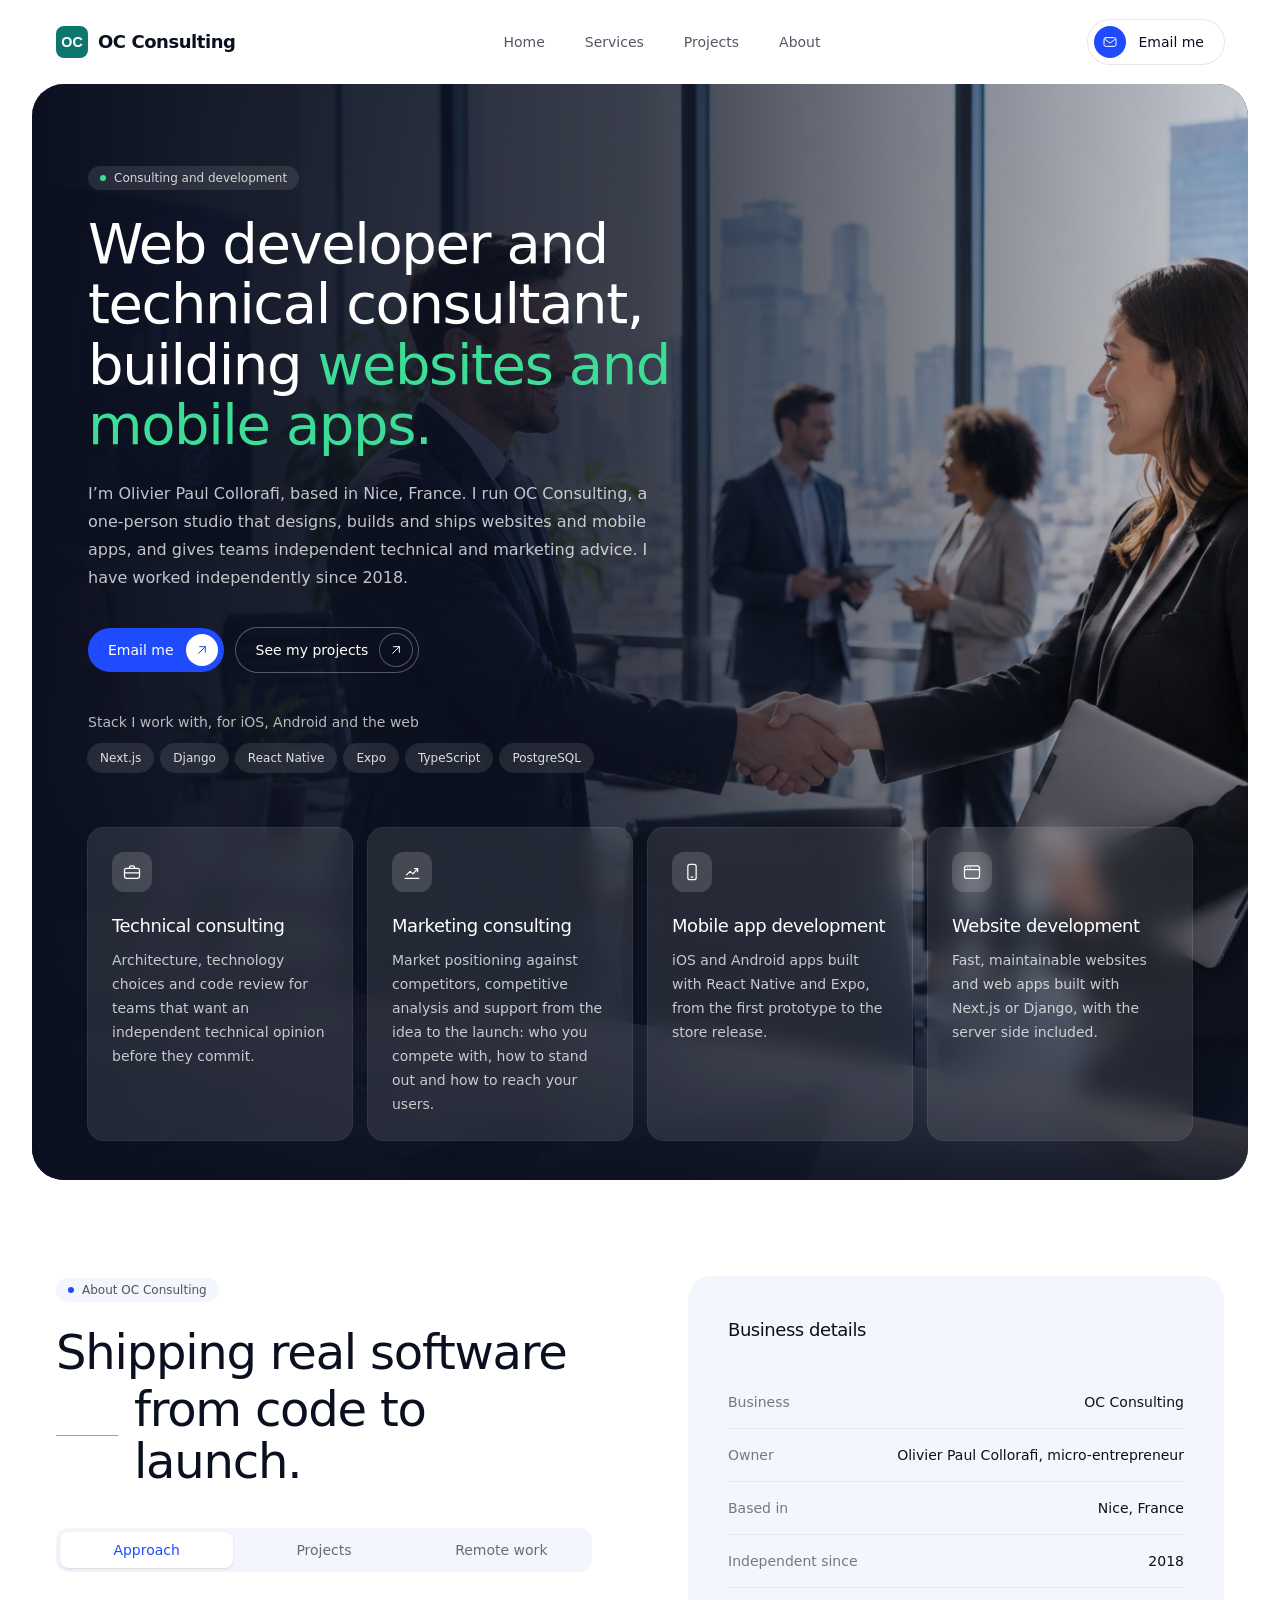
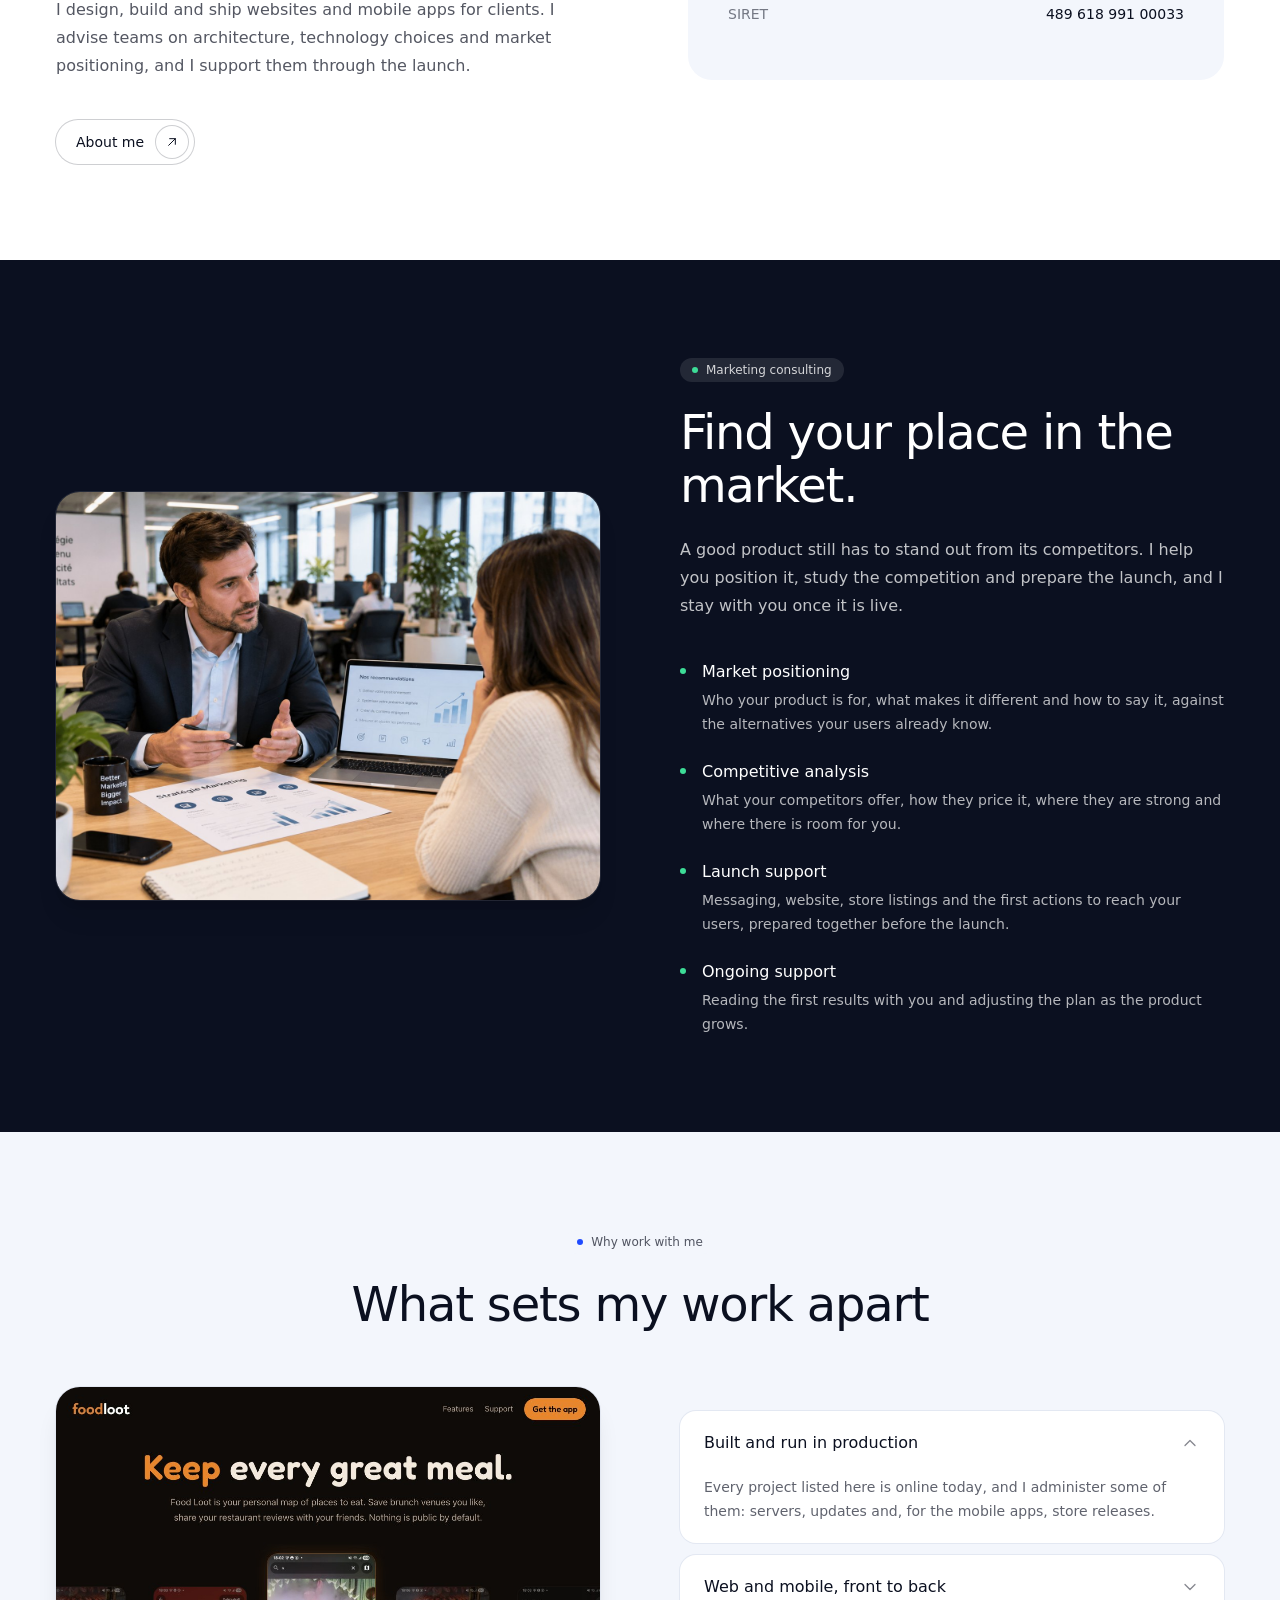
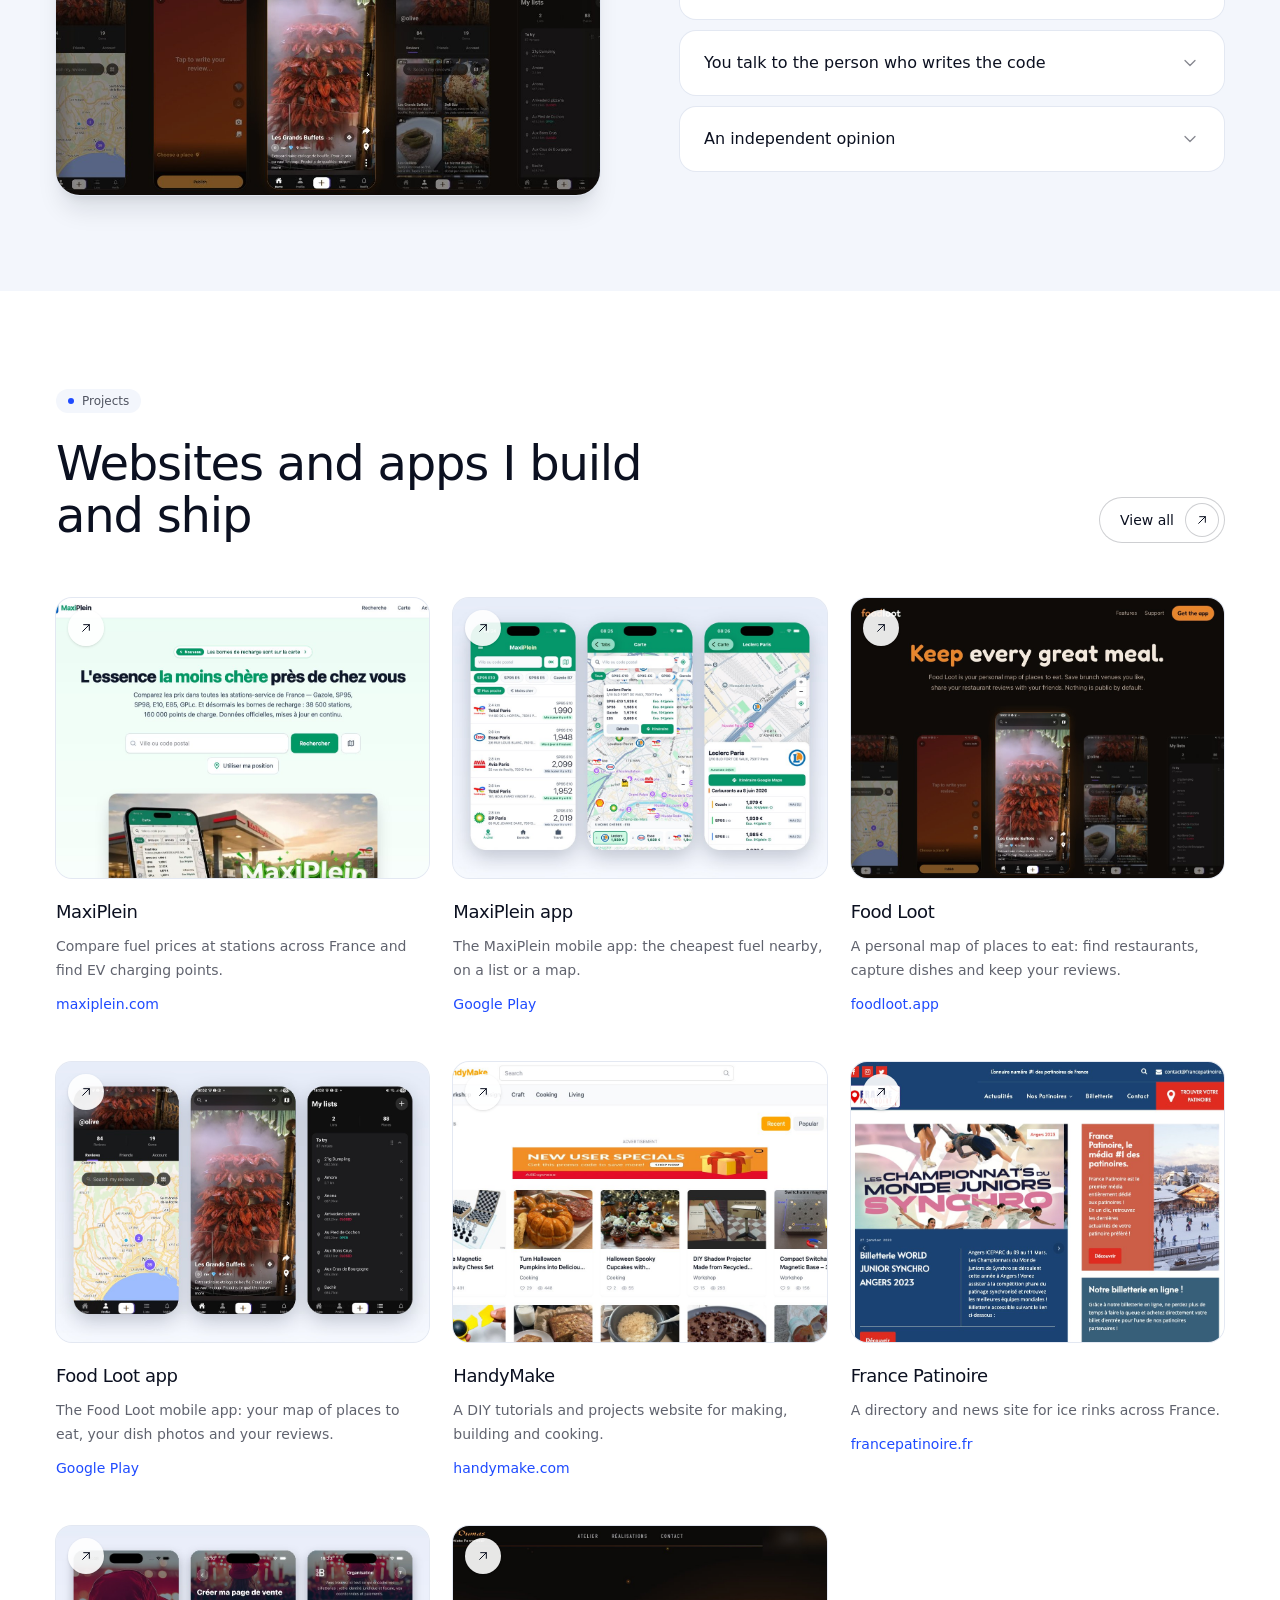
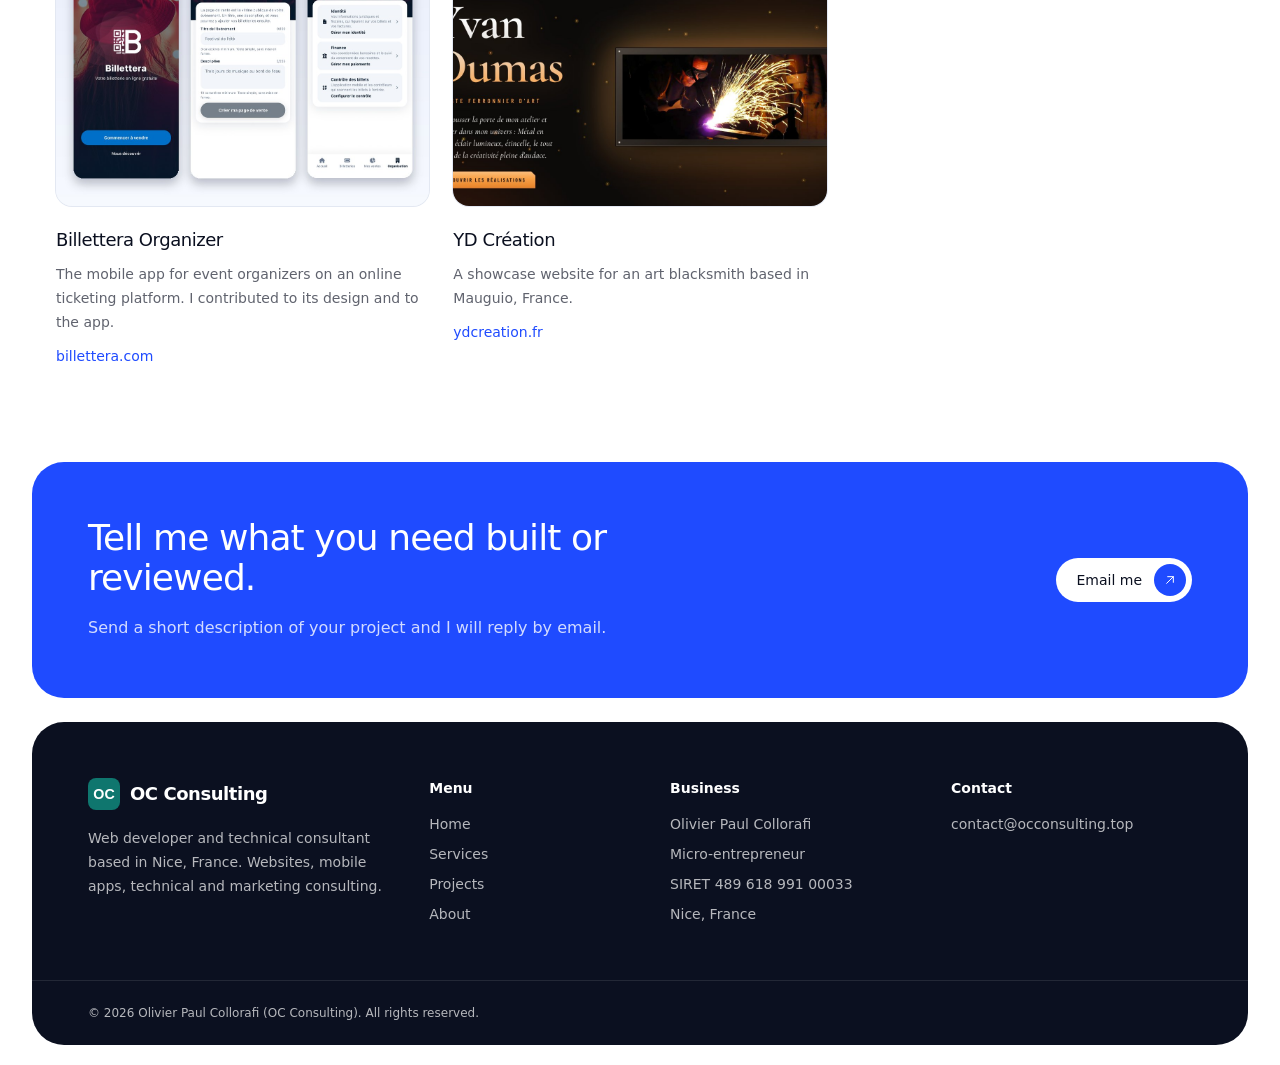
==== commit 097bafc2: "Add marketing consulting and the MaxiPlein and Food Loot apps - New marketing consulting service and" ====
--- a/index.html
+++ b/index.html
@@ -1 +1 @@
-<!DOCTYPE html><!--VxGINmrELZQdRK3a7T8ef--><html lang="en" class="h-full antialiased"><head><meta charSet="utf-8"/><meta name="viewport" content="width=device-width, initial-scale=1"/><link rel="preload" as="image" href="/_next/static/media/hero-handshake.210c5542.jpg"/><link rel="stylesheet" href="/_next/static/css/2ec675f0659fc1e9.css" data-precedence="next"/><link rel="preload" as="script" fetchPriority="low" href="/_next/static/chunks/webpack-cc18bc10ac63d38c.js"/><script src="/_next/static/chunks/98096432-09176791ef207dd8.js" async=""></script><script src="/_next/static/chunks/178-8fa55554d4d4ee43.js" async=""></script><script src="/_next/static/chunks/main-app-2e0437013e30f84b.js" async=""></script><script src="/_next/static/chunks/88-b5733e9af6a6837d.js" async=""></script><script src="/_next/static/chunks/777-2cfc4b0bc9c37247.js" async=""></script><script src="/_next/static/chunks/app/layout-67bd2bfa5011fabf.js" async=""></script><script src="/_next/static/chunks/app/page-6a938d20b6ba3970.js" async=""></script><title>Olivier Paul Collorafi - Web developer and technical consultant</title><meta name="description" content="OC Consulting is the sole proprietorship of Olivier Paul Collorafi, a web developer and technical consultant based in Nice, France. Websites, mobile apps and technical consulting."/><link rel="icon" href="/icon.svg?29041fcf75a654ab" type="image/svg+xml" sizes="any"/><script src="/_next/static/chunks/polyfills-42372ed130431b0a.js" noModule=""></script></head><body class="flex min-h-full bg-white"><div hidden=""><!--$--><!--/$--></div><div class="flex min-h-screen w-full flex-col bg-white text-ink"><header class="px-6 sm:px-10 lg:px-14"><div class="mx-auto max-w-[88rem]"><div class="flex items-center justify-between py-5"><a class="flex items-center gap-2.5 rounded text-lg font-semibold tracking-tight text-ink focus-visible:outline-2 focus-visible:outline-offset-4 focus-visible:outline-blue" href="/"><img alt="" loading="lazy" width="28" height="28" decoding="async" data-nimg="1" class="h-8 w-8" style="color:transparent" src="/_next/static/media/oc-consulting.29041fcf.svg"/>OC Consulting</a><nav aria-label="Main" class="hidden md:block"><ul class="flex items-center gap-10 text-sm font-medium text-ink/70"><li><a class="rounded transition hover:text-blue focus-visible:outline-2 focus-visible:outline-offset-4 focus-visible:outline-blue" href="/">Home</a></li><li><a class="rounded transition hover:text-blue focus-visible:outline-2 focus-visible:outline-offset-4 focus-visible:outline-blue" href="/#services">Services</a></li><li><a class="rounded transition hover:text-blue focus-visible:outline-2 focus-visible:outline-offset-4 focus-visible:outline-blue" href="/projects">Projects</a></li><li><a class="rounded transition hover:text-blue focus-visible:outline-2 focus-visible:outline-offset-4 focus-visible:outline-blue" href="/about">About</a></li></ul></nav><div class="flex items-center gap-3"><a href="mailto:contact@occonsulting.top" class="hidden items-center gap-3 rounded-full py-1.5 pr-5 pl-1.5 text-sm font-medium text-ink ring-1 ring-line transition hover:bg-mist focus-visible:outline-2 focus-visible:outline-offset-2 focus-visible:outline-blue sm:flex"><span class="flex h-8 w-8 items-center justify-center rounded-full bg-blue text-white"><svg viewBox="0 0 24 24" fill="none" stroke="currentColor" stroke-width="1.5" stroke-linecap="round" stroke-linejoin="round" aria-hidden="true" class="h-4 w-4"><rect x="3" y="5.5" width="18" height="13" rx="2.5"></rect><path d="m4 7.5 6.6 5.2a2.3 2.3 0 0 0 2.8 0L20 7.5"></path></svg></span>Email me</a><button type="button" aria-expanded="false" aria-controls="mobile-menu" aria-label="Open menu" class="flex h-10 w-10 items-center justify-center rounded-full text-ink ring-1 ring-line md:hidden"><svg viewBox="0 0 24 24" class="h-5 w-5" fill="none" stroke="currentColor" stroke-width="1.75" stroke-linecap="round" aria-hidden="true"><path d="M4 8h16M4 16h16"></path></svg></button></div></div></div></header><main class="flex-auto"><section class="px-3 sm:px-5 lg:px-8"><div class="relative isolate mx-auto max-w-[88rem] overflow-hidden rounded-[2rem] bg-navy px-6 pt-14 pb-8 sm:px-10 lg:px-14 lg:pt-20 lg:pb-10"><img alt="" decoding="async" data-nimg="fill" class="-z-20 object-cover object-[60%_60%]" style="position:absolute;height:100%;width:100%;left:0;top:0;right:0;bottom:0;color:transparent" src="/_next/static/media/hero-handshake.210c5542.jpg"/><div aria-hidden="true" class="absolute inset-0 -z-10 bg-linear-to-r from-navy via-navy/80 to-navy/20"></div><div aria-hidden="true" class="absolute inset-x-0 bottom-0 -z-10 h-2/5 bg-linear-to-t from-navy/90 to-transparent"></div><div class="max-w-2xl"><p class="inline-flex items-center gap-2 rounded-full px-3 py-1 text-xs font-medium bg-white/10 text-white/80"><span class="h-1.5 w-1.5 rounded-full bg-mint" aria-hidden="true"></span>Technical consulting and development</p><h1 class="mt-6 text-4xl font-medium tracking-tight text-white sm:text-5xl lg:text-[3.5rem] lg:leading-[1.08]">Web developer and technical consultant, building<!-- --> <span class="text-mint">websites and mobile apps.</span></h1><p class="mt-6 max-w-xl text-base/7 text-white/75">I’m <!-- -->Olivier Paul Collorafi<!-- -->, based in <!-- -->Nice, France<!-- -->. I run <!-- -->OC Consulting<!-- -->, a one-person studio that designs, builds and ships websites and mobile apps, and gives teams an independent technical opinion. I have worked independently since <!-- -->2018<!-- -->.</p><div class="mt-9 flex flex-wrap gap-3"><a href="mailto:contact@occonsulting.top" class="group inline-flex items-center gap-3 rounded-full py-1.5 pr-1.5 pl-5 text-sm font-medium transition focus-visible:outline-2 focus-visible:outline-offset-2 bg-blue text-white hover:bg-blue-dark focus-visible:outline-blue">Email me<span class="flex h-8 w-8 items-center justify-center rounded-full bg-white text-blue"><svg viewBox="0 0 24 24" fill="none" stroke="currentColor" stroke-width="1.5" stroke-linecap="round" stroke-linejoin="round" aria-hidden="true" class="h-4 w-4 transition group-hover:rotate-12"><path d="M7 17 17 7M8.5 7H17v8.5"></path></svg></span></a><a class="group inline-flex items-center gap-3 rounded-full py-1.5 pr-1.5 pl-5 text-sm font-medium transition focus-visible:outline-2 focus-visible:outline-offset-2 text-white ring-1 ring-white/30 hover:bg-white/10 focus-visible:outline-white" href="/projects">See my projects<span class="flex h-8 w-8 items-center justify-center rounded-full text-white ring-1 ring-white/30"><svg viewBox="0 0 24 24" fill="none" stroke="currentColor" stroke-width="1.5" stroke-linecap="round" stroke-linejoin="round" aria-hidden="true" class="h-4 w-4 transition group-hover:rotate-12"><path d="M7 17 17 7M8.5 7H17v8.5"></path></svg></span></a></div><p class="mt-10 text-sm font-medium text-white/70">Stack I work with, for iOS, Android and the web</p><ul class="mt-3 flex flex-wrap gap-2"><li class="rounded-full bg-white/10 px-3 py-1.5 text-xs font-medium text-white/85 ring-1 ring-white/10 backdrop-blur-sm">Next.js</li><li class="rounded-full bg-white/10 px-3 py-1.5 text-xs font-medium text-white/85 ring-1 ring-white/10 backdrop-blur-sm">Django</li><li class="rounded-full bg-white/10 px-3 py-1.5 text-xs font-medium text-white/85 ring-1 ring-white/10 backdrop-blur-sm">React Native</li><li class="rounded-full bg-white/10 px-3 py-1.5 text-xs font-medium text-white/85 ring-1 ring-white/10 backdrop-blur-sm">Expo</li><li class="rounded-full bg-white/10 px-3 py-1.5 text-xs font-medium text-white/85 ring-1 ring-white/10 backdrop-blur-sm">TypeScript</li><li class="rounded-full bg-white/10 px-3 py-1.5 text-xs font-medium text-white/85 ring-1 ring-white/10 backdrop-blur-sm">PostgreSQL</li></ul></div><ul id="services" aria-label="Services" class="mt-14 grid scroll-mt-8 gap-4 md:grid-cols-3"><li class="rounded-2xl bg-white/10 p-6 ring-1 ring-white/15 backdrop-blur-md"><span class="flex h-10 w-10 items-center justify-center rounded-xl bg-white/15 text-white"><svg viewBox="0 0 24 24" fill="none" stroke="currentColor" stroke-width="1.5" stroke-linecap="round" stroke-linejoin="round" aria-hidden="true" class="h-5 w-5"><rect x="3" y="7.5" width="18" height="12" rx="2.5"></rect><path d="M9 7.5v-1a2 2 0 0 1 2-2h2a2 2 0 0 1 2 2v1M3 13h18"></path></svg></span><h3 class="mt-5 text-lg font-medium tracking-tight text-white">Technical consulting</h3><p class="mt-2 text-sm/6 text-white/75">Architecture, technology choices and code review for teams that want an independent technical opinion before they commit.</p></li><li class="rounded-2xl bg-white/10 p-6 ring-1 ring-white/15 backdrop-blur-md"><span class="flex h-10 w-10 items-center justify-center rounded-xl bg-white/15 text-white"><svg viewBox="0 0 24 24" fill="none" stroke="currentColor" stroke-width="1.5" stroke-linecap="round" stroke-linejoin="round" aria-hidden="true" class="h-5 w-5"><rect x="7" y="2.75" width="10" height="18.5" rx="2.5"></rect><path d="M11 18.25h2"></path></svg></span><h3 class="mt-5 text-lg font-medium tracking-tight text-white">Mobile app development</h3><p class="mt-2 text-sm/6 text-white/75">iOS and Android apps built with React Native and Expo, from the first prototype to the store release.</p></li><li class="rounded-2xl bg-white/10 p-6 ring-1 ring-white/15 backdrop-blur-md"><span class="flex h-10 w-10 items-center justify-center rounded-xl bg-white/15 text-white"><svg viewBox="0 0 24 24" fill="none" stroke="currentColor" stroke-width="1.5" stroke-linecap="round" stroke-linejoin="round" aria-hidden="true" class="h-5 w-5"><rect x="3" y="4.5" width="18" height="15" rx="2.5"></rect><path d="M3 9.25h18M6.75 6.9h.01M9.5 6.9h.01"></path></svg></span><h3 class="mt-5 text-lg font-medium tracking-tight text-white">Website development</h3><p class="mt-2 text-sm/6 text-white/75">Fast, maintainable websites and web apps built with Next.js or Django, with the server side included.</p></li></ul></div></section><section aria-labelledby="about-title" class="px-6 py-20 sm:px-10 lg:px-14 lg:py-24"><div class="mx-auto grid max-w-[80rem] items-start gap-14 lg:grid-cols-2 lg:gap-24"><div><p class="inline-flex items-center gap-2 rounded-full px-3 py-1 text-xs font-medium bg-mist text-ink/70"><span class="h-1.5 w-1.5 rounded-full bg-blue" aria-hidden="true"></span>About <!-- -->OC Consulting</p><h2 id="about-title" class="mt-6 text-3xl font-medium tracking-tight text-ink sm:text-4xl lg:text-5xl lg:leading-[1.1]">Shipping real software<span class="mt-1 flex items-center gap-4"><span class="hidden h-px w-16 bg-ink/40 sm:block" aria-hidden="true"></span>from code to launch.</span></h2><div class="mt-10"><div><div role="tablist" aria-label="About OC Consulting" class="flex gap-1 rounded-xl bg-mist p-1"><button id="_R_d9btb_-tab-approach" type="button" role="tab" aria-selected="true" aria-controls="_R_d9btb_-panel-approach" tabindex="0" class="flex-1 rounded-lg px-3 py-2 text-sm font-medium transition focus-visible:outline-2 focus-visible:outline-blue bg-white text-blue shadow-sm">Approach</button><button id="_R_d9btb_-tab-products" type="button" role="tab" aria-selected="false" aria-controls="_R_d9btb_-panel-products" tabindex="-1" class="flex-1 rounded-lg px-3 py-2 text-sm font-medium transition focus-visible:outline-2 focus-visible:outline-blue text-ink/60 hover:text-ink">Products</button><button id="_R_d9btb_-tab-remote" type="button" role="tab" aria-selected="false" aria-controls="_R_d9btb_-panel-remote" tabindex="-1" class="flex-1 rounded-lg px-3 py-2 text-sm font-medium transition focus-visible:outline-2 focus-visible:outline-blue text-ink/60 hover:text-ink">Remote work</button></div><div id="_R_d9btb_-panel-approach" role="tabpanel" aria-labelledby="_R_d9btb_-tab-approach" class="mt-6 max-w-lg text-base/7 text-ink/70">I design, build and ship websites and mobile apps for clients, and I advise teams on architecture and technology choices before they commit.</div><div id="_R_d9btb_-panel-products" role="tabpanel" aria-labelledby="_R_d9btb_-tab-products" hidden="" class="mt-6 max-w-lg text-base/7 text-ink/70">I build and run my own products: MaxiPlein, Food Loot and HandyMake. I also build websites and apps for clients, such as France Patinoire, Billettera and YD Création.</div><div id="_R_d9btb_-panel-remote" role="tabpanel" aria-labelledby="_R_d9btb_-tab-remote" hidden="" class="mt-6 max-w-lg text-base/7 text-ink/70">I work remotely from Nice, France and talk with clients by email and video call.</div></div></div><div class="mt-10"><a class="group inline-flex items-center gap-3 rounded-full py-1.5 pr-1.5 pl-5 text-sm font-medium transition focus-visible:outline-2 focus-visible:outline-offset-2 text-ink ring-1 ring-ink/20 hover:bg-mist focus-visible:outline-blue" href="/about">About me<span class="flex h-8 w-8 items-center justify-center rounded-full text-ink ring-1 ring-ink/20"><svg viewBox="0 0 24 24" fill="none" stroke="currentColor" stroke-width="1.5" stroke-linecap="round" stroke-linejoin="round" aria-hidden="true" class="h-4 w-4 transition group-hover:rotate-12"><path d="M7 17 17 7M8.5 7H17v8.5"></path></svg></span></a></div></div><div class="rounded-3xl bg-mist p-8 sm:p-10"><h3 class="text-lg font-medium tracking-tight text-ink">Business details</h3><dl class="mt-8 divide-y divide-line text-sm"><div class="flex flex-col gap-1 py-4 sm:flex-row sm:justify-between"><dt class="text-ink/55">Business</dt><dd class="font-medium text-ink">OC Consulting</dd></div><div class="flex flex-col gap-1 py-4 sm:flex-row sm:justify-between"><dt class="text-ink/55">Owner</dt><dd class="font-medium text-ink">Olivier Paul Collorafi, micro-entrepreneur</dd></div><div class="flex flex-col gap-1 py-4 sm:flex-row sm:justify-between"><dt class="text-ink/55">Based in</dt><dd class="font-medium text-ink">Nice, France</dd></div><div class="flex flex-col gap-1 py-4 sm:flex-row sm:justify-between"><dt class="text-ink/55">Independent since</dt><dd class="font-medium text-ink">2018</dd></div><div class="flex flex-col gap-1 py-4 sm:flex-row sm:justify-between"><dt class="text-ink/55">SIRET</dt><dd class="font-medium text-ink">489 618 991 00033</dd></div></dl></div></div></section><section aria-labelledby="why-title" class="bg-mist px-6 py-20 sm:px-10 lg:px-14 lg:py-24"><div class="mx-auto max-w-[80rem]"><div class="mx-auto max-w-2xl text-center"><p class="inline-flex items-center gap-2 rounded-full px-3 py-1 text-xs font-medium bg-mist text-ink/70"><span class="h-1.5 w-1.5 rounded-full bg-blue" aria-hidden="true"></span>Why work with me</p><h2 id="why-title" class="mt-6 text-3xl font-medium tracking-tight text-ink sm:text-4xl lg:text-5xl lg:leading-[1.1]">What sets my work apart</h2></div><div class="mt-14 grid items-center gap-10 lg:grid-cols-2 lg:gap-20"><img alt="Screenshot of MaxiPlein, one of the products I build and run" loading="lazy" width="1280" height="800" decoding="async" data-nimg="1" class="aspect-4/3 w-full rounded-3xl object-cover object-top shadow-xl ring-1 shadow-navy/10 ring-line" style="color:transparent" src="/_next/static/media/maxiplein-wide.cecb0b21.jpg"/><div class="space-y-3"><details name="reasons" open="" class="group rounded-2xl bg-white ring-1 ring-line"><summary class="flex cursor-pointer list-none items-center justify-between gap-4 rounded-2xl px-6 py-5 text-base font-medium text-ink focus-visible:outline-2 focus-visible:outline-blue [&amp;::-webkit-details-marker]:hidden">Built and run in production<svg viewBox="0 0 24 24" fill="none" stroke="currentColor" stroke-width="1.5" stroke-linecap="round" stroke-linejoin="round" aria-hidden="true" class="h-5 w-5 flex-none text-ink/50 transition group-open:rotate-180"><path d="m6 9 6 6 6-6"></path></svg></summary><p class="px-6 pb-5 text-sm/6 text-ink/65">MaxiPlein, Food Loot and HandyMake are live products that I run myself: I handle the code, the servers and, for the apps, the store releases. I bring the same care to client work.</p></details><details name="reasons" class="group rounded-2xl bg-white ring-1 ring-line"><summary class="flex cursor-pointer list-none items-center justify-between gap-4 rounded-2xl px-6 py-5 text-base font-medium text-ink focus-visible:outline-2 focus-visible:outline-blue [&amp;::-webkit-details-marker]:hidden">Web and mobile, front to back<svg viewBox="0 0 24 24" fill="none" stroke="currentColor" stroke-width="1.5" stroke-linecap="round" stroke-linejoin="round" aria-hidden="true" class="h-5 w-5 flex-none text-ink/50 transition group-open:rotate-180"><path d="m6 9 6 6 6-6"></path></svg></summary><p class="px-6 pb-5 text-sm/6 text-ink/65">Next.js and Django for the web, React Native and Expo for mobile, with PostgreSQL and PostGIS on the data side.</p></details><details name="reasons" class="group rounded-2xl bg-white ring-1 ring-line"><summary class="flex cursor-pointer list-none items-center justify-between gap-4 rounded-2xl px-6 py-5 text-base font-medium text-ink focus-visible:outline-2 focus-visible:outline-blue [&amp;::-webkit-details-marker]:hidden">You talk to the person who writes the code<svg viewBox="0 0 24 24" fill="none" stroke="currentColor" stroke-width="1.5" stroke-linecap="round" stroke-linejoin="round" aria-hidden="true" class="h-5 w-5 flex-none text-ink/50 transition group-open:rotate-180"><path d="m6 9 6 6 6-6"></path></svg></summary><p class="px-6 pb-5 text-sm/6 text-ink/65">No account managers in between. I answer by email and join video calls to discuss your project.</p></details><details name="reasons" class="group rounded-2xl bg-white ring-1 ring-line"><summary class="flex cursor-pointer list-none items-center justify-between gap-4 rounded-2xl px-6 py-5 text-base font-medium text-ink focus-visible:outline-2 focus-visible:outline-blue [&amp;::-webkit-details-marker]:hidden">An independent technical opinion<svg viewBox="0 0 24 24" fill="none" stroke="currentColor" stroke-width="1.5" stroke-linecap="round" stroke-linejoin="round" aria-hidden="true" class="h-5 w-5 flex-none text-ink/50 transition group-open:rotate-180"><path d="m6 9 6 6 6-6"></path></svg></summary><p class="px-6 pb-5 text-sm/6 text-ink/65">Before you commit to a stack or an architecture, I give you my view on the options and their trade-offs.</p></details></div></div></div></section><section aria-labelledby="work-title" class="px-6 py-20 sm:px-10 lg:px-14 lg:py-24"><div class="mx-auto max-w-[80rem]"><div class="flex flex-col items-start justify-between gap-6 sm:flex-row sm:items-end"><div><p class="inline-flex items-center gap-2 rounded-full px-3 py-1 text-xs font-medium bg-mist text-ink/70"><span class="h-1.5 w-1.5 rounded-full bg-blue" aria-hidden="true"></span>Projects</p><h2 id="work-title" class="mt-6 max-w-2xl text-3xl font-medium tracking-tight text-ink sm:text-4xl lg:text-5xl lg:leading-[1.1]">Websites and apps I build, run and ship for clients</h2></div><a class="group inline-flex items-center gap-3 rounded-full py-1.5 pr-1.5 pl-5 text-sm font-medium transition focus-visible:outline-2 focus-visible:outline-offset-2 text-ink ring-1 ring-ink/20 hover:bg-mist focus-visible:outline-blue" href="/projects">View all<span class="flex h-8 w-8 items-center justify-center rounded-full text-ink ring-1 ring-ink/20"><svg viewBox="0 0 24 24" fill="none" stroke="currentColor" stroke-width="1.5" stroke-linecap="round" stroke-linejoin="round" aria-hidden="true" class="h-4 w-4 transition group-hover:rotate-12"><path d="M7 17 17 7M8.5 7H17v8.5"></path></svg></span></a></div><ul class="mt-14 grid gap-x-6 gap-y-12 sm:grid-cols-2 lg:grid-cols-3"><li><a href="https://maxiplein.com" target="_blank" rel="noopener noreferrer" class="group block rounded-2xl focus-visible:outline-2 focus-visible:outline-offset-4 focus-visible:outline-blue"><div class="relative overflow-hidden rounded-2xl bg-mist ring-1 ring-line"><img alt="Screenshot of MaxiPlein" loading="lazy" width="1280" height="800" decoding="async" data-nimg="1" class="aspect-4/3 w-full object-cover transition duration-300 group-hover:scale-[1.03] object-top" style="color:transparent" src="/_next/static/media/maxiplein-wide.cecb0b21.jpg"/><span class="absolute top-3 left-3 flex h-9 w-9 items-center justify-center rounded-full bg-white/90 text-ink shadow-sm"><svg viewBox="0 0 24 24" fill="none" stroke="currentColor" stroke-width="1.5" stroke-linecap="round" stroke-linejoin="round" aria-hidden="true" class="h-4 w-4"><path d="M7 17 17 7M8.5 7H17v8.5"></path></svg></span></div><p class="mt-5 inline-flex rounded-full bg-mist px-2.5 py-1 text-xs font-medium text-ink/70">My product</p><h3 class="mt-3 text-lg font-medium tracking-tight text-ink">MaxiPlein</h3><p class="mt-2 text-sm/6 text-ink/65">Compare fuel prices at stations across France and find EV charging points.</p><p class="mt-3 text-sm font-medium text-blue">maxiplein.com</p></a></li><li><a href="https://www.foodloot.app" target="_blank" rel="noopener noreferrer" class="group block rounded-2xl focus-visible:outline-2 focus-visible:outline-offset-4 focus-visible:outline-blue"><div class="relative overflow-hidden rounded-2xl bg-mist ring-1 ring-line"><img alt="Screenshot of Food Loot" loading="lazy" width="1280" height="800" decoding="async" data-nimg="1" class="aspect-4/3 w-full object-cover transition duration-300 group-hover:scale-[1.03] object-top" style="color:transparent" src="/_next/static/media/foodloot-wide.ae83b9a2.jpg"/><span class="absolute top-3 left-3 flex h-9 w-9 items-center justify-center rounded-full bg-white/90 text-ink shadow-sm"><svg viewBox="0 0 24 24" fill="none" stroke="currentColor" stroke-width="1.5" stroke-linecap="round" stroke-linejoin="round" aria-hidden="true" class="h-4 w-4"><path d="M7 17 17 7M8.5 7H17v8.5"></path></svg></span></div><p class="mt-5 inline-flex rounded-full bg-mist px-2.5 py-1 text-xs font-medium text-ink/70">My product</p><h3 class="mt-3 text-lg font-medium tracking-tight text-ink">Food Loot</h3><p class="mt-2 text-sm/6 text-ink/65">A personal map of places to eat: find restaurants, capture dishes and keep your reviews.</p><p class="mt-3 text-sm font-medium text-blue">foodloot.app</p></a></li><li><a href="https://handymake.com" target="_blank" rel="noopener noreferrer" class="group block rounded-2xl focus-visible:outline-2 focus-visible:outline-offset-4 focus-visible:outline-blue"><div class="relative overflow-hidden rounded-2xl bg-mist ring-1 ring-line"><img alt="Screenshot of HandyMake" loading="lazy" width="1280" height="800" decoding="async" data-nimg="1" class="aspect-4/3 w-full object-cover transition duration-300 group-hover:scale-[1.03] object-top" style="color:transparent" src="/_next/static/media/handymake-wide.92b5b11e.jpg"/><span class="absolute top-3 left-3 flex h-9 w-9 items-center justify-center rounded-full bg-white/90 text-ink shadow-sm"><svg viewBox="0 0 24 24" fill="none" stroke="currentColor" stroke-width="1.5" stroke-linecap="round" stroke-linejoin="round" aria-hidden="true" class="h-4 w-4"><path d="M7 17 17 7M8.5 7H17v8.5"></path></svg></span></div><p class="mt-5 inline-flex rounded-full bg-mist px-2.5 py-1 text-xs font-medium text-ink/70">My product</p><h3 class="mt-3 text-lg font-medium tracking-tight text-ink">HandyMake</h3><p class="mt-2 text-sm/6 text-ink/65">A DIY tutorials and projects website for making, building and cooking.</p><p class="mt-3 text-sm font-medium text-blue">handymake.com</p></a></li><li><a href="https://francepatinoire.fr" target="_blank" rel="noopener noreferrer" class="group block rounded-2xl focus-visible:outline-2 focus-visible:outline-offset-4 focus-visible:outline-blue"><div class="relative overflow-hidden rounded-2xl bg-mist ring-1 ring-line"><img alt="Screenshot of France Patinoire" loading="lazy" width="1280" height="800" decoding="async" data-nimg="1" class="aspect-4/3 w-full object-cover transition duration-300 group-hover:scale-[1.03] object-top" style="color:transparent" src="/_next/static/media/francepatinoire-wide.e395f0a6.jpg"/><span class="absolute top-3 left-3 flex h-9 w-9 items-center justify-center rounded-full bg-white/90 text-ink shadow-sm"><svg viewBox="0 0 24 24" fill="none" stroke="currentColor" stroke-width="1.5" stroke-linecap="round" stroke-linejoin="round" aria-hidden="true" class="h-4 w-4"><path d="M7 17 17 7M8.5 7H17v8.5"></path></svg></span></div><p class="mt-5 inline-flex rounded-full bg-mist px-2.5 py-1 text-xs font-medium text-ink/70">Client work</p><h3 class="mt-3 text-lg font-medium tracking-tight text-ink">France Patinoire</h3><p class="mt-2 text-sm/6 text-ink/65">A directory and news site for ice rinks across France.</p><p class="mt-3 text-sm font-medium text-blue">francepatinoire.fr</p></a></li><li><a href="https://billettera.com" target="_blank" rel="noopener noreferrer" class="group block rounded-2xl focus-visible:outline-2 focus-visible:outline-offset-4 focus-visible:outline-blue"><div class="relative overflow-hidden rounded-2xl bg-mist ring-1 ring-line"><img alt="Screenshot of Billettera Organizer" loading="lazy" width="1280" height="800" decoding="async" data-nimg="1" class="aspect-4/3 w-full object-cover transition duration-300 group-hover:scale-[1.03] object-center" style="color:transparent" src="/_next/static/media/billettera-wide.25b15184.jpg"/><span class="absolute top-3 left-3 flex h-9 w-9 items-center justify-center rounded-full bg-white/90 text-ink shadow-sm"><svg viewBox="0 0 24 24" fill="none" stroke="currentColor" stroke-width="1.5" stroke-linecap="round" stroke-linejoin="round" aria-hidden="true" class="h-4 w-4"><path d="M7 17 17 7M8.5 7H17v8.5"></path></svg></span></div><p class="mt-5 inline-flex rounded-full bg-mist px-2.5 py-1 text-xs font-medium text-ink/70">Client work</p><h3 class="mt-3 text-lg font-medium tracking-tight text-ink">Billettera Organizer</h3><p class="mt-2 text-sm/6 text-ink/65">The mobile app for event organizers on an online ticketing platform. I contributed to its design and to the app.</p><p class="mt-3 text-sm font-medium text-blue">billettera.com</p></a></li><li><a href="https://ydcreation.fr" target="_blank" rel="noopener noreferrer" class="group block rounded-2xl focus-visible:outline-2 focus-visible:outline-offset-4 focus-visible:outline-blue"><div class="relative overflow-hidden rounded-2xl bg-mist ring-1 ring-line"><img alt="Screenshot of YD Création" loading="lazy" width="1280" height="800" decoding="async" data-nimg="1" class="aspect-4/3 w-full object-cover transition duration-300 group-hover:scale-[1.03] object-top" style="color:transparent" src="/_next/static/media/ydcreation-wide.7559a0f1.jpg"/><span class="absolute top-3 left-3 flex h-9 w-9 items-center justify-center rounded-full bg-white/90 text-ink shadow-sm"><svg viewBox="0 0 24 24" fill="none" stroke="currentColor" stroke-width="1.5" stroke-linecap="round" stroke-linejoin="round" aria-hidden="true" class="h-4 w-4"><path d="M7 17 17 7M8.5 7H17v8.5"></path></svg></span></div><p class="mt-5 inline-flex rounded-full bg-mist px-2.5 py-1 text-xs font-medium text-ink/70">Client work</p><h3 class="mt-3 text-lg font-medium tracking-tight text-ink">YD Création</h3><p class="mt-2 text-sm/6 text-ink/65">A showcase website for an art blacksmith based in Mauguio, France.</p><p class="mt-3 text-sm font-medium text-blue">ydcreation.fr</p></a></li></ul></div></section><section aria-label="Contact" class="px-3 pb-6 sm:px-5 lg:px-8"><div class="mx-auto flex max-w-[88rem] flex-col items-start justify-between gap-8 rounded-[2rem] bg-blue px-8 py-14 sm:px-12 md:flex-row md:items-center lg:px-14"><div class="max-w-xl"><h2 class="text-3xl font-medium tracking-tight text-white sm:text-4xl">Tell me what you need built or reviewed.</h2><p class="mt-4 text-base/7 text-white/80">Send a short description of your project and I will reply by email.</p></div><a href="mailto:contact@occonsulting.top" class="group inline-flex items-center gap-3 rounded-full py-1.5 pr-1.5 pl-5 text-sm font-medium transition focus-visible:outline-2 focus-visible:outline-offset-2 bg-white text-ink hover:bg-mist focus-visible:outline-white">Email me<span class="flex h-8 w-8 items-center justify-center rounded-full bg-blue text-white"><svg viewBox="0 0 24 24" fill="none" stroke="currentColor" stroke-width="1.5" stroke-linecap="round" stroke-linejoin="round" aria-hidden="true" class="h-4 w-4 transition group-hover:rotate-12"><path d="M7 17 17 7M8.5 7H17v8.5"></path></svg></span></a></div></section><!--$--><!--/$--></main><footer class="flex-none px-3 pb-3 sm:px-5 sm:pb-5 lg:px-8"><div class="mx-auto max-w-[88rem] rounded-[2rem] bg-navy text-white/70"><div class="grid gap-10 px-8 py-14 sm:px-12 md:grid-cols-[1.5fr_1fr_1.2fr_1.2fr] lg:px-14"><div><p class="flex items-center gap-2.5 text-lg font-semibold tracking-tight text-white"><img alt="" loading="lazy" width="28" height="28" decoding="async" data-nimg="1" class="h-8 w-8" style="color:transparent" src="/_next/static/media/oc-consulting.29041fcf.svg"/>OC Consulting</p><p class="mt-4 max-w-xs text-sm/6">Web developer and technical consultant<!-- --> based in <!-- -->Nice, France<!-- -->. Websites, mobile apps and technical consulting.</p></div><div><h2 class="text-sm font-semibold text-white">Menu</h2><ul class="mt-4 space-y-2.5 text-sm"><li><a class="transition hover:text-white" href="/">Home</a></li><li><a class="transition hover:text-white" href="/#services">Services</a></li><li><a class="transition hover:text-white" href="/projects">Projects</a></li><li><a class="transition hover:text-white" href="/about">About</a></li></ul></div><div><h2 class="text-sm font-semibold text-white">Business</h2><ul class="mt-4 space-y-2.5 text-sm"><li>Olivier Paul Collorafi</li><li>Micro-entrepreneur</li><li>SIRET <!-- -->489 618 991 00033</li><li>Nice, France</li></ul></div><div><h2 class="text-sm font-semibold text-white">Contact</h2><ul class="mt-4 space-y-2.5 text-sm"><li><a href="mailto:contact@occonsulting.top" class="break-all transition hover:text-white">contact@occonsulting.top</a></li></ul></div></div><p class="border-t border-white/10 px-8 py-6 text-xs sm:px-12 lg:px-14">© <!-- -->2026<!-- --> <!-- -->Olivier Paul Collorafi<!-- --> (<!-- -->OC Consulting<!-- -->). All rights reserved.</p></div></footer></div><script src="/_next/static/chunks/webpack-cc18bc10ac63d38c.js" id="_R_" async=""></script><script>(self.__next_f=self.__next_f||[]).push([0])</script><script>self.__next_f.push([1,"1:\"$Sreact.fragment\"\n2:I[3388,[\"88\",\"static/chunks/88-b5733e9af6a6837d.js\",\"777\",\"static/chunks/777-2cfc4b0bc9c37247.js\",\"177\",\"static/chunks/app/layout-67bd2bfa5011fabf.js\"],\"Header\"]\n3:I[6237,[],\"\"]\n4:I[4089,[],\"\"]\n5:I[5088,[\"88\",\"static/chunks/88-b5733e9af6a6837d.js\",\"777\",\"static/chunks/777-2cfc4b0bc9c37247.js\",\"974\",\"static/chunks/app/page-6a938d20b6ba3970.js\"],\"\"]\n6:I[8777,[\"88\",\"static/chunks/88-b5733e9af6a6837d.js\",\"777\",\"static/chunks/777-2cfc4b0bc9c37247.js\",\"974\",\"static/chunks/app/page-6a938d20b6ba3970.js\"],\"Image\"]\n9:I[3071,[],\"\"]\n:HL[\"/_next/static/css/2ec675f0659fc1e9.css\",\"style\"]\n"])</script><script>self.__next_f.push([1,"0:{\"P\":null,\"b\":\"VxGINmrELZQdRK3a7T8ef\",\"p\":\"\",\"c\":[\"\",\"\"],\"i\":false,\"f\":[[[\"\",{\"children\":[\"__PAGE__\",{}]},\"$undefined\",\"$undefined\",true],[\"\",[\"$\",\"$1\",\"c\",{\"children\":[[[\"$\",\"link\",\"0\",{\"rel\":\"stylesheet\",\"href\":\"/_next/static/css/2ec675f0659fc1e9.css\",\"precedence\":\"next\",\"crossOrigin\":\"$undefined\",\"nonce\":\"$undefined\"}]],[\"$\",\"html\",null,{\"lang\":\"en\",\"className\":\"h-full antialiased\",\"children\":[\"$\",\"body\",null,{\"className\":\"flex min-h-full bg-white\",\"children\":[\"$\",\"div\",null,{\"className\":\"flex min-h-screen w-full flex-col bg-white text-ink\",\"children\":[[\"$\",\"$L2\",null,{}],[\"$\",\"main\",null,{\"className\":\"flex-auto\",\"children\":[\"$\",\"$L3\",null,{\"parallelRouterKey\":\"children\",\"error\":\"$undefined\",\"errorStyles\":\"$undefined\",\"errorScripts\":\"$undefined\",\"template\":[\"$\",\"$L4\",null,{}],\"templateStyles\":\"$undefined\",\"templateScripts\":\"$undefined\",\"notFound\":[[\"$\",\"div\",null,{\"className\":\"px-6 pt-16 pb-32 sm:px-10 lg:px-14\",\"children\":[\"$\",\"div\",null,{\"className\":\"mx-auto max-w-[80rem]\",\"children\":[[\"$\",\"p\",null,{\"className\":\"text-sm font-medium text-ink/55\",\"children\":\"404\"}],[\"$\",\"h1\",null,{\"className\":\"mt-3 text-4xl font-medium tracking-tight text-ink sm:text-5xl\",\"children\":\"Page not found\"}],[\"$\",\"p\",null,{\"className\":\"mt-4 max-w-md text-base/7 text-ink/65\",\"children\":\"This page does not exist. It may have moved, or the address may have a typo.\"}],[\"$\",\"div\",null,{\"className\":\"mt-8\",\"children\":[\"$\",\"$L5\",null,{\"href\":\"/\",\"className\":\"group inline-flex items-center gap-3 rounded-full py-1.5 pr-1.5 pl-5 text-sm font-medium transition focus-visible:outline-2 focus-visible:outline-offset-2 bg-blue text-white hover:bg-blue-dark focus-visible:outline-blue\",\"children\":[\"Back to the home page\",[\"$\",\"span\",null,{\"className\":\"flex h-8 w-8 items-center justify-center rounded-full bg-white text-blue\",\"children\":[\"$\",\"svg\",null,{\"viewBox\":\"0 0 24 24\",\"fill\":\"none\",\"stroke\":\"currentColor\",\"strokeWidth\":1.5,\"strokeLinecap\":\"round\",\"strokeLinejoin\":\"round\",\"aria-hidden\":true,\"className\":\"h-4 w-4 transition group-hover:rotate-12\",\"children\":[\"$\",\"path\",null,{\"d\":\"M7 17 17 7M8.5 7H17v8.5\"}]}]}]]}]}]]}]}],[]],\"forbidden\":\"$undefined\",\"unauthorized\":\"$undefined\"}]}],[\"$\",\"footer\",null,{\"className\":\"flex-none px-3 pb-3 sm:px-5 sm:pb-5 lg:px-8\",\"children\":[\"$\",\"div\",null,{\"className\":\"mx-auto max-w-[88rem] rounded-[2rem] bg-navy text-white/70\",\"children\":[[\"$\",\"div\",null,{\"className\":\"grid gap-10 px-8 py-14 sm:px-12 md:grid-cols-[1.5fr_1fr_1.2fr_1.2fr] lg:px-14\",\"children\":[[\"$\",\"div\",null,{\"children\":[[\"$\",\"p\",null,{\"className\":\"flex items-center gap-2.5 text-lg font-semibold tracking-tight text-white\",\"children\":[[\"$\",\"$L6\",null,{\"src\":{\"src\":\"/_next/static/media/oc-consulting.29041fcf.svg\",\"height\":28,\"width\":28,\"blurWidth\":0,\"blurHeight\":0},\"alt\":\"\",\"className\":\"h-8 w-8\",\"unoptimized\":true}],\"OC Consulting\"]}],[\"$\",\"p\",null,{\"className\":\"mt-4 max-w-xs text-sm/6\",\"children\":[\"Web developer and technical consultant\",\" based in \",\"Nice, France\",\". Websites, mobile apps and technical consulting.\"]}]]}],[\"$\",\"div\",null,{\"children\":[[\"$\",\"h2\",null,{\"className\":\"text-sm font-semibold text-white\",\"children\":\"Menu\"}],[\"$\",\"ul\",null,{\"className\":\"mt-4 space-y-2.5 text-sm\",\"children\":[[\"$\",\"li\",\"/\",{\"children\":[\"$\",\"$L5\",null,{\"href\":\"/\",\"className\":\"transition hover:text-white\",\"children\":\"Home\"}]}],[\"$\",\"li\",\"/#services\",{\"children\":[\"$\",\"$L5\",null,{\"href\":\"/#services\",\"className\":\"transition hover:text-white\",\"children\":\"Services\"}]}],[\"$\",\"li\",\"/projects\",{\"children\":[\"$\",\"$L5\",null,{\"href\":\"/projects\",\"className\":\"transition hover:text-white\",\"children\":\"Projects\"}]}],[\"$\",\"li\",\"/about\",{\"children\":[\"$\",\"$L5\",null,{\"href\":\"/about\",\"className\":\"transition hover:text-white\",\"children\":\"About\"}]}]]}]]}],[\"$\",\"div\",null,{\"children\":[[\"$\",\"h2\",null,{\"className\":\"text-sm font-semibold text-white\",\"children\":\"Business\"}],[\"$\",\"ul\",null,{\"className\":\"mt-4 space-y-2.5 text-sm\",\"children\":[[\"$\",\"li\",null,{\"children\":\"Olivier Paul Collorafi\"}],[\"$\",\"li\",null,{\"children\":\"Micro-entrepreneur\"}],[\"$\",\"li\",null,{\"children\":[\"SIRET \",\"489 618 991 00033\"]}],[\"$\",\"li\",null,{\"children\":\"Nice, France\"}]]}]]}],[\"$\",\"div\",null,{\"children\":[[\"$\",\"h2\",null,{\"className\":\"text-sm font-semibold text-white\",\"children\":\"Contact\"}],[\"$\",\"ul\",null,{\"className\":\"mt-4 space-y-2.5 text-sm\",\"children\":[\"$\",\"li\",null,{\"children\":[\"$\",\"a\",null,{\"href\":\"mailto:contact@occonsulting.top\",\"className\":\"break-all transition hover:text-white\",\"children\":\"contact@occonsulting.top\"}]}]}]]}]]}],[\"$\",\"p\",null,{\"className\":\"border-t border-white/10 px-8 py-6 text-xs sm:px-12 lg:px-14\",\"children\":[\"© \",2026,\" \",\"Olivier Paul Collorafi\",\" (\",\"OC Consulting\",\"). All rights reserved.\"]}]]}]}]]}]}]}]]}],{\"children\":[\"__PAGE__\",\"$L7\",{},null,false]},null,false],\"$L8\",false]],\"m\":\"$undefined\",\"G\":[\"$9\",[]],\"s\":false,\"S\":true}\n"])</script><script>self.__next_f.push([1,"11:I[7632,[],\"ViewportBoundary\"]\n13:I[7632,[],\"MetadataBoundary\"]\n14:\"$Sreact.suspense\"\n"])</script><script>self.__next_f.push([1,"7:[\"$\",\"$1\",\"c\",{\"children\":[[[\"$\",\"section\",null,{\"className\":\"px-3 sm:px-5 lg:px-8\",\"children\":[\"$\",\"div\",null,{\"className\":\"relative isolate mx-auto max-w-[88rem] overflow-hidden rounded-[2rem] bg-navy px-6 pt-14 pb-8 sm:px-10 lg:px-14 lg:pt-20 lg:pb-10\",\"children\":[[\"$\",\"$L6\",null,{\"src\":{\"src\":\"/_next/static/media/hero-handshake.210c5542.jpg\",\"height\":1024,\"width\":1536,\"blurDataURL\":\"[data-uri]\",\"blurWidth\":8,\"blurHeight\":5},\"alt\":\"\",\"fill\":true,\"sizes\":\"(min-width: 1408px) 88rem, 100vw\",\"className\":\"-z-20 object-cover object-[60%_60%]\",\"priority\":true}],[\"$\",\"div\",null,{\"aria-hidden\":\"true\",\"className\":\"absolute inset-0 -z-10 bg-linear-to-r from-navy via-navy/80 to-navy/20\"}],[\"$\",\"div\",null,{\"aria-hidden\":\"true\",\"className\":\"absolute inset-x-0 bottom-0 -z-10 h-2/5 bg-linear-to-t from-navy/90 to-transparent\"}],[\"$\",\"div\",null,{\"className\":\"max-w-2xl\",\"children\":[[\"$\",\"p\",null,{\"className\":\"inline-flex items-center gap-2 rounded-full px-3 py-1 text-xs font-medium bg-white/10 text-white/80\",\"children\":[[\"$\",\"span\",null,{\"className\":\"h-1.5 w-1.5 rounded-full bg-mint\",\"aria-hidden\":\"true\"}],\"Technical consulting and development\"]}],[\"$\",\"h1\",null,{\"className\":\"mt-6 text-4xl font-medium tracking-tight text-white sm:text-5xl lg:text-[3.5rem] lg:leading-[1.08]\",\"children\":[\"Web developer and technical consultant, building\",\" \",[\"$\",\"span\",null,{\"className\":\"text-mint\",\"children\":\"websites and mobile apps.\"}]]}],[\"$\",\"p\",null,{\"className\":\"mt-6 max-w-xl text-base/7 text-white/75\",\"children\":[\"I’m \",\"Olivier Paul Collorafi\",\", based in \",\"Nice, France\",\". I run \",\"OC Consulting\",\", a one-person studio that designs, builds and ships websites and mobile apps, and gives teams an independent technical opinion. I have worked independently since \",\"2018\",\".\"]}],[\"$\",\"div\",null,{\"className\":\"mt-9 flex flex-wrap gap-3\",\"children\":[[\"$\",\"a\",null,{\"href\":\"mailto:contact@occonsulting.top\",\"className\":\"group inline-flex items-center gap-3 rounded-full py-1.5 pr-1.5 pl-5 text-sm font-medium transition focus-visible:outline-2 focus-visible:outline-offset-2 bg-blue text-white hover:bg-blue-dark focus-visible:outline-blue\",\"children\":[\"Email me\",[\"$\",\"span\",null,{\"className\":\"flex h-8 w-8 items-center justify-center rounded-full bg-white text-blue\",\"children\":[\"$\",\"svg\",null,{\"viewBox\":\"0 0 24 24\",\"fill\":\"none\",\"stroke\":\"currentColor\",\"strokeWidth\":1.5,\"strokeLinecap\":\"round\",\"strokeLinejoin\":\"round\",\"aria-hidden\":true,\"className\":\"h-4 w-4 transition group-hover:rotate-12\",\"children\":[\"$\",\"path\",null,{\"d\":\"M7 17 17 7M8.5 7H17v8.5\"}]}]}]]}],[\"$\",\"$L5\",null,{\"href\":\"/projects\",\"className\":\"group inline-flex items-center gap-3 rounded-full py-1.5 pr-1.5 pl-5 text-sm font-medium transition focus-visible:outline-2 focus-visible:outline-offset-2 text-white ring-1 ring-white/30 hover:bg-white/10 focus-visible:outline-white\",\"children\":[\"See my projects\",[\"$\",\"span\",null,{\"className\":\"flex h-8 w-8 items-center justify-center rounded-full text-white ring-1 ring-white/30\",\"children\":[\"$\",\"svg\",null,{\"viewBox\":\"0 0 24 24\",\"fill\":\"none\",\"stroke\":\"currentColor\",\"strokeWidth\":1.5,\"strokeLinecap\":\"round\",\"strokeLinejoin\":\"round\",\"aria-hidden\":true,\"className\":\"h-4 w-4 transition group-hover:rotate-12\",\"children\":[\"$\",\"path\",null,{\"d\":\"M7 17 17 7M8.5 7H17v8.5\"}]}]}]]}]]}],[\"$\",\"p\",null,{\"className\":\"mt-10 text-sm font-medium text-white/70\",\"children\":\"Stack I work with, for iOS, Android and the web\"}],\"$La\"]}],\"$Lb\"]}]}],\"$Lc\",\"$Ld\",\"$Le\",\"$Lf\"],null,\"$L10\"]}]\n"])</script><script>self.__next_f.push([1,"8:[\"$\",\"$1\",\"h\",{\"children\":[null,[[\"$\",\"$L11\",null,{\"children\":\"$L12\"}],null],[\"$\",\"$L13\",null,{\"children\":[\"$\",\"div\",null,{\"hidden\":true,\"children\":[\"$\",\"$14\",null,{\"fallback\":null,\"children\":\"$L15\"}]}]}]]}]\n"])</script><script>self.__next_f.push([1,"16:I[7635,[\"88\",\"static/chunks/88-b5733e9af6a6837d.js\",\"777\",\"static/chunks/777-2cfc4b0bc9c37247.js\",\"974\",\"static/chunks/app/page-6a938d20b6ba3970.js\"],\"Tabs\"]\n23:I[7632,[],\"OutletBoundary\"]\n25:I[7481,[],\"AsyncMetadataOutlet\"]\n"])</script><script>self.__next_f.push([1,"a:[\"$\",\"ul\",null,{\"className\":\"mt-3 flex flex-wrap gap-2\",\"children\":[[\"$\",\"li\",\"Next.js\",{\"className\":\"rounded-full bg-white/10 px-3 py-1.5 text-xs font-medium text-white/85 ring-1 ring-white/10 backdrop-blur-sm\",\"children\":\"Next.js\"}],[\"$\",\"li\",\"Django\",{\"className\":\"rounded-full bg-white/10 px-3 py-1.5 text-xs font-medium text-white/85 ring-1 ring-white/10 backdrop-blur-sm\",\"children\":\"Django\"}],[\"$\",\"li\",\"React Native\",{\"className\":\"rounded-full bg-white/10 px-3 py-1.5 text-xs font-medium text-white/85 ring-1 ring-white/10 backdrop-blur-sm\",\"children\":\"React Native\"}],[\"$\",\"li\",\"Expo\",{\"className\":\"rounded-full bg-white/10 px-3 py-1.5 text-xs font-medium text-white/85 ring-1 ring-white/10 backdrop-blur-sm\",\"children\":\"Expo\"}],[\"$\",\"li\",\"TypeScript\",{\"className\":\"rounded-full bg-white/10 px-3 py-1.5 text-xs font-medium text-white/85 ring-1 ring-white/10 backdrop-blur-sm\",\"children\":\"TypeScript\"}],[\"$\",\"li\",\"PostgreSQL\",{\"className\":\"rounded-full bg-white/10 px-3 py-1.5 text-xs font-medium text-white/85 ring-1 ring-white/10 backdrop-blur-sm\",\"children\":\"PostgreSQL\"}]]}]\n"])</script><script>self.__next_f.push([1,"b:[\"$\",\"ul\",null,{\"id\":\"services\",\"aria-label\":\"Services\",\"className\":\"mt-14 grid scroll-mt-8 gap-4 md:grid-cols-3\",\"children\":[[\"$\",\"li\",\"Technical consulting\",{\"className\":\"rounded-2xl bg-white/10 p-6 ring-1 ring-white/15 backdrop-blur-md\",\"children\":[[\"$\",\"span\",null,{\"className\":\"flex h-10 w-10 items-center justify-center rounded-xl bg-white/15 text-white\",\"children\":[\"$\",\"svg\",null,{\"viewBox\":\"0 0 24 24\",\"fill\":\"none\",\"stroke\":\"currentColor\",\"strokeWidth\":1.5,\"strokeLinecap\":\"round\",\"strokeLinejoin\":\"round\",\"aria-hidden\":true,\"className\":\"h-5 w-5\",\"children\":[[\"$\",\"rect\",null,{\"x\":\"3\",\"y\":\"7.5\",\"width\":\"18\",\"height\":\"12\",\"rx\":\"2.5\"}],[\"$\",\"path\",null,{\"d\":\"M9 7.5v-1a2 2 0 0 1 2-2h2a2 2 0 0 1 2 2v1M3 13h18\"}]]}]}],[\"$\",\"h3\",null,{\"className\":\"mt-5 text-lg font-medium tracking-tight text-white\",\"children\":\"Technical consulting\"}],[\"$\",\"p\",null,{\"className\":\"mt-2 text-sm/6 text-white/75\",\"children\":\"Architecture, technology choices and code review for teams that want an independent technical opinion before they commit.\"}]]}],[\"$\",\"li\",\"Mobile app development\",{\"className\":\"rounded-2xl bg-white/10 p-6 ring-1 ring-white/15 backdrop-blur-md\",\"children\":[[\"$\",\"span\",null,{\"className\":\"flex h-10 w-10 items-center justify-center rounded-xl bg-white/15 text-white\",\"children\":[\"$\",\"svg\",null,{\"viewBox\":\"0 0 24 24\",\"fill\":\"none\",\"stroke\":\"currentColor\",\"strokeWidth\":1.5,\"strokeLinecap\":\"round\",\"strokeLinejoin\":\"round\",\"aria-hidden\":true,\"className\":\"h-5 w-5\",\"children\":[[\"$\",\"rect\",null,{\"x\":\"7\",\"y\":\"2.75\",\"width\":\"10\",\"height\":\"18.5\",\"rx\":\"2.5\"}],[\"$\",\"path\",null,{\"d\":\"M11 18.25h2\"}]]}]}],[\"$\",\"h3\",null,{\"className\":\"mt-5 text-lg font-medium tracking-tight text-white\",\"children\":\"Mobile app development\"}],[\"$\",\"p\",null,{\"className\":\"mt-2 text-sm/6 text-white/75\",\"children\":\"iOS and Android apps built with React Native and Expo, from the first prototype to the store release.\"}]]}],[\"$\",\"li\",\"Website development\",{\"className\":\"rounded-2xl bg-white/10 p-6 ring-1 ring-white/15 backdrop-blur-md\",\"children\":[[\"$\",\"span\",null,{\"className\":\"flex h-10 w-10 items-center justify-center rounded-xl bg-white/15 text-white\",\"children\":[\"$\",\"svg\",null,{\"viewBox\":\"0 0 24 24\",\"fill\":\"none\",\"stroke\":\"currentColor\",\"strokeWidth\":1.5,\"strokeLinecap\":\"round\",\"strokeLinejoin\":\"round\",\"aria-hidden\":true,\"className\":\"h-5 w-5\",\"children\":[[\"$\",\"rect\",null,{\"x\":\"3\",\"y\":\"4.5\",\"width\":\"18\",\"height\":\"15\",\"rx\":\"2.5\"}],[\"$\",\"path\",null,{\"d\":\"M3 9.25h18M6.75 6.9h.01M9.5 6.9h.01\"}]]}]}],[\"$\",\"h3\",null,{\"className\":\"mt-5 text-lg font-medium tracking-tight text-white\",\"children\":\"Website development\"}],[\"$\",\"p\",null,{\"className\":\"mt-2 text-sm/6 text-white/75\",\"children\":\"Fast, maintainable websites and web apps built with Next.js or Django, with the server side included.\"}]]}]]}]\n"])</script><script>self.__next_f.push([1,"c:[\"$\",\"section\",null,{\"aria-labelledby\":\"about-title\",\"className\":\"px-6 py-20 sm:px-10 lg:px-14 lg:py-24\",\"children\":[\"$\",\"div\",null,{\"className\":\"mx-auto grid max-w-[80rem] items-start gap-14 lg:grid-cols-2 lg:gap-24\",\"children\":[[\"$\",\"div\",null,{\"children\":[[\"$\",\"p\",null,{\"className\":\"inline-flex items-center gap-2 rounded-full px-3 py-1 text-xs font-medium bg-mist text-ink/70\",\"children\":[[\"$\",\"span\",null,{\"className\":\"h-1.5 w-1.5 rounded-full bg-blue\",\"aria-hidden\":\"true\"}],[\"About \",\"OC Consulting\"]]}],[\"$\",\"h2\",null,{\"id\":\"about-title\",\"className\":\"mt-6 text-3xl font-medium tracking-tight text-ink sm:text-4xl lg:text-5xl lg:leading-[1.1]\",\"children\":[\"Shipping real software\",[\"$\",\"span\",null,{\"className\":\"mt-1 flex items-center gap-4\",\"children\":[[\"$\",\"span\",null,{\"className\":\"hidden h-px w-16 bg-ink/40 sm:block\",\"aria-hidden\":\"true\"}],\"from code to launch.\"]}]]}],[\"$\",\"div\",null,{\"className\":\"mt-10\",\"children\":[\"$\",\"$L16\",null,{\"tabs\":[{\"id\":\"approach\",\"label\":\"Approach\",\"content\":\"I design, build and ship websites and mobile apps for clients, and I advise teams on architecture and technology choices before they commit.\"},{\"id\":\"products\",\"label\":\"Products\",\"content\":\"I build and run my own products: MaxiPlein, Food Loot and HandyMake. I also build websites and apps for clients, such as France Patinoire, Billettera and YD Création.\"},{\"id\":\"remote\",\"label\":\"Remote work\",\"content\":\"I work remotely from Nice, France and talk with clients by email and video call.\"}],\"label\":\"About OC Consulting\"}]}],[\"$\",\"div\",null,{\"className\":\"mt-10\",\"children\":[\"$\",\"$L5\",null,{\"href\":\"/about\",\"className\":\"group inline-flex items-center gap-3 rounded-full py-1.5 pr-1.5 pl-5 text-sm font-medium transition focus-visible:outline-2 focus-visible:outline-offset-2 text-ink ring-1 ring-ink/20 hover:bg-mist focus-visible:outline-blue\",\"children\":[\"About me\",[\"$\",\"span\",null,{\"className\":\"flex h-8 w-8 items-center justify-center rounded-full text-ink ring-1 ring-ink/20\",\"children\":[\"$\",\"svg\",null,{\"viewBox\":\"0 0 24 24\",\"fill\":\"none\",\"stroke\":\"currentColor\",\"strokeWidth\":1.5,\"strokeLinecap\":\"round\",\"strokeLinejoin\":\"round\",\"aria-hidden\":true,\"className\":\"h-4 w-4 transition group-hover:rotate-12\",\"children\":[\"$\",\"path\",null,{\"d\":\"M7 17 17 7M8.5 7H17v8.5\"}]}]}]]}]}]]}],[\"$\",\"div\",null,{\"className\":\"rounded-3xl bg-mist p-8 sm:p-10\",\"children\":[[\"$\",\"h3\",null,{\"className\":\"text-lg font-medium tracking-tight text-ink\",\"children\":\"Business details\"}],[\"$\",\"dl\",null,{\"className\":\"mt-8 divide-y divide-line text-sm\",\"children\":[[\"$\",\"div\",\"Business\",{\"className\":\"flex flex-col gap-1 py-4 sm:flex-row sm:justify-between\",\"children\":[[\"$\",\"dt\",null,{\"className\":\"text-ink/55\",\"children\":\"Business\"}],[\"$\",\"dd\",null,{\"className\":\"font-medium text-ink\",\"children\":\"OC Consulting\"}]]}],[\"$\",\"div\",\"Owner\",{\"className\":\"flex flex-col gap-1 py-4 sm:flex-row sm:justify-between\",\"children\":[[\"$\",\"dt\",null,{\"className\":\"text-ink/55\",\"children\":\"Owner\"}],[\"$\",\"dd\",null,{\"className\":\"font-medium text-ink\",\"children\":\"Olivier Paul Collorafi, micro-entrepreneur\"}]]}],[\"$\",\"div\",\"Based in\",{\"className\":\"flex flex-col gap-1 py-4 sm:flex-row sm:justify-between\",\"children\":[[\"$\",\"dt\",null,{\"className\":\"text-ink/55\",\"children\":\"Based in\"}],[\"$\",\"dd\",null,{\"className\":\"font-medium text-ink\",\"children\":\"Nice, France\"}]]}],[\"$\",\"div\",\"Independent since\",{\"className\":\"flex flex-col gap-1 py-4 sm:flex-row sm:justify-between\",\"children\":[[\"$\",\"dt\",null,{\"className\":\"text-ink/55\",\"children\":\"Independent since\"}],[\"$\",\"dd\",null,{\"className\":\"font-medium text-ink\",\"children\":\"2018\"}]]}],[\"$\",\"div\",\"SIRET\",{\"className\":\"flex flex-col gap-1 py-4 sm:flex-row sm:justify-between\",\"children\":[[\"$\",\"dt\",null,{\"className\":\"text-ink/55\",\"children\":\"SIRET\"}],[\"$\",\"dd\",null,{\"className\":\"font-medium text-ink\",\"children\":\"489 618 991 00033\"}]]}]]}]]}]]}]}]\n"])</script><script>self.__next_f.push([1,"d:[\"$\",\"section\",null,{\"aria-labelledby\":\"why-title\",\"className\":\"bg-mist px-6 py-20 sm:px-10 lg:px-14 lg:py-24\",\"children\":[\"$\",\"div\",null,{\"className\":\"mx-auto max-w-[80rem]\",\"children\":[[\"$\",\"div\",null,{\"className\":\"mx-auto max-w-2xl text-center\",\"children\":[[\"$\",\"p\",null,{\"className\":\"inline-flex items-center gap-2 rounded-full px-3 py-1 text-xs font-medium bg-mist text-ink/70\",\"children\":[[\"$\",\"span\",null,{\"className\":\"h-1.5 w-1.5 rounded-full bg-blue\",\"aria-hidden\":\"true\"}],\"Why work with me\"]}],[\"$\",\"h2\",null,{\"id\":\"why-title\",\"className\":\"mt-6 text-3xl font-medium tracking-tight text-ink sm:text-4xl lg:text-5xl lg:leading-[1.1]\",\"children\":\"What sets my work apart\"}]]}],[\"$\",\"div\",null,{\"className\":\"mt-14 grid items-center gap-10 lg:grid-cols-2 lg:gap-20\",\"children\":[[\"$\",\"$L6\",null,{\"src\":{\"src\":\"/_next/static/media/maxiplein-wide.cecb0b21.jpg\",\"height\":800,\"width\":1280,\"blurDataURL\":\"[data-uri]\",\"blurWidth\":8,\"blurHeight\":5},\"alt\":\"Screenshot of MaxiPlein, one of the products I build and run\",\"sizes\":\"(min-width: 1024px) 40rem, 100vw\",\"className\":\"aspect-4/3 w-full rounded-3xl object-cover object-top shadow-xl ring-1 shadow-navy/10 ring-line\"}],[\"$\",\"div\",null,{\"className\":\"space-y-3\",\"children\":[[\"$\",\"details\",\"Built and run in production\",{\"name\":\"reasons\",\"open\":true,\"className\":\"group rounded-2xl bg-white ring-1 ring-line\",\"children\":[[\"$\",\"summary\",null,{\"className\":\"flex cursor-pointer list-none items-center justify-between gap-4 rounded-2xl px-6 py-5 text-base font-medium text-ink focus-visible:outline-2 focus-visible:outline-blue [\u0026::-webkit-details-marker]:hidden\",\"children\":[\"Built and run in production\",[\"$\",\"svg\",null,{\"viewBox\":\"0 0 24 24\",\"fill\":\"none\",\"stroke\":\"currentColor\",\"strokeWidth\":1.5,\"strokeLinecap\":\"round\",\"strokeLinejoin\":\"round\",\"aria-hidden\":true,\"className\":\"h-5 w-5 flex-none text-ink/50 transition group-open:rotate-180\",\"children\":[\"$\",\"path\",null,{\"d\":\"m6 9 6 6 6-6\"}]}]]}],[\"$\",\"p\",null,{\"className\":\"px-6 pb-5 text-sm/6 text-ink/65\",\"children\":\"MaxiPlein, Food Loot and HandyMake are live products that I run myself: I handle the code, the servers and, for the apps, the store releases. I bring the same care to client work.\"}]]}],[\"$\",\"details\",\"Web and mobile, front to back\",{\"name\":\"reasons\",\"open\":false,\"className\":\"group rounded-2xl bg-white ring-1 ring-line\",\"children\":[[\"$\",\"summary\",null,{\"className\":\"flex cursor-pointer list-none items-center justify-between gap-4 rounded-2xl px-6 py-5 text-base font-medium text-ink focus-visible:outline-2 focus-visible:outline-blue [\u0026::-webkit-details-marker]:hidden\",\"children\":[\"Web and mobile, front to back\",[\"$\",\"svg\",null,{\"viewBox\":\"0 0 24 24\",\"fill\":\"none\",\"stroke\":\"currentColor\",\"strokeWidth\":1.5,\"strokeLinecap\":\"round\",\"strokeLinejoin\":\"round\",\"aria-hidden\":true,\"className\":\"h-5 w-5 flex-none text-ink/50 transition group-open:rotate-180\",\"children\":[\"$\",\"path\",null,{\"d\":\"m6 9 6 6 6-6\"}]}]]}],[\"$\",\"p\",null,{\"className\":\"px-6 pb-5 text-sm/6 text-ink/65\",\"children\":\"Next.js and Django for the web, React Native and Expo for mobile, with PostgreSQL and PostGIS on the data side.\"}]]}],[\"$\",\"details\",\"You talk to the person who writes the code\",{\"name\":\"reasons\",\"open\":false,\"className\":\"group rounded-2xl bg-white ring-1 ring-line\",\"children\":[[\"$\",\"summary\",null,{\"className\":\"flex cursor-pointer list-none items-center justify-between gap-4 rounded-2xl px-6 py-5 text-base font-medium text-ink focus-visible:outline-2 focus-visible:outline-blue [\u0026::-webkit-details-marker]:hidden\",\"children\":[\"You talk to the person who writes the code\",\"$L17\"]}],\"$L18\"]}],\"$L19\"]}]]}]]}]}]\n"])</script><script>self.__next_f.push([1,"e:[\"$\",\"section\",null,{\"aria-labelledby\":\"work-title\",\"className\":\"px-6 py-20 sm:px-10 lg:px-14 lg:py-24\",\"children\":[\"$\",\"div\",null,{\"className\":\"mx-auto max-w-[80rem]\",\"children\":[[\"$\",\"div\",null,{\"className\":\"flex flex-col items-start justify-between gap-6 sm:flex-row sm:items-end\",\"children\":[[\"$\",\"div\",null,{\"children\":[[\"$\",\"p\",null,{\"className\":\"inline-flex items-center gap-2 rounded-full px-3 py-1 text-xs font-medium bg-mist text-ink/70\",\"children\":[[\"$\",\"span\",null,{\"className\":\"h-1.5 w-1.5 rounded-full bg-blue\",\"aria-hidden\":\"true\"}],\"Projects\"]}],[\"$\",\"h2\",null,{\"id\":\"work-title\",\"className\":\"mt-6 max-w-2xl text-3xl font-medium tracking-tight text-ink sm:text-4xl lg:text-5xl lg:leading-[1.1]\",\"children\":\"Websites and apps I build, run and ship for clients\"}]]}],[\"$\",\"$L5\",null,{\"href\":\"/projects\",\"className\":\"group inline-flex items-center gap-3 rounded-full py-1.5 pr-1.5 pl-5 text-sm font-medium transition focus-visible:outline-2 focus-visible:outline-offset-2 text-ink ring-1 ring-ink/20 hover:bg-mist focus-visible:outline-blue\",\"children\":[\"View all\",[\"$\",\"span\",null,{\"className\":\"flex h-8 w-8 items-center justify-center rounded-full text-ink ring-1 ring-ink/20\",\"children\":[\"$\",\"svg\",null,{\"viewBox\":\"0 0 24 24\",\"fill\":\"none\",\"stroke\":\"currentColor\",\"strokeWidth\":1.5,\"strokeLinecap\":\"round\",\"strokeLinejoin\":\"round\",\"aria-hidden\":true,\"className\":\"h-4 w-4 transition group-hover:rotate-12\",\"children\":[\"$\",\"path\",null,{\"d\":\"M7 17 17 7M8.5 7H17v8.5\"}]}]}]]}]]}],[\"$\",\"ul\",null,{\"className\":\"mt-14 grid gap-x-6 gap-y-12 sm:grid-cols-2 lg:grid-cols-3\",\"children\":[[\"$\",\"li\",\"MaxiPlein\",{\"children\":[\"$\",\"a\",null,{\"href\":\"https://maxiplein.com\",\"target\":\"_blank\",\"rel\":\"noopener noreferrer\",\"className\":\"group block rounded-2xl focus-visible:outline-2 focus-visible:outline-offset-4 focus-visible:outline-blue\",\"children\":[[\"$\",\"div\",null,{\"className\":\"relative overflow-hidden rounded-2xl bg-mist ring-1 ring-line\",\"children\":[[\"$\",\"$L6\",null,{\"src\":\"$d:props:children:props:children:1:props:children:0:props:src\",\"alt\":\"Screenshot of MaxiPlein\",\"sizes\":\"(min-width: 1024px) 18rem, (min-width: 640px) 50vw, 100vw\",\"className\":\"aspect-4/3 w-full object-cover transition duration-300 group-hover:scale-[1.03] object-top\"}],[\"$\",\"span\",null,{\"className\":\"absolute top-3 left-3 flex h-9 w-9 items-center justify-center rounded-full bg-white/90 text-ink shadow-sm\",\"children\":[\"$\",\"svg\",null,{\"viewBox\":\"0 0 24 24\",\"fill\":\"none\",\"stroke\":\"currentColor\",\"strokeWidth\":1.5,\"strokeLinecap\":\"round\",\"strokeLinejoin\":\"round\",\"aria-hidden\":true,\"className\":\"h-4 w-4\",\"children\":[\"$\",\"path\",null,{\"d\":\"M7 17 17 7M8.5 7H17v8.5\"}]}]}]]}],[\"$\",\"p\",null,{\"className\":\"mt-5 inline-flex rounded-full bg-mist px-2.5 py-1 text-xs font-medium text-ink/70\",\"children\":\"My product\"}],[\"$\",\"h3\",null,{\"className\":\"mt-3 text-lg font-medium tracking-tight text-ink\",\"children\":\"MaxiPlein\"}],[\"$\",\"p\",null,{\"className\":\"mt-2 text-sm/6 text-ink/65\",\"children\":\"Compare fuel prices at stations across France and find EV charging points.\"}],[\"$\",\"p\",null,{\"className\":\"mt-3 text-sm font-medium text-blue\",\"children\":\"maxiplein.com\"}]]}]}],[\"$\",\"li\",\"Food Loot\",{\"children\":[\"$\",\"a\",null,{\"href\":\"https://www.foodloot.app\",\"target\":\"_blank\",\"rel\":\"noopener noreferrer\",\"className\":\"group block rounded-2xl focus-visible:outline-2 focus-visible:outline-offset-4 focus-visible:outline-blue\",\"children\":[[\"$\",\"div\",null,{\"className\":\"relative overflow-hidden rounded-2xl bg-mist ring-1 ring-line\",\"children\":[[\"$\",\"$L6\",null,{\"src\":{\"src\":\"/_next/static/media/foodloot-wide.ae83b9a2.jpg\",\"height\":800,\"width\":1280,\"blurDataURL\":\"[data-uri]\",\"blurWidth\":8,\"blurHeight\":5},\"alt\":\"Screenshot of Food Loot\",\"sizes\":\"(min-width: 1024px) 18rem, (min-width: 640px) 50vw, 100vw\",\"className\":\"aspect-4/3 w-full object-cover transition duration-300 group-hover:scale-[1.03] object-top\"}],\"$L1a\"]}],\"$L1b\",\"$L1c\",\"$L1d\",\"$L1e\"]}]}],\"$L1f\",\"$L20\",\"$L21\",\"$L22\"]}]]}]}]\n"])</script><script>self.__next_f.push([1,"f:[\"$\",\"section\",null,{\"aria-label\":\"Contact\",\"className\":\"px-3 pb-6 sm:px-5 lg:px-8\",\"children\":[\"$\",\"div\",null,{\"className\":\"mx-auto flex max-w-[88rem] flex-col items-start justify-between gap-8 rounded-[2rem] bg-blue px-8 py-14 sm:px-12 md:flex-row md:items-center lg:px-14\",\"children\":[[\"$\",\"div\",null,{\"className\":\"max-w-xl\",\"children\":[[\"$\",\"h2\",null,{\"className\":\"text-3xl font-medium tracking-tight text-white sm:text-4xl\",\"children\":\"Tell me what you need built or reviewed.\"}],[\"$\",\"p\",null,{\"className\":\"mt-4 text-base/7 text-white/80\",\"children\":\"Send a short description of your project and I will reply by email.\"}]]}],[\"$\",\"a\",null,{\"href\":\"mailto:contact@occonsulting.top\",\"className\":\"group inline-flex items-center gap-3 rounded-full py-1.5 pr-1.5 pl-5 text-sm font-medium transition focus-visible:outline-2 focus-visible:outline-offset-2 bg-white text-ink hover:bg-mist focus-visible:outline-white\",\"children\":[\"Email me\",[\"$\",\"span\",null,{\"className\":\"flex h-8 w-8 items-center justify-center rounded-full bg-blue text-white\",\"children\":[\"$\",\"svg\",null,{\"viewBox\":\"0 0 24 24\",\"fill\":\"none\",\"stroke\":\"currentColor\",\"strokeWidth\":1.5,\"strokeLinecap\":\"round\",\"strokeLinejoin\":\"round\",\"aria-hidden\":true,\"className\":\"h-4 w-4 transition group-hover:rotate-12\",\"children\":[\"$\",\"path\",null,{\"d\":\"M7 17 17 7M8.5 7H17v8.5\"}]}]}]]}]]}]}]\n"])</script><script>self.__next_f.push([1,"10:[\"$\",\"$L23\",null,{\"children\":[\"$L24\",[\"$\",\"$L25\",null,{\"promise\":\"$@26\"}]]}]\n"])</script><script>self.__next_f.push([1,"17:[\"$\",\"svg\",null,{\"viewBox\":\"0 0 24 24\",\"fill\":\"none\",\"stroke\":\"currentColor\",\"strokeWidth\":1.5,\"strokeLinecap\":\"round\",\"strokeLinejoin\":\"round\",\"aria-hidden\":true,\"className\":\"h-5 w-5 flex-none text-ink/50 transition group-open:rotate-180\",\"children\":[\"$\",\"path\",null,{\"d\":\"m6 9 6 6 6-6\"}]}]\n18:[\"$\",\"p\",null,{\"className\":\"px-6 pb-5 text-sm/6 text-ink/65\",\"children\":\"No account managers in between. I answer by email and join video calls to discuss your project.\"}]\n"])</script><script>self.__next_f.push([1,"19:[\"$\",\"details\",\"An independent technical opinion\",{\"name\":\"reasons\",\"open\":false,\"className\":\"group rounded-2xl bg-white ring-1 ring-line\",\"children\":[[\"$\",\"summary\",null,{\"className\":\"flex cursor-pointer list-none items-center justify-between gap-4 rounded-2xl px-6 py-5 text-base font-medium text-ink focus-visible:outline-2 focus-visible:outline-blue [\u0026::-webkit-details-marker]:hidden\",\"children\":[\"An independent technical opinion\",[\"$\",\"svg\",null,{\"viewBox\":\"0 0 24 24\",\"fill\":\"none\",\"stroke\":\"currentColor\",\"strokeWidth\":1.5,\"strokeLinecap\":\"round\",\"strokeLinejoin\":\"round\",\"aria-hidden\":true,\"className\":\"h-5 w-5 flex-none text-ink/50 transition group-open:rotate-180\",\"children\":[\"$\",\"path\",null,{\"d\":\"m6 9 6 6 6-6\"}]}]]}],[\"$\",\"p\",null,{\"className\":\"px-6 pb-5 text-sm/6 text-ink/65\",\"children\":\"Before you commit to a stack or an architecture, I give you my view on the options and their trade-offs.\"}]]}]\n"])</script><script>self.__next_f.push([1,"1a:[\"$\",\"span\",null,{\"className\":\"absolute top-3 left-3 flex h-9 w-9 items-center justify-center rounded-full bg-white/90 text-ink shadow-sm\",\"children\":[\"$\",\"svg\",null,{\"viewBox\":\"0 0 24 24\",\"fill\":\"none\",\"stroke\":\"currentColor\",\"strokeWidth\":1.5,\"strokeLinecap\":\"round\",\"strokeLinejoin\":\"round\",\"aria-hidden\":true,\"className\":\"h-4 w-4\",\"children\":[\"$\",\"path\",null,{\"d\":\"M7 17 17 7M8.5 7H17v8.5\"}]}]}]\n1b:[\"$\",\"p\",null,{\"className\":\"mt-5 inline-flex rounded-full bg-mist px-2.5 py-1 text-xs font-medium text-ink/70\",\"children\":\"My product\"}]\n1c:[\"$\",\"h3\",null,{\"className\":\"mt-3 text-lg font-medium tracking-tight text-ink\",\"children\":\"Food Loot\"}]\n1d:[\"$\",\"p\",null,{\"className\":\"mt-2 text-sm/6 text-ink/65\",\"children\":\"A personal map of places to eat: find restaurants, capture dishes and keep your reviews.\"}]\n1e:[\"$\",\"p\",null,{\"className\":\"mt-3 text-sm font-medium text-blue\",\"children\":\"foodloot.app\"}]\n"])</script><script>self.__next_f.push([1,"1f:[\"$\",\"li\",\"HandyMake\",{\"children\":[\"$\",\"a\",null,{\"href\":\"https://handymake.com\",\"target\":\"_blank\",\"rel\":\"noopener noreferrer\",\"className\":\"group block rounded-2xl focus-visible:outline-2 focus-visible:outline-offset-4 focus-visible:outline-blue\",\"children\":[[\"$\",\"div\",null,{\"className\":\"relative overflow-hidden rounded-2xl bg-mist ring-1 ring-line\",\"children\":[[\"$\",\"$L6\",null,{\"src\":{\"src\":\"/_next/static/media/handymake-wide.92b5b11e.jpg\",\"height\":800,\"width\":1280,\"blurDataURL\":\"[data-uri]\",\"blurWidth\":8,\"blurHeight\":5},\"alt\":\"Screenshot of HandyMake\",\"sizes\":\"(min-width: 1024px) 18rem, (min-width: 640px) 50vw, 100vw\",\"className\":\"aspect-4/3 w-full object-cover transition duration-300 group-hover:scale-[1.03] object-top\"}],[\"$\",\"span\",null,{\"className\":\"absolute top-3 left-3 flex h-9 w-9 items-center justify-center rounded-full bg-white/90 text-ink shadow-sm\",\"children\":[\"$\",\"svg\",null,{\"viewBox\":\"0 0 24 24\",\"fill\":\"none\",\"stroke\":\"currentColor\",\"strokeWidth\":1.5,\"strokeLinecap\":\"round\",\"strokeLinejoin\":\"round\",\"aria-hidden\":true,\"className\":\"h-4 w-4\",\"children\":[\"$\",\"path\",null,{\"d\":\"M7 17 17 7M8.5 7H17v8.5\"}]}]}]]}],[\"$\",\"p\",null,{\"className\":\"mt-5 inline-flex rounded-full bg-mist px-2.5 py-1 text-xs font-medium text-ink/70\",\"children\":\"My product\"}],[\"$\",\"h3\",null,{\"className\":\"mt-3 text-lg font-medium tracking-tight text-ink\",\"children\":\"HandyMake\"}],[\"$\",\"p\",null,{\"className\":\"mt-2 text-sm/6 text-ink/65\",\"children\":\"A DIY tutorials and projects website for making, building and cooking.\"}],[\"$\",\"p\",null,{\"className\":\"mt-3 text-sm font-medium text-blue\",\"children\":\"handymake.com\"}]]}]}]\n"])</script><script>self.__next_f.push([1,"20:[\"$\",\"li\",\"France Patinoire\",{\"children\":[\"$\",\"a\",null,{\"href\":\"https://francepatinoire.fr\",\"target\":\"_blank\",\"rel\":\"noopener noreferrer\",\"className\":\"group block rounded-2xl focus-visible:outline-2 focus-visible:outline-offset-4 focus-visible:outline-blue\",\"children\":[[\"$\",\"div\",null,{\"className\":\"relative overflow-hidden rounded-2xl bg-mist ring-1 ring-line\",\"children\":[[\"$\",\"$L6\",null,{\"src\":{\"src\":\"/_next/static/media/francepatinoire-wide.e395f0a6.jpg\",\"height\":800,\"width\":1280,\"blurDataURL\":\"[data-uri]\",\"blurWidth\":8,\"blurHeight\":5},\"alt\":\"Screenshot of France Patinoire\",\"sizes\":\"(min-width: 1024px) 18rem, (min-width: 640px) 50vw, 100vw\",\"className\":\"aspect-4/3 w-full object-cover transition duration-300 group-hover:scale-[1.03] object-top\"}],[\"$\",\"span\",null,{\"className\":\"absolute top-3 left-3 flex h-9 w-9 items-center justify-center rounded-full bg-white/90 text-ink shadow-sm\",\"children\":[\"$\",\"svg\",null,{\"viewBox\":\"0 0 24 24\",\"fill\":\"none\",\"stroke\":\"currentColor\",\"strokeWidth\":1.5,\"strokeLinecap\":\"round\",\"strokeLinejoin\":\"round\",\"aria-hidden\":true,\"className\":\"h-4 w-4\",\"children\":[\"$\",\"path\",null,{\"d\":\"M7 17 17 7M8.5 7H17v8.5\"}]}]}]]}],[\"$\",\"p\",null,{\"className\":\"mt-5 inline-flex rounded-full bg-mist px-2.5 py-1 text-xs font-medium text-ink/70\",\"children\":\"Client work\"}],[\"$\",\"h3\",null,{\"className\":\"mt-3 text-lg font-medium tracking-tight text-ink\",\"children\":\"France Patinoire\"}],[\"$\",\"p\",null,{\"className\":\"mt-2 text-sm/6 text-ink/65\",\"children\":\"A directory and news site for ice rinks across France.\"}],[\"$\",\"p\",null,{\"className\":\"mt-3 text-sm font-medium text-blue\",\"children\":\"francepatinoire.fr\"}]]}]}]\n"])</script><script>self.__next_f.push([1,"21:[\"$\",\"li\",\"Billettera Organizer\",{\"children\":[\"$\",\"a\",null,{\"href\":\"https://billettera.com\",\"target\":\"_blank\",\"rel\":\"noopener noreferrer\",\"className\":\"group block rounded-2xl focus-visible:outline-2 focus-visible:outline-offset-4 focus-visible:outline-blue\",\"children\":[[\"$\",\"div\",null,{\"className\":\"relative overflow-hidden rounded-2xl bg-mist ring-1 ring-line\",\"children\":[[\"$\",\"$L6\",null,{\"src\":{\"src\":\"/_next/static/media/billettera-wide.25b15184.jpg\",\"height\":800,\"width\":1280,\"blurDataURL\":\"[data-uri]\",\"blurWidth\":8,\"blurHeight\":5},\"alt\":\"Screenshot of Billettera Organizer\",\"sizes\":\"(min-width: 1024px) 18rem, (min-width: 640px) 50vw, 100vw\",\"className\":\"aspect-4/3 w-full object-cover transition duration-300 group-hover:scale-[1.03] object-center\"}],[\"$\",\"span\",null,{\"className\":\"absolute top-3 left-3 flex h-9 w-9 items-center justify-center rounded-full bg-white/90 text-ink shadow-sm\",\"children\":[\"$\",\"svg\",null,{\"viewBox\":\"0 0 24 24\",\"fill\":\"none\",\"stroke\":\"currentColor\",\"strokeWidth\":1.5,\"strokeLinecap\":\"round\",\"strokeLinejoin\":\"round\",\"aria-hidden\":true,\"className\":\"h-4 w-4\",\"children\":[\"$\",\"path\",null,{\"d\":\"M7 17 17 7M8.5 7H17v8.5\"}]}]}]]}],[\"$\",\"p\",null,{\"className\":\"mt-5 inline-flex rounded-full bg-mist px-2.5 py-1 text-xs font-medium text-ink/70\",\"children\":\"Client work\"}],[\"$\",\"h3\",null,{\"className\":\"mt-3 text-lg font-medium tracking-tight text-ink\",\"children\":\"Billettera Organizer\"}],[\"$\",\"p\",null,{\"className\":\"mt-2 text-sm/6 text-ink/65\",\"children\":\"The mobile app for event organizers on an online ticketing platform. I contributed to its design and to the app.\"}],[\"$\",\"p\",null,{\"className\":\"mt-3 text-sm font-medium text-blue\",\"children\":\"billettera.com\"}]]}]}]\n"])</script><script>self.__next_f.push([1,"22:[\"$\",\"li\",\"YD Création\",{\"children\":[\"$\",\"a\",null,{\"href\":\"https://ydcreation.fr\",\"target\":\"_blank\",\"rel\":\"noopener noreferrer\",\"className\":\"group block rounded-2xl focus-visible:outline-2 focus-visible:outline-offset-4 focus-visible:outline-blue\",\"children\":[[\"$\",\"div\",null,{\"className\":\"relative overflow-hidden rounded-2xl bg-mist ring-1 ring-line\",\"children\":[[\"$\",\"$L6\",null,{\"src\":{\"src\":\"/_next/static/media/ydcreation-wide.7559a0f1.jpg\",\"height\":800,\"width\":1280,\"blurDataURL\":\"[data-uri]\",\"blurWidth\":8,\"blurHeight\":5},\"alt\":\"Screenshot of YD Création\",\"sizes\":\"(min-width: 1024px) 18rem, (min-width: 640px) 50vw, 100vw\",\"className\":\"aspect-4/3 w-full object-cover transition duration-300 group-hover:scale-[1.03] object-top\"}],[\"$\",\"span\",null,{\"className\":\"absolute top-3 left-3 flex h-9 w-9 items-center justify-center rounded-full bg-white/90 text-ink shadow-sm\",\"children\":[\"$\",\"svg\",null,{\"viewBox\":\"0 0 24 24\",\"fill\":\"none\",\"stroke\":\"currentColor\",\"strokeWidth\":1.5,\"strokeLinecap\":\"round\",\"strokeLinejoin\":\"round\",\"aria-hidden\":true,\"className\":\"h-4 w-4\",\"children\":[\"$\",\"path\",null,{\"d\":\"M7 17 17 7M8.5 7H17v8.5\"}]}]}]]}],[\"$\",\"p\",null,{\"className\":\"mt-5 inline-flex rounded-full bg-mist px-2.5 py-1 text-xs font-medium text-ink/70\",\"children\":\"Client work\"}],[\"$\",\"h3\",null,{\"className\":\"mt-3 text-lg font-medium tracking-tight text-ink\",\"children\":\"YD Création\"}],[\"$\",\"p\",null,{\"className\":\"mt-2 text-sm/6 text-ink/65\",\"children\":\"A showcase website for an art blacksmith based in Mauguio, France.\"}],[\"$\",\"p\",null,{\"className\":\"mt-3 text-sm font-medium text-blue\",\"children\":\"ydcreation.fr\"}]]}]}]\n"])</script><script>self.__next_f.push([1,"12:[[\"$\",\"meta\",\"0\",{\"charSet\":\"utf-8\"}],[\"$\",\"meta\",\"1\",{\"name\":\"viewport\",\"content\":\"width=device-width, initial-scale=1\"}]]\n"])</script><script>self.__next_f.push([1,"24:null\n"])</script><script>self.__next_f.push([1,"27:I[5049,[],\"IconMark\"]\n26:{\"metadata\":[[\"$\",\"title\",\"0\",{\"children\":\"Olivier Paul Collorafi - Web developer and technical consultant\"}],[\"$\",\"meta\",\"1\",{\"name\":\"description\",\"content\":\"OC Consulting is the sole proprietorship of Olivier Paul Collorafi, a web developer and technical consultant based in Nice, France. Websites, mobile apps and technical consulting.\"}],[\"$\",\"link\",\"2\",{\"rel\":\"icon\",\"href\":\"/icon.svg?29041fcf75a654ab\",\"type\":\"image/svg+xml\",\"sizes\":\"any\"}],[\"$\",\"$L27\",\"3\",{}]],\"error\":null,\"digest\":\"$undefined\"}\n15:\"$26:metadata\"\n"])</script></body></html>+<!DOCTYPE html><!--_itOLIOI_2j85pssIfLth--><html lang="en" class="h-full antialiased"><head><meta charSet="utf-8"/><meta name="viewport" content="width=device-width, initial-scale=1"/><link rel="preload" as="image" href="/_next/static/media/hero-handshake.210c5542.jpg"/><link rel="stylesheet" href="/_next/static/css/429099bf32262f9e.css" data-precedence="next"/><link rel="preload" as="script" fetchPriority="low" href="/_next/static/chunks/webpack-dc0a982dc3d7ddbb.js"/><script src="/_next/static/chunks/4bd1b696-c023c6e3521b1417.js" async=""></script><script src="/_next/static/chunks/255-a2b6a389e5a09191.js" async=""></script><script src="/_next/static/chunks/main-app-2a7c9d1f6639aa1a.js" async=""></script><script src="/_next/static/chunks/619-ba102abea3e3d0e4.js" async=""></script><script src="/_next/static/chunks/356-9980b0c7558f4347.js" async=""></script><script src="/_next/static/chunks/app/layout-5821e8483cfbd4ad.js" async=""></script><script src="/_next/static/chunks/app/page-449ce356d684c7a2.js" async=""></script><title>Olivier Paul Collorafi - Web developer and technical consultant</title><meta name="description" content="OC Consulting is the sole proprietorship of Olivier Paul Collorafi, a web developer and technical consultant based in Nice, France. Websites, mobile apps, technical and marketing consulting."/><link rel="icon" href="/icon.svg?29041fcf75a654ab" type="image/svg+xml" sizes="any"/><script src="/_next/static/chunks/polyfills-42372ed130431b0a.js" noModule=""></script></head><body class="flex min-h-full bg-white"><div hidden=""><!--$--><!--/$--></div><div class="flex min-h-screen w-full flex-col bg-white text-ink"><header class="px-6 sm:px-10 lg:px-14"><div class="mx-auto max-w-[88rem]"><div class="flex items-center justify-between py-5"><a class="flex items-center gap-2.5 rounded text-lg font-semibold tracking-tight text-ink focus-visible:outline-2 focus-visible:outline-offset-4 focus-visible:outline-blue" href="/"><img alt="" loading="lazy" width="28" height="28" decoding="async" data-nimg="1" class="h-8 w-8" style="color:transparent" src="/_next/static/media/oc-consulting.29041fcf.svg"/>OC Consulting</a><nav aria-label="Main" class="hidden md:block"><ul class="flex items-center gap-10 text-sm font-medium text-ink/70"><li><a class="rounded transition hover:text-blue focus-visible:outline-2 focus-visible:outline-offset-4 focus-visible:outline-blue" href="/">Home</a></li><li><a class="rounded transition hover:text-blue focus-visible:outline-2 focus-visible:outline-offset-4 focus-visible:outline-blue" href="/#services">Services</a></li><li><a class="rounded transition hover:text-blue focus-visible:outline-2 focus-visible:outline-offset-4 focus-visible:outline-blue" href="/projects">Projects</a></li><li><a class="rounded transition hover:text-blue focus-visible:outline-2 focus-visible:outline-offset-4 focus-visible:outline-blue" href="/about">About</a></li></ul></nav><div class="flex items-center gap-3"><a href="mailto:contact@occonsulting.top" class="hidden items-center gap-3 rounded-full py-1.5 pr-5 pl-1.5 text-sm font-medium text-ink ring-1 ring-line transition hover:bg-mist focus-visible:outline-2 focus-visible:outline-offset-2 focus-visible:outline-blue sm:flex"><span class="flex h-8 w-8 items-center justify-center rounded-full bg-blue text-white"><svg viewBox="0 0 24 24" fill="none" stroke="currentColor" stroke-width="1.5" stroke-linecap="round" stroke-linejoin="round" aria-hidden="true" class="h-4 w-4"><rect x="3" y="5.5" width="18" height="13" rx="2.5"></rect><path d="m4 7.5 6.6 5.2a2.3 2.3 0 0 0 2.8 0L20 7.5"></path></svg></span>Email me</a><button type="button" aria-expanded="false" aria-controls="mobile-menu" aria-label="Open menu" class="flex h-10 w-10 items-center justify-center rounded-full text-ink ring-1 ring-line md:hidden"><svg viewBox="0 0 24 24" class="h-5 w-5" fill="none" stroke="currentColor" stroke-width="1.75" stroke-linecap="round" aria-hidden="true"><path d="M4 8h16M4 16h16"></path></svg></button></div></div></div></header><main class="flex-auto"><section class="px-3 sm:px-5 lg:px-8"><div class="relative isolate mx-auto max-w-[88rem] overflow-hidden rounded-[2rem] bg-navy px-6 pt-14 pb-8 sm:px-10 lg:px-14 lg:pt-20 lg:pb-10"><img alt="" decoding="async" data-nimg="fill" class="-z-20 object-cover object-[60%_60%]" style="position:absolute;height:100%;width:100%;left:0;top:0;right:0;bottom:0;color:transparent" src="/_next/static/media/hero-handshake.210c5542.jpg"/><div aria-hidden="true" class="absolute inset-0 -z-10 bg-linear-to-r from-navy via-navy/80 to-navy/20"></div><div aria-hidden="true" class="absolute inset-x-0 bottom-0 -z-10 h-2/5 bg-linear-to-t from-navy/90 to-transparent"></div><div class="max-w-2xl"><p class="inline-flex items-center gap-2 rounded-full px-3 py-1 text-xs font-medium bg-white/10 text-white/80"><span class="h-1.5 w-1.5 rounded-full bg-mint" aria-hidden="true"></span>Consulting and development</p><h1 class="mt-6 text-4xl font-medium tracking-tight text-white sm:text-5xl lg:text-[3.5rem] lg:leading-[1.08]">Web developer and technical consultant, building<!-- --> <span class="text-mint">websites and mobile apps.</span></h1><p class="mt-6 max-w-xl text-base/7 text-white/75">I’m <!-- -->Olivier Paul Collorafi<!-- -->, based in <!-- -->Nice, France<!-- -->. I run <!-- -->OC Consulting<!-- -->, a one-person studio that designs, builds and ships websites and mobile apps, and gives teams independent technical and marketing advice. I have worked independently since <!-- -->2018<!-- -->.</p><div class="mt-9 flex flex-wrap gap-3"><a href="mailto:contact@occonsulting.top" class="group inline-flex items-center gap-3 rounded-full py-1.5 pr-1.5 pl-5 text-sm font-medium transition focus-visible:outline-2 focus-visible:outline-offset-2 bg-blue text-white hover:bg-blue-dark focus-visible:outline-blue">Email me<span class="flex h-8 w-8 items-center justify-center rounded-full bg-white text-blue"><svg viewBox="0 0 24 24" fill="none" stroke="currentColor" stroke-width="1.5" stroke-linecap="round" stroke-linejoin="round" aria-hidden="true" class="h-4 w-4 transition group-hover:rotate-12"><path d="M7 17 17 7M8.5 7H17v8.5"></path></svg></span></a><a class="group inline-flex items-center gap-3 rounded-full py-1.5 pr-1.5 pl-5 text-sm font-medium transition focus-visible:outline-2 focus-visible:outline-offset-2 text-white ring-1 ring-white/30 hover:bg-white/10 focus-visible:outline-white" href="/projects">See my projects<span class="flex h-8 w-8 items-center justify-center rounded-full text-white ring-1 ring-white/30"><svg viewBox="0 0 24 24" fill="none" stroke="currentColor" stroke-width="1.5" stroke-linecap="round" stroke-linejoin="round" aria-hidden="true" class="h-4 w-4 transition group-hover:rotate-12"><path d="M7 17 17 7M8.5 7H17v8.5"></path></svg></span></a></div><p class="mt-10 text-sm font-medium text-white/70">Stack I work with, for iOS, Android and the web</p><ul class="mt-3 flex flex-wrap gap-2"><li class="rounded-full bg-white/10 px-3 py-1.5 text-xs font-medium text-white/85 ring-1 ring-white/10 backdrop-blur-sm">Next.js</li><li class="rounded-full bg-white/10 px-3 py-1.5 text-xs font-medium text-white/85 ring-1 ring-white/10 backdrop-blur-sm">Django</li><li class="rounded-full bg-white/10 px-3 py-1.5 text-xs font-medium text-white/85 ring-1 ring-white/10 backdrop-blur-sm">React Native</li><li class="rounded-full bg-white/10 px-3 py-1.5 text-xs font-medium text-white/85 ring-1 ring-white/10 backdrop-blur-sm">Expo</li><li class="rounded-full bg-white/10 px-3 py-1.5 text-xs font-medium text-white/85 ring-1 ring-white/10 backdrop-blur-sm">TypeScript</li><li class="rounded-full bg-white/10 px-3 py-1.5 text-xs font-medium text-white/85 ring-1 ring-white/10 backdrop-blur-sm">PostgreSQL</li></ul></div><ul id="services" aria-label="Services" class="mt-14 grid scroll-mt-8 gap-4 md:grid-cols-2 lg:grid-cols-4"><li class="rounded-2xl bg-white/10 p-6 ring-1 ring-white/15 backdrop-blur-md"><span class="flex h-10 w-10 items-center justify-center rounded-xl bg-white/15 text-white"><svg viewBox="0 0 24 24" fill="none" stroke="currentColor" stroke-width="1.5" stroke-linecap="round" stroke-linejoin="round" aria-hidden="true" class="h-5 w-5"><rect x="3" y="7.5" width="18" height="12" rx="2.5"></rect><path d="M9 7.5v-1a2 2 0 0 1 2-2h2a2 2 0 0 1 2 2v1M3 13h18"></path></svg></span><h3 class="mt-5 text-lg font-medium tracking-tight text-white">Technical consulting</h3><p class="mt-2 text-sm/6 text-white/75">Architecture, technology choices and code review for teams that want an independent technical opinion before they commit.</p></li><li class="rounded-2xl bg-white/10 p-6 ring-1 ring-white/15 backdrop-blur-md"><span class="flex h-10 w-10 items-center justify-center rounded-xl bg-white/15 text-white"><svg viewBox="0 0 24 24" fill="none" stroke="currentColor" stroke-width="1.5" stroke-linecap="round" stroke-linejoin="round" aria-hidden="true" class="h-5 w-5"><path d="M3.75 19.5h16.5M5.5 15.5l4.25-4.25 3.5 3 5.5-6.25"></path><path d="M15 8h3.75v3.75"></path></svg></span><h3 class="mt-5 text-lg font-medium tracking-tight text-white">Marketing consulting</h3><p class="mt-2 text-sm/6 text-white/75">Market positioning against competitors, competitive analysis and support from the idea to the launch: who you compete with, how to stand out and how to reach your users.</p></li><li class="rounded-2xl bg-white/10 p-6 ring-1 ring-white/15 backdrop-blur-md"><span class="flex h-10 w-10 items-center justify-center rounded-xl bg-white/15 text-white"><svg viewBox="0 0 24 24" fill="none" stroke="currentColor" stroke-width="1.5" stroke-linecap="round" stroke-linejoin="round" aria-hidden="true" class="h-5 w-5"><rect x="7" y="2.75" width="10" height="18.5" rx="2.5"></rect><path d="M11 18.25h2"></path></svg></span><h3 class="mt-5 text-lg font-medium tracking-tight text-white">Mobile app development</h3><p class="mt-2 text-sm/6 text-white/75">iOS and Android apps built with React Native and Expo, from the first prototype to the store release.</p></li><li class="rounded-2xl bg-white/10 p-6 ring-1 ring-white/15 backdrop-blur-md"><span class="flex h-10 w-10 items-center justify-center rounded-xl bg-white/15 text-white"><svg viewBox="0 0 24 24" fill="none" stroke="currentColor" stroke-width="1.5" stroke-linecap="round" stroke-linejoin="round" aria-hidden="true" class="h-5 w-5"><rect x="3" y="4.5" width="18" height="15" rx="2.5"></rect><path d="M3 9.25h18M6.75 6.9h.01M9.5 6.9h.01"></path></svg></span><h3 class="mt-5 text-lg font-medium tracking-tight text-white">Website development</h3><p class="mt-2 text-sm/6 text-white/75">Fast, maintainable websites and web apps built with Next.js or Django, with the server side included.</p></li></ul></div></section><section aria-labelledby="about-title" class="px-6 py-20 sm:px-10 lg:px-14 lg:py-24"><div class="mx-auto grid max-w-[80rem] items-start gap-14 lg:grid-cols-2 lg:gap-24"><div><p class="inline-flex items-center gap-2 rounded-full px-3 py-1 text-xs font-medium bg-mist text-ink/70"><span class="h-1.5 w-1.5 rounded-full bg-blue" aria-hidden="true"></span>About <!-- -->OC Consulting</p><h2 id="about-title" class="mt-6 text-3xl font-medium tracking-tight text-ink sm:text-4xl lg:text-5xl lg:leading-[1.1]">Shipping real software<span class="mt-1 flex items-center gap-4"><span class="hidden h-px w-16 bg-ink/40 sm:block" aria-hidden="true"></span>from code to launch.</span></h2><div class="mt-10"><div><div role="tablist" aria-label="About OC Consulting" class="flex gap-1 rounded-xl bg-mist p-1"><button id="_R_d9btb_-tab-approach" type="button" role="tab" aria-selected="true" aria-controls="_R_d9btb_-panel-approach" tabindex="0" class="flex-1 rounded-lg px-3 py-2 text-sm font-medium transition focus-visible:outline-2 focus-visible:outline-blue bg-white text-blue shadow-sm">Approach</button><button id="_R_d9btb_-tab-products" type="button" role="tab" aria-selected="false" aria-controls="_R_d9btb_-panel-products" tabindex="-1" class="flex-1 rounded-lg px-3 py-2 text-sm font-medium transition focus-visible:outline-2 focus-visible:outline-blue text-ink/60 hover:text-ink">Projects</button><button id="_R_d9btb_-tab-remote" type="button" role="tab" aria-selected="false" aria-controls="_R_d9btb_-panel-remote" tabindex="-1" class="flex-1 rounded-lg px-3 py-2 text-sm font-medium transition focus-visible:outline-2 focus-visible:outline-blue text-ink/60 hover:text-ink">Remote work</button></div><div id="_R_d9btb_-panel-approach" role="tabpanel" aria-labelledby="_R_d9btb_-tab-approach" class="mt-6 max-w-lg text-base/7 text-ink/70">I design, build and ship websites and mobile apps for clients. I advise teams on architecture, technology choices and market positioning, and I support them through the launch.</div><div id="_R_d9btb_-panel-products" role="tabpanel" aria-labelledby="_R_d9btb_-tab-products" hidden="" class="mt-6 max-w-lg text-base/7 text-ink/70">I develop websites and mobile apps, and I also administer some of them. Recent projects include MaxiPlein, Food Loot, HandyMake, France Patinoire, Billettera and YD Création.</div><div id="_R_d9btb_-panel-remote" role="tabpanel" aria-labelledby="_R_d9btb_-tab-remote" hidden="" class="mt-6 max-w-lg text-base/7 text-ink/70">I work remotely from Nice, France and talk with clients by email and video call.</div></div></div><div class="mt-10"><a class="group inline-flex items-center gap-3 rounded-full py-1.5 pr-1.5 pl-5 text-sm font-medium transition focus-visible:outline-2 focus-visible:outline-offset-2 text-ink ring-1 ring-ink/20 hover:bg-mist focus-visible:outline-blue" href="/about">About me<span class="flex h-8 w-8 items-center justify-center rounded-full text-ink ring-1 ring-ink/20"><svg viewBox="0 0 24 24" fill="none" stroke="currentColor" stroke-width="1.5" stroke-linecap="round" stroke-linejoin="round" aria-hidden="true" class="h-4 w-4 transition group-hover:rotate-12"><path d="M7 17 17 7M8.5 7H17v8.5"></path></svg></span></a></div></div><div class="rounded-3xl bg-mist p-8 sm:p-10"><h3 class="text-lg font-medium tracking-tight text-ink">Business details</h3><dl class="mt-8 divide-y divide-line text-sm"><div class="flex flex-col gap-1 py-4 sm:flex-row sm:justify-between"><dt class="text-ink/55">Business</dt><dd class="font-medium text-ink">OC Consulting</dd></div><div class="flex flex-col gap-1 py-4 sm:flex-row sm:justify-between"><dt class="text-ink/55">Owner</dt><dd class="font-medium text-ink">Olivier Paul Collorafi, micro-entrepreneur</dd></div><div class="flex flex-col gap-1 py-4 sm:flex-row sm:justify-between"><dt class="text-ink/55">Based in</dt><dd class="font-medium text-ink">Nice, France</dd></div><div class="flex flex-col gap-1 py-4 sm:flex-row sm:justify-between"><dt class="text-ink/55">Independent since</dt><dd class="font-medium text-ink">2018</dd></div><div class="flex flex-col gap-1 py-4 sm:flex-row sm:justify-between"><dt class="text-ink/55">SIRET</dt><dd class="font-medium text-ink">489 618 991 00033</dd></div></dl></div></div></section><section aria-labelledby="marketing-title" class="bg-navy px-6 py-20 sm:px-10 lg:px-14 lg:py-24"><div class="mx-auto grid max-w-[80rem] items-center gap-12 lg:grid-cols-2 lg:gap-20"><img alt="A marketing strategy meeting around a laptop and printed charts" loading="lazy" width="1536" height="1024" decoding="async" data-nimg="1" class="aspect-4/3 w-full rounded-3xl object-cover shadow-xl ring-1 ring-white/10" style="color:transparent" src="/_next/static/media/marketing-strategy.255af032.jpg"/><div><p class="inline-flex items-center gap-2 rounded-full px-3 py-1 text-xs font-medium bg-white/10 text-white/80"><span class="h-1.5 w-1.5 rounded-full bg-mint" aria-hidden="true"></span>Marketing consulting</p><h2 id="marketing-title" class="mt-6 text-3xl font-medium tracking-tight text-white sm:text-4xl lg:text-5xl lg:leading-[1.1]">Find your place in the market.</h2><p class="mt-6 text-base/7 text-white/75">A good product still has to stand out from its competitors. I help you position it, study the competition and prepare the launch, and I stay with you once it is live.</p><ul class="mt-10 space-y-6"><li class="flex gap-4"><span class="mt-2 h-1.5 w-1.5 flex-none rounded-full bg-mint" aria-hidden="true"></span><div><h3 class="text-base font-medium text-white">Market positioning</h3><p class="mt-1 text-sm/6 text-white/70">Who your product is for, what makes it different and how to say it, against the alternatives your users already know.</p></div></li><li class="flex gap-4"><span class="mt-2 h-1.5 w-1.5 flex-none rounded-full bg-mint" aria-hidden="true"></span><div><h3 class="text-base font-medium text-white">Competitive analysis</h3><p class="mt-1 text-sm/6 text-white/70">What your competitors offer, how they price it, where they are strong and where there is room for you.</p></div></li><li class="flex gap-4"><span class="mt-2 h-1.5 w-1.5 flex-none rounded-full bg-mint" aria-hidden="true"></span><div><h3 class="text-base font-medium text-white">Launch support</h3><p class="mt-1 text-sm/6 text-white/70">Messaging, website, store listings and the first actions to reach your users, prepared together before the launch.</p></div></li><li class="flex gap-4"><span class="mt-2 h-1.5 w-1.5 flex-none rounded-full bg-mint" aria-hidden="true"></span><div><h3 class="text-base font-medium text-white">Ongoing support</h3><p class="mt-1 text-sm/6 text-white/70">Reading the first results with you and adjusting the plan as the product grows.</p></div></li></ul></div></div></section><section aria-labelledby="why-title" class="bg-mist px-6 py-20 sm:px-10 lg:px-14 lg:py-24"><div class="mx-auto max-w-[80rem]"><div class="mx-auto max-w-2xl text-center"><p class="inline-flex items-center gap-2 rounded-full px-3 py-1 text-xs font-medium bg-mist text-ink/70"><span class="h-1.5 w-1.5 rounded-full bg-blue" aria-hidden="true"></span>Why work with me</p><h2 id="why-title" class="mt-6 text-3xl font-medium tracking-tight text-ink sm:text-4xl lg:text-5xl lg:leading-[1.1]">What sets my work apart</h2></div><div class="mt-14 grid items-center gap-10 lg:grid-cols-2 lg:gap-20"><img alt="Screenshot of Food Loot, one of the apps I worked on" loading="lazy" width="1280" height="800" decoding="async" data-nimg="1" class="aspect-4/3 w-full rounded-3xl object-cover object-top shadow-xl ring-1 shadow-navy/10 ring-line" style="color:transparent" src="/_next/static/media/foodloot-wide.9a8e8996.jpg"/><div class="space-y-3"><details name="reasons" open="" class="group rounded-2xl bg-white ring-1 ring-line"><summary class="flex cursor-pointer list-none items-center justify-between gap-4 rounded-2xl px-6 py-5 text-base font-medium text-ink focus-visible:outline-2 focus-visible:outline-blue [&amp;::-webkit-details-marker]:hidden">Built and run in production<svg viewBox="0 0 24 24" fill="none" stroke="currentColor" stroke-width="1.5" stroke-linecap="round" stroke-linejoin="round" aria-hidden="true" class="h-5 w-5 flex-none text-ink/50 transition group-open:rotate-180"><path d="m6 9 6 6 6-6"></path></svg></summary><p class="px-6 pb-5 text-sm/6 text-ink/65">Every project listed here is online today, and I administer some of them: servers, updates and, for the mobile apps, store releases.</p></details><details name="reasons" class="group rounded-2xl bg-white ring-1 ring-line"><summary class="flex cursor-pointer list-none items-center justify-between gap-4 rounded-2xl px-6 py-5 text-base font-medium text-ink focus-visible:outline-2 focus-visible:outline-blue [&amp;::-webkit-details-marker]:hidden">Web and mobile, front to back<svg viewBox="0 0 24 24" fill="none" stroke="currentColor" stroke-width="1.5" stroke-linecap="round" stroke-linejoin="round" aria-hidden="true" class="h-5 w-5 flex-none text-ink/50 transition group-open:rotate-180"><path d="m6 9 6 6 6-6"></path></svg></summary><p class="px-6 pb-5 text-sm/6 text-ink/65">Next.js and Django for the web, React Native and Expo for mobile, with PostgreSQL and PostGIS on the data side.</p></details><details name="reasons" class="group rounded-2xl bg-white ring-1 ring-line"><summary class="flex cursor-pointer list-none items-center justify-between gap-4 rounded-2xl px-6 py-5 text-base font-medium text-ink focus-visible:outline-2 focus-visible:outline-blue [&amp;::-webkit-details-marker]:hidden">You talk to the person who writes the code<svg viewBox="0 0 24 24" fill="none" stroke="currentColor" stroke-width="1.5" stroke-linecap="round" stroke-linejoin="round" aria-hidden="true" class="h-5 w-5 flex-none text-ink/50 transition group-open:rotate-180"><path d="m6 9 6 6 6-6"></path></svg></summary><p class="px-6 pb-5 text-sm/6 text-ink/65">No account managers in between. I answer by email and join video calls to discuss your project.</p></details><details name="reasons" class="group rounded-2xl bg-white ring-1 ring-line"><summary class="flex cursor-pointer list-none items-center justify-between gap-4 rounded-2xl px-6 py-5 text-base font-medium text-ink focus-visible:outline-2 focus-visible:outline-blue [&amp;::-webkit-details-marker]:hidden">An independent opinion<svg viewBox="0 0 24 24" fill="none" stroke="currentColor" stroke-width="1.5" stroke-linecap="round" stroke-linejoin="round" aria-hidden="true" class="h-5 w-5 flex-none text-ink/50 transition group-open:rotate-180"><path d="m6 9 6 6 6-6"></path></svg></summary><p class="px-6 pb-5 text-sm/6 text-ink/65">Before you commit to a stack, an architecture or a market positioning, I give you my view on the options, the competition and the trade-offs.</p></details></div></div></div></section><section aria-labelledby="work-title" class="px-6 py-20 sm:px-10 lg:px-14 lg:py-24"><div class="mx-auto max-w-[80rem]"><div class="flex flex-col items-start justify-between gap-6 sm:flex-row sm:items-end"><div><p class="inline-flex items-center gap-2 rounded-full px-3 py-1 text-xs font-medium bg-mist text-ink/70"><span class="h-1.5 w-1.5 rounded-full bg-blue" aria-hidden="true"></span>Projects</p><h2 id="work-title" class="mt-6 max-w-2xl text-3xl font-medium tracking-tight text-ink sm:text-4xl lg:text-5xl lg:leading-[1.1]">Websites and apps I build and ship</h2></div><a class="group inline-flex items-center gap-3 rounded-full py-1.5 pr-1.5 pl-5 text-sm font-medium transition focus-visible:outline-2 focus-visible:outline-offset-2 text-ink ring-1 ring-ink/20 hover:bg-mist focus-visible:outline-blue" href="/projects">View all<span class="flex h-8 w-8 items-center justify-center rounded-full text-ink ring-1 ring-ink/20"><svg viewBox="0 0 24 24" fill="none" stroke="currentColor" stroke-width="1.5" stroke-linecap="round" stroke-linejoin="round" aria-hidden="true" class="h-4 w-4 transition group-hover:rotate-12"><path d="M7 17 17 7M8.5 7H17v8.5"></path></svg></span></a></div><ul class="mt-14 grid gap-x-6 gap-y-12 sm:grid-cols-2 lg:grid-cols-3"><li><a href="https://maxiplein.com" target="_blank" rel="noopener noreferrer" class="group block rounded-2xl focus-visible:outline-2 focus-visible:outline-offset-4 focus-visible:outline-blue"><div class="relative overflow-hidden rounded-2xl bg-mist ring-1 ring-line"><img alt="Screenshot of MaxiPlein" loading="lazy" width="1280" height="800" decoding="async" data-nimg="1" class="aspect-4/3 w-full object-cover transition duration-300 group-hover:scale-[1.03] object-top" style="color:transparent" src="/_next/static/media/maxiplein-wide.cecb0b21.jpg"/><span class="absolute top-3 left-3 flex h-9 w-9 items-center justify-center rounded-full bg-white/90 text-ink shadow-sm"><svg viewBox="0 0 24 24" fill="none" stroke="currentColor" stroke-width="1.5" stroke-linecap="round" stroke-linejoin="round" aria-hidden="true" class="h-4 w-4"><path d="M7 17 17 7M8.5 7H17v8.5"></path></svg></span></div><h3 class="mt-5 text-lg font-medium tracking-tight text-ink">MaxiPlein</h3><p class="mt-2 text-sm/6 text-ink/65">Compare fuel prices at stations across France and find EV charging points.</p><p class="mt-3 text-sm font-medium text-blue">maxiplein.com</p></a></li><li><a href="https://play.google.com/store/apps/details?id=com.maxiplein.app" target="_blank" rel="noopener noreferrer" class="group block rounded-2xl focus-visible:outline-2 focus-visible:outline-offset-4 focus-visible:outline-blue"><div class="relative overflow-hidden rounded-2xl bg-mist ring-1 ring-line"><img alt="Screenshot of MaxiPlein app" loading="lazy" width="1280" height="800" decoding="async" data-nimg="1" class="aspect-4/3 w-full object-cover transition duration-300 group-hover:scale-[1.03] object-center" style="color:transparent" src="/_next/static/media/maxiplein-app-wide.72cc65f0.jpg"/><span class="absolute top-3 left-3 flex h-9 w-9 items-center justify-center rounded-full bg-white/90 text-ink shadow-sm"><svg viewBox="0 0 24 24" fill="none" stroke="currentColor" stroke-width="1.5" stroke-linecap="round" stroke-linejoin="round" aria-hidden="true" class="h-4 w-4"><path d="M7 17 17 7M8.5 7H17v8.5"></path></svg></span></div><h3 class="mt-5 text-lg font-medium tracking-tight text-ink">MaxiPlein app</h3><p class="mt-2 text-sm/6 text-ink/65">The MaxiPlein mobile app: the cheapest fuel nearby, on a list or a map.</p><p class="mt-3 text-sm font-medium text-blue">Google Play</p></a></li><li><a href="https://www.foodloot.app" target="_blank" rel="noopener noreferrer" class="group block rounded-2xl focus-visible:outline-2 focus-visible:outline-offset-4 focus-visible:outline-blue"><div class="relative overflow-hidden rounded-2xl bg-mist ring-1 ring-line"><img alt="Screenshot of Food Loot" loading="lazy" width="1280" height="800" decoding="async" data-nimg="1" class="aspect-4/3 w-full object-cover transition duration-300 group-hover:scale-[1.03] object-top" style="color:transparent" src="/_next/static/media/foodloot-wide.9a8e8996.jpg"/><span class="absolute top-3 left-3 flex h-9 w-9 items-center justify-center rounded-full bg-white/90 text-ink shadow-sm"><svg viewBox="0 0 24 24" fill="none" stroke="currentColor" stroke-width="1.5" stroke-linecap="round" stroke-linejoin="round" aria-hidden="true" class="h-4 w-4"><path d="M7 17 17 7M8.5 7H17v8.5"></path></svg></span></div><h3 class="mt-5 text-lg font-medium tracking-tight text-ink">Food Loot</h3><p class="mt-2 text-sm/6 text-ink/65">A personal map of places to eat: find restaurants, capture dishes and keep your reviews.</p><p class="mt-3 text-sm font-medium text-blue">foodloot.app</p></a></li><li><a href="https://play.google.com/store/apps/details?id=app.foodloot.mobile" target="_blank" rel="noopener noreferrer" class="group block rounded-2xl focus-visible:outline-2 focus-visible:outline-offset-4 focus-visible:outline-blue"><div class="relative overflow-hidden rounded-2xl bg-mist ring-1 ring-line"><img alt="Screenshot of Food Loot app" loading="lazy" width="1280" height="800" decoding="async" data-nimg="1" class="aspect-4/3 w-full object-cover transition duration-300 group-hover:scale-[1.03] object-center" style="color:transparent" src="/_next/static/media/foodloot-app-wide.c5d4ff73.jpg"/><span class="absolute top-3 left-3 flex h-9 w-9 items-center justify-center rounded-full bg-white/90 text-ink shadow-sm"><svg viewBox="0 0 24 24" fill="none" stroke="currentColor" stroke-width="1.5" stroke-linecap="round" stroke-linejoin="round" aria-hidden="true" class="h-4 w-4"><path d="M7 17 17 7M8.5 7H17v8.5"></path></svg></span></div><h3 class="mt-5 text-lg font-medium tracking-tight text-ink">Food Loot app</h3><p class="mt-2 text-sm/6 text-ink/65">The Food Loot mobile app: your map of places to eat, your dish photos and your reviews.</p><p class="mt-3 text-sm font-medium text-blue">Google Play</p></a></li><li><a href="https://handymake.com" target="_blank" rel="noopener noreferrer" class="group block rounded-2xl focus-visible:outline-2 focus-visible:outline-offset-4 focus-visible:outline-blue"><div class="relative overflow-hidden rounded-2xl bg-mist ring-1 ring-line"><img alt="Screenshot of HandyMake" loading="lazy" width="1280" height="800" decoding="async" data-nimg="1" class="aspect-4/3 w-full object-cover transition duration-300 group-hover:scale-[1.03] object-top" style="color:transparent" src="/_next/static/media/handymake-wide.92b5b11e.jpg"/><span class="absolute top-3 left-3 flex h-9 w-9 items-center justify-center rounded-full bg-white/90 text-ink shadow-sm"><svg viewBox="0 0 24 24" fill="none" stroke="currentColor" stroke-width="1.5" stroke-linecap="round" stroke-linejoin="round" aria-hidden="true" class="h-4 w-4"><path d="M7 17 17 7M8.5 7H17v8.5"></path></svg></span></div><h3 class="mt-5 text-lg font-medium tracking-tight text-ink">HandyMake</h3><p class="mt-2 text-sm/6 text-ink/65">A DIY tutorials and projects website for making, building and cooking.</p><p class="mt-3 text-sm font-medium text-blue">handymake.com</p></a></li><li><a href="https://francepatinoire.fr" target="_blank" rel="noopener noreferrer" class="group block rounded-2xl focus-visible:outline-2 focus-visible:outline-offset-4 focus-visible:outline-blue"><div class="relative overflow-hidden rounded-2xl bg-mist ring-1 ring-line"><img alt="Screenshot of France Patinoire" loading="lazy" width="1280" height="800" decoding="async" data-nimg="1" class="aspect-4/3 w-full object-cover transition duration-300 group-hover:scale-[1.03] object-top" style="color:transparent" src="/_next/static/media/francepatinoire-wide.e395f0a6.jpg"/><span class="absolute top-3 left-3 flex h-9 w-9 items-center justify-center rounded-full bg-white/90 text-ink shadow-sm"><svg viewBox="0 0 24 24" fill="none" stroke="currentColor" stroke-width="1.5" stroke-linecap="round" stroke-linejoin="round" aria-hidden="true" class="h-4 w-4"><path d="M7 17 17 7M8.5 7H17v8.5"></path></svg></span></div><h3 class="mt-5 text-lg font-medium tracking-tight text-ink">France Patinoire</h3><p class="mt-2 text-sm/6 text-ink/65">A directory and news site for ice rinks across France.</p><p class="mt-3 text-sm font-medium text-blue">francepatinoire.fr</p></a></li><li><a href="https://billettera.com" target="_blank" rel="noopener noreferrer" class="group block rounded-2xl focus-visible:outline-2 focus-visible:outline-offset-4 focus-visible:outline-blue"><div class="relative overflow-hidden rounded-2xl bg-mist ring-1 ring-line"><img alt="Screenshot of Billettera Organizer" loading="lazy" width="1280" height="800" decoding="async" data-nimg="1" class="aspect-4/3 w-full object-cover transition duration-300 group-hover:scale-[1.03] object-center" style="color:transparent" src="/_next/static/media/billettera-wide.25b15184.jpg"/><span class="absolute top-3 left-3 flex h-9 w-9 items-center justify-center rounded-full bg-white/90 text-ink shadow-sm"><svg viewBox="0 0 24 24" fill="none" stroke="currentColor" stroke-width="1.5" stroke-linecap="round" stroke-linejoin="round" aria-hidden="true" class="h-4 w-4"><path d="M7 17 17 7M8.5 7H17v8.5"></path></svg></span></div><h3 class="mt-5 text-lg font-medium tracking-tight text-ink">Billettera Organizer</h3><p class="mt-2 text-sm/6 text-ink/65">The mobile app for event organizers on an online ticketing platform. I contributed to its design and to the app.</p><p class="mt-3 text-sm font-medium text-blue">billettera.com</p></a></li><li><a href="https://ydcreation.fr" target="_blank" rel="noopener noreferrer" class="group block rounded-2xl focus-visible:outline-2 focus-visible:outline-offset-4 focus-visible:outline-blue"><div class="relative overflow-hidden rounded-2xl bg-mist ring-1 ring-line"><img alt="Screenshot of YD Création" loading="lazy" width="1280" height="800" decoding="async" data-nimg="1" class="aspect-4/3 w-full object-cover transition duration-300 group-hover:scale-[1.03] object-top" style="color:transparent" src="/_next/static/media/ydcreation-wide.7559a0f1.jpg"/><span class="absolute top-3 left-3 flex h-9 w-9 items-center justify-center rounded-full bg-white/90 text-ink shadow-sm"><svg viewBox="0 0 24 24" fill="none" stroke="currentColor" stroke-width="1.5" stroke-linecap="round" stroke-linejoin="round" aria-hidden="true" class="h-4 w-4"><path d="M7 17 17 7M8.5 7H17v8.5"></path></svg></span></div><h3 class="mt-5 text-lg font-medium tracking-tight text-ink">YD Création</h3><p class="mt-2 text-sm/6 text-ink/65">A showcase website for an art blacksmith based in Mauguio, France.</p><p class="mt-3 text-sm font-medium text-blue">ydcreation.fr</p></a></li></ul></div></section><section aria-label="Contact" class="px-3 pb-6 sm:px-5 lg:px-8"><div class="mx-auto flex max-w-[88rem] flex-col items-start justify-between gap-8 rounded-[2rem] bg-blue px-8 py-14 sm:px-12 md:flex-row md:items-center lg:px-14"><div class="max-w-xl"><h2 class="text-3xl font-medium tracking-tight text-white sm:text-4xl">Tell me what you need built or reviewed.</h2><p class="mt-4 text-base/7 text-white/80">Send a short description of your project and I will reply by email.</p></div><a href="mailto:contact@occonsulting.top" class="group inline-flex items-center gap-3 rounded-full py-1.5 pr-1.5 pl-5 text-sm font-medium transition focus-visible:outline-2 focus-visible:outline-offset-2 bg-white text-ink hover:bg-mist focus-visible:outline-white">Email me<span class="flex h-8 w-8 items-center justify-center rounded-full bg-blue text-white"><svg viewBox="0 0 24 24" fill="none" stroke="currentColor" stroke-width="1.5" stroke-linecap="round" stroke-linejoin="round" aria-hidden="true" class="h-4 w-4 transition group-hover:rotate-12"><path d="M7 17 17 7M8.5 7H17v8.5"></path></svg></span></a></div></section><!--$--><!--/$--></main><footer class="flex-none px-3 pb-3 sm:px-5 sm:pb-5 lg:px-8"><div class="mx-auto max-w-[88rem] rounded-[2rem] bg-navy text-white/70"><div class="grid gap-10 px-8 py-14 sm:px-12 md:grid-cols-[1.5fr_1fr_1.2fr_1.2fr] lg:px-14"><div><p class="flex items-center gap-2.5 text-lg font-semibold tracking-tight text-white"><img alt="" loading="lazy" width="28" height="28" decoding="async" data-nimg="1" class="h-8 w-8" style="color:transparent" src="/_next/static/media/oc-consulting.29041fcf.svg"/>OC Consulting</p><p class="mt-4 max-w-xs text-sm/6">Web developer and technical consultant<!-- --> based in <!-- -->Nice, France<!-- -->. Websites, mobile apps, technical and marketing consulting.</p></div><div><h2 class="text-sm font-semibold text-white">Menu</h2><ul class="mt-4 space-y-2.5 text-sm"><li><a class="transition hover:text-white" href="/">Home</a></li><li><a class="transition hover:text-white" href="/#services">Services</a></li><li><a class="transition hover:text-white" href="/projects">Projects</a></li><li><a class="transition hover:text-white" href="/about">About</a></li></ul></div><div><h2 class="text-sm font-semibold text-white">Business</h2><ul class="mt-4 space-y-2.5 text-sm"><li>Olivier Paul Collorafi</li><li>Micro-entrepreneur</li><li>SIRET <!-- -->489 618 991 00033</li><li>Nice, France</li></ul></div><div><h2 class="text-sm font-semibold text-white">Contact</h2><ul class="mt-4 space-y-2.5 text-sm"><li><a href="mailto:contact@occonsulting.top" class="break-all transition hover:text-white">contact@occonsulting.top</a></li></ul></div></div><p class="border-t border-white/10 px-8 py-6 text-xs sm:px-12 lg:px-14">© <!-- -->2026<!-- --> <!-- -->Olivier Paul Collorafi<!-- --> (<!-- -->OC Consulting<!-- -->). All rights reserved.</p></div></footer></div><script src="/_next/static/chunks/webpack-dc0a982dc3d7ddbb.js" id="_R_" async=""></script><script>(self.__next_f=self.__next_f||[]).push([0])</script><script>self.__next_f.push([1,"1:\"$Sreact.fragment\"\n2:I[629,[\"619\",\"static/chunks/619-ba102abea3e3d0e4.js\",\"356\",\"static/chunks/356-9980b0c7558f4347.js\",\"177\",\"static/chunks/app/layout-5821e8483cfbd4ad.js\"],\"Header\"]\n3:I[9766,[],\"\"]\n4:I[8924,[],\"\"]\n5:I[2619,[\"619\",\"static/chunks/619-ba102abea3e3d0e4.js\",\"356\",\"static/chunks/356-9980b0c7558f4347.js\",\"974\",\"static/chunks/app/page-449ce356d684c7a2.js\"],\"\"]\n6:I[1356,[\"619\",\"static/chunks/619-ba102abea3e3d0e4.js\",\"356\",\"static/chunks/356-9980b0c7558f4347.js\",\"974\",\"static/chunks/app/page-449ce356d684c7a2.js\"],\"Image\"]\n9:I[7150,[],\"\"]\n:HL[\"/_next/static/css/429099bf32262f9e.css\",\"style\"]\n"])</script><script>self.__next_f.push([1,"0:{\"P\":null,\"b\":\"_itOLIOI-2j85pssIfLth\",\"p\":\"\",\"c\":[\"\",\"\"],\"i\":false,\"f\":[[[\"\",{\"children\":[\"__PAGE__\",{}]},\"$undefined\",\"$undefined\",true],[\"\",[\"$\",\"$1\",\"c\",{\"children\":[[[\"$\",\"link\",\"0\",{\"rel\":\"stylesheet\",\"href\":\"/_next/static/css/429099bf32262f9e.css\",\"precedence\":\"next\",\"crossOrigin\":\"$undefined\",\"nonce\":\"$undefined\"}]],[\"$\",\"html\",null,{\"lang\":\"en\",\"className\":\"h-full antialiased\",\"children\":[\"$\",\"body\",null,{\"className\":\"flex min-h-full bg-white\",\"children\":[\"$\",\"div\",null,{\"className\":\"flex min-h-screen w-full flex-col bg-white text-ink\",\"children\":[[\"$\",\"$L2\",null,{}],[\"$\",\"main\",null,{\"className\":\"flex-auto\",\"children\":[\"$\",\"$L3\",null,{\"parallelRouterKey\":\"children\",\"error\":\"$undefined\",\"errorStyles\":\"$undefined\",\"errorScripts\":\"$undefined\",\"template\":[\"$\",\"$L4\",null,{}],\"templateStyles\":\"$undefined\",\"templateScripts\":\"$undefined\",\"notFound\":[[\"$\",\"div\",null,{\"className\":\"px-6 pt-16 pb-32 sm:px-10 lg:px-14\",\"children\":[\"$\",\"div\",null,{\"className\":\"mx-auto max-w-[80rem]\",\"children\":[[\"$\",\"p\",null,{\"className\":\"text-sm font-medium text-ink/55\",\"children\":\"404\"}],[\"$\",\"h1\",null,{\"className\":\"mt-3 text-4xl font-medium tracking-tight text-ink sm:text-5xl\",\"children\":\"Page not found\"}],[\"$\",\"p\",null,{\"className\":\"mt-4 max-w-md text-base/7 text-ink/65\",\"children\":\"This page does not exist. It may have moved, or the address may have a typo.\"}],[\"$\",\"div\",null,{\"className\":\"mt-8\",\"children\":[\"$\",\"$L5\",null,{\"href\":\"/\",\"className\":\"group inline-flex items-center gap-3 rounded-full py-1.5 pr-1.5 pl-5 text-sm font-medium transition focus-visible:outline-2 focus-visible:outline-offset-2 bg-blue text-white hover:bg-blue-dark focus-visible:outline-blue\",\"children\":[\"Back to the home page\",[\"$\",\"span\",null,{\"className\":\"flex h-8 w-8 items-center justify-center rounded-full bg-white text-blue\",\"children\":[\"$\",\"svg\",null,{\"viewBox\":\"0 0 24 24\",\"fill\":\"none\",\"stroke\":\"currentColor\",\"strokeWidth\":1.5,\"strokeLinecap\":\"round\",\"strokeLinejoin\":\"round\",\"aria-hidden\":true,\"className\":\"h-4 w-4 transition group-hover:rotate-12\",\"children\":[\"$\",\"path\",null,{\"d\":\"M7 17 17 7M8.5 7H17v8.5\"}]}]}]]}]}]]}]}],[]],\"forbidden\":\"$undefined\",\"unauthorized\":\"$undefined\"}]}],[\"$\",\"footer\",null,{\"className\":\"flex-none px-3 pb-3 sm:px-5 sm:pb-5 lg:px-8\",\"children\":[\"$\",\"div\",null,{\"className\":\"mx-auto max-w-[88rem] rounded-[2rem] bg-navy text-white/70\",\"children\":[[\"$\",\"div\",null,{\"className\":\"grid gap-10 px-8 py-14 sm:px-12 md:grid-cols-[1.5fr_1fr_1.2fr_1.2fr] lg:px-14\",\"children\":[[\"$\",\"div\",null,{\"children\":[[\"$\",\"p\",null,{\"className\":\"flex items-center gap-2.5 text-lg font-semibold tracking-tight text-white\",\"children\":[[\"$\",\"$L6\",null,{\"src\":{\"src\":\"/_next/static/media/oc-consulting.29041fcf.svg\",\"height\":28,\"width\":28,\"blurWidth\":0,\"blurHeight\":0},\"alt\":\"\",\"className\":\"h-8 w-8\",\"unoptimized\":true}],\"OC Consulting\"]}],[\"$\",\"p\",null,{\"className\":\"mt-4 max-w-xs text-sm/6\",\"children\":[\"Web developer and technical consultant\",\" based in \",\"Nice, France\",\". Websites, mobile apps, technical and marketing consulting.\"]}]]}],[\"$\",\"div\",null,{\"children\":[[\"$\",\"h2\",null,{\"className\":\"text-sm font-semibold text-white\",\"children\":\"Menu\"}],[\"$\",\"ul\",null,{\"className\":\"mt-4 space-y-2.5 text-sm\",\"children\":[[\"$\",\"li\",\"/\",{\"children\":[\"$\",\"$L5\",null,{\"href\":\"/\",\"className\":\"transition hover:text-white\",\"children\":\"Home\"}]}],[\"$\",\"li\",\"/#services\",{\"children\":[\"$\",\"$L5\",null,{\"href\":\"/#services\",\"className\":\"transition hover:text-white\",\"children\":\"Services\"}]}],[\"$\",\"li\",\"/projects\",{\"children\":[\"$\",\"$L5\",null,{\"href\":\"/projects\",\"className\":\"transition hover:text-white\",\"children\":\"Projects\"}]}],[\"$\",\"li\",\"/about\",{\"children\":[\"$\",\"$L5\",null,{\"href\":\"/about\",\"className\":\"transition hover:text-white\",\"children\":\"About\"}]}]]}]]}],[\"$\",\"div\",null,{\"children\":[[\"$\",\"h2\",null,{\"className\":\"text-sm font-semibold text-white\",\"children\":\"Business\"}],[\"$\",\"ul\",null,{\"className\":\"mt-4 space-y-2.5 text-sm\",\"children\":[[\"$\",\"li\",null,{\"children\":\"Olivier Paul Collorafi\"}],[\"$\",\"li\",null,{\"children\":\"Micro-entrepreneur\"}],[\"$\",\"li\",null,{\"children\":[\"SIRET \",\"489 618 991 00033\"]}],[\"$\",\"li\",null,{\"children\":\"Nice, France\"}]]}]]}],[\"$\",\"div\",null,{\"children\":[[\"$\",\"h2\",null,{\"className\":\"text-sm font-semibold text-white\",\"children\":\"Contact\"}],[\"$\",\"ul\",null,{\"className\":\"mt-4 space-y-2.5 text-sm\",\"children\":[\"$\",\"li\",null,{\"children\":[\"$\",\"a\",null,{\"href\":\"mailto:contact@occonsulting.top\",\"className\":\"break-all transition hover:text-white\",\"children\":\"contact@occonsulting.top\"}]}]}]]}]]}],[\"$\",\"p\",null,{\"className\":\"border-t border-white/10 px-8 py-6 text-xs sm:px-12 lg:px-14\",\"children\":[\"© \",2026,\" \",\"Olivier Paul Collorafi\",\" (\",\"OC Consulting\",\"). All rights reserved.\"]}]]}]}]]}]}]}]]}],{\"children\":[\"__PAGE__\",\"$L7\",{},null,false]},null,false],\"$L8\",false]],\"m\":\"$undefined\",\"G\":[\"$9\",[]],\"s\":false,\"S\":true}\n"])</script><script>self.__next_f.push([1,"12:I[4431,[],\"ViewportBoundary\"]\n14:I[4431,[],\"MetadataBoundary\"]\n15:\"$Sreact.suspense\"\n"])</script><script>self.__next_f.push([1,"7:[\"$\",\"$1\",\"c\",{\"children\":[[[\"$\",\"section\",null,{\"className\":\"px-3 sm:px-5 lg:px-8\",\"children\":[\"$\",\"div\",null,{\"className\":\"relative isolate mx-auto max-w-[88rem] overflow-hidden rounded-[2rem] bg-navy px-6 pt-14 pb-8 sm:px-10 lg:px-14 lg:pt-20 lg:pb-10\",\"children\":[[\"$\",\"$L6\",null,{\"src\":{\"src\":\"/_next/static/media/hero-handshake.210c5542.jpg\",\"height\":1024,\"width\":1536,\"blurDataURL\":\"[data-uri]\",\"blurWidth\":8,\"blurHeight\":5},\"alt\":\"\",\"fill\":true,\"sizes\":\"(min-width: 1408px) 88rem, 100vw\",\"className\":\"-z-20 object-cover object-[60%_60%]\",\"priority\":true}],[\"$\",\"div\",null,{\"aria-hidden\":\"true\",\"className\":\"absolute inset-0 -z-10 bg-linear-to-r from-navy via-navy/80 to-navy/20\"}],[\"$\",\"div\",null,{\"aria-hidden\":\"true\",\"className\":\"absolute inset-x-0 bottom-0 -z-10 h-2/5 bg-linear-to-t from-navy/90 to-transparent\"}],[\"$\",\"div\",null,{\"className\":\"max-w-2xl\",\"children\":[[\"$\",\"p\",null,{\"className\":\"inline-flex items-center gap-2 rounded-full px-3 py-1 text-xs font-medium bg-white/10 text-white/80\",\"children\":[[\"$\",\"span\",null,{\"className\":\"h-1.5 w-1.5 rounded-full bg-mint\",\"aria-hidden\":\"true\"}],\"Consulting and development\"]}],[\"$\",\"h1\",null,{\"className\":\"mt-6 text-4xl font-medium tracking-tight text-white sm:text-5xl lg:text-[3.5rem] lg:leading-[1.08]\",\"children\":[\"Web developer and technical consultant, building\",\" \",[\"$\",\"span\",null,{\"className\":\"text-mint\",\"children\":\"websites and mobile apps.\"}]]}],[\"$\",\"p\",null,{\"className\":\"mt-6 max-w-xl text-base/7 text-white/75\",\"children\":[\"I’m \",\"Olivier Paul Collorafi\",\", based in \",\"Nice, France\",\". I run \",\"OC Consulting\",\", a one-person studio that designs, builds and ships websites and mobile apps, and gives teams independent technical and marketing advice. I have worked independently since \",\"2018\",\".\"]}],[\"$\",\"div\",null,{\"className\":\"mt-9 flex flex-wrap gap-3\",\"children\":[[\"$\",\"a\",null,{\"href\":\"mailto:contact@occonsulting.top\",\"className\":\"group inline-flex items-center gap-3 rounded-full py-1.5 pr-1.5 pl-5 text-sm font-medium transition focus-visible:outline-2 focus-visible:outline-offset-2 bg-blue text-white hover:bg-blue-dark focus-visible:outline-blue\",\"children\":[\"Email me\",[\"$\",\"span\",null,{\"className\":\"flex h-8 w-8 items-center justify-center rounded-full bg-white text-blue\",\"children\":[\"$\",\"svg\",null,{\"viewBox\":\"0 0 24 24\",\"fill\":\"none\",\"stroke\":\"currentColor\",\"strokeWidth\":1.5,\"strokeLinecap\":\"round\",\"strokeLinejoin\":\"round\",\"aria-hidden\":true,\"className\":\"h-4 w-4 transition group-hover:rotate-12\",\"children\":[\"$\",\"path\",null,{\"d\":\"M7 17 17 7M8.5 7H17v8.5\"}]}]}]]}],[\"$\",\"$L5\",null,{\"href\":\"/projects\",\"className\":\"group inline-flex items-center gap-3 rounded-full py-1.5 pr-1.5 pl-5 text-sm font-medium transition focus-visible:outline-2 focus-visible:outline-offset-2 text-white ring-1 ring-white/30 hover:bg-white/10 focus-visible:outline-white\",\"children\":[\"See my projects\",[\"$\",\"span\",null,{\"className\":\"flex h-8 w-8 items-center justify-center rounded-full text-white ring-1 ring-white/30\",\"children\":[\"$\",\"svg\",null,{\"viewBox\":\"0 0 24 24\",\"fill\":\"none\",\"stroke\":\"currentColor\",\"strokeWidth\":1.5,\"strokeLinecap\":\"round\",\"strokeLinejoin\":\"round\",\"aria-hidden\":true,\"className\":\"h-4 w-4 transition group-hover:rotate-12\",\"children\":[\"$\",\"path\",null,{\"d\":\"M7 17 17 7M8.5 7H17v8.5\"}]}]}]]}]]}],[\"$\",\"p\",null,{\"className\":\"mt-10 text-sm font-medium text-white/70\",\"children\":\"Stack I work with, for iOS, Android and the web\"}],\"$La\"]}],\"$Lb\"]}]}],\"$Lc\",\"$Ld\",\"$Le\",\"$Lf\",\"$L10\"],null,\"$L11\"]}]\n"])</script><script>self.__next_f.push([1,"8:[\"$\",\"$1\",\"h\",{\"children\":[null,[[\"$\",\"$L12\",null,{\"children\":\"$L13\"}],null],[\"$\",\"$L14\",null,{\"children\":[\"$\",\"div\",null,{\"hidden\":true,\"children\":[\"$\",\"$15\",null,{\"fallback\":null,\"children\":\"$L16\"}]}]}]]}]\n"])</script><script>self.__next_f.push([1,"17:I[1368,[\"619\",\"static/chunks/619-ba102abea3e3d0e4.js\",\"356\",\"static/chunks/356-9980b0c7558f4347.js\",\"974\",\"static/chunks/app/page-449ce356d684c7a2.js\"],\"Tabs\"]\n26:I[4431,[],\"OutletBoundary\"]\n28:I[5278,[],\"AsyncMetadataOutlet\"]\n"])</script><script>self.__next_f.push([1,"a:[\"$\",\"ul\",null,{\"className\":\"mt-3 flex flex-wrap gap-2\",\"children\":[[\"$\",\"li\",\"Next.js\",{\"className\":\"rounded-full bg-white/10 px-3 py-1.5 text-xs font-medium text-white/85 ring-1 ring-white/10 backdrop-blur-sm\",\"children\":\"Next.js\"}],[\"$\",\"li\",\"Django\",{\"className\":\"rounded-full bg-white/10 px-3 py-1.5 text-xs font-medium text-white/85 ring-1 ring-white/10 backdrop-blur-sm\",\"children\":\"Django\"}],[\"$\",\"li\",\"React Native\",{\"className\":\"rounded-full bg-white/10 px-3 py-1.5 text-xs font-medium text-white/85 ring-1 ring-white/10 backdrop-blur-sm\",\"children\":\"React Native\"}],[\"$\",\"li\",\"Expo\",{\"className\":\"rounded-full bg-white/10 px-3 py-1.5 text-xs font-medium text-white/85 ring-1 ring-white/10 backdrop-blur-sm\",\"children\":\"Expo\"}],[\"$\",\"li\",\"TypeScript\",{\"className\":\"rounded-full bg-white/10 px-3 py-1.5 text-xs font-medium text-white/85 ring-1 ring-white/10 backdrop-blur-sm\",\"children\":\"TypeScript\"}],[\"$\",\"li\",\"PostgreSQL\",{\"className\":\"rounded-full bg-white/10 px-3 py-1.5 text-xs font-medium text-white/85 ring-1 ring-white/10 backdrop-blur-sm\",\"children\":\"PostgreSQL\"}]]}]\n"])</script><script>self.__next_f.push([1,"b:[\"$\",\"ul\",null,{\"id\":\"services\",\"aria-label\":\"Services\",\"className\":\"mt-14 grid scroll-mt-8 gap-4 md:grid-cols-2 lg:grid-cols-4\",\"children\":[[\"$\",\"li\",\"Technical consulting\",{\"className\":\"rounded-2xl bg-white/10 p-6 ring-1 ring-white/15 backdrop-blur-md\",\"children\":[[\"$\",\"span\",null,{\"className\":\"flex h-10 w-10 items-center justify-center rounded-xl bg-white/15 text-white\",\"children\":[\"$\",\"svg\",null,{\"viewBox\":\"0 0 24 24\",\"fill\":\"none\",\"stroke\":\"currentColor\",\"strokeWidth\":1.5,\"strokeLinecap\":\"round\",\"strokeLinejoin\":\"round\",\"aria-hidden\":true,\"className\":\"h-5 w-5\",\"children\":[[\"$\",\"rect\",null,{\"x\":\"3\",\"y\":\"7.5\",\"width\":\"18\",\"height\":\"12\",\"rx\":\"2.5\"}],[\"$\",\"path\",null,{\"d\":\"M9 7.5v-1a2 2 0 0 1 2-2h2a2 2 0 0 1 2 2v1M3 13h18\"}]]}]}],[\"$\",\"h3\",null,{\"className\":\"mt-5 text-lg font-medium tracking-tight text-white\",\"children\":\"Technical consulting\"}],[\"$\",\"p\",null,{\"className\":\"mt-2 text-sm/6 text-white/75\",\"children\":\"Architecture, technology choices and code review for teams that want an independent technical opinion before they commit.\"}]]}],[\"$\",\"li\",\"Marketing consulting\",{\"className\":\"rounded-2xl bg-white/10 p-6 ring-1 ring-white/15 backdrop-blur-md\",\"children\":[[\"$\",\"span\",null,{\"className\":\"flex h-10 w-10 items-center justify-center rounded-xl bg-white/15 text-white\",\"children\":[\"$\",\"svg\",null,{\"viewBox\":\"0 0 24 24\",\"fill\":\"none\",\"stroke\":\"currentColor\",\"strokeWidth\":1.5,\"strokeLinecap\":\"round\",\"strokeLinejoin\":\"round\",\"aria-hidden\":true,\"className\":\"h-5 w-5\",\"children\":[[\"$\",\"path\",null,{\"d\":\"M3.75 19.5h16.5M5.5 15.5l4.25-4.25 3.5 3 5.5-6.25\"}],[\"$\",\"path\",null,{\"d\":\"M15 8h3.75v3.75\"}]]}]}],[\"$\",\"h3\",null,{\"className\":\"mt-5 text-lg font-medium tracking-tight text-white\",\"children\":\"Marketing consulting\"}],[\"$\",\"p\",null,{\"className\":\"mt-2 text-sm/6 text-white/75\",\"children\":\"Market positioning against competitors, competitive analysis and support from the idea to the launch: who you compete with, how to stand out and how to reach your users.\"}]]}],[\"$\",\"li\",\"Mobile app development\",{\"className\":\"rounded-2xl bg-white/10 p-6 ring-1 ring-white/15 backdrop-blur-md\",\"children\":[[\"$\",\"span\",null,{\"className\":\"flex h-10 w-10 items-center justify-center rounded-xl bg-white/15 text-white\",\"children\":[\"$\",\"svg\",null,{\"viewBox\":\"0 0 24 24\",\"fill\":\"none\",\"stroke\":\"currentColor\",\"strokeWidth\":1.5,\"strokeLinecap\":\"round\",\"strokeLinejoin\":\"round\",\"aria-hidden\":true,\"className\":\"h-5 w-5\",\"children\":[[\"$\",\"rect\",null,{\"x\":\"7\",\"y\":\"2.75\",\"width\":\"10\",\"height\":\"18.5\",\"rx\":\"2.5\"}],[\"$\",\"path\",null,{\"d\":\"M11 18.25h2\"}]]}]}],[\"$\",\"h3\",null,{\"className\":\"mt-5 text-lg font-medium tracking-tight text-white\",\"children\":\"Mobile app development\"}],[\"$\",\"p\",null,{\"className\":\"mt-2 text-sm/6 text-white/75\",\"children\":\"iOS and Android apps built with React Native and Expo, from the first prototype to the store release.\"}]]}],[\"$\",\"li\",\"Website development\",{\"className\":\"rounded-2xl bg-white/10 p-6 ring-1 ring-white/15 backdrop-blur-md\",\"children\":[[\"$\",\"span\",null,{\"className\":\"flex h-10 w-10 items-center justify-center rounded-xl bg-white/15 text-white\",\"children\":[\"$\",\"svg\",null,{\"viewBox\":\"0 0 24 24\",\"fill\":\"none\",\"stroke\":\"currentColor\",\"strokeWidth\":1.5,\"strokeLinecap\":\"round\",\"strokeLinejoin\":\"round\",\"aria-hidden\":true,\"className\":\"h-5 w-5\",\"children\":[[\"$\",\"rect\",null,{\"x\":\"3\",\"y\":\"4.5\",\"width\":\"18\",\"height\":\"15\",\"rx\":\"2.5\"}],[\"$\",\"path\",null,{\"d\":\"M3 9.25h18M6.75 6.9h.01M9.5 6.9h.01\"}]]}]}],[\"$\",\"h3\",null,{\"className\":\"mt-5 text-lg font-medium tracking-tight text-white\",\"children\":\"Website development\"}],[\"$\",\"p\",null,{\"className\":\"mt-2 text-sm/6 text-white/75\",\"children\":\"Fast, maintainable websites and web apps built with Next.js or Django, with the server side included.\"}]]}]]}]\n"])</script><script>self.__next_f.push([1,"c:[\"$\",\"section\",null,{\"aria-labelledby\":\"about-title\",\"className\":\"px-6 py-20 sm:px-10 lg:px-14 lg:py-24\",\"children\":[\"$\",\"div\",null,{\"className\":\"mx-auto grid max-w-[80rem] items-start gap-14 lg:grid-cols-2 lg:gap-24\",\"children\":[[\"$\",\"div\",null,{\"children\":[[\"$\",\"p\",null,{\"className\":\"inline-flex items-center gap-2 rounded-full px-3 py-1 text-xs font-medium bg-mist text-ink/70\",\"children\":[[\"$\",\"span\",null,{\"className\":\"h-1.5 w-1.5 rounded-full bg-blue\",\"aria-hidden\":\"true\"}],[\"About \",\"OC Consulting\"]]}],[\"$\",\"h2\",null,{\"id\":\"about-title\",\"className\":\"mt-6 text-3xl font-medium tracking-tight text-ink sm:text-4xl lg:text-5xl lg:leading-[1.1]\",\"children\":[\"Shipping real software\",[\"$\",\"span\",null,{\"className\":\"mt-1 flex items-center gap-4\",\"children\":[[\"$\",\"span\",null,{\"className\":\"hidden h-px w-16 bg-ink/40 sm:block\",\"aria-hidden\":\"true\"}],\"from code to launch.\"]}]]}],[\"$\",\"div\",null,{\"className\":\"mt-10\",\"children\":[\"$\",\"$L17\",null,{\"tabs\":[{\"id\":\"approach\",\"label\":\"Approach\",\"content\":\"I design, build and ship websites and mobile apps for clients. I advise teams on architecture, technology choices and market positioning, and I support them through the launch.\"},{\"id\":\"products\",\"label\":\"Projects\",\"content\":\"I develop websites and mobile apps, and I also administer some of them. Recent projects include MaxiPlein, Food Loot, HandyMake, France Patinoire, Billettera and YD Création.\"},{\"id\":\"remote\",\"label\":\"Remote work\",\"content\":\"I work remotely from Nice, France and talk with clients by email and video call.\"}],\"label\":\"About OC Consulting\"}]}],[\"$\",\"div\",null,{\"className\":\"mt-10\",\"children\":[\"$\",\"$L5\",null,{\"href\":\"/about\",\"className\":\"group inline-flex items-center gap-3 rounded-full py-1.5 pr-1.5 pl-5 text-sm font-medium transition focus-visible:outline-2 focus-visible:outline-offset-2 text-ink ring-1 ring-ink/20 hover:bg-mist focus-visible:outline-blue\",\"children\":[\"About me\",[\"$\",\"span\",null,{\"className\":\"flex h-8 w-8 items-center justify-center rounded-full text-ink ring-1 ring-ink/20\",\"children\":[\"$\",\"svg\",null,{\"viewBox\":\"0 0 24 24\",\"fill\":\"none\",\"stroke\":\"currentColor\",\"strokeWidth\":1.5,\"strokeLinecap\":\"round\",\"strokeLinejoin\":\"round\",\"aria-hidden\":true,\"className\":\"h-4 w-4 transition group-hover:rotate-12\",\"children\":[\"$\",\"path\",null,{\"d\":\"M7 17 17 7M8.5 7H17v8.5\"}]}]}]]}]}]]}],[\"$\",\"div\",null,{\"className\":\"rounded-3xl bg-mist p-8 sm:p-10\",\"children\":[[\"$\",\"h3\",null,{\"className\":\"text-lg font-medium tracking-tight text-ink\",\"children\":\"Business details\"}],[\"$\",\"dl\",null,{\"className\":\"mt-8 divide-y divide-line text-sm\",\"children\":[[\"$\",\"div\",\"Business\",{\"className\":\"flex flex-col gap-1 py-4 sm:flex-row sm:justify-between\",\"children\":[[\"$\",\"dt\",null,{\"className\":\"text-ink/55\",\"children\":\"Business\"}],[\"$\",\"dd\",null,{\"className\":\"font-medium text-ink\",\"children\":\"OC Consulting\"}]]}],[\"$\",\"div\",\"Owner\",{\"className\":\"flex flex-col gap-1 py-4 sm:flex-row sm:justify-between\",\"children\":[[\"$\",\"dt\",null,{\"className\":\"text-ink/55\",\"children\":\"Owner\"}],[\"$\",\"dd\",null,{\"className\":\"font-medium text-ink\",\"children\":\"Olivier Paul Collorafi, micro-entrepreneur\"}]]}],[\"$\",\"div\",\"Based in\",{\"className\":\"flex flex-col gap-1 py-4 sm:flex-row sm:justify-between\",\"children\":[[\"$\",\"dt\",null,{\"className\":\"text-ink/55\",\"children\":\"Based in\"}],[\"$\",\"dd\",null,{\"className\":\"font-medium text-ink\",\"children\":\"Nice, France\"}]]}],[\"$\",\"div\",\"Independent since\",{\"className\":\"flex flex-col gap-1 py-4 sm:flex-row sm:justify-between\",\"children\":[[\"$\",\"dt\",null,{\"className\":\"text-ink/55\",\"children\":\"Independent since\"}],[\"$\",\"dd\",null,{\"className\":\"font-medium text-ink\",\"children\":\"2018\"}]]}],[\"$\",\"div\",\"SIRET\",{\"className\":\"flex flex-col gap-1 py-4 sm:flex-row sm:justify-between\",\"children\":[[\"$\",\"dt\",null,{\"className\":\"text-ink/55\",\"children\":\"SIRET\"}],[\"$\",\"dd\",null,{\"className\":\"font-medium text-ink\",\"children\":\"489 618 991 00033\"}]]}]]}]]}]]}]}]\n"])</script><script>self.__next_f.push([1,"d:[\"$\",\"section\",null,{\"aria-labelledby\":\"marketing-title\",\"className\":\"bg-navy px-6 py-20 sm:px-10 lg:px-14 lg:py-24\",\"children\":[\"$\",\"div\",null,{\"className\":\"mx-auto grid max-w-[80rem] items-center gap-12 lg:grid-cols-2 lg:gap-20\",\"children\":[[\"$\",\"$L6\",null,{\"src\":{\"src\":\"/_next/static/media/marketing-strategy.255af032.jpg\",\"height\":1024,\"width\":1536,\"blurDataURL\":\"[data-uri]\",\"blurWidth\":8,\"blurHeight\":5},\"alt\":\"A marketing strategy meeting around a laptop and printed charts\",\"sizes\":\"(min-width: 1024px) 40rem, 100vw\",\"className\":\"aspect-4/3 w-full rounded-3xl object-cover shadow-xl ring-1 ring-white/10\"}],[\"$\",\"div\",null,{\"children\":[[\"$\",\"p\",null,{\"className\":\"inline-flex items-center gap-2 rounded-full px-3 py-1 text-xs font-medium bg-white/10 text-white/80\",\"children\":[[\"$\",\"span\",null,{\"className\":\"h-1.5 w-1.5 rounded-full bg-mint\",\"aria-hidden\":\"true\"}],\"Marketing consulting\"]}],[\"$\",\"h2\",null,{\"id\":\"marketing-title\",\"className\":\"mt-6 text-3xl font-medium tracking-tight text-white sm:text-4xl lg:text-5xl lg:leading-[1.1]\",\"children\":\"Find your place in the market.\"}],[\"$\",\"p\",null,{\"className\":\"mt-6 text-base/7 text-white/75\",\"children\":\"A good product still has to stand out from its competitors. I help you position it, study the competition and prepare the launch, and I stay with you once it is live.\"}],[\"$\",\"ul\",null,{\"className\":\"mt-10 space-y-6\",\"children\":[[\"$\",\"li\",\"Market positioning\",{\"className\":\"flex gap-4\",\"children\":[[\"$\",\"span\",null,{\"className\":\"mt-2 h-1.5 w-1.5 flex-none rounded-full bg-mint\",\"aria-hidden\":\"true\"}],[\"$\",\"div\",null,{\"children\":[[\"$\",\"h3\",null,{\"className\":\"text-base font-medium text-white\",\"children\":\"Market positioning\"}],[\"$\",\"p\",null,{\"className\":\"mt-1 text-sm/6 text-white/70\",\"children\":\"Who your product is for, what makes it different and how to say it, against the alternatives your users already know.\"}]]}]]}],[\"$\",\"li\",\"Competitive analysis\",{\"className\":\"flex gap-4\",\"children\":[[\"$\",\"span\",null,{\"className\":\"mt-2 h-1.5 w-1.5 flex-none rounded-full bg-mint\",\"aria-hidden\":\"true\"}],[\"$\",\"div\",null,{\"children\":[[\"$\",\"h3\",null,{\"className\":\"text-base font-medium text-white\",\"children\":\"Competitive analysis\"}],[\"$\",\"p\",null,{\"className\":\"mt-1 text-sm/6 text-white/70\",\"children\":\"What your competitors offer, how they price it, where they are strong and where there is room for you.\"}]]}]]}],[\"$\",\"li\",\"Launch support\",{\"className\":\"flex gap-4\",\"children\":[[\"$\",\"span\",null,{\"className\":\"mt-2 h-1.5 w-1.5 flex-none rounded-full bg-mint\",\"aria-hidden\":\"true\"}],[\"$\",\"div\",null,{\"children\":[[\"$\",\"h3\",null,{\"className\":\"text-base font-medium text-white\",\"children\":\"Launch support\"}],[\"$\",\"p\",null,{\"className\":\"mt-1 text-sm/6 text-white/70\",\"children\":\"Messaging, website, store listings and the first actions to reach your users, prepared together before the launch.\"}]]}]]}],[\"$\",\"li\",\"Ongoing support\",{\"className\":\"flex gap-4\",\"children\":[[\"$\",\"span\",null,{\"className\":\"mt-2 h-1.5 w-1.5 flex-none rounded-full bg-mint\",\"aria-hidden\":\"true\"}],[\"$\",\"div\",null,{\"children\":[[\"$\",\"h3\",null,{\"className\":\"text-base font-medium text-white\",\"children\":\"Ongoing support\"}],[\"$\",\"p\",null,{\"className\":\"mt-1 text-sm/6 text-white/70\",\"children\":\"Reading the first results with you and adjusting the plan as the product grows.\"}]]}]]}]]}]]}]]}]}]\n"])</script><script>self.__next_f.push([1,"e:[\"$\",\"section\",null,{\"aria-labelledby\":\"why-title\",\"className\":\"bg-mist px-6 py-20 sm:px-10 lg:px-14 lg:py-24\",\"children\":[\"$\",\"div\",null,{\"className\":\"mx-auto max-w-[80rem]\",\"children\":[[\"$\",\"div\",null,{\"className\":\"mx-auto max-w-2xl text-center\",\"children\":[[\"$\",\"p\",null,{\"className\":\"inline-flex items-center gap-2 rounded-full px-3 py-1 text-xs font-medium bg-mist text-ink/70\",\"children\":[[\"$\",\"span\",null,{\"className\":\"h-1.5 w-1.5 rounded-full bg-blue\",\"aria-hidden\":\"true\"}],\"Why work with me\"]}],[\"$\",\"h2\",null,{\"id\":\"why-title\",\"className\":\"mt-6 text-3xl font-medium tracking-tight text-ink sm:text-4xl lg:text-5xl lg:leading-[1.1]\",\"children\":\"What sets my work apart\"}]]}],[\"$\",\"div\",null,{\"className\":\"mt-14 grid items-center gap-10 lg:grid-cols-2 lg:gap-20\",\"children\":[[\"$\",\"$L6\",null,{\"src\":{\"src\":\"/_next/static/media/foodloot-wide.9a8e8996.jpg\",\"height\":800,\"width\":1280,\"blurDataURL\":\"[data-uri]\",\"blurWidth\":8,\"blurHeight\":5},\"alt\":\"Screenshot of Food Loot, one of the apps I worked on\",\"sizes\":\"(min-width: 1024px) 40rem, 100vw\",\"className\":\"aspect-4/3 w-full rounded-3xl object-cover object-top shadow-xl ring-1 shadow-navy/10 ring-line\"}],[\"$\",\"div\",null,{\"className\":\"space-y-3\",\"children\":[[\"$\",\"details\",\"Built and run in production\",{\"name\":\"reasons\",\"open\":true,\"className\":\"group rounded-2xl bg-white ring-1 ring-line\",\"children\":[[\"$\",\"summary\",null,{\"className\":\"flex cursor-pointer list-none items-center justify-between gap-4 rounded-2xl px-6 py-5 text-base font-medium text-ink focus-visible:outline-2 focus-visible:outline-blue [\u0026::-webkit-details-marker]:hidden\",\"children\":[\"Built and run in production\",[\"$\",\"svg\",null,{\"viewBox\":\"0 0 24 24\",\"fill\":\"none\",\"stroke\":\"currentColor\",\"strokeWidth\":1.5,\"strokeLinecap\":\"round\",\"strokeLinejoin\":\"round\",\"aria-hidden\":true,\"className\":\"h-5 w-5 flex-none text-ink/50 transition group-open:rotate-180\",\"children\":[\"$\",\"path\",null,{\"d\":\"m6 9 6 6 6-6\"}]}]]}],[\"$\",\"p\",null,{\"className\":\"px-6 pb-5 text-sm/6 text-ink/65\",\"children\":\"Every project listed here is online today, and I administer some of them: servers, updates and, for the mobile apps, store releases.\"}]]}],[\"$\",\"details\",\"Web and mobile, front to back\",{\"name\":\"reasons\",\"open\":false,\"className\":\"group rounded-2xl bg-white ring-1 ring-line\",\"children\":[[\"$\",\"summary\",null,{\"className\":\"flex cursor-pointer list-none items-center justify-between gap-4 rounded-2xl px-6 py-5 text-base font-medium text-ink focus-visible:outline-2 focus-visible:outline-blue [\u0026::-webkit-details-marker]:hidden\",\"children\":[\"Web and mobile, front to back\",[\"$\",\"svg\",null,{\"viewBox\":\"0 0 24 24\",\"fill\":\"none\",\"stroke\":\"currentColor\",\"strokeWidth\":1.5,\"strokeLinecap\":\"round\",\"strokeLinejoin\":\"round\",\"aria-hidden\":true,\"className\":\"h-5 w-5 flex-none text-ink/50 transition group-open:rotate-180\",\"children\":[\"$\",\"path\",null,{\"d\":\"m6 9 6 6 6-6\"}]}]]}],[\"$\",\"p\",null,{\"className\":\"px-6 pb-5 text-sm/6 text-ink/65\",\"children\":\"Next.js and Django for the web, React Native and Expo for mobile, with PostgreSQL and PostGIS on the data side.\"}]]}],[\"$\",\"details\",\"You talk to the person who writes the code\",{\"name\":\"reasons\",\"open\":false,\"className\":\"group rounded-2xl bg-white ring-1 ring-line\",\"children\":[[\"$\",\"summary\",null,{\"className\":\"flex cursor-pointer list-none items-center justify-between gap-4 rounded-2xl px-6 py-5 text-base font-medium text-ink focus-visible:outline-2 focus-visible:outline-blue [\u0026::-webkit-details-marker]:hidden\",\"children\":[\"You talk to the person who writes the code\",\"$L18\"]}],\"$L19\"]}],\"$L1a\"]}]]}]]}]}]\n"])</script><script>self.__next_f.push([1,"f:[\"$\",\"section\",null,{\"aria-labelledby\":\"work-title\",\"className\":\"px-6 py-20 sm:px-10 lg:px-14 lg:py-24\",\"children\":[\"$\",\"div\",null,{\"className\":\"mx-auto max-w-[80rem]\",\"children\":[[\"$\",\"div\",null,{\"className\":\"flex flex-col items-start justify-between gap-6 sm:flex-row sm:items-end\",\"children\":[[\"$\",\"div\",null,{\"children\":[[\"$\",\"p\",null,{\"className\":\"inline-flex items-center gap-2 rounded-full px-3 py-1 text-xs font-medium bg-mist text-ink/70\",\"children\":[[\"$\",\"span\",null,{\"className\":\"h-1.5 w-1.5 rounded-full bg-blue\",\"aria-hidden\":\"true\"}],\"Projects\"]}],[\"$\",\"h2\",null,{\"id\":\"work-title\",\"className\":\"mt-6 max-w-2xl text-3xl font-medium tracking-tight text-ink sm:text-4xl lg:text-5xl lg:leading-[1.1]\",\"children\":\"Websites and apps I build and ship\"}]]}],[\"$\",\"$L5\",null,{\"href\":\"/projects\",\"className\":\"group inline-flex items-center gap-3 rounded-full py-1.5 pr-1.5 pl-5 text-sm font-medium transition focus-visible:outline-2 focus-visible:outline-offset-2 text-ink ring-1 ring-ink/20 hover:bg-mist focus-visible:outline-blue\",\"children\":[\"View all\",[\"$\",\"span\",null,{\"className\":\"flex h-8 w-8 items-center justify-center rounded-full text-ink ring-1 ring-ink/20\",\"children\":[\"$\",\"svg\",null,{\"viewBox\":\"0 0 24 24\",\"fill\":\"none\",\"stroke\":\"currentColor\",\"strokeWidth\":1.5,\"strokeLinecap\":\"round\",\"strokeLinejoin\":\"round\",\"aria-hidden\":true,\"className\":\"h-4 w-4 transition group-hover:rotate-12\",\"children\":[\"$\",\"path\",null,{\"d\":\"M7 17 17 7M8.5 7H17v8.5\"}]}]}]]}]]}],[\"$\",\"ul\",null,{\"className\":\"mt-14 grid gap-x-6 gap-y-12 sm:grid-cols-2 lg:grid-cols-3\",\"children\":[[\"$\",\"li\",\"MaxiPlein\",{\"children\":[\"$\",\"a\",null,{\"href\":\"https://maxiplein.com\",\"target\":\"_blank\",\"rel\":\"noopener noreferrer\",\"className\":\"group block rounded-2xl focus-visible:outline-2 focus-visible:outline-offset-4 focus-visible:outline-blue\",\"children\":[[\"$\",\"div\",null,{\"className\":\"relative overflow-hidden rounded-2xl bg-mist ring-1 ring-line\",\"children\":[[\"$\",\"$L6\",null,{\"src\":{\"src\":\"/_next/static/media/maxiplein-wide.cecb0b21.jpg\",\"height\":800,\"width\":1280,\"blurDataURL\":\"[data-uri]\",\"blurWidth\":8,\"blurHeight\":5},\"alt\":\"Screenshot of MaxiPlein\",\"sizes\":\"(min-width: 1024px) 18rem, (min-width: 640px) 50vw, 100vw\",\"className\":\"aspect-4/3 w-full object-cover transition duration-300 group-hover:scale-[1.03] object-top\"}],[\"$\",\"span\",null,{\"className\":\"absolute top-3 left-3 flex h-9 w-9 items-center justify-center rounded-full bg-white/90 text-ink shadow-sm\",\"children\":[\"$\",\"svg\",null,{\"viewBox\":\"0 0 24 24\",\"fill\":\"none\",\"stroke\":\"currentColor\",\"strokeWidth\":1.5,\"strokeLinecap\":\"round\",\"strokeLinejoin\":\"round\",\"aria-hidden\":true,\"className\":\"h-4 w-4\",\"children\":[\"$\",\"path\",null,{\"d\":\"M7 17 17 7M8.5 7H17v8.5\"}]}]}]]}],[\"$\",\"h3\",null,{\"className\":\"mt-5 text-lg font-medium tracking-tight text-ink\",\"children\":\"MaxiPlein\"}],[\"$\",\"p\",null,{\"className\":\"mt-2 text-sm/6 text-ink/65\",\"children\":\"Compare fuel prices at stations across France and find EV charging points.\"}],[\"$\",\"p\",null,{\"className\":\"mt-3 text-sm font-medium text-blue\",\"children\":\"maxiplein.com\"}]]}]}],[\"$\",\"li\",\"MaxiPlein app\",{\"children\":[\"$\",\"a\",null,{\"href\":\"https://play.google.com/store/apps/details?id=com.maxiplein.app\",\"target\":\"_blank\",\"rel\":\"noopener noreferrer\",\"className\":\"group block rounded-2xl focus-visible:outline-2 focus-visible:outline-offset-4 focus-visible:outline-blue\",\"children\":[[\"$\",\"div\",null,{\"className\":\"relative overflow-hidden rounded-2xl bg-mist ring-1 ring-line\",\"children\":[\"$L1b\",\"$L1c\"]}],\"$L1d\",\"$L1e\",\"$L1f\"]}]}],\"$L20\",\"$L21\",\"$L22\",\"$L23\",\"$L24\",\"$L25\"]}]]}]}]\n"])</script><script>self.__next_f.push([1,"10:[\"$\",\"section\",null,{\"aria-label\":\"Contact\",\"className\":\"px-3 pb-6 sm:px-5 lg:px-8\",\"children\":[\"$\",\"div\",null,{\"className\":\"mx-auto flex max-w-[88rem] flex-col items-start justify-between gap-8 rounded-[2rem] bg-blue px-8 py-14 sm:px-12 md:flex-row md:items-center lg:px-14\",\"children\":[[\"$\",\"div\",null,{\"className\":\"max-w-xl\",\"children\":[[\"$\",\"h2\",null,{\"className\":\"text-3xl font-medium tracking-tight text-white sm:text-4xl\",\"children\":\"Tell me what you need built or reviewed.\"}],[\"$\",\"p\",null,{\"className\":\"mt-4 text-base/7 text-white/80\",\"children\":\"Send a short description of your project and I will reply by email.\"}]]}],[\"$\",\"a\",null,{\"href\":\"mailto:contact@occonsulting.top\",\"className\":\"group inline-flex items-center gap-3 rounded-full py-1.5 pr-1.5 pl-5 text-sm font-medium transition focus-visible:outline-2 focus-visible:outline-offset-2 bg-white text-ink hover:bg-mist focus-visible:outline-white\",\"children\":[\"Email me\",[\"$\",\"span\",null,{\"className\":\"flex h-8 w-8 items-center justify-center rounded-full bg-blue text-white\",\"children\":[\"$\",\"svg\",null,{\"viewBox\":\"0 0 24 24\",\"fill\":\"none\",\"stroke\":\"currentColor\",\"strokeWidth\":1.5,\"strokeLinecap\":\"round\",\"strokeLinejoin\":\"round\",\"aria-hidden\":true,\"className\":\"h-4 w-4 transition group-hover:rotate-12\",\"children\":[\"$\",\"path\",null,{\"d\":\"M7 17 17 7M8.5 7H17v8.5\"}]}]}]]}]]}]}]\n"])</script><script>self.__next_f.push([1,"11:[\"$\",\"$L26\",null,{\"children\":[\"$L27\",[\"$\",\"$L28\",null,{\"promise\":\"$@29\"}]]}]\n"])</script><script>self.__next_f.push([1,"18:[\"$\",\"svg\",null,{\"viewBox\":\"0 0 24 24\",\"fill\":\"none\",\"stroke\":\"currentColor\",\"strokeWidth\":1.5,\"strokeLinecap\":\"round\",\"strokeLinejoin\":\"round\",\"aria-hidden\":true,\"className\":\"h-5 w-5 flex-none text-ink/50 transition group-open:rotate-180\",\"children\":[\"$\",\"path\",null,{\"d\":\"m6 9 6 6 6-6\"}]}]\n19:[\"$\",\"p\",null,{\"className\":\"px-6 pb-5 text-sm/6 text-ink/65\",\"children\":\"No account managers in between. I answer by email and join video calls to discuss your project.\"}]\n"])</script><script>self.__next_f.push([1,"1a:[\"$\",\"details\",\"An independent opinion\",{\"name\":\"reasons\",\"open\":false,\"className\":\"group rounded-2xl bg-white ring-1 ring-line\",\"children\":[[\"$\",\"summary\",null,{\"className\":\"flex cursor-pointer list-none items-center justify-between gap-4 rounded-2xl px-6 py-5 text-base font-medium text-ink focus-visible:outline-2 focus-visible:outline-blue [\u0026::-webkit-details-marker]:hidden\",\"children\":[\"An independent opinion\",[\"$\",\"svg\",null,{\"viewBox\":\"0 0 24 24\",\"fill\":\"none\",\"stroke\":\"currentColor\",\"strokeWidth\":1.5,\"strokeLinecap\":\"round\",\"strokeLinejoin\":\"round\",\"aria-hidden\":true,\"className\":\"h-5 w-5 flex-none text-ink/50 transition group-open:rotate-180\",\"children\":[\"$\",\"path\",null,{\"d\":\"m6 9 6 6 6-6\"}]}]]}],[\"$\",\"p\",null,{\"className\":\"px-6 pb-5 text-sm/6 text-ink/65\",\"children\":\"Before you commit to a stack, an architecture or a market positioning, I give you my view on the options, the competition and the trade-offs.\"}]]}]\n"])</script><script>self.__next_f.push([1,"1b:[\"$\",\"$L6\",null,{\"src\":{\"src\":\"/_next/static/media/maxiplein-app-wide.72cc65f0.jpg\",\"height\":800,\"width\":1280,\"blurDataURL\":\"[data-uri]\",\"blurWidth\":8,\"blurHeight\":5},\"alt\":\"Screenshot of MaxiPlein app\",\"sizes\":\"(min-width: 1024px) 18rem, (min-width: 640px) 50vw, 100vw\",\"className\":\"aspect-4/3 w-full object-cover transition duration-300 group-hover:scale-[1.03] object-center\"}]\n"])</script><script>self.__next_f.push([1,"1c:[\"$\",\"span\",null,{\"className\":\"absolute top-3 left-3 flex h-9 w-9 items-center justify-center rounded-full bg-white/90 text-ink shadow-sm\",\"children\":[\"$\",\"svg\",null,{\"viewBox\":\"0 0 24 24\",\"fill\":\"none\",\"stroke\":\"currentColor\",\"strokeWidth\":1.5,\"strokeLinecap\":\"round\",\"strokeLinejoin\":\"round\",\"aria-hidden\":true,\"className\":\"h-4 w-4\",\"children\":[\"$\",\"path\",null,{\"d\":\"M7 17 17 7M8.5 7H17v8.5\"}]}]}]\n1d:[\"$\",\"h3\",null,{\"className\":\"mt-5 text-lg font-medium tracking-tight text-ink\",\"children\":\"MaxiPlein app\"}]\n1e:[\"$\",\"p\",null,{\"className\":\"mt-2 text-sm/6 text-ink/65\",\"children\":\"The MaxiPlein mobile app: the cheapest fuel nearby, on a list or a map.\"}]\n1f:[\"$\",\"p\",null,{\"className\":\"mt-3 text-sm font-medium text-blue\",\"children\":\"Google Play\"}]\n"])</script><script>self.__next_f.push([1,"20:[\"$\",\"li\",\"Food Loot\",{\"children\":[\"$\",\"a\",null,{\"href\":\"https://www.foodloot.app\",\"target\":\"_blank\",\"rel\":\"noopener noreferrer\",\"className\":\"group block rounded-2xl focus-visible:outline-2 focus-visible:outline-offset-4 focus-visible:outline-blue\",\"children\":[[\"$\",\"div\",null,{\"className\":\"relative overflow-hidden rounded-2xl bg-mist ring-1 ring-line\",\"children\":[[\"$\",\"$L6\",null,{\"src\":\"$e:props:children:props:children:1:props:children:0:props:src\",\"alt\":\"Screenshot of Food Loot\",\"sizes\":\"(min-width: 1024px) 18rem, (min-width: 640px) 50vw, 100vw\",\"className\":\"aspect-4/3 w-full object-cover transition duration-300 group-hover:scale-[1.03] object-top\"}],[\"$\",\"span\",null,{\"className\":\"absolute top-3 left-3 flex h-9 w-9 items-center justify-center rounded-full bg-white/90 text-ink shadow-sm\",\"children\":[\"$\",\"svg\",null,{\"viewBox\":\"0 0 24 24\",\"fill\":\"none\",\"stroke\":\"currentColor\",\"strokeWidth\":1.5,\"strokeLinecap\":\"round\",\"strokeLinejoin\":\"round\",\"aria-hidden\":true,\"className\":\"h-4 w-4\",\"children\":[\"$\",\"path\",null,{\"d\":\"M7 17 17 7M8.5 7H17v8.5\"}]}]}]]}],[\"$\",\"h3\",null,{\"className\":\"mt-5 text-lg font-medium tracking-tight text-ink\",\"children\":\"Food Loot\"}],[\"$\",\"p\",null,{\"className\":\"mt-2 text-sm/6 text-ink/65\",\"children\":\"A personal map of places to eat: find restaurants, capture dishes and keep your reviews.\"}],[\"$\",\"p\",null,{\"className\":\"mt-3 text-sm font-medium text-blue\",\"children\":\"foodloot.app\"}]]}]}]\n"])</script><script>self.__next_f.push([1,"21:[\"$\",\"li\",\"Food Loot app\",{\"children\":[\"$\",\"a\",null,{\"href\":\"https://play.google.com/store/apps/details?id=app.foodloot.mobile\",\"target\":\"_blank\",\"rel\":\"noopener noreferrer\",\"className\":\"group block rounded-2xl focus-visible:outline-2 focus-visible:outline-offset-4 focus-visible:outline-blue\",\"children\":[[\"$\",\"div\",null,{\"className\":\"relative overflow-hidden rounded-2xl bg-mist ring-1 ring-line\",\"children\":[[\"$\",\"$L6\",null,{\"src\":{\"src\":\"/_next/static/media/foodloot-app-wide.c5d4ff73.jpg\",\"height\":800,\"width\":1280,\"blurDataURL\":\"[data-uri]\",\"blurWidth\":8,\"blurHeight\":5},\"alt\":\"Screenshot of Food Loot app\",\"sizes\":\"(min-width: 1024px) 18rem, (min-width: 640px) 50vw, 100vw\",\"className\":\"aspect-4/3 w-full object-cover transition duration-300 group-hover:scale-[1.03] object-center\"}],[\"$\",\"span\",null,{\"className\":\"absolute top-3 left-3 flex h-9 w-9 items-center justify-center rounded-full bg-white/90 text-ink shadow-sm\",\"children\":[\"$\",\"svg\",null,{\"viewBox\":\"0 0 24 24\",\"fill\":\"none\",\"stroke\":\"currentColor\",\"strokeWidth\":1.5,\"strokeLinecap\":\"round\",\"strokeLinejoin\":\"round\",\"aria-hidden\":true,\"className\":\"h-4 w-4\",\"children\":[\"$\",\"path\",null,{\"d\":\"M7 17 17 7M8.5 7H17v8.5\"}]}]}]]}],[\"$\",\"h3\",null,{\"className\":\"mt-5 text-lg font-medium tracking-tight text-ink\",\"children\":\"Food Loot app\"}],[\"$\",\"p\",null,{\"className\":\"mt-2 text-sm/6 text-ink/65\",\"children\":\"The Food Loot mobile app: your map of places to eat, your dish photos and your reviews.\"}],[\"$\",\"p\",null,{\"className\":\"mt-3 text-sm font-medium text-blue\",\"children\":\"Google Play\"}]]}]}]\n"])</script><script>self.__next_f.push([1,"22:[\"$\",\"li\",\"HandyMake\",{\"children\":[\"$\",\"a\",null,{\"href\":\"https://handymake.com\",\"target\":\"_blank\",\"rel\":\"noopener noreferrer\",\"className\":\"group block rounded-2xl focus-visible:outline-2 focus-visible:outline-offset-4 focus-visible:outline-blue\",\"children\":[[\"$\",\"div\",null,{\"className\":\"relative overflow-hidden rounded-2xl bg-mist ring-1 ring-line\",\"children\":[[\"$\",\"$L6\",null,{\"src\":{\"src\":\"/_next/static/media/handymake-wide.92b5b11e.jpg\",\"height\":800,\"width\":1280,\"blurDataURL\":\"[data-uri]\",\"blurWidth\":8,\"blurHeight\":5},\"alt\":\"Screenshot of HandyMake\",\"sizes\":\"(min-width: 1024px) 18rem, (min-width: 640px) 50vw, 100vw\",\"className\":\"aspect-4/3 w-full object-cover transition duration-300 group-hover:scale-[1.03] object-top\"}],[\"$\",\"span\",null,{\"className\":\"absolute top-3 left-3 flex h-9 w-9 items-center justify-center rounded-full bg-white/90 text-ink shadow-sm\",\"children\":[\"$\",\"svg\",null,{\"viewBox\":\"0 0 24 24\",\"fill\":\"none\",\"stroke\":\"currentColor\",\"strokeWidth\":1.5,\"strokeLinecap\":\"round\",\"strokeLinejoin\":\"round\",\"aria-hidden\":true,\"className\":\"h-4 w-4\",\"children\":[\"$\",\"path\",null,{\"d\":\"M7 17 17 7M8.5 7H17v8.5\"}]}]}]]}],[\"$\",\"h3\",null,{\"className\":\"mt-5 text-lg font-medium tracking-tight text-ink\",\"children\":\"HandyMake\"}],[\"$\",\"p\",null,{\"className\":\"mt-2 text-sm/6 text-ink/65\",\"children\":\"A DIY tutorials and projects website for making, building and cooking.\"}],[\"$\",\"p\",null,{\"className\":\"mt-3 text-sm font-medium text-blue\",\"children\":\"handymake.com\"}]]}]}]\n"])</script><script>self.__next_f.push([1,"23:[\"$\",\"li\",\"France Patinoire\",{\"children\":[\"$\",\"a\",null,{\"href\":\"https://francepatinoire.fr\",\"target\":\"_blank\",\"rel\":\"noopener noreferrer\",\"className\":\"group block rounded-2xl focus-visible:outline-2 focus-visible:outline-offset-4 focus-visible:outline-blue\",\"children\":[[\"$\",\"div\",null,{\"className\":\"relative overflow-hidden rounded-2xl bg-mist ring-1 ring-line\",\"children\":[[\"$\",\"$L6\",null,{\"src\":{\"src\":\"/_next/static/media/francepatinoire-wide.e395f0a6.jpg\",\"height\":800,\"width\":1280,\"blurDataURL\":\"[data-uri]\",\"blurWidth\":8,\"blurHeight\":5},\"alt\":\"Screenshot of France Patinoire\",\"sizes\":\"(min-width: 1024px) 18rem, (min-width: 640px) 50vw, 100vw\",\"className\":\"aspect-4/3 w-full object-cover transition duration-300 group-hover:scale-[1.03] object-top\"}],[\"$\",\"span\",null,{\"className\":\"absolute top-3 left-3 flex h-9 w-9 items-center justify-center rounded-full bg-white/90 text-ink shadow-sm\",\"children\":[\"$\",\"svg\",null,{\"viewBox\":\"0 0 24 24\",\"fill\":\"none\",\"stroke\":\"currentColor\",\"strokeWidth\":1.5,\"strokeLinecap\":\"round\",\"strokeLinejoin\":\"round\",\"aria-hidden\":true,\"className\":\"h-4 w-4\",\"children\":[\"$\",\"path\",null,{\"d\":\"M7 17 17 7M8.5 7H17v8.5\"}]}]}]]}],[\"$\",\"h3\",null,{\"className\":\"mt-5 text-lg font-medium tracking-tight text-ink\",\"children\":\"France Patinoire\"}],[\"$\",\"p\",null,{\"className\":\"mt-2 text-sm/6 text-ink/65\",\"children\":\"A directory and news site for ice rinks across France.\"}],[\"$\",\"p\",null,{\"className\":\"mt-3 text-sm font-medium text-blue\",\"children\":\"francepatinoire.fr\"}]]}]}]\n"])</script><script>self.__next_f.push([1,"24:[\"$\",\"li\",\"Billettera Organizer\",{\"children\":[\"$\",\"a\",null,{\"href\":\"https://billettera.com\",\"target\":\"_blank\",\"rel\":\"noopener noreferrer\",\"className\":\"group block rounded-2xl focus-visible:outline-2 focus-visible:outline-offset-4 focus-visible:outline-blue\",\"children\":[[\"$\",\"div\",null,{\"className\":\"relative overflow-hidden rounded-2xl bg-mist ring-1 ring-line\",\"children\":[[\"$\",\"$L6\",null,{\"src\":{\"src\":\"/_next/static/media/billettera-wide.25b15184.jpg\",\"height\":800,\"width\":1280,\"blurDataURL\":\"[data-uri]\",\"blurWidth\":8,\"blurHeight\":5},\"alt\":\"Screenshot of Billettera Organizer\",\"sizes\":\"(min-width: 1024px) 18rem, (min-width: 640px) 50vw, 100vw\",\"className\":\"aspect-4/3 w-full object-cover transition duration-300 group-hover:scale-[1.03] object-center\"}],[\"$\",\"span\",null,{\"className\":\"absolute top-3 left-3 flex h-9 w-9 items-center justify-center rounded-full bg-white/90 text-ink shadow-sm\",\"children\":[\"$\",\"svg\",null,{\"viewBox\":\"0 0 24 24\",\"fill\":\"none\",\"stroke\":\"currentColor\",\"strokeWidth\":1.5,\"strokeLinecap\":\"round\",\"strokeLinejoin\":\"round\",\"aria-hidden\":true,\"className\":\"h-4 w-4\",\"children\":[\"$\",\"path\",null,{\"d\":\"M7 17 17 7M8.5 7H17v8.5\"}]}]}]]}],[\"$\",\"h3\",null,{\"className\":\"mt-5 text-lg font-medium tracking-tight text-ink\",\"children\":\"Billettera Organizer\"}],[\"$\",\"p\",null,{\"className\":\"mt-2 text-sm/6 text-ink/65\",\"children\":\"The mobile app for event organizers on an online ticketing platform. I contributed to its design and to the app.\"}],[\"$\",\"p\",null,{\"className\":\"mt-3 text-sm font-medium text-blue\",\"children\":\"billettera.com\"}]]}]}]\n"])</script><script>self.__next_f.push([1,"25:[\"$\",\"li\",\"YD Création\",{\"children\":[\"$\",\"a\",null,{\"href\":\"https://ydcreation.fr\",\"target\":\"_blank\",\"rel\":\"noopener noreferrer\",\"className\":\"group block rounded-2xl focus-visible:outline-2 focus-visible:outline-offset-4 focus-visible:outline-blue\",\"children\":[[\"$\",\"div\",null,{\"className\":\"relative overflow-hidden rounded-2xl bg-mist ring-1 ring-line\",\"children\":[[\"$\",\"$L6\",null,{\"src\":{\"src\":\"/_next/static/media/ydcreation-wide.7559a0f1.jpg\",\"height\":800,\"width\":1280,\"blurDataURL\":\"[data-uri]\",\"blurWidth\":8,\"blurHeight\":5},\"alt\":\"Screenshot of YD Création\",\"sizes\":\"(min-width: 1024px) 18rem, (min-width: 640px) 50vw, 100vw\",\"className\":\"aspect-4/3 w-full object-cover transition duration-300 group-hover:scale-[1.03] object-top\"}],[\"$\",\"span\",null,{\"className\":\"absolute top-3 left-3 flex h-9 w-9 items-center justify-center rounded-full bg-white/90 text-ink shadow-sm\",\"children\":[\"$\",\"svg\",null,{\"viewBox\":\"0 0 24 24\",\"fill\":\"none\",\"stroke\":\"currentColor\",\"strokeWidth\":1.5,\"strokeLinecap\":\"round\",\"strokeLinejoin\":\"round\",\"aria-hidden\":true,\"className\":\"h-4 w-4\",\"children\":[\"$\",\"path\",null,{\"d\":\"M7 17 17 7M8.5 7H17v8.5\"}]}]}]]}],[\"$\",\"h3\",null,{\"className\":\"mt-5 text-lg font-medium tracking-tight text-ink\",\"children\":\"YD Création\"}],[\"$\",\"p\",null,{\"className\":\"mt-2 text-sm/6 text-ink/65\",\"children\":\"A showcase website for an art blacksmith based in Mauguio, France.\"}],[\"$\",\"p\",null,{\"className\":\"mt-3 text-sm font-medium text-blue\",\"children\":\"ydcreation.fr\"}]]}]}]\n"])</script><script>self.__next_f.push([1,"13:[[\"$\",\"meta\",\"0\",{\"charSet\":\"utf-8\"}],[\"$\",\"meta\",\"1\",{\"name\":\"viewport\",\"content\":\"width=device-width, initial-scale=1\"}]]\n"])</script><script>self.__next_f.push([1,"27:null\n"])</script><script>self.__next_f.push([1,"2a:I[622,[],\"IconMark\"]\n29:{\"metadata\":[[\"$\",\"title\",\"0\",{\"children\":\"Olivier Paul Collorafi - Web developer and technical consultant\"}],[\"$\",\"meta\",\"1\",{\"name\":\"description\",\"content\":\"OC Consulting is the sole proprietorship of Olivier Paul Collorafi, a web developer and technical consultant based in Nice, France. Websites, mobile apps, technical and marketing consulting.\"}],[\"$\",\"link\",\"2\",{\"rel\":\"icon\",\"href\":\"/icon.svg?29041fcf75a654ab\",\"type\":\"image/svg+xml\",\"sizes\":\"any\"}],[\"$\",\"$L2a\",\"3\",{}]],\"error\":null,\"digest\":\"$undefined\"}\n16:\"$29:metadata\"\n"])</script></body></html>
--- a/_next/static/css/429099bf32262f9e.css
+++ b/_next/static/css/429099bf32262f9e.css
@@ -0,0 +1 @@
+/*! tailwindcss v4.1.15 | MIT License | https://tailwindcss.com */@layer properties{@supports (((-webkit-hyphens:none)) and (not (margin-trim:inline))) or ((-moz-orient:inline) and (not (color:rgb(from red r g b)))){*,::backdrop,:after,:before{--tw-space-y-reverse:0;--tw-divide-y-reverse:0;--tw-border-style:solid;--tw-gradient-position:initial;--tw-gradient-from:#0000;--tw-gradient-via:#0000;--tw-gradient-to:#0000;--tw-gradient-stops:initial;--tw-gradient-via-stops:initial;--tw-gradient-from-position:0%;--tw-gradient-via-position:50%;--tw-gradient-to-position:100%;--tw-font-weight:initial;--tw-tracking:initial;--tw-shadow:0 0 #0000;--tw-shadow-color:initial;--tw-shadow-alpha:100%;--tw-inset-shadow:0 0 #0000;--tw-inset-shadow-color:initial;--tw-inset-shadow-alpha:100%;--tw-ring-color:initial;--tw-ring-shadow:0 0 #0000;--tw-inset-ring-color:initial;--tw-inset-ring-shadow:0 0 #0000;--tw-ring-inset:initial;--tw-ring-offset-width:0px;--tw-ring-offset-color:#fff;--tw-ring-offset-shadow:0 0 #0000;--tw-outline-style:solid;--tw-blur:initial;--tw-brightness:initial;--tw-contrast:initial;--tw-grayscale:initial;--tw-hue-rotate:initial;--tw-invert:initial;--tw-opacity:initial;--tw-saturate:initial;--tw-sepia:initial;--tw-drop-shadow:initial;--tw-drop-shadow-color:initial;--tw-drop-shadow-alpha:100%;--tw-drop-shadow-size:initial;--tw-backdrop-blur:initial;--tw-backdrop-brightness:initial;--tw-backdrop-contrast:initial;--tw-backdrop-grayscale:initial;--tw-backdrop-hue-rotate:initial;--tw-backdrop-invert:initial;--tw-backdrop-opacity:initial;--tw-backdrop-saturate:initial;--tw-backdrop-sepia:initial;--tw-duration:initial;--tw-leading:initial}}}@layer theme{:host,:root{--font-sans:ui-sans-serif,system-ui,sans-serif,"Apple Color Emoji","Segoe UI Emoji","Segoe UI Symbol","Noto Color Emoji";--font-mono:ui-monospace,SFMono-Regular,Menlo,Monaco,Consolas,"Liberation Mono","Courier New",monospace;--color-white:#fff;--spacing:.25rem;--container-xs:20rem;--container-md:28rem;--container-lg:32rem;--container-xl:36rem;--container-2xl:42rem;--container-3xl:48rem;--text-xs:.75rem;--text-xs--line-height:calc(1/.75);--text-sm:.875rem;--text-sm--line-height:calc(1.25/.875);--text-base:1rem;--text-base--line-height:calc(1.5/1);--text-lg:1.125rem;--text-lg--line-height:calc(1.75/1.125);--text-xl:1.25rem;--text-xl--line-height:calc(1.75/1.25);--text-3xl:1.875rem;--text-3xl--line-height:calc(2.25/1.875);--text-4xl:2.25rem;--text-4xl--line-height:calc(2.5/2.25);--text-5xl:3rem;--text-5xl--line-height:1;--text-6xl:3.75rem;--text-6xl--line-height:1;--font-weight-medium:500;--font-weight-semibold:600;--tracking-tight:-.025em;--radius-lg:.5rem;--radius-xl:.75rem;--radius-2xl:1rem;--radius-3xl:1.5rem;--blur-sm:8px;--blur-md:12px;--default-transition-duration:.15s;--default-transition-timing-function:cubic-bezier(.4,0,.2,1);--default-font-family:var(--font-sans);--default-mono-font-family:var(--font-mono);--color-navy:#0b1020;--color-blue:#1f4bff;--color-blue-dark:#1739c9;--color-mint:#3ddc97;--color-mist:#f3f6fc;--color-line:#e3e8f2;--color-ink:#0b1020}}@layer base{*,::backdrop,:after,:before{box-sizing:border-box;border:0 solid;margin:0;padding:0}::file-selector-button{box-sizing:border-box;border:0 solid;margin:0;padding:0}:host,html{-webkit-text-size-adjust:100%;tab-size:4;line-height:1.5;font-family:var(--default-font-family,ui-sans-serif,system-ui,sans-serif,"Apple Color Emoji","Segoe UI Emoji","Segoe UI Symbol","Noto Color Emoji");font-feature-settings:var(--default-font-feature-settings,normal);font-variation-settings:var(--default-font-variation-settings,normal);-webkit-tap-highlight-color:transparent}hr{height:0;color:inherit;border-top-width:1px}abbr:where([title]){-webkit-text-decoration:underline dotted;text-decoration:underline dotted}h1,h2,h3,h4,h5,h6{font-size:inherit;font-weight:inherit}a{color:inherit;-webkit-text-decoration:inherit;text-decoration:inherit}b,strong{font-weight:bolder}code,kbd,pre,samp{font-family:var(--default-mono-font-family,ui-monospace,SFMono-Regular,Menlo,Monaco,Consolas,"Liberation Mono","Courier New",monospace);font-feature-settings:var(--default-mono-font-feature-settings,normal);font-variation-settings:var(--default-mono-font-variation-settings,normal);font-size:1em}small{font-size:80%}sub,sup{vertical-align:baseline;font-size:75%;line-height:0;position:relative}sub{bottom:-.25em}sup{top:-.5em}table{text-indent:0;border-color:inherit;border-collapse:collapse}:-moz-focusring{outline:auto}progress{vertical-align:baseline}summary{display:list-item}menu,ol,ul{list-style:none}audio,canvas,embed,iframe,img,object,svg,video{vertical-align:middle;display:block}img,video{max-width:100%;height:auto}button,input,optgroup,select,textarea{font:inherit;font-feature-settings:inherit;font-variation-settings:inherit;letter-spacing:inherit;color:inherit;opacity:1;background-color:#0000;border-radius:0}::file-selector-button{font:inherit;font-feature-settings:inherit;font-variation-settings:inherit;letter-spacing:inherit;color:inherit;opacity:1;background-color:#0000;border-radius:0}:where(select:is([multiple],[size])) optgroup{font-weight:bolder}:where(select:is([multiple],[size])) optgroup option{padding-inline-start:20px}::file-selector-button{margin-inline-end:4px}::placeholder{opacity:1}@supports (not ((-webkit-appearance:-apple-pay-button))) or (contain-intrinsic-size:1px){::placeholder{color:currentColor}@supports (color:color-mix(in lab,red,red)){::placeholder{color:color-mix(in oklab,currentcolor 50%,transparent)}}}textarea{resize:vertical}::-webkit-search-decoration{-webkit-appearance:none}::-webkit-date-and-time-value{min-height:1lh;text-align:inherit}::-webkit-datetime-edit{display:inline-flex}::-webkit-datetime-edit-fields-wrapper{padding:0}::-webkit-datetime-edit,::-webkit-datetime-edit-year-field{padding-block:0}::-webkit-datetime-edit-day-field,::-webkit-datetime-edit-month-field{padding-block:0}::-webkit-datetime-edit-hour-field,::-webkit-datetime-edit-minute-field{padding-block:0}::-webkit-datetime-edit-millisecond-field,::-webkit-datetime-edit-second-field{padding-block:0}::-webkit-datetime-edit-meridiem-field{padding-block:0}::-webkit-calendar-picker-indicator{line-height:1}:-moz-ui-invalid{box-shadow:none}button,input:where([type=button],[type=reset],[type=submit]){appearance:button}::file-selector-button{appearance:button}::-webkit-inner-spin-button,::-webkit-outer-spin-button{height:auto}[hidden]:where(:not([hidden=until-found])){display:none!important}}@layer components;@layer utilities{.visible{visibility:visible}.absolute{position:absolute}.fixed{position:fixed}.relative{position:relative}.static{position:static}.sticky{position:sticky}.inset-0{inset:calc(var(--spacing)*0)}.inset-x-0{inset-inline:calc(var(--spacing)*0)}.top-3{top:calc(var(--spacing)*3)}.top-4{top:calc(var(--spacing)*4)}.bottom-0{bottom:calc(var(--spacing)*0)}.left-3{left:calc(var(--spacing)*3)}.left-4{left:calc(var(--spacing)*4)}.isolate{isolation:isolate}.-z-10{z-index:calc(10*-1)}.-z-20{z-index:calc(20*-1)}.mx-auto{margin-inline:auto}.mt-1{margin-top:calc(var(--spacing)*1)}.mt-2{margin-top:calc(var(--spacing)*2)}.mt-3{margin-top:calc(var(--spacing)*3)}.mt-4{margin-top:calc(var(--spacing)*4)}.mt-5{margin-top:calc(var(--spacing)*5)}.mt-6{margin-top:calc(var(--spacing)*6)}.mt-8{margin-top:calc(var(--spacing)*8)}.mt-9{margin-top:calc(var(--spacing)*9)}.mt-10{margin-top:calc(var(--spacing)*10)}.mt-14{margin-top:calc(var(--spacing)*14)}.mt-16{margin-top:calc(var(--spacing)*16)}.mb-3{margin-bottom:calc(var(--spacing)*3)}.block{display:block}.flex{display:flex}.grid{display:grid}.hidden{display:none}.inline{display:inline}.inline-block{display:inline-block}.inline-flex{display:inline-flex}.table{display:table}.aspect-4\/3{aspect-ratio:4/3}.aspect-16\/10{aspect-ratio:16/10}.h-1\.5{height:calc(var(--spacing)*1.5)}.h-2\/5{height:40%}.h-4{height:calc(var(--spacing)*4)}.h-5{height:calc(var(--spacing)*5)}.h-8{height:calc(var(--spacing)*8)}.h-9{height:calc(var(--spacing)*9)}.h-10{height:calc(var(--spacing)*10)}.h-full{height:100%}.h-px{height:1px}.min-h-full{min-height:100%}.min-h-screen{min-height:100vh}.w-1\.5{width:calc(var(--spacing)*1.5)}.w-4{width:calc(var(--spacing)*4)}.w-5{width:calc(var(--spacing)*5)}.w-8{width:calc(var(--spacing)*8)}.w-9{width:calc(var(--spacing)*9)}.w-10{width:calc(var(--spacing)*10)}.w-16{width:calc(var(--spacing)*16)}.w-full{width:100%}.max-w-2xl{max-width:var(--container-2xl)}.max-w-3xl{max-width:var(--container-3xl)}.max-w-\[80rem\]{max-width:80rem}.max-w-\[88rem\]{max-width:88rem}.max-w-lg{max-width:var(--container-lg)}.max-w-md{max-width:var(--container-md)}.max-w-xl{max-width:var(--container-xl)}.max-w-xs{max-width:var(--container-xs)}.flex-1{flex:1}.flex-auto{flex:auto}.flex-none{flex:none}.cursor-pointer{cursor:pointer}.resize{resize:both}.scroll-mt-8{scroll-margin-top:calc(var(--spacing)*8)}.list-none{list-style-type:none}.flex-col{flex-direction:column}.flex-wrap{flex-wrap:wrap}.items-center{align-items:center}.items-start{align-items:flex-start}.justify-between{justify-content:space-between}.justify-center{justify-content:center}.gap-1{gap:calc(var(--spacing)*1)}.gap-2{gap:calc(var(--spacing)*2)}.gap-2\.5{gap:calc(var(--spacing)*2.5)}.gap-3{gap:calc(var(--spacing)*3)}.gap-4{gap:calc(var(--spacing)*4)}.gap-6{gap:calc(var(--spacing)*6)}.gap-8{gap:calc(var(--spacing)*8)}.gap-10{gap:calc(var(--spacing)*10)}.gap-12{gap:calc(var(--spacing)*12)}.gap-14{gap:calc(var(--spacing)*14)}:where(.space-y-2\.5>:not(:last-child)){--tw-space-y-reverse:0;margin-block-start:calc(calc(var(--spacing)*2.5)*var(--tw-space-y-reverse));margin-block-end:calc(calc(var(--spacing)*2.5)*calc(1 - var(--tw-space-y-reverse)))}:where(.space-y-3>:not(:last-child)){--tw-space-y-reverse:0;margin-block-start:calc(calc(var(--spacing)*3)*var(--tw-space-y-reverse));margin-block-end:calc(calc(var(--spacing)*3)*calc(1 - var(--tw-space-y-reverse)))}:where(.space-y-6>:not(:last-child)){--tw-space-y-reverse:0;margin-block-start:calc(calc(var(--spacing)*6)*var(--tw-space-y-reverse));margin-block-end:calc(calc(var(--spacing)*6)*calc(1 - var(--tw-space-y-reverse)))}.gap-x-6{column-gap:calc(var(--spacing)*6)}.gap-x-8{column-gap:calc(var(--spacing)*8)}.gap-y-12{row-gap:calc(var(--spacing)*12)}.gap-y-14{row-gap:calc(var(--spacing)*14)}:where(.divide-y>:not(:last-child)){--tw-divide-y-reverse:0;border-bottom-style:var(--tw-border-style);border-top-style:var(--tw-border-style);border-top-width:calc(1px*var(--tw-divide-y-reverse));border-bottom-width:calc(1px*calc(1 - var(--tw-divide-y-reverse)))}:where(.divide-line>:not(:last-child)){border-color:var(--color-line)}.self-start{align-self:flex-start}.overflow-hidden{overflow:hidden}.rounded{border-radius:.25rem}.rounded-2xl{border-radius:var(--radius-2xl)}.rounded-3xl{border-radius:var(--radius-3xl)}.rounded-\[2rem\]{border-radius:2rem}.rounded-full{border-radius:3.40282e+38px}.rounded-lg{border-radius:var(--radius-lg)}.rounded-xl{border-radius:var(--radius-xl)}.border{border-style:var(--tw-border-style);border-width:1px}.border-t{border-top-style:var(--tw-border-style);border-top-width:1px}.border-white\/10{border-color:#ffffff1a}@supports (color:color-mix(in lab,red,red)){.border-white\/10{border-color:color-mix(in oklab,var(--color-white)10%,transparent)}}.bg-blue{background-color:var(--color-blue)}.bg-ink\/40{background-color:#0b102066}@supports (color:color-mix(in lab,red,red)){.bg-ink\/40{background-color:color-mix(in oklab,var(--color-ink)40%,transparent)}}.bg-mint{background-color:var(--color-mint)}.bg-mist{background-color:var(--color-mist)}.bg-navy{background-color:var(--color-navy)}.bg-white{background-color:var(--color-white)}.bg-white\/10{background-color:#ffffff1a}@supports (color:color-mix(in lab,red,red)){.bg-white\/10{background-color:color-mix(in oklab,var(--color-white)10%,transparent)}}.bg-white\/15{background-color:#ffffff26}@supports (color:color-mix(in lab,red,red)){.bg-white\/15{background-color:color-mix(in oklab,var(--color-white)15%,transparent)}}.bg-white\/90{background-color:#ffffffe6}@supports (color:color-mix(in lab,red,red)){.bg-white\/90{background-color:color-mix(in oklab,var(--color-white)90%,transparent)}}.bg-linear-to-r{--tw-gradient-position:to right}@supports (background-image:linear-gradient(in lab,red,red)){.bg-linear-to-r{--tw-gradient-position:to right in oklab}}.bg-linear-to-r{background-image:linear-gradient(var(--tw-gradient-stops))}.bg-linear-to-t{--tw-gradient-position:to top}@supports (background-image:linear-gradient(in lab,red,red)){.bg-linear-to-t{--tw-gradient-position:to top in oklab}}.bg-linear-to-t{background-image:linear-gradient(var(--tw-gradient-stops))}.from-navy{--tw-gradient-from:var(--color-navy);--tw-gradient-stops:var(--tw-gradient-via-stops,var(--tw-gradient-position),var(--tw-gradient-from)var(--tw-gradient-from-position),var(--tw-gradient-to)var(--tw-gradient-to-position))}.from-navy\/90{--tw-gradient-from:#0b1020e6}@supports (color:color-mix(in lab,red,red)){.from-navy\/90{--tw-gradient-from:color-mix(in oklab,var(--color-navy)90%,transparent)}}.from-navy\/90{--tw-gradient-stops:var(--tw-gradient-via-stops,var(--tw-gradient-position),var(--tw-gradient-from)var(--tw-gradient-from-position),var(--tw-gradient-to)var(--tw-gradient-to-position))}.via-navy\/80{--tw-gradient-via:#0b1020cc}@supports (color:color-mix(in lab,red,red)){.via-navy\/80{--tw-gradient-via:color-mix(in oklab,var(--color-navy)80%,transparent)}}.via-navy\/80{--tw-gradient-via-stops:var(--tw-gradient-position),var(--tw-gradient-from)var(--tw-gradient-from-position),var(--tw-gradient-via)var(--tw-gradient-via-position),var(--tw-gradient-to)var(--tw-gradient-to-position);--tw-gradient-stops:var(--tw-gradient-via-stops)}.to-navy\/20{--tw-gradient-to:#0b102033}@supports (color:color-mix(in lab,red,red)){.to-navy\/20{--tw-gradient-to:color-mix(in oklab,var(--color-navy)20%,transparent)}}.to-navy\/20{--tw-gradient-stops:var(--tw-gradient-via-stops,var(--tw-gradient-position),var(--tw-gradient-from)var(--tw-gradient-from-position),var(--tw-gradient-to)var(--tw-gradient-to-position))}.to-transparent{--tw-gradient-to:transparent;--tw-gradient-stops:var(--tw-gradient-via-stops,var(--tw-gradient-position),var(--tw-gradient-from)var(--tw-gradient-from-position),var(--tw-gradient-to)var(--tw-gradient-to-position))}.object-cover{object-fit:cover}.object-\[60\%_60\%\]{object-position:60% 60%}.object-center{object-position:center}.object-top{object-position:top}.p-1{padding:calc(var(--spacing)*1)}.p-2{padding:calc(var(--spacing)*2)}.p-6{padding:calc(var(--spacing)*6)}.p-8{padding:calc(var(--spacing)*8)}.px-3{padding-inline:calc(var(--spacing)*3)}.px-4{padding-inline:calc(var(--spacing)*4)}.px-6{padding-inline:calc(var(--spacing)*6)}.px-8{padding-inline:calc(var(--spacing)*8)}.py-1{padding-block:calc(var(--spacing)*1)}.py-1\.5{padding-block:calc(var(--spacing)*1.5)}.py-2{padding-block:calc(var(--spacing)*2)}.py-3{padding-block:calc(var(--spacing)*3)}.py-4{padding-block:calc(var(--spacing)*4)}.py-5{padding-block:calc(var(--spacing)*5)}.py-6{padding-block:calc(var(--spacing)*6)}.py-14{padding-block:calc(var(--spacing)*14)}.py-20{padding-block:calc(var(--spacing)*20)}.pt-10{padding-top:calc(var(--spacing)*10)}.pt-14{padding-top:calc(var(--spacing)*14)}.pt-16{padding-top:calc(var(--spacing)*16)}.pr-1\.5{padding-right:calc(var(--spacing)*1.5)}.pr-5{padding-right:calc(var(--spacing)*5)}.pb-3{padding-bottom:calc(var(--spacing)*3)}.pb-5{padding-bottom:calc(var(--spacing)*5)}.pb-6{padding-bottom:calc(var(--spacing)*6)}.pb-8{padding-bottom:calc(var(--spacing)*8)}.pb-24{padding-bottom:calc(var(--spacing)*24)}.pb-32{padding-bottom:calc(var(--spacing)*32)}.pl-1\.5{padding-left:calc(var(--spacing)*1.5)}.pl-5{padding-left:calc(var(--spacing)*5)}.text-center{text-align:center}.text-3xl{font-size:var(--text-3xl);line-height:var(--tw-leading,var(--text-3xl--line-height))}.text-4xl{font-size:var(--text-4xl);line-height:var(--tw-leading,var(--text-4xl--line-height))}.text-base{line-height:var(--tw-leading,var(--text-base--line-height))}.text-base,.text-base\/7{font-size:var(--text-base)}.text-base\/7{line-height:calc(var(--spacing)*7)}.text-lg{font-size:var(--text-lg);line-height:var(--tw-leading,var(--text-lg--line-height))}.text-sm{line-height:var(--tw-leading,var(--text-sm--line-height))}.text-sm,.text-sm\/6{font-size:var(--text-sm)}.text-sm\/6{line-height:calc(var(--spacing)*6)}.text-xl{font-size:var(--text-xl);line-height:var(--tw-leading,var(--text-xl--line-height))}.text-xs{font-size:var(--text-xs);line-height:var(--tw-leading,var(--text-xs--line-height))}.font-medium{--tw-font-weight:var(--font-weight-medium);font-weight:var(--font-weight-medium)}.font-semibold{--tw-font-weight:var(--font-weight-semibold);font-weight:var(--font-weight-semibold)}.tracking-tight{--tw-tracking:var(--tracking-tight);letter-spacing:var(--tracking-tight)}.break-all{word-break:break-all}.text-blue{color:var(--color-blue)}.text-ink{color:var(--color-ink)}.text-ink\/50{color:#0b102080}@supports (color:color-mix(in lab,red,red)){.text-ink\/50{color:color-mix(in oklab,var(--color-ink)50%,transparent)}}.text-ink\/55{color:#0b10208c}@supports (color:color-mix(in lab,red,red)){.text-ink\/55{color:color-mix(in oklab,var(--color-ink)55%,transparent)}}.text-ink\/60{color:#0b102099}@supports (color:color-mix(in lab,red,red)){.text-ink\/60{color:color-mix(in oklab,var(--color-ink)60%,transparent)}}.text-ink\/65{color:#0b1020a6}@supports (color:color-mix(in lab,red,red)){.text-ink\/65{color:color-mix(in oklab,var(--color-ink)65%,transparent)}}.text-ink\/70{color:#0b1020b3}@supports (color:color-mix(in lab,red,red)){.text-ink\/70{color:color-mix(in oklab,var(--color-ink)70%,transparent)}}.text-mint{color:var(--color-mint)}.text-white{color:var(--color-white)}.text-white\/70{color:#ffffffb3}@supports (color:color-mix(in lab,red,red)){.text-white\/70{color:color-mix(in oklab,var(--color-white)70%,transparent)}}.text-white\/75{color:#ffffffbf}@supports (color:color-mix(in lab,red,red)){.text-white\/75{color:color-mix(in oklab,var(--color-white)75%,transparent)}}.text-white\/80{color:#fffc}@supports (color:color-mix(in lab,red,red)){.text-white\/80{color:color-mix(in oklab,var(--color-white)80%,transparent)}}.text-white\/85{color:#ffffffd9}@supports (color:color-mix(in lab,red,red)){.text-white\/85{color:color-mix(in oklab,var(--color-white)85%,transparent)}}.italic{font-style:italic}.underline{text-decoration-line:underline}.antialiased{-webkit-font-smoothing:antialiased;-moz-osx-font-smoothing:grayscale}.shadow-sm{--tw-shadow:0 1px 3px 0 var(--tw-shadow-color,#0000001a),0 1px 2px -1px var(--tw-shadow-color,#0000001a)}.shadow-sm,.shadow-xl{box-shadow:var(--tw-inset-shadow),var(--tw-inset-ring-shadow),var(--tw-ring-offset-shadow),var(--tw-ring-shadow),var(--tw-shadow)}.shadow-xl{--tw-shadow:0 20px 25px -5px var(--tw-shadow-color,#0000001a),0 8px 10px -6px var(--tw-shadow-color,#0000001a)}.ring-1{--tw-ring-shadow:var(--tw-ring-inset,)0 0 0 calc(1px + var(--tw-ring-offset-width))var(--tw-ring-color,currentcolor);box-shadow:var(--tw-inset-shadow),var(--tw-inset-ring-shadow),var(--tw-ring-offset-shadow),var(--tw-ring-shadow),var(--tw-shadow)}.shadow-navy\/10{--tw-shadow-color:#0b10201a}@supports (color:color-mix(in lab,red,red)){.shadow-navy\/10{--tw-shadow-color:color-mix(in oklab,color-mix(in oklab,var(--color-navy)10%,transparent)var(--tw-shadow-alpha),transparent)}}.ring-ink\/20{--tw-ring-color:#0b102033}@supports (color:color-mix(in lab,red,red)){.ring-ink\/20{--tw-ring-color:color-mix(in oklab,var(--color-ink)20%,transparent)}}.ring-line{--tw-ring-color:var(--color-line)}.ring-white\/10{--tw-ring-color:#ffffff1a}@supports (color:color-mix(in lab,red,red)){.ring-white\/10{--tw-ring-color:color-mix(in oklab,var(--color-white)10%,transparent)}}.ring-white\/15{--tw-ring-color:#ffffff26}@supports (color:color-mix(in lab,red,red)){.ring-white\/15{--tw-ring-color:color-mix(in oklab,var(--color-white)15%,transparent)}}.ring-white\/30{--tw-ring-color:#ffffff4d}@supports (color:color-mix(in lab,red,red)){.ring-white\/30{--tw-ring-color:color-mix(in oklab,var(--color-white)30%,transparent)}}.outline{outline-style:var(--tw-outline-style);outline-width:1px}.blur{--tw-blur:blur(8px)}.blur,.invert{filter:var(--tw-blur,)var(--tw-brightness,)var(--tw-contrast,)var(--tw-grayscale,)var(--tw-hue-rotate,)var(--tw-invert,)var(--tw-saturate,)var(--tw-sepia,)var(--tw-drop-shadow,)}.invert{--tw-invert:invert(100%)}.filter{filter:var(--tw-blur,)var(--tw-brightness,)var(--tw-contrast,)var(--tw-grayscale,)var(--tw-hue-rotate,)var(--tw-invert,)var(--tw-saturate,)var(--tw-sepia,)var(--tw-drop-shadow,)}.backdrop-blur-md{--tw-backdrop-blur:blur(var(--blur-md))}.backdrop-blur-md,.backdrop-blur-sm{-webkit-backdrop-filter:var(--tw-backdrop-blur,)var(--tw-backdrop-brightness,)var(--tw-backdrop-contrast,)var(--tw-backdrop-grayscale,)var(--tw-backdrop-hue-rotate,)var(--tw-backdrop-invert,)var(--tw-backdrop-opacity,)var(--tw-backdrop-saturate,)var(--tw-backdrop-sepia,);backdrop-filter:var(--tw-backdrop-blur,)var(--tw-backdrop-brightness,)var(--tw-backdrop-contrast,)var(--tw-backdrop-grayscale,)var(--tw-backdrop-hue-rotate,)var(--tw-backdrop-invert,)var(--tw-backdrop-opacity,)var(--tw-backdrop-saturate,)var(--tw-backdrop-sepia,)}.backdrop-blur-sm{--tw-backdrop-blur:blur(var(--blur-sm))}.transition{transition-property:color,background-color,border-color,outline-color,text-decoration-color,fill,stroke,--tw-gradient-from,--tw-gradient-via,--tw-gradient-to,opacity,box-shadow,transform,translate,scale,rotate,filter,-webkit-backdrop-filter,backdrop-filter,display,content-visibility,overlay,pointer-events;transition-timing-function:var(--tw-ease,var(--default-transition-timing-function));transition-duration:var(--tw-duration,var(--default-transition-duration))}.duration-300{--tw-duration:.3s;transition-duration:.3s}.group-open\:rotate-180:is(:where(.group):is([open],:popover-open,:open) *){rotate:180deg}@media (hover:hover){.group-hover\:scale-\[1\.02\]:is(:where(.group):hover *){scale:1.02}.group-hover\:scale-\[1\.03\]:is(:where(.group):hover *){scale:1.03}.group-hover\:rotate-12:is(:where(.group):hover *){rotate:12deg}.hover\:bg-blue-dark:hover{background-color:var(--color-blue-dark)}.hover\:bg-mist:hover{background-color:var(--color-mist)}.hover\:bg-white:hover{background-color:var(--color-white)}.hover\:bg-white\/10:hover{background-color:#ffffff1a}@supports (color:color-mix(in lab,red,red)){.hover\:bg-white\/10:hover{background-color:color-mix(in oklab,var(--color-white)10%,transparent)}}.hover\:text-blue:hover{color:var(--color-blue)}.hover\:text-ink:hover{color:var(--color-ink)}.hover\:text-white:hover{color:var(--color-white)}}.focus-visible\:outline-2:focus-visible{outline-style:var(--tw-outline-style);outline-width:2px}.focus-visible\:outline-offset-2:focus-visible{outline-offset:2px}.focus-visible\:outline-offset-4:focus-visible{outline-offset:4px}.focus-visible\:outline-blue:focus-visible{outline-color:var(--color-blue)}.focus-visible\:outline-white:focus-visible{outline-color:var(--color-white)}@media (min-width:40rem){.sm\:block{display:block}.sm\:flex{display:flex}.sm\:grid-cols-2{grid-template-columns:repeat(2,minmax(0,1fr))}.sm\:flex-row{flex-direction:row}.sm\:items-end{align-items:flex-end}.sm\:justify-between{justify-content:space-between}.sm\:p-10{padding:calc(var(--spacing)*10)}.sm\:px-5{padding-inline:calc(var(--spacing)*5)}.sm\:px-10{padding-inline:calc(var(--spacing)*10)}.sm\:px-12{padding-inline:calc(var(--spacing)*12)}.sm\:pb-5{padding-bottom:calc(var(--spacing)*5)}.sm\:text-4xl{font-size:var(--text-4xl);line-height:var(--tw-leading,var(--text-4xl--line-height))}.sm\:text-5xl{font-size:var(--text-5xl);line-height:var(--tw-leading,var(--text-5xl--line-height))}}@media (min-width:48rem){.md\:block{display:block}.md\:hidden{display:none}.md\:grid-cols-2{grid-template-columns:repeat(2,minmax(0,1fr))}.md\:grid-cols-\[1\.5fr_1fr_1\.2fr_1\.2fr\]{grid-template-columns:1.5fr 1fr 1.2fr 1.2fr}.md\:flex-row{flex-direction:row}.md\:items-center{align-items:center}}@media (min-width:64rem){.lg\:grid-cols-2{grid-template-columns:repeat(2,minmax(0,1fr))}.lg\:grid-cols-3{grid-template-columns:repeat(3,minmax(0,1fr))}.lg\:grid-cols-4{grid-template-columns:repeat(4,minmax(0,1fr))}.lg\:grid-cols-\[1\.4fr_1fr\]{grid-template-columns:1.4fr 1fr}.lg\:gap-20{gap:calc(var(--spacing)*20)}.lg\:gap-24{gap:calc(var(--spacing)*24)}.lg\:px-8{padding-inline:calc(var(--spacing)*8)}.lg\:px-14{padding-inline:calc(var(--spacing)*14)}.lg\:py-24{padding-block:calc(var(--spacing)*24)}.lg\:pt-16{padding-top:calc(var(--spacing)*16)}.lg\:pt-20{padding-top:calc(var(--spacing)*20)}.lg\:pb-10{padding-bottom:calc(var(--spacing)*10)}.lg\:text-5xl{font-size:var(--text-5xl);line-height:var(--tw-leading,var(--text-5xl--line-height))}.lg\:text-6xl{font-size:var(--text-6xl);line-height:var(--tw-leading,var(--text-6xl--line-height))}.lg\:text-\[3\.5rem\]{font-size:3.5rem}.lg\:leading-\[1\.1\]{--tw-leading:1.1;line-height:1.1}.lg\:leading-\[1\.08\]{--tw-leading:1.08;line-height:1.08}}.\[\&\:\:-webkit-details-marker\]\:hidden::-webkit-details-marker{display:none}.\[\\u0026\:\:-webkit-details-marker\]\:hidden:is(){display:none}}html{scroll-behavior:smooth}@media (prefers-reduced-motion:reduce){html{scroll-behavior:auto}}@property --tw-space-y-reverse{syntax:"*";inherits:false;initial-value:0}@property --tw-divide-y-reverse{syntax:"*";inherits:false;initial-value:0}@property --tw-border-style{syntax:"*";inherits:false;initial-value:solid}@property --tw-gradient-position{syntax:"*";inherits:false}@property --tw-gradient-from{syntax:"<color>";inherits:false;initial-value:#0000}@property --tw-gradient-via{syntax:"<color>";inherits:false;initial-value:#0000}@property --tw-gradient-to{syntax:"<color>";inherits:false;initial-value:#0000}@property --tw-gradient-stops{syntax:"*";inherits:false}@property --tw-gradient-via-stops{syntax:"*";inherits:false}@property --tw-gradient-from-position{syntax:"<length-percentage>";inherits:false;initial-value:0}@property --tw-gradient-via-position{syntax:"<length-percentage>";inherits:false;initial-value:50%}@property --tw-gradient-to-position{syntax:"<length-percentage>";inherits:false;initial-value:100%}@property --tw-font-weight{syntax:"*";inherits:false}@property --tw-tracking{syntax:"*";inherits:false}@property --tw-shadow{syntax:"*";inherits:false;initial-value:0 0 #0000}@property --tw-shadow-color{syntax:"*";inherits:false}@property --tw-shadow-alpha{syntax:"<percentage>";inherits:false;initial-value:100%}@property --tw-inset-shadow{syntax:"*";inherits:false;initial-value:0 0 #0000}@property --tw-inset-shadow-color{syntax:"*";inherits:false}@property --tw-inset-shadow-alpha{syntax:"<percentage>";inherits:false;initial-value:100%}@property --tw-ring-color{syntax:"*";inherits:false}@property --tw-ring-shadow{syntax:"*";inherits:false;initial-value:0 0 #0000}@property --tw-inset-ring-color{syntax:"*";inherits:false}@property --tw-inset-ring-shadow{syntax:"*";inherits:false;initial-value:0 0 #0000}@property --tw-ring-inset{syntax:"*";inherits:false}@property --tw-ring-offset-width{syntax:"<length>";inherits:false;initial-value:0}@property --tw-ring-offset-color{syntax:"*";inherits:false;initial-value:#fff}@property --tw-ring-offset-shadow{syntax:"*";inherits:false;initial-value:0 0 #0000}@property --tw-outline-style{syntax:"*";inherits:false;initial-value:solid}@property --tw-blur{syntax:"*";inherits:false}@property --tw-brightness{syntax:"*";inherits:false}@property --tw-contrast{syntax:"*";inherits:false}@property --tw-grayscale{syntax:"*";inherits:false}@property --tw-hue-rotate{syntax:"*";inherits:false}@property --tw-invert{syntax:"*";inherits:false}@property --tw-opacity{syntax:"*";inherits:false}@property --tw-saturate{syntax:"*";inherits:false}@property --tw-sepia{syntax:"*";inherits:false}@property --tw-drop-shadow{syntax:"*";inherits:false}@property --tw-drop-shadow-color{syntax:"*";inherits:false}@property --tw-drop-shadow-alpha{syntax:"<percentage>";inherits:false;initial-value:100%}@property --tw-drop-shadow-size{syntax:"*";inherits:false}@property --tw-backdrop-blur{syntax:"*";inherits:false}@property --tw-backdrop-brightness{syntax:"*";inherits:false}@property --tw-backdrop-contrast{syntax:"*";inherits:false}@property --tw-backdrop-grayscale{syntax:"*";inherits:false}@property --tw-backdrop-hue-rotate{syntax:"*";inherits:false}@property --tw-backdrop-invert{syntax:"*";inherits:false}@property --tw-backdrop-opacity{syntax:"*";inherits:false}@property --tw-backdrop-saturate{syntax:"*";inherits:false}@property --tw-backdrop-sepia{syntax:"*";inherits:false}@property --tw-duration{syntax:"*";inherits:false}@property --tw-leading{syntax:"*";inherits:false}
